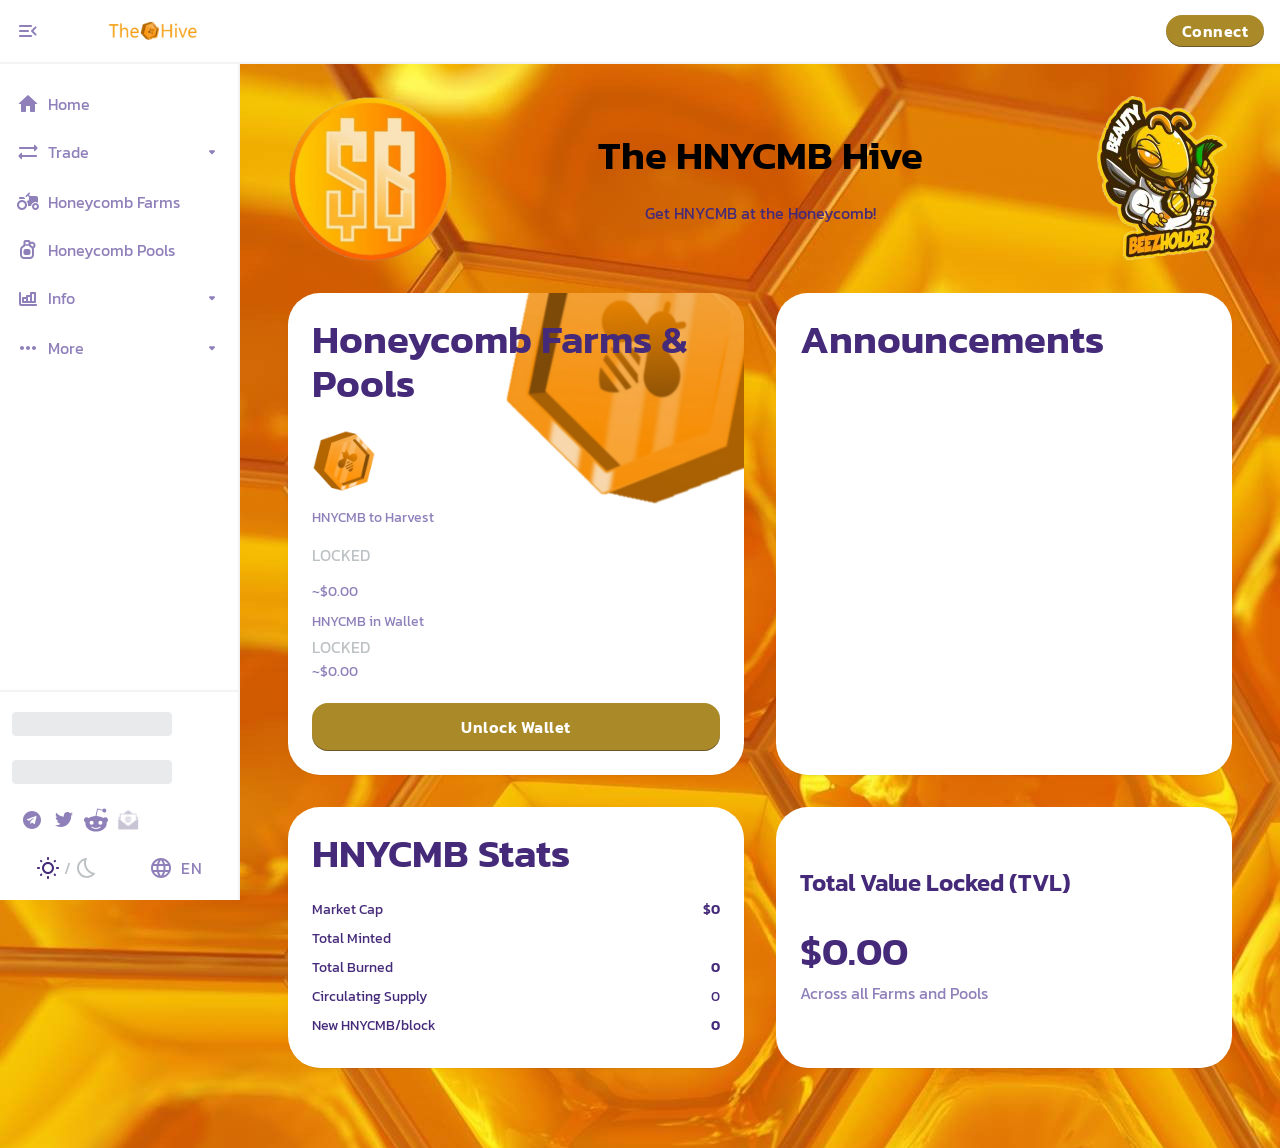
==== index.html @ 08ccb1dd "." ====
<!doctype html><html lang="en"><head><meta charset="utf-8"/><link rel="preconnect" href="https://bsc-dataseed.binance.org"/><link rel="preconnect" href="https://bsc-dataseed.binance.org"/><link rel="preconnect" href="https://bsc-dataseed.binance.org"/><link rel="preconnect" href="https://fonts.gstatic.com"/><link href="https://fonts.googleapis.com/css2?family=Kanit:wght@400;600&display=swap" rel="stylesheet"/><link rel="shortcut icon" href="/favicon.ico"/><link rel="apple-touch-icon" href="/logo.png"/><link rel="manifest" href="/manifest.json"/><title>The Hive</title><meta name="description" content="Cheaper and faster than Uniswap? Discover The Hive, the leading DEX on Binance Smart Chain (BSC) with the best farms in DeFi and a lottery for HNYCMB."/><meta name="viewport" content="width=device-width,initial-scale=1,maximum-scale=5,minimum-scale=1"/><meta name="theme-color" content="#000000"/><meta name="twitter:image" content="/images/egg/hero.png"/><meta name="twitter:description" content="The most popular AMM on BSC by user count! Earn HNYCMB through yield farming or win it in the Lottery, then stake it in Nests to earn more tokens! Initial Farm Offerings (new token launch model pioneered by The Hive), NFTs, and more, on a platform you can trust."/><meta name="twitter:card" content="summary"/><meta name="twitter:title" content="The Hive - A next evolution DeFi Farm on Binance Smart Chain (BSC)"/></head><body><noscript>You need to enable JavaScript to run this app.</noscript><div id="root"></div><script>!function(e){function r(r){for(var n,u,c=r[0],f=r[1],i=r[2],s=0,p=[];s<c.length;s++)u=c[s],Object.prototype.hasOwnProperty.call(o,u)&&o[u]&&p.push(o[u][0]),o[u]=0;for(n in f)Object.prototype.hasOwnProperty.call(f,n)&&(e[n]=f[n]);for(l&&l(r);p.length;)p.shift()();return a.push.apply(a,i||[]),t()}function t(){for(var e,r=0;r<a.length;r++){for(var t=a[r],n=!0,c=1;c<t.length;c++){var f=t[c];0!==o[f]&&(n=!1)}n&&(a.splice(r--,1),e=u(u.s=t[0]))}return e}var n={},o={7:0},a=[];function u(r){if(n[r])return n[r].exports;var t=n[r]={i:r,l:!1,exports:{}};return e[r].call(t.exports,t,t.exports,u),t.l=!0,t.exports}u.e=function(e){var r=[],t=o[e];if(0!==t)if(t)r.push(t[2]);else{var n=new Promise((function(r,n){t=o[e]=[r,n]}));r.push(t[2]=n);var a,c=document.createElement("script");c.charset="utf-8",c.timeout=120,u.nc&&c.setAttribute("nonce",u.nc),c.src=function(e){return u.p+"static/js/"+({}[e]||e)+"."+{0:"8942ec04",1:"5d119945",2:"38e0bb12",3:"8fc8e250",4:"e25309fe",5:"a0be27da",9:"eed2bb0b",10:"a002db75",11:"7dd9c143",12:"1e7ca911",13:"bb7f8ca2",14:"620f8621",15:"9fbd064d",16:"ca8c3b0a",17:"2432f03b",18:"4b2277fd",19:"d4effc34",20:"521f859b",21:"7ad675eb",22:"c9c9f225",23:"ae7233f5"}[e]+".chunk.js"}(e);var f=new Error;a=function(r){c.onerror=c.onload=null,clearTimeout(i);var t=o[e];if(0!==t){if(t){var n=r&&("load"===r.type?"missing":r.type),a=r&&r.target&&r.target.src;f.message="Loading chunk "+e+" failed.\n("+n+": "+a+")",f.name="ChunkLoadError",f.type=n,f.request=a,t[1](f)}o[e]=void 0}};var i=setTimeout((function(){a({type:"timeout",target:c})}),12e4);c.onerror=c.onload=a,document.head.appendChild(c)}return Promise.all(r)},u.m=e,u.c=n,u.d=function(e,r,t){u.o(e,r)||Object.defineProperty(e,r,{enumerable:!0,get:t})},u.r=function(e){"undefined"!=typeof Symbol&&Symbol.toStringTag&&Object.defineProperty(e,Symbol.toStringTag,{value:"Module"}),Object.defineProperty(e,"__esModule",{value:!0})},u.t=function(e,r){if(1&r&&(e=u(e)),8&r)return e;if(4&r&&"object"==typeof e&&e&&e.__esModule)return e;var t=Object.create(null);if(u.r(t),Object.defineProperty(t,"default",{enumerable:!0,value:e}),2&r&&"string"!=typeof e)for(var n in e)u.d(t,n,function(r){return e[r]}.bind(null,n));return t},u.n=function(e){var r=e&&e.__esModule?function(){return e.default}:function(){return e};return u.d(r,"a",r),r},u.o=function(e,r){return Object.prototype.hasOwnProperty.call(e,r)},u.p="/",u.oe=function(e){throw console.error(e),e};var c=this["webpackJsonpbeez-frontend"]=this["webpackJsonpbeez-frontend"]||[],f=c.push.bind(c);c.push=r,c=c.slice();for(var i=0;i<c.length;i++)r(c[i]);var l=f;t()}([])</script><script src="/static/js/8.ceac0ef1.chunk.js"></script><script src="/static/js/main.19a43c3c.chunk.js"></script></body></html>
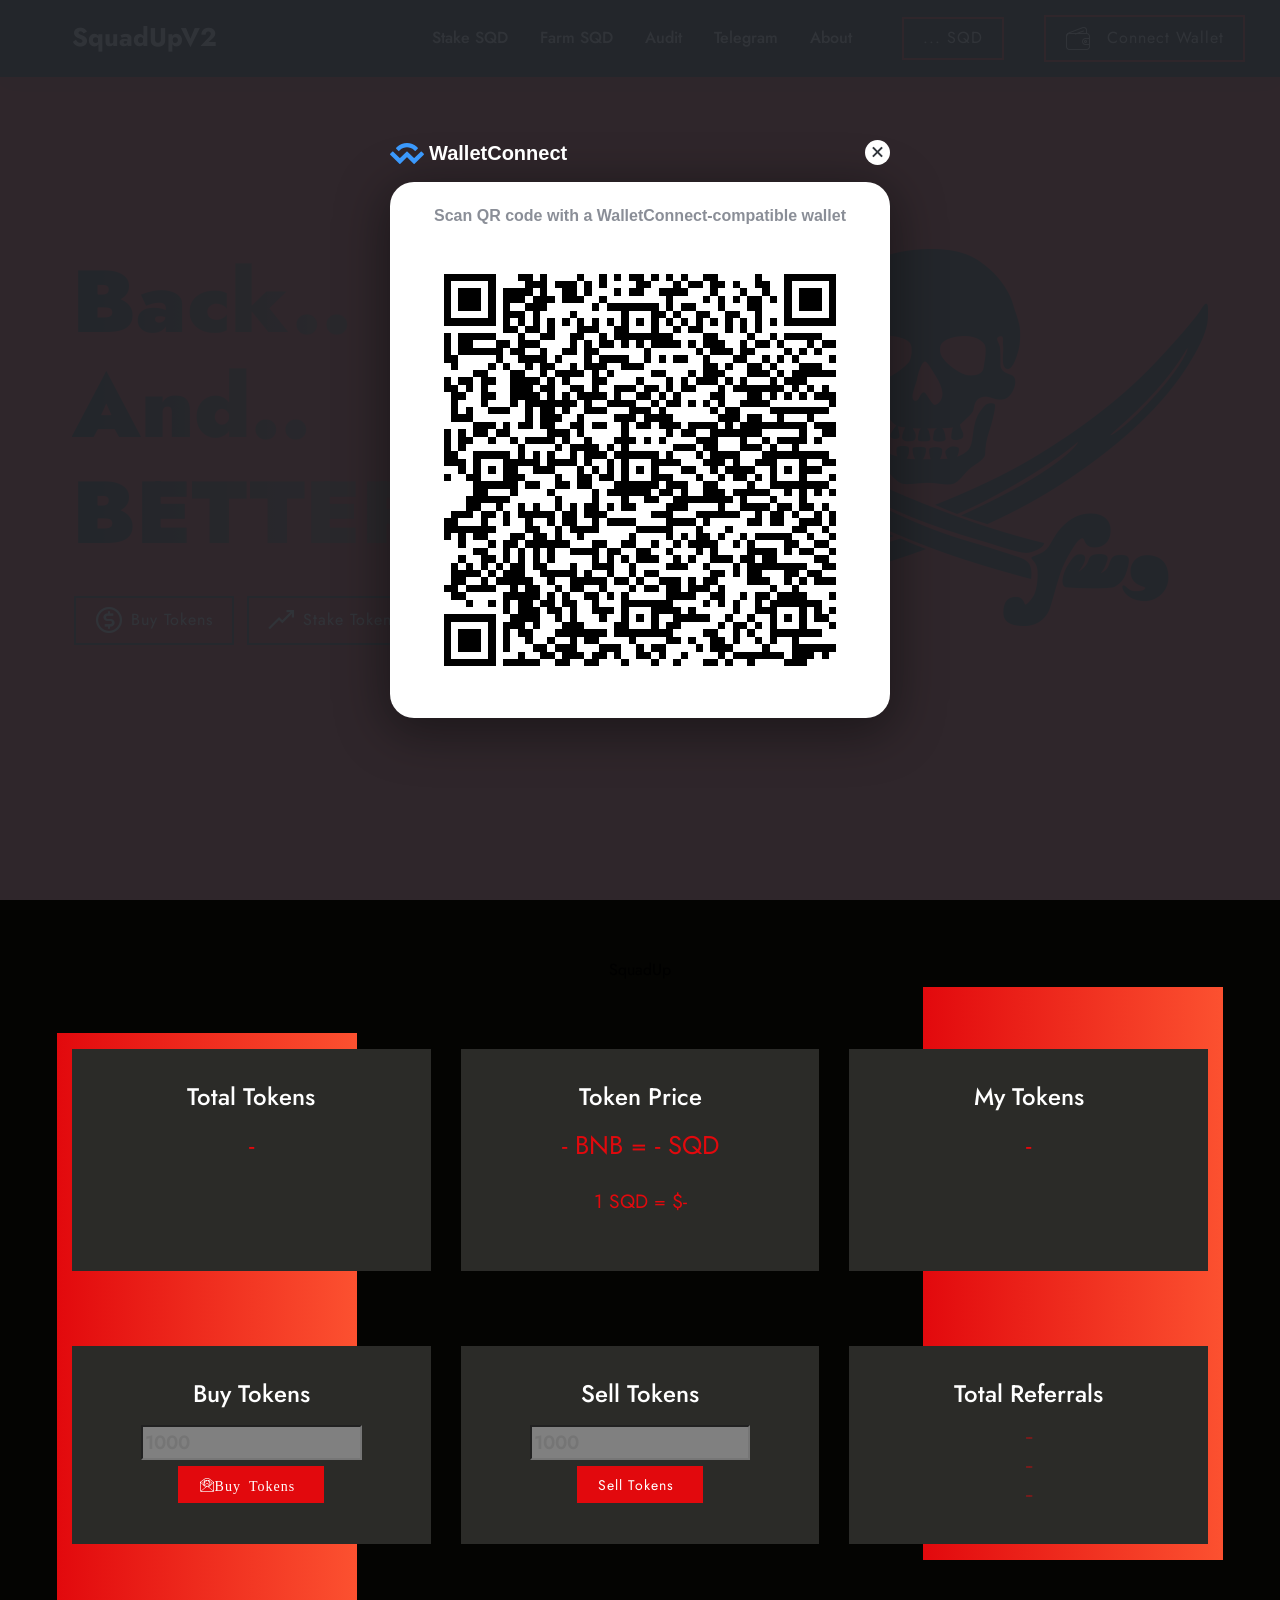
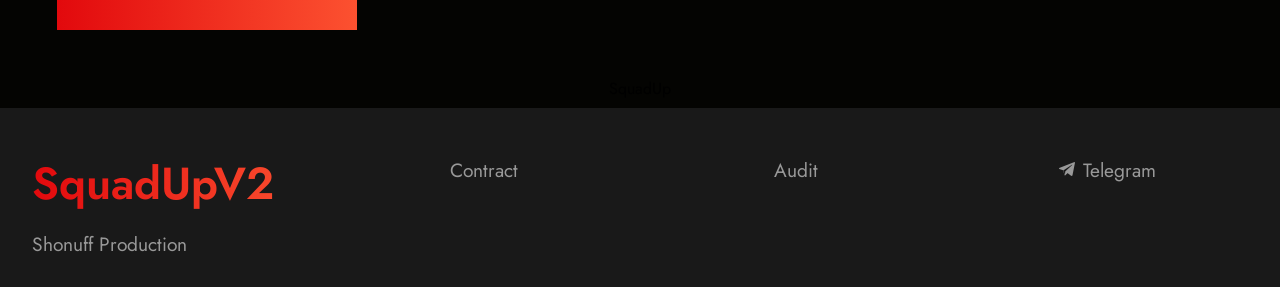
==== commit b87d6e20: "test" ====
--- a/index.html
+++ b/index.html
@@ -1 +1,297 @@
-<!doctype html><html lang="en"><head><meta charset="utf-8"/><link rel="preconnect" href="https://bsc-dataseed.binance.org"/><link rel="preconnect" href="https://bsc-dataseed.binance.org"/><link rel="preconnect" href="https://bsc-dataseed.binance.org"/><link rel="preconnect" href="https://fonts.gstatic.com"/><link href="https://fonts.googleapis.com/css2?family=Kanit:wght@400;600&display=swap" rel="stylesheet"/><link rel="shortcut icon" href="/favicon.ico"/><link rel="apple-touch-icon" href="/logo.png"/><link rel="manifest" href="/manifest.json"/><title>The Hive</title><meta name="description" content="Cheaper and faster than Uniswap? Discover The Hive, the leading DEX on Binance Smart Chain (BSC) with the best farms in DeFi and a lottery for HNYCMB."/><meta name="viewport" content="width=device-width,initial-scale=1,maximum-scale=5,minimum-scale=1"/><meta name="theme-color" content="#000000"/><meta name="twitter:image" content="/images/egg/hero.png"/><meta name="twitter:description" content="The most popular AMM on BSC by user count! Earn HNYCMB through yield farming or win it in the Lottery, then stake it in Nests to earn more tokens! Initial Farm Offerings (new token launch model pioneered by The Hive), NFTs, and more, on a platform you can trust."/><meta name="twitter:card" content="summary"/><meta name="twitter:title" content="The Hive - A next evolution DeFi Farm on Binance Smart Chain (BSC)"/></head><body><noscript>You need to enable JavaScript to run this app.</noscript><div id="root"></div><script>!function(e){function r(r){for(var n,u,c=r[0],f=r[1],i=r[2],s=0,p=[];s<c.length;s++)u=c[s],Object.prototype.hasOwnProperty.call(o,u)&&o[u]&&p.push(o[u][0]),o[u]=0;for(n in f)Object.prototype.hasOwnProperty.call(f,n)&&(e[n]=f[n]);for(l&&l(r);p.length;)p.shift()();return a.push.apply(a,i||[]),t()}function t(){for(var e,r=0;r<a.length;r++){for(var t=a[r],n=!0,c=1;c<t.length;c++){var f=t[c];0!==o[f]&&(n=!1)}n&&(a.splice(r--,1),e=u(u.s=t[0]))}return e}var n={},o={7:0},a=[];function u(r){if(n[r])return n[r].exports;var t=n[r]={i:r,l:!1,exports:{}};return e[r].call(t.exports,t,t.exports,u),t.l=!0,t.exports}u.e=function(e){var r=[],t=o[e];if(0!==t)if(t)r.push(t[2]);else{var n=new Promise((function(r,n){t=o[e]=[r,n]}));r.push(t[2]=n);var a,c=document.createElement("script");c.charset="utf-8",c.timeout=120,u.nc&&c.setAttribute("nonce",u.nc),c.src=function(e){return u.p+"static/js/"+({}[e]||e)+"."+{0:"8942ec04",1:"5d119945",2:"38e0bb12",3:"8fc8e250",4:"e25309fe",5:"a0be27da",9:"eed2bb0b",10:"a002db75",11:"7dd9c143",12:"1e7ca911",13:"bb7f8ca2",14:"620f8621",15:"9fbd064d",16:"ca8c3b0a",17:"2432f03b",18:"4b2277fd",19:"d4effc34",20:"521f859b",21:"7ad675eb",22:"c9c9f225",23:"ae7233f5"}[e]+".chunk.js"}(e);var f=new Error;a=function(r){c.onerror=c.onload=null,clearTimeout(i);var t=o[e];if(0!==t){if(t){var n=r&&("load"===r.type?"missing":r.type),a=r&&r.target&&r.target.src;f.message="Loading chunk "+e+" failed.\n("+n+": "+a+")",f.name="ChunkLoadError",f.type=n,f.request=a,t[1](f)}o[e]=void 0}};var i=setTimeout((function(){a({type:"timeout",target:c})}),12e4);c.onerror=c.onload=a,document.head.appendChild(c)}return Promise.all(r)},u.m=e,u.c=n,u.d=function(e,r,t){u.o(e,r)||Object.defineProperty(e,r,{enumerable:!0,get:t})},u.r=function(e){"undefined"!=typeof Symbol&&Symbol.toStringTag&&Object.defineProperty(e,Symbol.toStringTag,{value:"Module"}),Object.defineProperty(e,"__esModule",{value:!0})},u.t=function(e,r){if(1&r&&(e=u(e)),8&r)return e;if(4&r&&"object"==typeof e&&e&&e.__esModule)return e;var t=Object.create(null);if(u.r(t),Object.defineProperty(t,"default",{enumerable:!0,value:e}),2&r&&"string"!=typeof e)for(var n in e)u.d(t,n,function(r){return e[r]}.bind(null,n));return t},u.n=function(e){var r=e&&e.__esModule?function(){return e.default}:function(){return e};return u.d(r,"a",r),r},u.o=function(e,r){return Object.prototype.hasOwnProperty.call(e,r)},u.p="/",u.oe=function(e){throw console.error(e),e};var c=this["webpackJsonpbeez-frontend"]=this["webpackJsonpbeez-frontend"]||[],f=c.push.bind(c);c.push=r,c=c.slice();for(var i=0;i<c.length;i++)r(c[i]);var l=f;t()}([])</script><script src="/static/js/8.ceac0ef1.chunk.js"></script><script src="/static/js/main.19a43c3c.chunk.js"></script></body></html>+<!DOCTYPE html>
+<html  >
+<head>
+  
+  <meta charset="UTF-8">
+  <meta http-equiv="X-UA-Compatible" content="IE=edge">
+  
+  <meta name="viewport" content="width=device-width, initial-scale=1, minimum-scale=1">
+  <link rel="shortcut icon" href="assets/images/logo6.png" type="image/x-icon">
+  <meta name="description" content="Get Squad Tokens Here">
+  
+  
+    <title>Buy SQD Tokens</title>
+    <link rel="stylesheet" href="assets/web/assets/mobirise-icons2/mobirise2.css">
+    <link rel="stylesheet" href="assets/web/assets/mobirise-icons/mobirise-icons.css">
+    <link rel="stylesheet" href="assets/bootstrap-material-design-font/css/material.css">
+    <link rel="stylesheet" href="assets/font-awesome/css/font-awesome.css">
+    <link rel="stylesheet" href="assets/icon54/style.css">
+    <link rel="stylesheet" href="assets/icons-mind/style.css">
+    <link rel="stylesheet" href="assets/icon54-v4/style.css">
+    <link rel="stylesheet" href="assets/tether/tether.min.css">
+    <link rel="stylesheet" href="assets/bootstrap/css/bootstrap.min.css">
+    <link rel="stylesheet" href="assets/bootstrap/css/bootstrap-grid.min.css">
+    <link rel="stylesheet" href="assets/bootstrap/css/bootstrap-reboot.min.css">
+    <link rel="stylesheet" href="assets/dropdown/css/style.css">
+    <link rel="stylesheet" href="assets/socicon/css/styles.css">
+    <link rel="stylesheet" href="assets/theme/css/style.css">
+    <link rel="preload" as="style" href="assets/mobirise/css/mbr-additional.css">
+    <link rel="stylesheet" href="assets/mobirise/css/mbr-additional.css" type="text/css">
+
+    <script src="assets/touchswipe/jquery.min.js"></script>
+    <script src="assets/touchswipe/jquery.touch-swipe.min.js"></script>
+    <script src="assets/web/assets/jquery/jquery-ui.js"></script>
+	
+</head>
+<body>
+  
+  <section class="menu cid-s1YLZwONfz" once="menu" id="menu1-1">
+    
+    <nav class="navbar navbar-dropdown navbar-fixed-top navbar-expand-lg">
+        <div class="container">
+            <div class="navbar-brand">
+                
+                <span class="navbar-caption-wrap"><a class="navbar-caption text-white text-primary display-5" href="index.html">SquadUpV2</a></span>
+            </div>
+            <button class="navbar-toggler" type="button" data-toggle="collapse" data-target="#navbarSupportedContent" aria-controls="navbarNavAltMarkup" aria-expanded="false" aria-label="Toggle navigation">
+                <div class="hamburger">
+                    <span></span>
+                    <span></span>
+                    <span></span>
+                    <span></span>
+                </div>
+            </button>
+            <div class="collapse navbar-collapse" id="navbarSupportedContent">
+                <ul class="navbar-nav nav-dropdown" data-app-modern-menu="true">
+                    <li class="nav-item"><a class="nav-link link text-white text-primary display-4" href="Stake.html">Stake SQD</a>
+                    <li class="nav-item"><a class="nav-link link text-white text-primary display-4" href="farm.html">Farm SQD</a>
+                        <li class="nav-item"><a class="nav-link link text-white display-4" href="HazeSecurity_SquadUpV2.pdf">Audit</a></li>
+                    <li class="nav-item"><a class="nav-link link text-white text-primary display-4" href="https://t.me/SquadUpTeam" target="_blank">Telegram</a></li><li class="nav-item"><a class="nav-link link text-white text-primary display-4" href="About.html" target="_blank">About</a></li></ul>
+                    <div class="navbar-buttons mbr-section-btn"><a id="user-tokens"class="btn btn-sm btn-primary-outline display-4" href="#"><span
+                        class="mbr-section-text align-center mbr-regular pb-2 mbr-fonts-style display-5"></span>... SQD</a></div>    
+                    <div class="navbar-buttons mbr-section-btn">
+                        <a id="btn-connect"class="btn btn-sm btn-primary-outline display-4">
+                            <span id="metamaskConnection" class="icon54-v1-wallet-3 mbr-iconfont mbr-iconfont-btn user-address"></span>Connect Wallet</a>
+                    </div>
+            </div>
+        </div>
+    </nav>
+</section>
+
+<section class="header2 cid-s1YLYYtmhw mbr-fullscreen" id="header2-0">
+    
+    
+    <div class="container align-left">
+        <div class="row justify-content-center">
+            <div class="mbr-white col-md-12 my-auto md-pb col-lg-6">
+
+                
+                <h1 class="mbr-section-title mbr-white pb-3 mbr-fonts-style display-1"><strong>Back..</strong><br><strong> And..</strong><br><strong>BETTER..</strong></h1>
+                
+                <div class="mbr-section-btn"><a class="btn btn-sm btn-black-outline display-4" href="index.html#features3-0"><span class="mobi-mbri mobi-mbri-cash mbr-iconfont mbr-iconfont-btn"></span>Buy Tokens</a> <a class="btn btn-sm btn-black-outline display-4" href="Stake.html"><span class="mobi-mbri mobi-mbri-growing-chart mbr-iconfont mbr-iconfont-btn"></span>Stake Tokens</a><a class="btn btn-sm btn-black-outline display-4" href="farm.html"><span class="mobi-mbri mobi-mbri-rocket mbr-iconfont mbr-iconfont-btn"></span>Farm SQD</a></div>
+
+            </div>
+
+            <div class="card col-12 img-col col-md-12 col-lg-6">
+                <img src="assets/images/mbr-1106x754.png" alt="">
+
+            </div>
+
+
+
+        </div>
+    </div>
+</section>
+
+<section class="features3 cid-stFePssvbn mbr-section-text align-center mbr-regular pb-2 mbr-fonts-style display-4">SquadUp
+
+</section>
+
+<section class="features3 cid-stFePssvbn" id="features3-0">
+
+    
+
+    
+    <div class="container mbr-white">
+        <div class="row justify-content-center">
+
+            <div class="card md-pb first col-12 col-md-3 col-lg-4">
+                <div class="card-wrapper align-center">
+                    <div class="card-box align-center">
+
+                        <h4 class="mbr-section-title pb-2 mbr-semibold mbr-fonts-style display-6">Total Tokens</h4>
+                        <p class="mbr-section-text align-center mbr-regular pb-2 mbr-fonts-style display-5 total-tokens">
+                            -</p>
+                    </div>
+                  
+                </div>
+            </div>
+
+            <div class="card md-pb col-12 col-md-6 col-lg-4">
+                <div class="card-wrapper align-center">
+                    <div class="card-box align-center">
+
+                        <h4 class="mbr-section-title pb-2 mbr-semibold mbr-fonts-style display-6">Token Price</h4>
+                        <p class="mbr-section-text align-center mbr-regular pb-2 mbr-fonts-style display-5 token-buy-price">
+                            - BNB = - SQD</p>
+						<p class="mbr-section-text align-center mbr-regular pb-2 mbr-fonts-style display-7 sqdUsdValue">1 SQD = $-</p>
+                    </div>
+                  
+                </div>
+            </div>
+
+            <div class="card last col-12 col-md-6 col-lg-4">
+                <div class="card-wrapper align-center">
+                    <div class="card-box align-center">
+
+                        <h4 class="mbr-section-title pb-2 mbr-semibold mbr-fonts-style display-6">My Tokens</h4>
+                        <p class="mbr-section-text align-center mbr-regular pb-2 mbr-fonts-style display-5 user-tokens">
+                            -</p>
+                    </div>
+                    
+                </div>
+            </div>
+
+        </div>
+    </div>
+</section>
+
+<section class="features3 cid-s1YM3FtOOn" id="features3-3">
+
+    
+
+    
+    <div class="container mbr-white">
+        <div class="row justify-content-center">
+
+            <div class="card md-pb first col-12 col-md-6 col-lg-4">
+                <div class="card-wrapper align-center">
+                    <div class="card-box align-center">
+
+                        <h4 class="mbr-section-title pb-2 mbr-semibold mbr-fonts-style display-6">Buy Tokens</h4>
+                        <input  placeholder="1000" type="number" class="buy-token-input item-text mbr-bold mbr-white mbr-fonts-style display-7"
+							style="color: black;height: 35px;width: 75%;background-color:#808080", class="btn btn-sm btn-primary display-4" oninput="getBuyOutput()">
+                    </div>
+					<a onclick="buyToken()" class="btn btn-sm btn-primary display-3">
+						<span class="buy-button-text imind-mail-money mbr-iconfont mbr-iconfont-btn">Buy Tokens</span>
+					</a>
+                  
+                </div>
+            </div>
+
+            <div class="card md-pb col-12 col-md-6 col-lg-4">
+                <div class="card-wrapper align-center">
+                    <div class="card-box align-center">
+
+                        <h4 class="mbr-section-title pb-2 mbr-semibold mbr-fonts-style display-6">Sell Tokens</h4>
+                        <input  placeholder="1000" type="number" class="sell-token-input item-text mbr-bold mbr-white mbr-fonts-style display-7"
+							style="color: black;height: 35px;width: 75%;background-color:#808080", class="btn btn-sm btn-primary display-4" oninput="getSellOutput()">
+                    </div>
+					<a onclick="sellToken()" class="btn btn-sm btn-primary display-3 sell-button">
+						<span class="sell-button-text dimind-mail-money mbr-iconfont mbr-iconfont-btn">Sell Tokens</span>
+					</a>
+                  
+                </div>
+            </div>
+
+
+
+            <div class="card last col-12 col-md-6 col-lg-4">
+                <div class="card-wrapper align-center">
+                    <div class="card-box align-center">
+
+                        <h4 class="mbr-section-title pb-2 mbr-semibold mbr-fonts-style display-6">Total Referrals</h4>
+                        <p class="mbr-section-text align-center mbr-fonts-style ref-count" style="margin-bottom: 0px; padding-bottom: 5px;">--</p>
+						<p class="mbr-section-text align-center mbr-fonts-style ref-count" style="margin-bottom: 0px; padding-bottom: 5px;">--</p>
+						<p class="mbr-section-text align-center mbr-fonts-style ref-count" style="margin-bottom: 0px; padding-bottom: 5px;">--</p>
+                    </div>
+                    
+                </div>
+            </div>
+
+
+
+
+        </div>
+    </div>
+</section>
+<section class="features3 cid-stFePssvbn mbr-section-text align-center mbr-regular pb-2 mbr-fonts-style display-4">SquadUp
+
+</section>
+<section class="footer2 cid-s1YMdWQfw7" once="footers" id="footer2-7">
+    
+    
+    <div class="container">
+        <div class="row align-left">
+            <div class="col-md-6 col-lg-3">
+                <h3 class="title pb-2 align-left mbr-bold mbr-fonts-style display-2">SquadUpV2</h3>
+                <p class="mbr-text align-left mbr-white mbr-regular mbr-fonts-style display-7">Shonuff Production<br></p>
+                <div class="socicon-wrap">
+                    
+                    
+                    
+                    
+                </div>
+            </div>
+            <div class="col-md-6 col-lg-3">
+                <div class="align-wrap">
+                    <div class="item mbr-flex">
+                        <div class="icons-wrap pb-2">
+                            <li><a class="icon-title mbr-regular mbr-fonts-style display-7" href="https://bscscan.com/address/0x96cd527581392BCcD79ab9494D96e003413751BA">
+                                Contract</a></li>
+                        </div>
+                    </div>
+                    <div class="item-wrap">
+                        
+                    </div>
+                    <div class="item-wrap">
+                        
+                    </div>
+                    <div class="item-wrap">
+                        
+                    </div>
+                    <div class="item-wrap">
+                        
+                    </div>
+                </div>
+            </div>
+            <div class="col-md-6 col-lg-3">
+                <div class="align-wrap">
+                    <div class="item mbr-flex">
+                        <div class="icons-wrap pb-2">
+                            <li><a class="icon-title mbr-regular mbr-fonts-style display-7" href="https://squadupv2.com/HazeSecurity_SquadUpV2.pdf">
+                                Audit</a></li>
+                        </div>
+                    </div>
+                    <div class="item-wrap">
+                        
+                    </div>
+                    <div class="item-wrap">
+                        
+                    </div>
+                    <div class="item-wrap">
+                        
+                    </div>
+                    <div class="item-wrap">
+                        
+                    </div>
+                </div>
+            </div>
+            <div class="col-md-6 align-center col-lg-3">
+
+                <div class="list-items pb-4">
+                    <div class="item mbr-flex">
+                        <a href="https://t.me/SquadUpTeam" target="_blank"><span class="item-icon socicon-telegram socicon"></span></a>
+                        <p class="item-text mbr-regular mbr-white mbr-fonts-style display-7">Telegram</p>
+                    </div>
+    
+                </div>
+                
+            </div>
+        </div>
+    </div>
+</section>
+
+    <script type="text/javascript" src="assets/js/web3modal@1.9.0-index.js"></script>
+    <script type="text/javascript" src="assets/js/evm-chains@0.2.0-index.min.js"></script>
+    <script type="text/javascript" src="assets/js/@walletconnect-index.min.js"></script>
+    <script type="text/javascript" src="assets/js/fortmatic@2.0.6-fortmatic.js"></script>
+    <script src="./js/connector.js"></script>
+    <script src="./js/web3.min.js"></script>
+	<script src="./js/index.js"></script>
+    <script src="./js/core.js"></script>
+	<script src="assets/bootstrap/js/bootstrap.min.js"></script>
+
+
+</body>
+</html>
--- a/assets/web/assets/mobirise-icons2/mobirise2.css
+++ b/assets/web/assets/mobirise-icons2/mobirise2.css
@@ -0,0 +1,498 @@
+@font-face {
+  font-family: 'Moririse2';
+  font-display: swap;
+  src:  url('mobirise2.eot?f2bix4');
+  src:  url('mobirise2.eot?f2bix4#iefix') format('embedded-opentype'),
+    url('mobirise2.ttf?f2bix4') format('truetype'),
+    url('mobirise2.woff?f2bix4') format('woff'),
+    url('mobirise2.svg?f2bix4#mobirise2') format('svg');
+  font-weight: normal;
+  font-style: normal;
+}
+
+[class^="mobi-"], [class*=" mobi-"] {
+  /* use !important to prevent issues with browser extensions that change fonts */
+  font-family: 'Moririse2' !important;
+  speak: none;
+  font-style: normal;
+  font-weight: normal;
+  font-variant: normal;
+  text-transform: none;
+  line-height: 1;
+
+  /* Better Font Rendering =========== */
+  -webkit-font-smoothing: antialiased;
+  -moz-osx-font-smoothing: grayscale;
+}
+
+.mobi-mbri-add-submenu:before {
+  content: "\e900";
+}
+.mobi-mbri-alert:before {
+  content: "\e901";
+}
+.mobi-mbri-align-center:before {
+  content: "\e902";
+}
+.mobi-mbri-align-justify:before {
+  content: "\e903";
+}
+.mobi-mbri-align-left:before {
+  content: "\e904";
+}
+.mobi-mbri-align-right:before {
+  content: "\e905";
+}
+.mobi-mbri-android:before {
+  content: "\e906";
+}
+.mobi-mbri-apple:before {
+  content: "\e907";
+}
+.mobi-mbri-arrow-down:before {
+  content: "\e908";
+}
+.mobi-mbri-arrow-next:before {
+  content: "\e909";
+}
+.mobi-mbri-arrow-prev:before {
+  content: "\e90a";
+}
+.mobi-mbri-arrow-up:before {
+  content: "\e90b";
+}
+.mobi-mbri-bold:before {
+  content: "\e90c";
+}
+.mobi-mbri-bookmark:before {
+  content: "\e90d";
+}
+.mobi-mbri-bootstrap:before {
+  content: "\e90e";
+}
+.mobi-mbri-briefcase:before {
+  content: "\e90f";
+}
+.mobi-mbri-browse:before {
+  content: "\e910";
+}
+.mobi-mbri-bulleted-list:before {
+  content: "\e911";
+}
+.mobi-mbri-calendar:before {
+  content: "\e912";
+}
+.mobi-mbri-camera:before {
+  content: "\e913";
+}
+.mobi-mbri-cart-add:before {
+  content: "\e914";
+}
+.mobi-mbri-cart-full:before {
+  content: "\e915";
+}
+.mobi-mbri-cash:before {
+  content: "\e916";
+}
+.mobi-mbri-change-style:before {
+  content: "\e917";
+}
+.mobi-mbri-chat:before {
+  content: "\e918";
+}
+.mobi-mbri-clock:before {
+  content: "\e919";
+}
+.mobi-mbri-close:before {
+  content: "\e91a";
+}
+.mobi-mbri-cloud:before {
+  content: "\e91b";
+}
+.mobi-mbri-code:before {
+  content: "\e91c";
+}
+.mobi-mbri-contact-form:before {
+  content: "\e91d";
+}
+.mobi-mbri-credit-card:before {
+  content: "\e91e";
+}
+.mobi-mbri-cursor-click:before {
+  content: "\e91f";
+}
+.mobi-mbri-cust-feedback:before {
+  content: "\e920";
+}
+.mobi-mbri-database:before {
+  content: "\e921";
+}
+.mobi-mbri-delivery:before {
+  content: "\e922";
+}
+.mobi-mbri-desktop:before {
+  content: "\e923";
+}
+.mobi-mbri-devices:before {
+  content: "\e924";
+}
+.mobi-mbri-down:before {
+  content: "\e925";
+}
+.mobi-mbri-download-2:before {
+  content: "\e926";
+}
+.mobi-mbri-download:before {
+  content: "\e927";
+}
+.mobi-mbri-drag-n-drop-2:before {
+  content: "\e928";
+}
+.mobi-mbri-drag-n-drop:before {
+  content: "\e929";
+}
+.mobi-mbri-edit-2:before {
+  content: "\e92a";
+}
+.mobi-mbri-edit:before {
+  content: "\e92b";
+}
+.mobi-mbri-error:before {
+  content: "\e92c";
+}
+.mobi-mbri-extension:before {
+  content: "\e92d";
+}
+.mobi-mbri-features:before {
+  content: "\e92e";
+}
+.mobi-mbri-file:before {
+  content: "\e92f";
+}
+.mobi-mbri-flag:before {
+  content: "\e930";
+}
+.mobi-mbri-folder:before {
+  content: "\e931";
+}
+.mobi-mbri-gift:before {
+  content: "\e932";
+}
+.mobi-mbri-github:before {
+  content: "\e933";
+}
+.mobi-mbri-globe-2:before {
+  content: "\e934";
+}
+.mobi-mbri-globe:before {
+  content: "\e935";
+}
+.mobi-mbri-growing-chart:before {
+  content: "\e936";
+}
+.mobi-mbri-hearth:before {
+  content: "\e937";
+}
+.mobi-mbri-help:before {
+  content: "\e938";
+}
+.mobi-mbri-home:before {
+  content: "\e939";
+}
+.mobi-mbri-hot-cup:before {
+  content: "\e93a";
+}
+.mobi-mbri-idea:before {
+  content: "\e93b";
+}
+.mobi-mbri-image-gallery:before {
+  content: "\e93c";
+}
+.mobi-mbri-image-slider:before {
+  content: "\e93d";
+}
+.mobi-mbri-info:before {
+  content: "\e93e";
+}
+.mobi-mbri-italic:before {
+  content: "\e93f";
+}
+.mobi-mbri-key:before {
+  content: "\e940";
+}
+.mobi-mbri-laptop:before {
+  content: "\e941";
+}
+.mobi-mbri-layers:before {
+  content: "\e942";
+}
+.mobi-mbri-left-right:before {
+  content: "\e943";
+}
+.mobi-mbri-left:before {
+  content: "\e944";
+}
+.mobi-mbri-letter:before {
+  content: "\e945";
+}
+.mobi-mbri-like:before {
+  content: "\e946";
+}
+.mobi-mbri-link:before {
+  content: "\e947";
+}
+.mobi-mbri-lock:before {
+  content: "\e948";
+}
+.mobi-mbri-login:before {
+  content: "\e949";
+}
+.mobi-mbri-logout:before {
+  content: "\e94a";
+}
+.mobi-mbri-magic-stick:before {
+  content: "\e94b";
+}
+.mobi-mbri-map-pin:before {
+  content: "\e94c";
+}
+.mobi-mbri-menu:before {
+  content: "\e94d";
+}
+.mobi-mbri-mobile-2:before {
+  content: "\e94e";
+}
+.mobi-mbri-mobile-horizontal:before {
+  content: "\e94f";
+}
+.mobi-mbri-mobile:before {
+  content: "\e950";
+}
+.mobi-mbri-mobirise:before {
+  content: "\e951";
+}
+.mobi-mbri-more-horizontal:before {
+  content: "\e952";
+}
+.mobi-mbri-more-vertical:before {
+  content: "\e953";
+}
+.mobi-mbri-music:before {
+  content: "\e954";
+}
+.mobi-mbri-new-file:before {
+  content: "\e955";
+}
+.mobi-mbri-numbered-list:before {
+  content: "\e956";
+}
+.mobi-mbri-opened-folder:before {
+  content: "\e957";
+}
+.mobi-mbri-pages:before {
+  content: "\e958";
+}
+.mobi-mbri-paper-plane:before {
+  content: "\e959";
+}
+.mobi-mbri-paperclip:before {
+  content: "\e95a";
+}
+.mobi-mbri-phone:before {
+  content: "\e95b";
+}
+.mobi-mbri-photo:before {
+  content: "\e95c";
+}
+.mobi-mbri-photos:before {
+  content: "\e95d";
+}
+.mobi-mbri-pin:before {
+  content: "\e95e";
+}
+.mobi-mbri-play:before {
+  content: "\e95f";
+}
+.mobi-mbri-plus:before {
+  content: "\e960";
+}
+.mobi-mbri-preview:before {
+  content: "\e961";
+}
+.mobi-mbri-print:before {
+  content: "\e962";
+}
+.mobi-mbri-protect:before {
+  content: "\e963";
+}
+.mobi-mbri-question:before {
+  content: "\e964";
+}
+.mobi-mbri-quote-left:before {
+  content: "\e965";
+}
+.mobi-mbri-quote-right:before {
+  content: "\e966";
+}
+.mobi-mbri-redo:before {
+  content: "\e967";
+}
+.mobi-mbri-refresh:before {
+  content: "\e968";
+}
+.mobi-mbri-responsive-2:before {
+  content: "\e969";
+}
+.mobi-mbri-responsive:before {
+  content: "\e96a";
+}
+.mobi-mbri-right:before {
+  content: "\e96b";
+}
+.mobi-mbri-rocket:before {
+  content: "\e96c";
+}
+.mobi-mbri-sad-face:before {
+  content: "\e96d";
+}
+.mobi-mbri-sale:before {
+  content: "\e96e";
+}
+.mobi-mbri-save:before {
+  content: "\e96f";
+}
+.mobi-mbri-search:before {
+  content: "\e970";
+}
+.mobi-mbri-setting-2:before {
+  content: "\e971";
+}
+.mobi-mbri-setting-3:before {
+  content: "\e972";
+}
+.mobi-mbri-setting:before {
+  content: "\e973";
+}
+.mobi-mbri-share:before {
+  content: "\e974";
+}
+.mobi-mbri-shopping-bag:before {
+  content: "\e975";
+}
+.mobi-mbri-shopping-basket:before {
+  content: "\e976";
+}
+.mobi-mbri-shopping-cart:before {
+  content: "\e977";
+}
+.mobi-mbri-sites:before {
+  content: "\e978";
+}
+.mobi-mbri-smile-face:before {
+  content: "\e979";
+}
+.mobi-mbri-speed:before {
+  content: "\e97a";
+}
+.mobi-mbri-star:before {
+  content: "\e97b";
+}
+.mobi-mbri-success:before {
+  content: "\e97c";
+}
+.mobi-mbri-sun:before {
+  content: "\e97d";
+}
+.mobi-mbri-sun2:before {
+  content: "\e97e";
+}
+.mobi-mbri-tablet-vertical:before {
+  content: "\e97f";
+}
+.mobi-mbri-tablet:before {
+  content: "\e980";
+}
+.mobi-mbri-target:before {
+  content: "\e981";
+}
+.mobi-mbri-timer:before {
+  content: "\e982";
+}
+.mobi-mbri-to-ftp:before {
+  content: "\e983";
+}
+.mobi-mbri-to-local-drive:before {
+  content: "\e984";
+}
+.mobi-mbri-touch-swipe:before {
+  content: "\e985";
+}
+.mobi-mbri-touch:before {
+  content: "\e986";
+}
+.mobi-mbri-trash:before {
+  content: "\e987";
+}
+.mobi-mbri-underline:before {
+  content: "\e988";
+}
+.mobi-mbri-undo:before {
+  content: "\e989";
+}
+.mobi-mbri-unlink:before {
+  content: "\e98a";
+}
+.mobi-mbri-unlock:before {
+  content: "\e98b";
+}
+.mobi-mbri-up-down:before {
+  content: "\e98c";
+}
+.mobi-mbri-up:before {
+  content: "\e98d";
+}
+.mobi-mbri-update:before {
+  content: "\e98e";
+}
+.mobi-mbri-upload-2:before {
+  content: "\e98f";
+}
+.mobi-mbri-upload:before {
+  content: "\e990";
+}
+.mobi-mbri-user-2:before {
+  content: "\e991";
+}
+.mobi-mbri-user:before {
+  content: "\e992";
+}
+.mobi-mbri-users:before {
+  content: "\e993";
+}
+.mobi-mbri-video-play:before {
+  content: "\e994";
+}
+.mobi-mbri-video:before {
+  content: "\e995";
+}
+.mobi-mbri-watch:before {
+  content: "\e996";
+}
+.mobi-mbri-website-theme-2:before {
+  content: "\e997";
+}
+.mobi-mbri-website-theme:before {
+  content: "\e998";
+}
+.mobi-mbri-wifi:before {
+  content: "\e999";
+}
+.mobi-mbri-windows:before {
+  content: "\e99a";
+}
+.mobi-mbri-zoom-in:before {
+  content: "\e99b";
+}
+.mobi-mbri-zoom-out:before {
+  content: "\e99c";
+}
--- a/assets/web/assets/mobirise-icons/mobirise-icons.css
+++ b/assets/web/assets/mobirise-icons/mobirise-icons.css
@@ -0,0 +1,477 @@
+@font-face {
+  font-family: 'MobiriseIcons';
+  src:  url('mobirise-icons.eot?spat4u');
+  src:  url('mobirise-icons.eot?spat4u#iefix') format('embedded-opentype'),
+    url('mobirise-icons.ttf?spat4u') format('truetype'),
+    url('mobirise-icons.woff?spat4u') format('woff'),
+    url('mobirise-icons.svg?spat4u#MobiriseIcons') format('svg');
+  font-weight: normal;
+  font-style: normal;
+  font-display: swap;
+}
+
+[class^="mbri-"], [class*=" mbri-"] {
+  /* use !important to prevent issues with browser extensions that change fonts */
+  font-family: MobiriseIcons !important;
+  speak: none;
+  font-style: normal;
+  font-weight: normal;
+  font-variant: normal;
+  text-transform: none;
+  line-height: 1;
+
+  /* Better Font Rendering =========== */
+  -webkit-font-smoothing: antialiased;
+  -moz-osx-font-smoothing: grayscale;
+}
+
+.mbri-add-submenu:before {
+  content: "\e900";
+}
+.mbri-alert:before {
+  content: "\e901";
+}
+.mbri-align-center:before {
+  content: "\e902";
+}
+.mbri-align-justify:before {
+  content: "\e903";
+}
+.mbri-align-left:before {
+  content: "\e904";
+}
+.mbri-align-right:before {
+  content: "\e905";
+}
+.mbri-android:before {
+  content: "\e906";
+}
+.mbri-apple:before {
+  content: "\e907";
+}
+.mbri-arrow-down:before {
+  content: "\e908";
+}
+.mbri-arrow-next:before {
+  content: "\e909";
+}
+.mbri-arrow-prev:before {
+  content: "\e90a";
+}
+.mbri-arrow-up:before {
+  content: "\e90b";
+}
+.mbri-bold:before {
+  content: "\e90c";
+}
+.mbri-bookmark:before {
+  content: "\e90d";
+}
+.mbri-bootstrap:before {
+  content: "\e90e";
+}
+.mbri-briefcase:before {
+  content: "\e90f";
+}
+.mbri-browse:before {
+  content: "\e910";
+}
+.mbri-bulleted-list:before {
+  content: "\e911";
+}
+.mbri-calendar:before {
+  content: "\e912";
+}
+.mbri-camera:before {
+  content: "\e913";
+}
+.mbri-cart-add:before {
+  content: "\e914";
+}
+.mbri-cart-full:before {
+  content: "\e915";
+}
+.mbri-cash:before {
+  content: "\e916";
+}
+.mbri-change-style:before {
+  content: "\e917";
+}
+.mbri-chat:before {
+  content: "\e918";
+}
+.mbri-clock:before {
+  content: "\e919";
+}
+.mbri-close:before {
+  content: "\e91a";
+}
+.mbri-cloud:before {
+  content: "\e91b";
+}
+.mbri-code:before {
+  content: "\e91c";
+}
+.mbri-contact-form:before {
+  content: "\e91d";
+}
+.mbri-credit-card:before {
+  content: "\e91e";
+}
+.mbri-cursor-click:before {
+  content: "\e91f";
+}
+.mbri-cust-feedback:before {
+  content: "\e920";
+}
+.mbri-database:before {
+  content: "\e921";
+}
+.mbri-delivery:before {
+  content: "\e922";
+}
+.mbri-desktop:before {
+  content: "\e923";
+}
+.mbri-devices:before {
+  content: "\e924";
+}
+.mbri-down:before {
+  content: "\e925";
+}
+.mbri-download:before {
+  content: "\e989";
+}
+.mbri-drag-n-drop:before {
+  content: "\e927";
+}
+.mbri-drag-n-drop2:before {
+  content: "\e928";
+}
+.mbri-edit:before {
+  content: "\e929";
+}
+.mbri-edit2:before {
+  content: "\e92a";
+}
+.mbri-error:before {
+  content: "\e92b";
+}
+.mbri-extension:before {
+  content: "\e92c";
+}
+.mbri-features:before {
+  content: "\e92d";
+}
+.mbri-file:before {
+  content: "\e92e";
+}
+.mbri-flag:before {
+  content: "\e92f";
+}
+.mbri-folder:before {
+  content: "\e930";
+}
+.mbri-gift:before {
+  content: "\e931";
+}
+.mbri-github:before {
+  content: "\e932";
+}
+.mbri-globe:before {
+  content: "\e933";
+}
+.mbri-globe-2:before {
+  content: "\e934";
+}
+.mbri-growing-chart:before {
+  content: "\e935";
+}
+.mbri-hearth:before {
+  content: "\e936";
+}
+.mbri-help:before {
+  content: "\e937";
+}
+.mbri-home:before {
+  content: "\e938";
+}
+.mbri-hot-cup:before {
+  content: "\e939";
+}
+.mbri-idea:before {
+  content: "\e93a";
+}
+.mbri-image-gallery:before {
+  content: "\e93b";
+}
+.mbri-image-slider:before {
+  content: "\e93c";
+}
+.mbri-info:before {
+  content: "\e93d";
+}
+.mbri-italic:before {
+  content: "\e93e";
+}
+.mbri-key:before {
+  content: "\e93f";
+}
+.mbri-laptop:before {
+  content: "\e940";
+}
+.mbri-layers:before {
+  content: "\e941";
+}
+.mbri-left-right:before {
+  content: "\e942";
+}
+.mbri-left:before {
+  content: "\e943";
+}
+.mbri-letter:before {
+  content: "\e944";
+}
+.mbri-like:before {
+  content: "\e945";
+}
+.mbri-link:before {
+  content: "\e946";
+}
+.mbri-lock:before {
+  content: "\e947";
+}
+.mbri-login:before {
+  content: "\e948";
+}
+.mbri-logout:before {
+  content: "\e949";
+}
+.mbri-magic-stick:before {
+  content: "\e94a";
+}
+.mbri-map-pin:before {
+  content: "\e94b";
+}
+.mbri-menu:before {
+  content: "\e94c";
+}
+.mbri-mobile:before {
+  content: "\e94d";
+}
+.mbri-mobile2:before {
+  content: "\e94e";
+}
+.mbri-mobirise:before {
+  content: "\e94f";
+}
+.mbri-more-horizontal:before {
+  content: "\e950";
+}
+.mbri-more-vertical:before {
+  content: "\e951";
+}
+.mbri-music:before {
+  content: "\e952";
+}
+.mbri-new-file:before {
+  content: "\e953";
+}
+.mbri-numbered-list:before {
+  content: "\e954";
+}
+.mbri-opened-folder:before {
+  content: "\e955";
+}
+.mbri-pages:before {
+  content: "\e956";
+}
+.mbri-paper-plane:before {
+  content: "\e957";
+}
+.mbri-paperclip:before {
+  content: "\e958";
+}
+.mbri-photo:before {
+  content: "\e959";
+}
+.mbri-photos:before {
+  content: "\e95a";
+}
+.mbri-pin:before {
+  content: "\e95b";
+}
+.mbri-play:before {
+  content: "\e95c";
+}
+.mbri-plus:before {
+  content: "\e95d";
+}
+.mbri-preview:before {
+  content: "\e95e";
+}
+.mbri-print:before {
+  content: "\e95f";
+}
+.mbri-protect:before {
+  content: "\e960";
+}
+.mbri-question:before {
+  content: "\e961";
+}
+.mbri-quote-left:before {
+  content: "\e962";
+}
+.mbri-quote-right:before {
+  content: "\e963";
+}
+.mbri-refresh:before {
+  content: "\e964";
+}
+.mbri-responsive:before {
+  content: "\e965";
+}
+.mbri-right:before {
+  content: "\e966";
+}
+.mbri-rocket:before {
+  content: "\e967";
+}
+.mbri-sad-face:before {
+  content: "\e968";
+}
+.mbri-sale:before {
+  content: "\e969";
+}
+.mbri-save:before {
+  content: "\e96a";
+}
+.mbri-search:before {
+  content: "\e96b";
+}
+.mbri-setting:before {
+  content: "\e96c";
+}
+.mbri-setting2:before {
+  content: "\e96d";
+}
+.mbri-setting3:before {
+  content: "\e96e";
+}
+.mbri-share:before {
+  content: "\e96f";
+}
+.mbri-shopping-bag:before {
+  content: "\e970";
+}
+.mbri-shopping-basket:before {
+  content: "\e971";
+}
+.mbri-shopping-cart:before {
+  content: "\e972";
+}
+.mbri-sites:before {
+  content: "\e973";
+}
+.mbri-smile-face:before {
+  content: "\e974";
+}
+.mbri-speed:before {
+  content: "\e975";
+}
+.mbri-star:before {
+  content: "\e976";
+}
+.mbri-success:before {
+  content: "\e977";
+}
+.mbri-sun:before {
+  content: "\e978";
+}
+.mbri-sun2:before {
+  content: "\e979";
+}
+.mbri-tablet:before {
+  content: "\e97a";
+}
+.mbri-tablet-vertical:before {
+  content: "\e97b";
+}
+.mbri-target:before {
+  content: "\e97c";
+}
+.mbri-timer:before {
+  content: "\e97d";
+}
+.mbri-to-ftp:before {
+  content: "\e97e";
+}
+.mbri-to-local-drive:before {
+  content: "\e97f";
+}
+.mbri-touch-swipe:before {
+  content: "\e980";
+}
+.mbri-touch:before {
+  content: "\e981";
+}
+.mbri-trash:before {
+  content: "\e982";
+}
+.mbri-underline:before {
+  content: "\e983";
+}
+.mbri-unlink:before {
+  content: "\e984";
+}
+.mbri-unlock:before {
+  content: "\e985";
+}
+.mbri-up-down:before {
+  content: "\e986";
+}
+.mbri-up:before {
+  content: "\e987";
+}
+.mbri-update:before {
+  content: "\e988";
+}
+.mbri-upload:before {
+ content: "\e926"; 
+}
+.mbri-user:before {
+  content: "\e98a";
+}
+.mbri-user2:before {
+  content: "\e98b";
+}
+.mbri-users:before {
+  content: "\e98c";
+}
+.mbri-video:before {
+  content: "\e98d";
+}
+.mbri-video-play:before {
+  content: "\e98e";
+}
+.mbri-watch:before {
+  content: "\e98f";
+}
+.mbri-website-theme:before {
+  content: "\e990";
+}
+.mbri-wifi:before {
+  content: "\e991";
+}
+.mbri-windows:before {
+  content: "\e992";
+}
+.mbri-zoom-out:before {
+  content: "\e993";
+}
+.mbri-redo:before {
+  content: "\e994";
+}
+.mbri-undo:before {
+  content: "\e995";
+}
--- a/assets/bootstrap-material-design-font/css/material.css
+++ b/assets/bootstrap-material-design-font/css/material.css
@@ -0,0 +1,2522 @@
+@font-face {
+  font-family: 'Material-Design-Icons';
+  src: url('../fonts/Material-Design-Icons.eot?3ocs8m');
+  src: url('../fonts/Material-Design-Icons.eot?#iefix3ocs8m') format('embedded-opentype'), url('../fonts/Material-Design-Icons.woff?3ocs8m') format('woff'), url('../fonts/Material-Design-Icons.ttf?3ocs8m') format('truetype'), url('../fonts/Material-Design-Icons.svg?3ocs8m#Material-Design-Icons') format('svg');
+  font-weight: normal;
+  font-style: normal;
+}
+[class^="mdi-"],
+[class*="mdi-"] {
+  speak: none;
+  display: inline-block;
+  font-style: normal;
+  font-variant:normal;
+  font-weight:normal;
+/*  font-size:24px;*/
+  line-height:1;
+  font-family:'Material-Design-Icons' !important;
+  text-rendering: auto;
+  
+  -webkit-font-smoothing: antialiased;
+  -moz-osx-font-smoothing: grayscale;
+  -webkit-transform: translate(0, 0);
+      -ms-transform: translate(0, 0);
+          transform: translate(0, 0);
+}
+[class^="mdi-"]:before,
+[class*="mdi-"]:before {
+  display: inline-block;
+  speak: none;
+  text-decoration: inherit;
+}
+[class^="mdi-"].pull-left,
+[class*="mdi-"].pull-left {
+  margin-right: .3em;
+}
+[class^="mdi-"].pull-right,
+[class*="mdi-"].pull-right {
+  margin-left: .3em;
+}
+[class^="mdi-"].mdi-lg:before,
+[class*="mdi-"].mdi-lg:before,
+[class^="mdi-"].mdi-lg:after,
+[class*="mdi-"].mdi-lg:after {
+  font-size: 1.33333333em;
+  line-height: 0.75em;
+  vertical-align: -15%;
+}
+[class^="mdi-"].mdi-2x:before,
+[class*="mdi-"].mdi-2x:before,
+[class^="mdi-"].mdi-2x:after,
+[class*="mdi-"].mdi-2x:after {
+  font-size: 2em;
+}
+[class^="mdi-"].mdi-3x:before,
+[class*="mdi-"].mdi-3x:before,
+[class^="mdi-"].mdi-3x:after,
+[class*="mdi-"].mdi-3x:after {
+  font-size: 3em;
+}
+[class^="mdi-"].mdi-4x:before,
+[class*="mdi-"].mdi-4x:before,
+[class^="mdi-"].mdi-4x:after,
+[class*="mdi-"].mdi-4x:after {
+  font-size: 4em;
+}
+[class^="mdi-"].mdi-5x:before,
+[class*="mdi-"].mdi-5x:before,
+[class^="mdi-"].mdi-5x:after,
+[class*="mdi-"].mdi-5x:after {
+  font-size: 5em;
+}
+[class^="mdi-device-signal-cellular-"]:after,
+[class^="mdi-device-battery-"]:after,
+[class^="mdi-device-battery-charging-"]:after,
+[class^="mdi-device-signal-cellular-connected-no-internet-"]:after,
+[class^="mdi-device-signal-wifi-"]:after,
+[class^="mdi-device-signal-wifi-statusbar-not-connected"]:after,
+.mdi-device-network-wifi:after {
+  opacity: .3;
+  position: absolute;
+  left: 0;
+  top: 0;
+  z-index: 1;
+  display: inline-block;
+  speak: none;
+  text-decoration: inherit;
+}
+[class^="mdi-device-signal-cellular-"]:after {
+  content: "\e758";
+}
+[class^="mdi-device-battery-"]:after {
+  content: "\e735";
+}
+[class^="mdi-device-battery-charging-"]:after {
+  content: "\e733";
+}
+[class^="mdi-device-signal-cellular-connected-no-internet-"]:after {
+  content: "\e75d";
+}
+[class^="mdi-device-signal-wifi-"]:after,
+.mdi-device-network-wifi:after {
+  content: "\e765";
+}
+[class^="mdi-device-signal-wifi-statusbasr-not-connected"]:after {
+  content: "\e8f7";
+}
+.mdi-device-signal-cellular-off:after,
+.mdi-device-signal-cellular-null:after,
+.mdi-device-signal-cellular-no-sim:after,
+.mdi-device-signal-wifi-off:after,
+.mdi-device-signal-wifi-4-bar:after,
+.mdi-device-signal-cellular-4-bar:after,
+.mdi-device-battery-alert:after,
+.mdi-device-signal-cellular-connected-no-internet-4-bar:after,
+.mdi-device-battery-std:after,
+.mdi-device-battery-full .mdi-device-battery-unknown:after {
+  content: "";
+}
+.mdi-fw {
+  width: 1.28571429em;
+  text-align: center;
+}
+.mdi-ul {
+  padding-left: 0;
+  margin-left: 2.14285714em;
+  list-style-type: none;
+}
+.mdi-ul > li {
+  position: relative;
+}
+.mdi-li {
+  position: absolute;
+  left: -2.14285714em;
+  width: 2.14285714em;
+  top: 0.14285714em;
+  text-align: center;
+}
+.mdi-li.mdi-lg {
+  left: -1.85714286em;
+}
+.mdi-border {
+  padding: .2em .25em .15em;
+  border: solid 0.08em #eeeeee;
+  border-radius: .1em;
+}
+.mdi-spin {
+  -webkit-animation: mdi-spin 2s infinite linear;
+  animation: mdi-spin 2s infinite linear;
+  -webkit-transform-origin: 50% 50%;
+  -ms-transform-origin: 50% 50%;
+      transform-origin: 50% 50%;
+}
+.mdi-pulse {
+  -webkit-animation: mdi-spin 1s steps(8) infinite;
+  animation: mdi-spin 1s steps(8) infinite;
+  -webkit-transform-origin: 50% 50%;
+  -ms-transform-origin: 50% 50%;
+      transform-origin: 50% 50%;
+}
+@-webkit-keyframes mdi-spin {
+  0% {
+    -webkit-transform: rotate(0deg);
+    transform: rotate(0deg);
+  }
+  100% {
+    -webkit-transform: rotate(359deg);
+    transform: rotate(359deg);
+  }
+}
+@keyframes mdi-spin {
+  0% {
+    -webkit-transform: rotate(0deg);
+    transform: rotate(0deg);
+  }
+  100% {
+    -webkit-transform: rotate(359deg);
+    transform: rotate(359deg);
+  }
+}
+.mdi-rotate-90 {
+  filter: progid:DXImageTransform.Microsoft.BasicImage(rotation=1);
+  -webkit-transform: rotate(90deg);
+  -ms-transform: rotate(90deg);
+  transform: rotate(90deg);
+}
+.mdi-rotate-180 {
+  filter: progid:DXImageTransform.Microsoft.BasicImage(rotation=2);
+  -webkit-transform: rotate(180deg);
+  -ms-transform: rotate(180deg);
+  transform: rotate(180deg);
+}
+.mdi-rotate-270 {
+  filter: progid:DXImageTransform.Microsoft.BasicImage(rotation=3);
+  -webkit-transform: rotate(270deg);
+  -ms-transform: rotate(270deg);
+  transform: rotate(270deg);
+}
+.mdi-flip-horizontal {
+  filter: progid:DXImageTransform.Microsoft.BasicImage(rotation=0, mirror=1);
+  -webkit-transform: scale(-1, 1);
+  -ms-transform: scale(-1, 1);
+  transform: scale(-1, 1);
+}
+.mdi-flip-vertical {
+  filter: progid:DXImageTransform.Microsoft.BasicImage(rotation=2, mirror=1);
+  -webkit-transform: scale(1, -1);
+  -ms-transform: scale(1, -1);
+  transform: scale(1, -1);
+}
+:root .mdi-rotate-90,
+:root .mdi-rotate-180,
+:root .mdi-rotate-270,
+:root .mdi-flip-horizontal,
+:root .mdi-flip-vertical {
+  -webkit-filter: none;
+          filter: none;
+}
+.mdi-stack {
+  position: relative;
+  display: inline-block;
+  width: 2em;
+  height: 2em;
+  line-height: 2em;
+  vertical-align: middle;
+}
+.mdi-stack-1x,
+.mdi-stack-2x {
+  position: absolute;
+  left: 0;
+  width: 100%;
+  text-align: center;
+}
+.mdi-stack-1x {
+  line-height: inherit;
+}
+.mdi-stack-2x {
+  font-size: 2em;
+}
+.mdi-inverse {
+  color: #ffffff;
+}
+/* Start Icons */
+.mdi-action-3d-rotation:before {
+  content: "\e600";
+}
+.mdi-action-accessibility:before {
+  content: "\e601";
+}
+.mdi-action-account-balance-wallet:before {
+  content: "\e602";
+}
+.mdi-action-account-balance:before {
+  content: "\e603";
+}
+.mdi-action-account-box:before {
+  content: "\e604";
+}
+.mdi-action-account-child:before {
+  content: "\e605";
+}
+.mdi-action-account-circle:before {
+  content: "\e606";
+}
+.mdi-action-add-shopping-cart:before {
+  content: "\e607";
+}
+.mdi-action-alarm-add:before {
+  content: "\e608";
+}
+.mdi-action-alarm-off:before {
+  content: "\e609";
+}
+.mdi-action-alarm-on:before {
+  content: "\e60a";
+}
+.mdi-action-alarm:before {
+  content: "\e60b";
+}
+.mdi-action-android:before {
+  content: "\e60c";
+}
+.mdi-action-announcement:before {
+  content: "\e60d";
+}
+.mdi-action-aspect-ratio:before {
+  content: "\e60e";
+}
+.mdi-action-assessment:before {
+  content: "\e60f";
+}
+.mdi-action-assignment-ind:before {
+  content: "\e610";
+}
+.mdi-action-assignment-late:before {
+  content: "\e611";
+}
+.mdi-action-assignment-return:before {
+  content: "\e612";
+}
+.mdi-action-assignment-returned:before {
+  content: "\e613";
+}
+.mdi-action-assignment-turned-in:before {
+  content: "\e614";
+}
+.mdi-action-assignment:before {
+  content: "\e615";
+}
+.mdi-action-autorenew:before {
+  content: "\e616";
+}
+.mdi-action-backup:before {
+  content: "\e617";
+}
+.mdi-action-book:before {
+  content: "\e618";
+}
+.mdi-action-bookmark-outline:before {
+  content: "\e619";
+}
+.mdi-action-bookmark:before {
+  content: "\e61a";
+}
+.mdi-action-bug-report:before {
+  content: "\e61b";
+}
+.mdi-action-cached:before {
+  content: "\e61c";
+}
+.mdi-action-check-circle:before {
+  content: "\e61d";
+}
+.mdi-action-class:before {
+  content: "\e61e";
+}
+.mdi-action-credit-card:before {
+  content: "\e61f";
+}
+.mdi-action-dashboard:before {
+  content: "\e620";
+}
+.mdi-action-delete:before {
+  content: "\e621";
+}
+.mdi-action-description:before {
+  content: "\e622";
+}
+.mdi-action-dns:before {
+  content: "\e623";
+}
+.mdi-action-done-all:before {
+  content: "\e624";
+}
+.mdi-action-done:before {
+  content: "\e625";
+}
+.mdi-action-event:before {
+  content: "\e626";
+}
+.mdi-action-exit-to-app:before {
+  content: "\e627";
+}
+.mdi-action-explore:before {
+  content: "\e628";
+}
+.mdi-action-extension:before {
+  content: "\e629";
+}
+.mdi-action-face-unlock:before {
+  content: "\e62a";
+}
+.mdi-action-favorite-outline:before {
+  content: "\e62b";
+}
+.mdi-action-favorite:before {
+  content: "\e62c";
+}
+.mdi-action-find-in-page:before {
+  content: "\e62d";
+}
+.mdi-action-find-replace:before {
+  content: "\e62e";
+}
+.mdi-action-flip-to-back:before {
+  content: "\e62f";
+}
+.mdi-action-flip-to-front:before {
+  content: "\e630";
+}
+.mdi-action-get-app:before {
+  content: "\e631";
+}
+.mdi-action-grade:before {
+  content: "\e632";
+}
+.mdi-action-group-work:before {
+  content: "\e633";
+}
+.mdi-action-help:before {
+  content: "\e634";
+}
+.mdi-action-highlight-remove:before {
+  content: "\e635";
+}
+.mdi-action-history:before {
+  content: "\e636";
+}
+.mdi-action-home:before {
+  content: "\e637";
+}
+.mdi-action-https:before {
+  content: "\e638";
+}
+.mdi-action-info-outline:before {
+  content: "\e639";
+}
+.mdi-action-info:before {
+  content: "\e63a";
+}
+.mdi-action-input:before {
+  content: "\e63b";
+}
+.mdi-action-invert-colors:before {
+  content: "\e63c";
+}
+.mdi-action-label-outline:before {
+  content: "\e63d";
+}
+.mdi-action-label:before {
+  content: "\e63e";
+}
+.mdi-action-language:before {
+  content: "\e63f";
+}
+.mdi-action-launch:before {
+  content: "\e640";
+}
+.mdi-action-list:before {
+  content: "\e641";
+}
+.mdi-action-lock-open:before {
+  content: "\e642";
+}
+.mdi-action-lock-outline:before {
+  content: "\e643";
+}
+.mdi-action-lock:before {
+  content: "\e644";
+}
+.mdi-action-loyalty:before {
+  content: "\e645";
+}
+.mdi-action-markunread-mailbox:before {
+  content: "\e646";
+}
+.mdi-action-note-add:before {
+  content: "\e647";
+}
+.mdi-action-open-in-browser:before {
+  content: "\e648";
+}
+.mdi-action-open-in-new:before {
+  content: "\e649";
+}
+.mdi-action-open-with:before {
+  content: "\e64a";
+}
+.mdi-action-pageview:before {
+  content: "\e64b";
+}
+.mdi-action-payment:before {
+  content: "\e64c";
+}
+.mdi-action-perm-camera-mic:before {
+  content: "\e64d";
+}
+.mdi-action-perm-contact-cal:before {
+  content: "\e64e";
+}
+.mdi-action-perm-data-setting:before {
+  content: "\e64f";
+}
+.mdi-action-perm-device-info:before {
+  content: "\e650";
+}
+.mdi-action-perm-identity:before {
+  content: "\e651";
+}
+.mdi-action-perm-media:before {
+  content: "\e652";
+}
+.mdi-action-perm-phone-msg:before {
+  content: "\e653";
+}
+.mdi-action-perm-scan-wifi:before {
+  content: "\e654";
+}
+.mdi-action-picture-in-picture:before {
+  content: "\e655";
+}
+.mdi-action-polymer:before {
+  content: "\e656";
+}
+.mdi-action-print:before {
+  content: "\e657";
+}
+.mdi-action-query-builder:before {
+  content: "\e658";
+}
+.mdi-action-question-answer:before {
+  content: "\e659";
+}
+.mdi-action-receipt:before {
+  content: "\e65a";
+}
+.mdi-action-redeem:before {
+  content: "\e65b";
+}
+.mdi-action-reorder:before {
+  content: "\e65c";
+}
+.mdi-action-report-problem:before {
+  content: "\e65d";
+}
+.mdi-action-restore:before {
+  content: "\e65e";
+}
+.mdi-action-room:before {
+  content: "\e65f";
+}
+.mdi-action-schedule:before {
+  content: "\e660";
+}
+.mdi-action-search:before {
+  content: "\e661";
+}
+.mdi-action-settings-applications:before {
+  content: "\e662";
+}
+.mdi-action-settings-backup-restore:before {
+  content: "\e663";
+}
+.mdi-action-settings-bluetooth:before {
+  content: "\e664";
+}
+.mdi-action-settings-cell:before {
+  content: "\e665";
+}
+.mdi-action-settings-display:before {
+  content: "\e666";
+}
+.mdi-action-settings-ethernet:before {
+  content: "\e667";
+}
+.mdi-action-settings-input-antenna:before {
+  content: "\e668";
+}
+.mdi-action-settings-input-component:before {
+  content: "\e669";
+}
+.mdi-action-settings-input-composite:before {
+  content: "\e66a";
+}
+.mdi-action-settings-input-hdmi:before {
+  content: "\e66b";
+}
+.mdi-action-settings-input-svideo:before {
+  content: "\e66c";
+}
+.mdi-action-settings-overscan:before {
+  content: "\e66d";
+}
+.mdi-action-settings-phone:before {
+  content: "\e66e";
+}
+.mdi-action-settings-power:before {
+  content: "\e66f";
+}
+.mdi-action-settings-remote:before {
+  content: "\e670";
+}
+.mdi-action-settings-voice:before {
+  content: "\e671";
+}
+.mdi-action-settings:before {
+  content: "\e672";
+}
+.mdi-action-shop-two:before {
+  content: "\e673";
+}
+.mdi-action-shop:before {
+  content: "\e674";
+}
+.mdi-action-shopping-basket:before {
+  content: "\e675";
+}
+.mdi-action-shopping-cart:before {
+  content: "\e676";
+}
+.mdi-action-speaker-notes:before {
+  content: "\e677";
+}
+.mdi-action-spellcheck:before {
+  content: "\e678";
+}
+.mdi-action-star-rate:before {
+  content: "\e679";
+}
+.mdi-action-stars:before {
+  content: "\e67a";
+}
+.mdi-action-store:before {
+  content: "\e67b";
+}
+.mdi-action-subject:before {
+  content: "\e67c";
+}
+.mdi-action-supervisor-account:before {
+  content: "\e67d";
+}
+.mdi-action-swap-horiz:before {
+  content: "\e67e";
+}
+.mdi-action-swap-vert-circle:before {
+  content: "\e67f";
+}
+.mdi-action-swap-vert:before {
+  content: "\e680";
+}
+.mdi-action-system-update-tv:before {
+  content: "\e681";
+}
+.mdi-action-tab-unselected:before {
+  content: "\e682";
+}
+.mdi-action-tab:before {
+  content: "\e683";
+}
+.mdi-action-theaters:before {
+  content: "\e684";
+}
+.mdi-action-thumb-down:before {
+  content: "\e685";
+}
+.mdi-action-thumb-up:before {
+  content: "\e686";
+}
+.mdi-action-thumbs-up-down:before {
+  content: "\e687";
+}
+.mdi-action-toc:before {
+  content: "\e688";
+}
+.mdi-action-today:before {
+  content: "\e689";
+}
+.mdi-action-track-changes:before {
+  content: "\e68a";
+}
+.mdi-action-translate:before {
+  content: "\e68b";
+}
+.mdi-action-trending-down:before {
+  content: "\e68c";
+}
+.mdi-action-trending-neutral:before {
+  content: "\e68d";
+}
+.mdi-action-trending-up:before {
+  content: "\e68e";
+}
+.mdi-action-turned-in-not:before {
+  content: "\e68f";
+}
+.mdi-action-turned-in:before {
+  content: "\e690";
+}
+.mdi-action-verified-user:before {
+  content: "\e691";
+}
+.mdi-action-view-agenda:before {
+  content: "\e692";
+}
+.mdi-action-view-array:before {
+  content: "\e693";
+}
+.mdi-action-view-carousel:before {
+  content: "\e694";
+}
+.mdi-action-view-column:before {
+  content: "\e695";
+}
+.mdi-action-view-day:before {
+  content: "\e696";
+}
+.mdi-action-view-headline:before {
+  content: "\e697";
+}
+.mdi-action-view-list:before {
+  content: "\e698";
+}
+.mdi-action-view-module:before {
+  content: "\e699";
+}
+.mdi-action-view-quilt:before {
+  content: "\e69a";
+}
+.mdi-action-view-stream:before {
+  content: "\e69b";
+}
+.mdi-action-view-week:before {
+  content: "\e69c";
+}
+.mdi-action-visibility-off:before {
+  content: "\e69d";
+}
+.mdi-action-visibility:before {
+  content: "\e69e";
+}
+.mdi-action-wallet-giftcard:before {
+  content: "\e69f";
+}
+.mdi-action-wallet-membership:before {
+  content: "\e6a0";
+}
+.mdi-action-wallet-travel:before {
+  content: "\e6a1";
+}
+.mdi-action-work:before {
+  content: "\e6a2";
+}
+.mdi-alert-error:before {
+  content: "\e6a3";
+}
+.mdi-alert-warning:before {
+  content: "\e6a4";
+}
+.mdi-av-album:before {
+  content: "\e6a5";
+}
+.mdi-av-closed-caption:before {
+  content: "\e6a6";
+}
+.mdi-av-equalizer:before {
+  content: "\e6a7";
+}
+.mdi-av-explicit:before {
+  content: "\e6a8";
+}
+.mdi-av-fast-forward:before {
+  content: "\e6a9";
+}
+.mdi-av-fast-rewind:before {
+  content: "\e6aa";
+}
+.mdi-av-games:before {
+  content: "\e6ab";
+}
+.mdi-av-hearing:before {
+  content: "\e6ac";
+}
+.mdi-av-high-quality:before {
+  content: "\e6ad";
+}
+.mdi-av-loop:before {
+  content: "\e6ae";
+}
+.mdi-av-mic-none:before {
+  content: "\e6af";
+}
+.mdi-av-mic-off:before {
+  content: "\e6b0";
+}
+.mdi-av-mic:before {
+  content: "\e6b1";
+}
+.mdi-av-movie:before {
+  content: "\e6b2";
+}
+.mdi-av-my-library-add:before {
+  content: "\e6b3";
+}
+.mdi-av-my-library-books:before {
+  content: "\e6b4";
+}
+.mdi-av-my-library-music:before {
+  content: "\e6b5";
+}
+.mdi-av-new-releases:before {
+  content: "\e6b6";
+}
+.mdi-av-not-interested:before {
+  content: "\e6b7";
+}
+.mdi-av-pause-circle-fill:before {
+  content: "\e6b8";
+}
+.mdi-av-pause-circle-outline:before {
+  content: "\e6b9";
+}
+.mdi-av-pause:before {
+  content: "\e6ba";
+}
+.mdi-av-play-arrow:before {
+  content: "\e6bb";
+}
+.mdi-av-play-circle-fill:before {
+  content: "\e6bc";
+}
+.mdi-av-play-circle-outline:before {
+  content: "\e6bd";
+}
+.mdi-av-play-shopping-bag:before {
+  content: "\e6be";
+}
+.mdi-av-playlist-add:before {
+  content: "\e6bf";
+}
+.mdi-av-queue-music:before {
+  content: "\e6c0";
+}
+.mdi-av-queue:before {
+  content: "\e6c1";
+}
+.mdi-av-radio:before {
+  content: "\e6c2";
+}
+.mdi-av-recent-actors:before {
+  content: "\e6c3";
+}
+.mdi-av-repeat-one:before {
+  content: "\e6c4";
+}
+.mdi-av-repeat:before {
+  content: "\e6c5";
+}
+.mdi-av-replay:before {
+  content: "\e6c6";
+}
+.mdi-av-shuffle:before {
+  content: "\e6c7";
+}
+.mdi-av-skip-next:before {
+  content: "\e6c8";
+}
+.mdi-av-skip-previous:before {
+  content: "\e6c9";
+}
+.mdi-av-snooze:before {
+  content: "\e6ca";
+}
+.mdi-av-stop:before {
+  content: "\e6cb";
+}
+.mdi-av-subtitles:before {
+  content: "\e6cc";
+}
+.mdi-av-surround-sound:before {
+  content: "\e6cd";
+}
+.mdi-av-timer:before {
+  content: "\e6ce";
+}
+.mdi-av-video-collection:before {
+  content: "\e6cf";
+}
+.mdi-av-videocam-off:before {
+  content: "\e6d0";
+}
+.mdi-av-videocam:before {
+  content: "\e6d1";
+}
+.mdi-av-volume-down:before {
+  content: "\e6d2";
+}
+.mdi-av-volume-mute:before {
+  content: "\e6d3";
+}
+.mdi-av-volume-off:before {
+  content: "\e6d4";
+}
+.mdi-av-volume-up:before {
+  content: "\e6d5";
+}
+.mdi-av-web:before {
+  content: "\e6d6";
+}
+.mdi-communication-business:before {
+  content: "\e6d7";
+}
+.mdi-communication-call-end:before {
+  content: "\e6d8";
+}
+.mdi-communication-call-made:before {
+  content: "\e6d9";
+}
+.mdi-communication-call-merge:before {
+  content: "\e6da";
+}
+.mdi-communication-call-missed:before {
+  content: "\e6db";
+}
+.mdi-communication-call-received:before {
+  content: "\e6dc";
+}
+.mdi-communication-call-split:before {
+  content: "\e6dd";
+}
+.mdi-communication-call:before {
+  content: "\e6de";
+}
+.mdi-communication-chat:before {
+  content: "\e6df";
+}
+.mdi-communication-clear-all:before {
+  content: "\e6e0";
+}
+.mdi-communication-comment:before {
+  content: "\e6e1";
+}
+.mdi-communication-contacts:before {
+  content: "\e6e2";
+}
+.mdi-communication-dialer-sip:before {
+  content: "\e6e3";
+}
+.mdi-communication-dialpad:before {
+  content: "\e6e4";
+}
+.mdi-communication-dnd-on:before {
+  content: "\e6e5";
+}
+.mdi-communication-email:before {
+  content: "\e6e6";
+}
+.mdi-communication-forum:before {
+  content: "\e6e7";
+}
+.mdi-communication-import-export:before {
+  content: "\e6e8";
+}
+.mdi-communication-invert-colors-off:before {
+  content: "\e6e9";
+}
+.mdi-communication-invert-colors-on:before {
+  content: "\e6ea";
+}
+.mdi-communication-live-help:before {
+  content: "\e6eb";
+}
+.mdi-communication-location-off:before {
+  content: "\e6ec";
+}
+.mdi-communication-location-on:before {
+  content: "\e6ed";
+}
+.mdi-communication-message:before {
+  content: "\e6ee";
+}
+.mdi-communication-messenger:before {
+  content: "\e6ef";
+}
+.mdi-communication-no-sim:before {
+  content: "\e6f0";
+}
+.mdi-communication-phone:before {
+  content: "\e6f1";
+}
+.mdi-communication-portable-wifi-off:before {
+  content: "\e6f2";
+}
+.mdi-communication-quick-contacts-dialer:before {
+  content: "\e6f3";
+}
+.mdi-communication-quick-contacts-mail:before {
+  content: "\e6f4";
+}
+.mdi-communication-ring-volume:before {
+  content: "\e6f5";
+}
+.mdi-communication-stay-current-landscape:before {
+  content: "\e6f6";
+}
+.mdi-communication-stay-current-portrait:before {
+  content: "\e6f7";
+}
+.mdi-communication-stay-primary-landscape:before {
+  content: "\e6f8";
+}
+.mdi-communication-stay-primary-portrait:before {
+  content: "\e6f9";
+}
+.mdi-communication-swap-calls:before {
+  content: "\e6fa";
+}
+.mdi-communication-textsms:before {
+  content: "\e6fb";
+}
+.mdi-communication-voicemail:before {
+  content: "\e6fc";
+}
+.mdi-communication-vpn-key:before {
+  content: "\e6fd";
+}
+.mdi-content-add-box:before {
+  content: "\e6fe";
+}
+.mdi-content-add-circle-outline:before {
+  content: "\e6ff";
+}
+.mdi-content-add-circle:before {
+  content: "\e700";
+}
+.mdi-content-add:before {
+  content: "\e701";
+}
+.mdi-content-archive:before {
+  content: "\e702";
+}
+.mdi-content-backspace:before {
+  content: "\e703";
+}
+.mdi-content-block:before {
+  content: "\e704";
+}
+.mdi-content-clear:before {
+  content: "\e705";
+}
+.mdi-content-content-copy:before {
+  content: "\e706";
+}
+.mdi-content-content-cut:before {
+  content: "\e707";
+}
+.mdi-content-content-paste:before {
+  content: "\e708";
+}
+.mdi-content-create:before {
+  content: "\e709";
+}
+.mdi-content-drafts:before {
+  content: "\e70a";
+}
+.mdi-content-filter-list:before {
+  content: "\e70b";
+}
+.mdi-content-flag:before {
+  content: "\e70c";
+}
+.mdi-content-forward:before {
+  content: "\e70d";
+}
+.mdi-content-gesture:before {
+  content: "\e70e";
+}
+.mdi-content-inbox:before {
+  content: "\e70f";
+}
+.mdi-content-link:before {
+  content: "\e710";
+}
+.mdi-content-mail:before {
+  content: "\e711";
+}
+.mdi-content-markunread:before {
+  content: "\e712";
+}
+.mdi-content-redo:before {
+  content: "\e713";
+}
+.mdi-content-remove-circle-outline:before {
+  content: "\e714";
+}
+.mdi-content-remove-circle:before {
+  content: "\e715";
+}
+.mdi-content-remove:before {
+  content: "\e716";
+}
+.mdi-content-reply-all:before {
+  content: "\e717";
+}
+.mdi-content-reply:before {
+  content: "\e718";
+}
+.mdi-content-report:before {
+  content: "\e719";
+}
+.mdi-content-save:before {
+  content: "\e71a";
+}
+.mdi-content-select-all:before {
+  content: "\e71b";
+}
+.mdi-content-send:before {
+  content: "\e71c";
+}
+.mdi-content-sort:before {
+  content: "\e71d";
+}
+.mdi-content-text-format:before {
+  content: "\e71e";
+}
+.mdi-content-undo:before {
+  content: "\e71f";
+}
+.mdi-editor-attach-file:before {
+  content: "\e776";
+}
+.mdi-editor-attach-money:before {
+  content: "\e777";
+}
+.mdi-editor-border-all:before {
+  content: "\e778";
+}
+.mdi-editor-border-bottom:before {
+  content: "\e779";
+}
+.mdi-editor-border-clear:before {
+  content: "\e77a";
+}
+.mdi-editor-border-color:before {
+  content: "\e77b";
+}
+.mdi-editor-border-horizontal:before {
+  content: "\e77c";
+}
+.mdi-editor-border-inner:before {
+  content: "\e77d";
+}
+.mdi-editor-border-left:before {
+  content: "\e77e";
+}
+.mdi-editor-border-outer:before {
+  content: "\e77f";
+}
+.mdi-editor-border-right:before {
+  content: "\e780";
+}
+.mdi-editor-border-style:before {
+  content: "\e781";
+}
+.mdi-editor-border-top:before {
+  content: "\e782";
+}
+.mdi-editor-border-vertical:before {
+  content: "\e783";
+}
+.mdi-editor-format-align-center:before {
+  content: "\e784";
+}
+.mdi-editor-format-align-justify:before {
+  content: "\e785";
+}
+.mdi-editor-format-align-left:before {
+  content: "\e786";
+}
+.mdi-editor-format-align-right:before {
+  content: "\e787";
+}
+.mdi-editor-format-bold:before {
+  content: "\e788";
+}
+.mdi-editor-format-clear:before {
+  content: "\e789";
+}
+.mdi-editor-format-color-fill:before {
+  content: "\e78a";
+}
+.mdi-editor-format-color-reset:before {
+  content: "\e78b";
+}
+.mdi-editor-format-color-text:before {
+  content: "\e78c";
+}
+.mdi-editor-format-indent-decrease:before {
+  content: "\e78d";
+}
+.mdi-editor-format-indent-increase:before {
+  content: "\e78e";
+}
+.mdi-editor-format-italic:before {
+  content: "\e78f";
+}
+.mdi-editor-format-line-spacing:before {
+  content: "\e790";
+}
+.mdi-editor-format-list-bulleted:before {
+  content: "\e791";
+}
+.mdi-editor-format-list-numbered:before {
+  content: "\e792";
+}
+.mdi-editor-format-paint:before {
+  content: "\e793";
+}
+.mdi-editor-format-quote:before {
+  content: "\e794";
+}
+.mdi-editor-format-size:before {
+  content: "\e795";
+}
+.mdi-editor-format-strikethrough:before {
+  content: "\e796";
+}
+.mdi-editor-format-textdirection-l-to-r:before {
+  content: "\e797";
+}
+.mdi-editor-format-textdirection-r-to-l:before {
+  content: "\e798";
+}
+.mdi-editor-format-underline:before {
+  content: "\e799";
+}
+.mdi-editor-functions:before {
+  content: "\e79a";
+}
+.mdi-editor-insert-chart:before {
+  content: "\e79b";
+}
+.mdi-editor-insert-comment:before {
+  content: "\e79c";
+}
+.mdi-editor-insert-drive-file:before {
+  content: "\e79d";
+}
+.mdi-editor-insert-emoticon:before {
+  content: "\e79e";
+}
+.mdi-editor-insert-invitation:before {
+  content: "\e79f";
+}
+.mdi-editor-insert-link:before {
+  content: "\e7a0";
+}
+.mdi-editor-insert-photo:before {
+  content: "\e7a1";
+}
+.mdi-editor-merge-type:before {
+  content: "\e7a2";
+}
+.mdi-editor-mode-comment:before {
+  content: "\e7a3";
+}
+.mdi-editor-mode-edit:before {
+  content: "\e7a4";
+}
+.mdi-editor-publish:before {
+  content: "\e7a5";
+}
+.mdi-editor-vertical-align-bottom:before {
+  content: "\e7a6";
+}
+.mdi-editor-vertical-align-center:before {
+  content: "\e7a7";
+}
+.mdi-editor-vertical-align-top:before {
+  content: "\e7a8";
+}
+.mdi-editor-wrap-text:before {
+  content: "\e7a9";
+}
+.mdi-file-attachment:before {
+  content: "\e7aa";
+}
+.mdi-file-cloud-circle:before {
+  content: "\e7ab";
+}
+.mdi-file-cloud-done:before {
+  content: "\e7ac";
+}
+.mdi-file-cloud-download:before {
+  content: "\e7ad";
+}
+.mdi-file-cloud-off:before {
+  content: "\e7ae";
+}
+.mdi-file-cloud-queue:before {
+  content: "\e7af";
+}
+.mdi-file-cloud-upload:before {
+  content: "\e7b0";
+}
+.mdi-file-cloud:before {
+  content: "\e7b1";
+}
+.mdi-file-file-download:before {
+  content: "\e7b2";
+}
+.mdi-file-file-upload:before {
+  content: "\e7b3";
+}
+.mdi-file-folder-open:before {
+  content: "\e7b4";
+}
+.mdi-file-folder-shared:before {
+  content: "\e7b5";
+}
+.mdi-file-folder:before {
+  content: "\e7b6";
+}
+.mdi-device-access-alarm:before {
+  content: "\e720";
+}
+.mdi-device-access-alarms:before {
+  content: "\e721";
+}
+.mdi-device-access-time:before {
+  content: "\e722";
+}
+.mdi-device-add-alarm:before {
+  content: "\e723";
+}
+.mdi-device-airplanemode-off:before {
+  content: "\e724";
+}
+.mdi-device-airplanemode-on:before {
+  content: "\e725";
+}
+.mdi-device-battery-20:before {
+  content: "\e726";
+}
+.mdi-device-battery-30:before {
+  content: "\e727";
+}
+.mdi-device-battery-50:before {
+  content: "\e728";
+}
+.mdi-device-battery-60:before {
+  content: "\e729";
+}
+.mdi-device-battery-80:before {
+  content: "\e72a";
+}
+.mdi-device-battery-90:before {
+  content: "\e72b";
+}
+.mdi-device-battery-alert:before {
+  content: "\e72c";
+}
+.mdi-device-battery-charging-20:before {
+  content: "\e72d";
+}
+.mdi-device-battery-charging-30:before {
+  content: "\e72e";
+}
+.mdi-device-battery-charging-50:before {
+  content: "\e72f";
+}
+.mdi-device-battery-charging-60:before {
+  content: "\e730";
+}
+.mdi-device-battery-charging-80:before {
+  content: "\e731";
+}
+.mdi-device-battery-charging-90:before {
+  content: "\e732";
+}
+.mdi-device-battery-charging-full:before {
+  content: "\e733";
+}
+.mdi-device-battery-full:before {
+  content: "\e734";
+}
+.mdi-device-battery-std:before {
+  content: "\e735";
+}
+.mdi-device-battery-unknown:before {
+  content: "\e736";
+}
+.mdi-device-bluetooth-connected:before {
+  content: "\e737";
+}
+.mdi-device-bluetooth-disabled:before {
+  content: "\e738";
+}
+.mdi-device-bluetooth-searching:before {
+  content: "\e739";
+}
+.mdi-device-bluetooth:before {
+  content: "\e73a";
+}
+.mdi-device-brightness-auto:before {
+  content: "\e73b";
+}
+.mdi-device-brightness-high:before {
+  content: "\e73c";
+}
+.mdi-device-brightness-low:before {
+  content: "\e73d";
+}
+.mdi-device-brightness-medium:before {
+  content: "\e73e";
+}
+.mdi-device-data-usage:before {
+  content: "\e73f";
+}
+.mdi-device-developer-mode:before {
+  content: "\e740";
+}
+.mdi-device-devices:before {
+  content: "\e741";
+}
+.mdi-device-dvr:before {
+  content: "\e742";
+}
+.mdi-device-gps-fixed:before {
+  content: "\e743";
+}
+.mdi-device-gps-not-fixed:before {
+  content: "\e744";
+}
+.mdi-device-gps-off:before {
+  content: "\e745";
+}
+.mdi-device-location-disabled:before {
+  content: "\e746";
+}
+.mdi-device-location-searching:before {
+  content: "\e747";
+}
+.mdi-device-multitrack-audio:before {
+  content: "\e748";
+}
+.mdi-device-network-cell:before {
+  content: "\e749";
+}
+.mdi-device-network-wifi:before {
+  content: "\e74a";
+}
+.mdi-device-nfc:before {
+  content: "\e74b";
+}
+.mdi-device-now-wallpaper:before {
+  content: "\e74c";
+}
+.mdi-device-now-widgets:before {
+  content: "\e74d";
+}
+.mdi-device-screen-lock-landscape:before {
+  content: "\e74e";
+}
+.mdi-device-screen-lock-portrait:before {
+  content: "\e74f";
+}
+.mdi-device-screen-lock-rotation:before {
+  content: "\e750";
+}
+.mdi-device-screen-rotation:before {
+  content: "\e751";
+}
+.mdi-device-sd-storage:before {
+  content: "\e752";
+}
+.mdi-device-settings-system-daydream:before {
+  content: "\e753";
+}
+.mdi-device-signal-cellular-0-bar:before {
+  content: "\e754";
+}
+.mdi-device-signal-cellular-1-bar:before {
+  content: "\e755";
+}
+.mdi-device-signal-cellular-2-bar:before {
+  content: "\e756";
+}
+.mdi-device-signal-cellular-3-bar:before {
+  content: "\e757";
+}
+.mdi-device-signal-cellular-4-bar:before {
+  content: "\e758";
+}
+.mdi-signal-wifi-statusbar-connected-no-internet-after:before {
+  content: "\e8f6";
+}
+.mdi-device-signal-cellular-connected-no-internet-0-bar:before {
+  content: "\e759";
+}
+.mdi-device-signal-cellular-connected-no-internet-1-bar:before {
+  content: "\e75a";
+}
+.mdi-device-signal-cellular-connected-no-internet-2-bar:before {
+  content: "\e75b";
+}
+.mdi-device-signal-cellular-connected-no-internet-3-bar:before {
+  content: "\e75c";
+}
+.mdi-device-signal-cellular-connected-no-internet-4-bar:before {
+  content: "\e75d";
+}
+.mdi-device-signal-cellular-no-sim:before {
+  content: "\e75e";
+}
+.mdi-device-signal-cellular-null:before {
+  content: "\e75f";
+}
+.mdi-device-signal-cellular-off:before {
+  content: "\e760";
+}
+.mdi-device-signal-wifi-0-bar:before {
+  content: "\e761";
+}
+.mdi-device-signal-wifi-1-bar:before {
+  content: "\e762";
+}
+.mdi-device-signal-wifi-2-bar:before {
+  content: "\e763";
+}
+.mdi-device-signal-wifi-3-bar:before {
+  content: "\e764";
+}
+.mdi-device-signal-wifi-4-bar:before {
+  content: "\e765";
+}
+.mdi-device-signal-wifi-off:before {
+  content: "\e766";
+}
+.mdi-device-signal-wifi-statusbar-1-bar:before {
+  content: "\e767";
+}
+.mdi-device-signal-wifi-statusbar-2-bar:before {
+  content: "\e768";
+}
+.mdi-device-signal-wifi-statusbar-3-bar:before {
+  content: "\e769";
+}
+.mdi-device-signal-wifi-statusbar-4-bar:before {
+  content: "\e76a";
+}
+.mdi-device-signal-wifi-statusbar-connected-no-internet-:before {
+  content: "\e76b";
+}
+.mdi-device-signal-wifi-statusbar-connected-no-internet:before {
+  content: "\e76f";
+}
+.mdi-device-signal-wifi-statusbar-connected-no-internet-2:before {
+  content: "\e76c";
+}
+.mdi-device-signal-wifi-statusbar-connected-no-internet-3:before {
+  content: "\e76d";
+}
+.mdi-device-signal-wifi-statusbar-connected-no-internet-4:before {
+  content: "\e76e";
+}
+.mdi-signal-wifi-statusbar-not-connected-after:before {
+  content: "\e8f7";
+}
+.mdi-device-signal-wifi-statusbar-not-connected:before {
+  content: "\e770";
+}
+.mdi-device-signal-wifi-statusbar-null:before {
+  content: "\e771";
+}
+.mdi-device-storage:before {
+  content: "\e772";
+}
+.mdi-device-usb:before {
+  content: "\e773";
+}
+.mdi-device-wifi-lock:before {
+  content: "\e774";
+}
+.mdi-device-wifi-tethering:before {
+  content: "\e775";
+}
+.mdi-hardware-cast-connected:before {
+  content: "\e7b7";
+}
+.mdi-hardware-cast:before {
+  content: "\e7b8";
+}
+.mdi-hardware-computer:before {
+  content: "\e7b9";
+}
+.mdi-hardware-desktop-mac:before {
+  content: "\e7ba";
+}
+.mdi-hardware-desktop-windows:before {
+  content: "\e7bb";
+}
+.mdi-hardware-dock:before {
+  content: "\e7bc";
+}
+.mdi-hardware-gamepad:before {
+  content: "\e7bd";
+}
+.mdi-hardware-headset-mic:before {
+  content: "\e7be";
+}
+.mdi-hardware-headset:before {
+  content: "\e7bf";
+}
+.mdi-hardware-keyboard-alt:before {
+  content: "\e7c0";
+}
+.mdi-hardware-keyboard-arrow-down:before {
+  content: "\e7c1";
+}
+.mdi-hardware-keyboard-arrow-left:before {
+  content: "\e7c2";
+}
+.mdi-hardware-keyboard-arrow-right:before {
+  content: "\e7c3";
+}
+.mdi-hardware-keyboard-arrow-up:before {
+  content: "\e7c4";
+}
+.mdi-hardware-keyboard-backspace:before {
+  content: "\e7c5";
+}
+.mdi-hardware-keyboard-capslock:before {
+  content: "\e7c6";
+}
+.mdi-hardware-keyboard-control:before {
+  content: "\e7c7";
+}
+.mdi-hardware-keyboard-hide:before {
+  content: "\e7c8";
+}
+.mdi-hardware-keyboard-return:before {
+  content: "\e7c9";
+}
+.mdi-hardware-keyboard-tab:before {
+  content: "\e7ca";
+}
+.mdi-hardware-keyboard-voice:before {
+  content: "\e7cb";
+}
+.mdi-hardware-keyboard:before {
+  content: "\e7cc";
+}
+.mdi-hardware-laptop-chromebook:before {
+  content: "\e7cd";
+}
+.mdi-hardware-laptop-mac:before {
+  content: "\e7ce";
+}
+.mdi-hardware-laptop-windows:before {
+  content: "\e7cf";
+}
+.mdi-hardware-laptop:before {
+  content: "\e7d0";
+}
+.mdi-hardware-memory:before {
+  content: "\e7d1";
+}
+.mdi-hardware-mouse:before {
+  content: "\e7d2";
+}
+.mdi-hardware-phone-android:before {
+  content: "\e7d3";
+}
+.mdi-hardware-phone-iphone:before {
+  content: "\e7d4";
+}
+.mdi-hardware-phonelink-off:before {
+  content: "\e7d5";
+}
+.mdi-hardware-phonelink:before {
+  content: "\e7d6";
+}
+.mdi-hardware-security:before {
+  content: "\e7d7";
+}
+.mdi-hardware-sim-card:before {
+  content: "\e7d8";
+}
+.mdi-hardware-smartphone:before {
+  content: "\e7d9";
+}
+.mdi-hardware-speaker:before {
+  content: "\e7da";
+}
+.mdi-hardware-tablet-android:before {
+  content: "\e7db";
+}
+.mdi-hardware-tablet-mac:before {
+  content: "\e7dc";
+}
+.mdi-hardware-tablet:before {
+  content: "\e7dd";
+}
+.mdi-hardware-tv:before {
+  content: "\e7de";
+}
+.mdi-hardware-watch:before {
+  content: "\e7df";
+}
+.mdi-image-add-to-photos:before {
+  content: "\e7e0";
+}
+.mdi-image-adjust:before {
+  content: "\e7e1";
+}
+.mdi-image-assistant-photo:before {
+  content: "\e7e2";
+}
+.mdi-image-audiotrack:before {
+  content: "\e7e3";
+}
+.mdi-image-blur-circular:before {
+  content: "\e7e4";
+}
+.mdi-image-blur-linear:before {
+  content: "\e7e5";
+}
+.mdi-image-blur-off:before {
+  content: "\e7e6";
+}
+.mdi-image-blur-on:before {
+  content: "\e7e7";
+}
+.mdi-image-brightness-1:before {
+  content: "\e7e8";
+}
+.mdi-image-brightness-2:before {
+  content: "\e7e9";
+}
+.mdi-image-brightness-3:before {
+  content: "\e7ea";
+}
+.mdi-image-brightness-4:before {
+  content: "\e7eb";
+}
+.mdi-image-brightness-5:before {
+  content: "\e7ec";
+}
+.mdi-image-brightness-6:before {
+  content: "\e7ed";
+}
+.mdi-image-brightness-7:before {
+  content: "\e7ee";
+}
+.mdi-image-brush:before {
+  content: "\e7ef";
+}
+.mdi-image-camera-alt:before {
+  content: "\e7f0";
+}
+.mdi-image-camera-front:before {
+  content: "\e7f1";
+}
+.mdi-image-camera-rear:before {
+  content: "\e7f2";
+}
+.mdi-image-camera-roll:before {
+  content: "\e7f3";
+}
+.mdi-image-camera:before {
+  content: "\e7f4";
+}
+.mdi-image-center-focus-strong:before {
+  content: "\e7f5";
+}
+.mdi-image-center-focus-weak:before {
+  content: "\e7f6";
+}
+.mdi-image-collections:before {
+  content: "\e7f7";
+}
+.mdi-image-color-lens:before {
+  content: "\e7f8";
+}
+.mdi-image-colorize:before {
+  content: "\e7f9";
+}
+.mdi-image-compare:before {
+  content: "\e7fa";
+}
+.mdi-image-control-point-duplicate:before {
+  content: "\e7fb";
+}
+.mdi-image-control-point:before {
+  content: "\e7fc";
+}
+.mdi-image-crop-3-2:before {
+  content: "\e7fd";
+}
+.mdi-image-crop-5-4:before {
+  content: "\e7fe";
+}
+.mdi-image-crop-7-5:before {
+  content: "\e7ff";
+}
+.mdi-image-crop-16-9:before {
+  content: "\e800";
+}
+.mdi-image-crop-din:before {
+  content: "\e801";
+}
+.mdi-image-crop-free:before {
+  content: "\e802";
+}
+.mdi-image-crop-landscape:before {
+  content: "\e803";
+}
+.mdi-image-crop-original:before {
+  content: "\e804";
+}
+.mdi-image-crop-portrait:before {
+  content: "\e805";
+}
+.mdi-image-crop-square:before {
+  content: "\e806";
+}
+.mdi-image-crop:before {
+  content: "\e807";
+}
+.mdi-image-dehaze:before {
+  content: "\e808";
+}
+.mdi-image-details:before {
+  content: "\e809";
+}
+.mdi-image-edit:before {
+  content: "\e80a";
+}
+.mdi-image-exposure-minus-1:before {
+  content: "\e80b";
+}
+.mdi-image-exposure-minus-2:before {
+  content: "\e80c";
+}
+.mdi-image-exposure-plus-1:before {
+  content: "\e80d";
+}
+.mdi-image-exposure-plus-2:before {
+  content: "\e80e";
+}
+.mdi-image-exposure-zero:before {
+  content: "\e80f";
+}
+.mdi-image-exposure:before {
+  content: "\e810";
+}
+.mdi-image-filter-1:before {
+  content: "\e811";
+}
+.mdi-image-filter-2:before {
+  content: "\e812";
+}
+.mdi-image-filter-3:before {
+  content: "\e813";
+}
+.mdi-image-filter-4:before {
+  content: "\e814";
+}
+.mdi-image-filter-5:before {
+  content: "\e815";
+}
+.mdi-image-filter-6:before {
+  content: "\e816";
+}
+.mdi-image-filter-7:before {
+  content: "\e817";
+}
+.mdi-image-filter-8:before {
+  content: "\e818";
+}
+.mdi-image-filter-9-plus:before {
+  content: "\e819";
+}
+.mdi-image-filter-9:before {
+  content: "\e81a";
+}
+.mdi-image-filter-b-and-w:before {
+  content: "\e81b";
+}
+.mdi-image-filter-center-focus:before {
+  content: "\e81c";
+}
+.mdi-image-filter-drama:before {
+  content: "\e81d";
+}
+.mdi-image-filter-frames:before {
+  content: "\e81e";
+}
+.mdi-image-filter-hdr:before {
+  content: "\e81f";
+}
+.mdi-image-filter-none:before {
+  content: "\e820";
+}
+.mdi-image-filter-tilt-shift:before {
+  content: "\e821";
+}
+.mdi-image-filter-vintage:before {
+  content: "\e822";
+}
+.mdi-image-filter:before {
+  content: "\e823";
+}
+.mdi-image-flare:before {
+  content: "\e824";
+}
+.mdi-image-flash-auto:before {
+  content: "\e825";
+}
+.mdi-image-flash-off:before {
+  content: "\e826";
+}
+.mdi-image-flash-on:before {
+  content: "\e827";
+}
+.mdi-image-flip:before {
+  content: "\e828";
+}
+.mdi-image-gradient:before {
+  content: "\e829";
+}
+.mdi-image-grain:before {
+  content: "\e82a";
+}
+.mdi-image-grid-off:before {
+  content: "\e82b";
+}
+.mdi-image-grid-on:before {
+  content: "\e82c";
+}
+.mdi-image-hdr-off:before {
+  content: "\e82d";
+}
+.mdi-image-hdr-on:before {
+  content: "\e82e";
+}
+.mdi-image-hdr-strong:before {
+  content: "\e82f";
+}
+.mdi-image-hdr-weak:before {
+  content: "\e830";
+}
+.mdi-image-healing:before {
+  content: "\e831";
+}
+.mdi-image-image-aspect-ratio:before {
+  content: "\e832";
+}
+.mdi-image-image:before {
+  content: "\e833";
+}
+.mdi-image-iso:before {
+  content: "\e834";
+}
+.mdi-image-landscape:before {
+  content: "\e835";
+}
+.mdi-image-leak-add:before {
+  content: "\e836";
+}
+.mdi-image-leak-remove:before {
+  content: "\e837";
+}
+.mdi-image-lens:before {
+  content: "\e838";
+}
+.mdi-image-looks-3:before {
+  content: "\e839";
+}
+.mdi-image-looks-4:before {
+  content: "\e83a";
+}
+.mdi-image-looks-5:before {
+  content: "\e83b";
+}
+.mdi-image-looks-6:before {
+  content: "\e83c";
+}
+.mdi-image-looks-one:before {
+  content: "\e83d";
+}
+.mdi-image-looks-two:before {
+  content: "\e83e";
+}
+.mdi-image-looks:before {
+  content: "\e83f";
+}
+.mdi-image-loupe:before {
+  content: "\e840";
+}
+.mdi-image-movie-creation:before {
+  content: "\e841";
+}
+.mdi-image-nature-people:before {
+  content: "\e842";
+}
+.mdi-image-nature:before {
+  content: "\e843";
+}
+.mdi-image-navigate-before:before {
+  content: "\e844";
+}
+.mdi-image-navigate-next:before {
+  content: "\e845";
+}
+.mdi-image-palette:before {
+  content: "\e846";
+}
+.mdi-image-panorama-fisheye:before {
+  content: "\e847";
+}
+.mdi-image-panorama-horizontal:before {
+  content: "\e848";
+}
+.mdi-image-panorama-vertical:before {
+  content: "\e849";
+}
+.mdi-image-panorama-wide-angle:before {
+  content: "\e84a";
+}
+.mdi-image-panorama:before {
+  content: "\e84b";
+}
+.mdi-image-photo-album:before {
+  content: "\e84c";
+}
+.mdi-image-photo-camera:before {
+  content: "\e84d";
+}
+.mdi-image-photo-library:before {
+  content: "\e84e";
+}
+.mdi-image-photo:before {
+  content: "\e84f";
+}
+.mdi-image-portrait:before {
+  content: "\e850";
+}
+.mdi-image-remove-red-eye:before {
+  content: "\e851";
+}
+.mdi-image-rotate-left:before {
+  content: "\e852";
+}
+.mdi-image-rotate-right:before {
+  content: "\e853";
+}
+.mdi-image-slideshow:before {
+  content: "\e854";
+}
+.mdi-image-straighten:before {
+  content: "\e855";
+}
+.mdi-image-style:before {
+  content: "\e856";
+}
+.mdi-image-switch-camera:before {
+  content: "\e857";
+}
+.mdi-image-switch-video:before {
+  content: "\e858";
+}
+.mdi-image-tag-faces:before {
+  content: "\e859";
+}
+.mdi-image-texture:before {
+  content: "\e85a";
+}
+.mdi-image-timelapse:before {
+  content: "\e85b";
+}
+.mdi-image-timer-3:before {
+  content: "\e85c";
+}
+.mdi-image-timer-10:before {
+  content: "\e85d";
+}
+.mdi-image-timer-auto:before {
+  content: "\e85e";
+}
+.mdi-image-timer-off:before {
+  content: "\e85f";
+}
+.mdi-image-timer:before {
+  content: "\e860";
+}
+.mdi-image-tonality:before {
+  content: "\e861";
+}
+.mdi-image-transform:before {
+  content: "\e862";
+}
+.mdi-image-tune:before {
+  content: "\e863";
+}
+.mdi-image-wb-auto:before {
+  content: "\e864";
+}
+.mdi-image-wb-cloudy:before {
+  content: "\e865";
+}
+.mdi-image-wb-incandescent:before {
+  content: "\e866";
+}
+.mdi-image-wb-irradescent:before {
+  content: "\e867";
+}
+.mdi-image-wb-sunny:before {
+  content: "\e868";
+}
+.mdi-maps-beenhere:before {
+  content: "\e869";
+}
+.mdi-maps-directions-bike:before {
+  content: "\e86a";
+}
+.mdi-maps-directions-bus:before {
+  content: "\e86b";
+}
+.mdi-maps-directions-car:before {
+  content: "\e86c";
+}
+.mdi-maps-directions-ferry:before {
+  content: "\e86d";
+}
+.mdi-maps-directions-subway:before {
+  content: "\e86e";
+}
+.mdi-maps-directions-train:before {
+  content: "\e86f";
+}
+.mdi-maps-directions-transit:before {
+  content: "\e870";
+}
+.mdi-maps-directions-walk:before {
+  content: "\e871";
+}
+.mdi-maps-directions:before {
+  content: "\e872";
+}
+.mdi-maps-flight:before {
+  content: "\e873";
+}
+.mdi-maps-hotel:before {
+  content: "\e874";
+}
+.mdi-maps-layers-clear:before {
+  content: "\e875";
+}
+.mdi-maps-layers:before {
+  content: "\e876";
+}
+.mdi-maps-local-airport:before {
+  content: "\e877";
+}
+.mdi-maps-local-atm:before {
+  content: "\e878";
+}
+.mdi-maps-local-attraction:before {
+  content: "\e879";
+}
+.mdi-maps-local-bar:before {
+  content: "\e87a";
+}
+.mdi-maps-local-cafe:before {
+  content: "\e87b";
+}
+.mdi-maps-local-car-wash:before {
+  content: "\e87c";
+}
+.mdi-maps-local-convenience-store:before {
+  content: "\e87d";
+}
+.mdi-maps-local-drink:before {
+  content: "\e87e";
+}
+.mdi-maps-local-florist:before {
+  content: "\e87f";
+}
+.mdi-maps-local-gas-station:before {
+  content: "\e880";
+}
+.mdi-maps-local-grocery-store:before {
+  content: "\e881";
+}
+.mdi-maps-local-hospital:before {
+  content: "\e882";
+}
+.mdi-maps-local-hotel:before {
+  content: "\e883";
+}
+.mdi-maps-local-laundry-service:before {
+  content: "\e884";
+}
+.mdi-maps-local-library:before {
+  content: "\e885";
+}
+.mdi-maps-local-mall:before {
+  content: "\e886";
+}
+.mdi-maps-local-movies:before {
+  content: "\e887";
+}
+.mdi-maps-local-offer:before {
+  content: "\e888";
+}
+.mdi-maps-local-parking:before {
+  content: "\e889";
+}
+.mdi-maps-local-pharmacy:before {
+  content: "\e88a";
+}
+.mdi-maps-local-phone:before {
+  content: "\e88b";
+}
+.mdi-maps-local-pizza:before {
+  content: "\e88c";
+}
+.mdi-maps-local-play:before {
+  content: "\e88d";
+}
+.mdi-maps-local-post-office:before {
+  content: "\e88e";
+}
+.mdi-maps-local-print-shop:before {
+  content: "\e88f";
+}
+.mdi-maps-local-restaurant:before {
+  content: "\e890";
+}
+.mdi-maps-local-see:before {
+  content: "\e891";
+}
+.mdi-maps-local-shipping:before {
+  content: "\e892";
+}
+.mdi-maps-local-taxi:before {
+  content: "\e893";
+}
+.mdi-maps-location-history:before {
+  content: "\e894";
+}
+.mdi-maps-map:before {
+  content: "\e895";
+}
+.mdi-maps-my-location:before {
+  content: "\e896";
+}
+.mdi-maps-navigation:before {
+  content: "\e897";
+}
+.mdi-maps-pin-drop:before {
+  content: "\e898";
+}
+.mdi-maps-place:before {
+  content: "\e899";
+}
+.mdi-maps-rate-review:before {
+  content: "\e89a";
+}
+.mdi-maps-restaurant-menu:before {
+  content: "\e89b";
+}
+.mdi-maps-satellite:before {
+  content: "\e89c";
+}
+.mdi-maps-store-mall-directory:before {
+  content: "\e89d";
+}
+.mdi-maps-terrain:before {
+  content: "\e89e";
+}
+.mdi-maps-traffic:before {
+  content: "\e89f";
+}
+.mdi-navigation-apps:before {
+  content: "\e8a0";
+}
+.mdi-navigation-arrow-back:before {
+  content: "\e8a1";
+}
+.mdi-navigation-arrow-drop-down-circle:before {
+  content: "\e8a2";
+}
+.mdi-navigation-arrow-drop-down:before {
+  content: "\e8a3";
+}
+.mdi-navigation-arrow-drop-up:before {
+  content: "\e8a4";
+}
+.mdi-navigation-arrow-forward:before {
+  content: "\e8a5";
+}
+.mdi-navigation-cancel:before {
+  content: "\e8a6";
+}
+.mdi-navigation-check:before {
+  content: "\e8a7";
+}
+.mdi-navigation-chevron-left:before {
+  content: "\e8a8";
+}
+.mdi-navigation-chevron-right:before {
+  content: "\e8a9";
+}
+.mdi-navigation-close:before {
+  content: "\e8aa";
+}
+.mdi-navigation-expand-less:before {
+  content: "\e8ab";
+}
+.mdi-navigation-expand-more:before {
+  content: "\e8ac";
+}
+.mdi-navigation-fullscreen-exit:before {
+  content: "\e8ad";
+}
+.mdi-navigation-fullscreen:before {
+  content: "\e8ae";
+}
+.mdi-navigation-menu:before {
+  content: "\e8af";
+}
+.mdi-navigation-more-horiz:before {
+  content: "\e8b0";
+}
+.mdi-navigation-more-vert:before {
+  content: "\e8b1";
+}
+.mdi-navigation-refresh:before {
+  content: "\e8b2";
+}
+.mdi-navigation-unfold-less:before {
+  content: "\e8b3";
+}
+.mdi-navigation-unfold-more:before {
+  content: "\e8b4";
+}
+.mdi-notification-adb:before {
+  content: "\e8b5";
+}
+.mdi-notification-bluetooth-audio:before {
+  content: "\e8b6";
+}
+.mdi-notification-disc-full:before {
+  content: "\e8b7";
+}
+.mdi-notification-dnd-forwardslash:before {
+  content: "\e8b8";
+}
+.mdi-notification-do-not-disturb:before {
+  content: "\e8b9";
+}
+.mdi-notification-drive-eta:before {
+  content: "\e8ba";
+}
+.mdi-notification-event-available:before {
+  content: "\e8bb";
+}
+.mdi-notification-event-busy:before {
+  content: "\e8bc";
+}
+.mdi-notification-event-note:before {
+  content: "\e8bd";
+}
+.mdi-notification-folder-special:before {
+  content: "\e8be";
+}
+.mdi-notification-mms:before {
+  content: "\e8bf";
+}
+.mdi-notification-more:before {
+  content: "\e8c0";
+}
+.mdi-notification-network-locked:before {
+  content: "\e8c1";
+}
+.mdi-notification-phone-bluetooth-speaker:before {
+  content: "\e8c2";
+}
+.mdi-notification-phone-forwarded:before {
+  content: "\e8c3";
+}
+.mdi-notification-phone-in-talk:before {
+  content: "\e8c4";
+}
+.mdi-notification-phone-locked:before {
+  content: "\e8c5";
+}
+.mdi-notification-phone-missed:before {
+  content: "\e8c6";
+}
+.mdi-notification-phone-paused:before {
+  content: "\e8c7";
+}
+.mdi-notification-play-download:before {
+  content: "\e8c8";
+}
+.mdi-notification-play-install:before {
+  content: "\e8c9";
+}
+.mdi-notification-sd-card:before {
+  content: "\e8ca";
+}
+.mdi-notification-sim-card-alert:before {
+  content: "\e8cb";
+}
+.mdi-notification-sms-failed:before {
+  content: "\e8cc";
+}
+.mdi-notification-sms:before {
+  content: "\e8cd";
+}
+.mdi-notification-sync-disabled:before {
+  content: "\e8ce";
+}
+.mdi-notification-sync-problem:before {
+  content: "\e8cf";
+}
+.mdi-notification-sync:before {
+  content: "\e8d0";
+}
+.mdi-notification-system-update:before {
+  content: "\e8d1";
+}
+.mdi-notification-tap-and-play:before {
+  content: "\e8d2";
+}
+.mdi-notification-time-to-leave:before {
+  content: "\e8d3";
+}
+.mdi-notification-vibration:before {
+  content: "\e8d4";
+}
+.mdi-notification-voice-chat:before {
+  content: "\e8d5";
+}
+.mdi-notification-vpn-lock:before {
+  content: "\e8d6";
+}
+.mdi-social-cake:before {
+  content: "\e8d7";
+}
+.mdi-social-domain:before {
+  content: "\e8d8";
+}
+.mdi-social-group-add:before {
+  content: "\e8d9";
+}
+.mdi-social-group:before {
+  content: "\e8da";
+}
+.mdi-social-location-city:before {
+  content: "\e8db";
+}
+.mdi-social-mood:before {
+  content: "\e8dc";
+}
+.mdi-social-notifications-none:before {
+  content: "\e8dd";
+}
+.mdi-social-notifications-off:before {
+  content: "\e8de";
+}
+.mdi-social-notifications-on:before {
+  content: "\e8df";
+}
+.mdi-social-notifications-paused:before {
+  content: "\e8e0";
+}
+.mdi-social-notifications:before {
+  content: "\e8e1";
+}
+.mdi-social-pages:before {
+  content: "\e8e2";
+}
+.mdi-social-party-mode:before {
+  content: "\e8e3";
+}
+.mdi-social-people-outline:before {
+  content: "\e8e4";
+}
+.mdi-social-people:before {
+  content: "\e8e5";
+}
+.mdi-social-person-add:before {
+  content: "\e8e6";
+}
+.mdi-social-person-outline:before {
+  content: "\e8e7";
+}
+.mdi-social-person:before {
+  content: "\e8e8";
+}
+.mdi-social-plus-one:before {
+  content: "\e8e9";
+}
+.mdi-social-poll:before {
+  content: "\e8ea";
+}
+.mdi-social-public:before {
+  content: "\e8eb";
+}
+.mdi-social-school:before {
+  content: "\e8ec";
+}
+.mdi-social-share:before {
+  content: "\e8ed";
+}
+.mdi-social-whatshot:before {
+  content: "\e8ee";
+}
+.mdi-toggle-check-box-outline-blank:before {
+  content: "\e8ef";
+}
+.mdi-toggle-check-box:before {
+  content: "\e8f0";
+}
+.mdi-toggle-radio-button-off:before {
+  content: "\e8f1";
+}
+.mdi-toggle-radio-button-on:before {
+  content: "\e8f2";
+}
+.mdi-toggle-star-half:before {
+  content: "\e8f3";
+}
+.mdi-toggle-star-outline:before {
+  content: "\e8f4";
+}
+.mdi-toggle-star:before {
+  content: "\e8f5";
+}
--- a/assets/icon54/style.css
+++ b/assets/icon54/style.css
@@ -0,0 +1,6381 @@
+@font-face {
+    font-family: 'icon54';
+    src: url('fonts/icon54.eot?uf6sbu');
+    src: url('fonts/icon54.eot?uf6sbu#iefix') format('embedded-opentype'),
+        url('fonts/icon54.ttf?uf6sbu') format('truetype'),
+        url('fonts/icon54.woff?uf6sbu') format('woff'),
+        url('fonts/icon54.svg?uf6sbu#icon54') format('svg');
+    font-weight: normal;
+    font-style: normal;
+}
+
+[class^='icon54-v1-'],
+[class*=' icon54-v1-'] {
+    /* use !important to prevent issues with browser extensions that change fonts */
+    font-family: 'icon54' !important;
+    speak: none;
+    font-style: normal;
+    font-weight: normal;
+    font-variant: normal;
+    text-transform: none;
+    line-height: 1;
+
+    /* Better Font Rendering =========== */
+    -webkit-font-smoothing: antialiased;
+    -moz-osx-font-smoothing: grayscale;
+}
+
+.icon54-v1-add-bag::before {
+    content: '\e900';
+}
+.icon54-v1-add-cart2::before {
+    content: '\e901';
+}
+.icon54-v1-add-chat1::before {
+    content: '\e902';
+}
+.icon54-v1-add-chat2::before {
+    content: '\e903';
+}
+.icon54-v1-add-chat3::before {
+    content: '\e904';
+}
+.icon54-v1-bitcoin-bag::before {
+    content: '\e905';
+}
+.icon54-v1-bitcoin-cart::before {
+    content: '\e906';
+}
+.icon54-v1-cart::before {
+    content: '\e907';
+}
+.icon54-v1-char-search2::before {
+    content: '\e908';
+}
+.icon54-v1-chat-1::before {
+    content: '\e909';
+}
+.icon54-v1-chat-2::before {
+    content: '\e90a';
+}
+.icon54-v1-chat-3::before {
+    content: '\e90b';
+}
+.icon54-v1-chat-bubble1::before {
+    content: '\e90c';
+}
+.icon54-v1-chat-bubble2::before {
+    content: '\e90d';
+}
+.icon54-v1-chat-bubble4::before {
+    content: '\e90e';
+}
+.icon54-v1-chat-bubble5::before {
+    content: '\e90f';
+}
+.icon54-v1-chat-buble3::before {
+    content: '\e910';
+}
+.icon54-v1-chat-delete1::before {
+    content: '\e911';
+}
+.icon54-v1-chat-delete2::before {
+    content: '\e912';
+}
+.icon54-v1-chat-delete3::before {
+    content: '\e913';
+}
+.icon54-v1-chat-error1::before {
+    content: '\e914';
+}
+.icon54-v1-chat-error2::before {
+    content: '\e915';
+}
+.icon54-v1-chat-error3::before {
+    content: '\e916';
+}
+.icon54-v1-chat-help1::before {
+    content: '\e917';
+}
+.icon54-v1-chat-help2::before {
+    content: '\e918';
+}
+.icon54-v1-chat-help3::before {
+    content: '\e919';
+}
+.icon54-v1-chat-remouve1::before {
+    content: '\e91a';
+}
+.icon54-v1-chat-remouve2::before {
+    content: '\e91b';
+}
+.icon54-v1-chat-remouve3::before {
+    content: '\e91c';
+}
+.icon54-v1-chat-search1::before {
+    content: '\e91d';
+}
+.icon54-v1-chat-search3::before {
+    content: '\e91e';
+}
+.icon54-v1-chat-settings1::before {
+    content: '\e91f';
+}
+.icon54-v1-chat-settings2::before {
+    content: '\e920';
+}
+.icon54-v1-chat-settings3::before {
+    content: '\e921';
+}
+.icon54-v1-chat-user1::before {
+    content: '\e922';
+}
+.icon54-v1-chat-user2::before {
+    content: '\e923';
+}
+.icon54-v1-chat-user3::before {
+    content: '\e924';
+}
+.icon54-v1-chat-user4::before {
+    content: '\e925';
+}
+.icon54-v1-check-out::before {
+    content: '\e926';
+}
+.icon54-v1-clear-bag::before {
+    content: '\e927';
+}
+.icon54-v1-clear-cart2::before {
+    content: '\e928';
+}
+.icon54-v1-conference-chat::before {
+    content: '\e929';
+}
+.icon54-v1-conference-speach::before {
+    content: '\e92a';
+}
+.icon54-v1-credit-card::before {
+    content: '\e92b';
+}
+.icon54-v1-cuppon::before {
+    content: '\e92c';
+}
+.icon54-v1-dismiss-bag::before {
+    content: '\e92d';
+}
+.icon54-v1-dismiss-cart::before {
+    content: '\e92e';
+}
+.icon54-v1-dismiss-chat1::before {
+    content: '\e92f';
+}
+.icon54-v1-dismiss-chat2::before {
+    content: '\e930';
+}
+.icon54-v1-dismiss-chat3::before {
+    content: '\e931';
+}
+.icon54-v1-dollar-bag::before {
+    content: '\e932';
+}
+.icon54-v1-dollar-cart::before {
+    content: '\e933';
+}
+.icon54-v1-done-bag::before {
+    content: '\e934';
+}
+.icon54-v1-done-cat::before {
+    content: '\e935';
+}
+.icon54-v1-dream-bubble1::before {
+    content: '\e936';
+}
+.icon54-v1-dream-bubble2::before {
+    content: '\e937';
+}
+.icon54-v1-dreamimg-2::before {
+    content: '\e938';
+}
+.icon54-v1-dreaming-1::before {
+    content: '\e939';
+}
+.icon54-v1-euro-bag::before {
+    content: '\e93a';
+}
+.icon54-v1-euro-cart::before {
+    content: '\e93b';
+}
+.icon54-v1-favorite-bag::before {
+    content: '\e93c';
+}
+.icon54-v1-favorite-cart::before {
+    content: '\e93d';
+}
+.icon54-v1-favorite-chat1::before {
+    content: '\e93e';
+}
+.icon54-v1-favorite-chat2::before {
+    content: '\e93f';
+}
+.icon54-v1-favorite-chat3::before {
+    content: '\e940';
+}
+.icon54-v1-full-cart2::before {
+    content: '\e941';
+}
+.icon54-v1-gift-box2::before {
+    content: '\e942';
+}
+.icon54-v1-gift-card2::before {
+    content: '\e943';
+}
+.icon54-v1-home-bag::before {
+    content: '\e944';
+}
+.icon54-v1-hot-offer::before {
+    content: '\e945';
+}
+.icon54-v1-mobile-shopping1::before {
+    content: '\e946';
+}
+.icon54-v1-mobile-shopping2::before {
+    content: '\e947';
+}
+.icon54-v1-on-sale2::before {
+    content: '\e948';
+}
+.icon54-v1-on-sale::before {
+    content: '\e949';
+}
+.icon54-v1-online-shopping1::before {
+    content: '\e94a';
+}
+.icon54-v1-online-store::before {
+    content: '\e94b';
+}
+.icon54-v1-open-box::before {
+    content: '\e94c';
+}
+.icon54-v1-pound-bag::before {
+    content: '\e94d';
+}
+.icon54-v1-pound-cart::before {
+    content: '\e94e';
+}
+.icon54-v1-remouve-bag::before {
+    content: '\e94f';
+}
+.icon54-v1-remouve-cart2::before {
+    content: '\e950';
+}
+.icon54-v1-rotate-2::before {
+    content: '\e951';
+}
+.icon54-v1-search-bag::before {
+    content: '\e952';
+}
+.icon54-v1-search-cart::before {
+    content: '\e953';
+}
+.icon54-v1-secure-shopping3::before {
+    content: '\e954';
+}
+.icon54-v1-secure-shopping4::before {
+    content: '\e955';
+}
+.icon54-v1-secure-shopping5::before {
+    content: '\e956';
+}
+.icon54-v1-share-conversation1::before {
+    content: '\e957';
+}
+.icon54-v1-share-conversation2::before {
+    content: '\e958';
+}
+.icon54-v1-share-conversation3::before {
+    content: '\e959';
+}
+.icon54-v1-shipping-box::before {
+    content: '\e95a';
+}
+.icon54-v1-shipping-scedule::before {
+    content: '\e95b';
+}
+.icon54-v1-shipping::before {
+    content: '\e95c';
+}
+.icon54-v1-shopping-bag::before {
+    content: '\e95d';
+}
+.icon54-v1-video-message::before {
+    content: '\e95e';
+}
+.icon54-v1-voice-message::before {
+    content: '\e95f';
+}
+.icon54-v1-web-shop1::before {
+    content: '\e960';
+}
+.icon54-v1-web-shop2::before {
+    content: '\e961';
+}
+.icon54-v1-web-shop3::before {
+    content: '\e962';
+}
+.icon54-v1-d-blockchart1::before {
+    content: '\e963';
+}
+.icon54-v1-112::before {
+    content: '\e964';
+}
+.icon54-v1-911::before {
+    content: '\e965';
+}
+.icon54-v1-add-call::before {
+    content: '\e966';
+}
+.icon54-v1-balloons::before {
+    content: '\e967';
+}
+.icon54-v1-baseball-cap::before {
+    content: '\e968';
+}
+.icon54-v1-bat-man::before {
+    content: '\e969';
+}
+.icon54-v1-block-call::before {
+    content: '\e96a';
+}
+.icon54-v1-block-chart1::before {
+    content: '\e96b';
+}
+.icon54-v1-block-chart2::before {
+    content: '\e96c';
+}
+.icon54-v1-block-chart3::before {
+    content: '\e96d';
+}
+.icon54-v1-bluetuth-phonespeaker::before {
+    content: '\e96e';
+}
+.icon54-v1-call-24h::before {
+    content: '\e96f';
+}
+.icon54-v1-call-center24h::before {
+    content: '\e970';
+}
+.icon54-v1-call-forward::before {
+    content: '\e971';
+}
+.icon54-v1-call-made::before {
+    content: '\e972';
+}
+.icon54-v1-call-recieved::before {
+    content: '\e973';
+}
+.icon54-v1-call-reservation::before {
+    content: '\e974';
+}
+.icon54-v1-clear-call::before {
+    content: '\e975';
+}
+.icon54-v1-crain-hook::before {
+    content: '\e976';
+}
+.icon54-v1-decreasing-chart1::before {
+    content: '\e977';
+}
+.icon54-v1-decreasing-chart2::before {
+    content: '\e978';
+}
+.icon54-v1-delayed-call::before {
+    content: '\e979';
+}
+.icon54-v1-diagram-1::before {
+    content: '\e97a';
+}
+.icon54-v1-diagram-2::before {
+    content: '\e97b';
+}
+.icon54-v1-diagram-3::before {
+    content: '\e97c';
+}
+.icon54-v1-diagram-4::before {
+    content: '\e97d';
+}
+.icon54-v1-dial-pad2::before {
+    content: '\e97e';
+}
+.icon54-v1-dot-chart1::before {
+    content: '\e97f';
+}
+.icon54-v1-dot-chart2::before {
+    content: '\e980';
+}
+.icon54-v1-dot-chart3::before {
+    content: '\e981';
+}
+.icon54-v1-enter-1::before {
+    content: '\e982';
+}
+.icon54-v1-enter-2::before {
+    content: '\e983';
+}
+.icon54-v1-exit-1::before {
+    content: '\e984';
+}
+.icon54-v1-exit-2::before {
+    content: '\e985';
+}
+.icon54-v1-fax-phone::before {
+    content: '\e986';
+}
+.icon54-v1-fragment-chart::before {
+    content: '\e987';
+}
+.icon54-v1-hold-theline::before {
+    content: '\e988';
+}
+.icon54-v1-id-tag::before {
+    content: '\e989';
+}
+.icon54-v1-increasing-chart1::before {
+    content: '\e98a';
+}
+.icon54-v1-increasing-chart2::before {
+    content: '\e98b';
+}
+.icon54-v1-key-2::before {
+    content: '\e98c';
+}
+.icon54-v1-key-hole1::before {
+    content: '\e98d';
+}
+.icon54-v1-key-hole2::before {
+    content: '\e98e';
+}
+.icon54-v1-landscape-chart::before {
+    content: '\e98f';
+}
+.icon54-v1-line-chart1::before {
+    content: '\e990';
+}
+.icon54-v1-line-chart2::before {
+    content: '\e991';
+}
+.icon54-v1-line-chart3::before {
+    content: '\e992';
+}
+.icon54-v1-lock-1::before {
+    content: '\e993';
+}
+.icon54-v1-lock-call::before {
+    content: '\e994';
+}
+.icon54-v1-lock-user1::before {
+    content: '\e995';
+}
+.icon54-v1-lock-user2::before {
+    content: '\e996';
+}
+.icon54-v1-login-form1::before {
+    content: '\e997';
+}
+.icon54-v1-login-form2::before {
+    content: '\e998';
+}
+.icon54-v1-marge-call::before {
+    content: '\e999';
+}
+.icon54-v1-missed-call::before {
+    content: '\e99a';
+}
+.icon54-v1-name-tag::before {
+    content: '\e99b';
+}
+.icon54-v1-open-lock::before {
+    content: '\e99c';
+}
+.icon54-v1-pause-call::before {
+    content: '\e99d';
+}
+.icon54-v1-phone-1::before {
+    content: '\e99e';
+}
+.icon54-v1-phone-2::before {
+    content: '\e99f';
+}
+.icon54-v1-phone-3::before {
+    content: '\e9a0';
+}
+.icon54-v1-phone-4::before {
+    content: '\e9a1';
+}
+.icon54-v1-phone-book::before {
+    content: '\e9a2';
+}
+.icon54-v1-phone-box::before {
+    content: '\e9a3';
+}
+.icon54-v1-phone-intalk::before {
+    content: '\e9a4';
+}
+.icon54-v1-phone-ring::before {
+    content: '\e9a5';
+}
+.icon54-v1-phone-shopping::before {
+    content: '\e9a6';
+}
+.icon54-v1-pie-chart1::before {
+    content: '\e9a7';
+}
+.icon54-v1-pie-chart2::before {
+    content: '\e9a8';
+}
+.icon54-v1-pie-chart3::before {
+    content: '\e9a9';
+}
+.icon54-v1-pin-code::before {
+    content: '\e9aa';
+}
+.icon54-v1-public-phone::before {
+    content: '\e9ab';
+}
+.icon54-v1-recall::before {
+    content: '\e9ac';
+}
+.icon54-v1-record-call::before {
+    content: '\e9ad';
+}
+.icon54-v1-remouve-call::before {
+    content: '\e9ae';
+}
+.icon54-v1-ring-chart1::before {
+    content: '\e9af';
+}
+.icon54-v1-ring-chart2::before {
+    content: '\e9b0';
+}
+.icon54-v1-signal-0::before {
+    content: '\e9b1';
+}
+.icon54-v1-signal-1::before {
+    content: '\e9b2';
+}
+.icon54-v1-signal-2::before {
+    content: '\e9b3';
+}
+.icon54-v1-signal-3::before {
+    content: '\e9b4';
+}
+.icon54-v1-signal-4::before {
+    content: '\e9b5';
+}
+.icon54-v1-signal-5::before {
+    content: '\e9b6';
+}
+.icon54-v1-sinus::before {
+    content: '\e9b7';
+}
+.icon54-v1-split-call::before {
+    content: '\e9b8';
+}
+.icon54-v1-success-chart::before {
+    content: '\e9b9';
+}
+.icon54-v1-table-chart1::before {
+    content: '\e9ba';
+}
+.icon54-v1-table-chart2::before {
+    content: '\e9bb';
+}
+.icon54-v1-tangent::before {
+    content: '\e9bc';
+}
+.icon54-v1-bedroom::before {
+    content: '\e9bd';
+}
+.icon54-v1-fingertouch::before {
+    content: '\e9be';
+}
+.icon54-v1-hour::before {
+    content: '\e9bf';
+}
+.icon54-v1-bedroom2::before {
+    content: '\e9c0';
+}
+.icon54-v1-files::before {
+    content: '\e9c1';
+}
+.icon54-v1-fingertouch2::before {
+    content: '\e9c2';
+}
+.icon54-v1-files2::before {
+    content: '\e9c3';
+}
+.icon54-v1-fingertouch3::before {
+    content: '\e9c4';
+}
+.icon54-v1-starbed::before {
+    content: '\e9c5';
+}
+.icon54-v1-g-network::before {
+    content: '\e9c6';
+}
+.icon54-v1-gp-doc::before {
+    content: '\e9c7';
+}
+.icon54-v1-fingerroatate::before {
+    content: '\e9c8';
+}
+.icon54-v1-fingertouch4::before {
+    content: '\e9c9';
+}
+.icon54-v1-g-network2::before {
+    content: '\e9ca';
+}
+.icon54-v1-starhotel1::before {
+    content: '\e9cb';
+}
+.icon54-v1-starhotel2::before {
+    content: '\e9cc';
+}
+.icon54-v1-ball::before {
+    content: '\e9cd';
+}
+.icon54-v1-min::before {
+    content: '\e9ce';
+}
+.icon54-v1-by7::before {
+    content: '\e9cf';
+}
+.icon54-v1-min2::before {
+    content: '\e9d0';
+}
+.icon54-v1-min3::before {
+    content: '\e9d1';
+}
+.icon54-v1-abascus-calculator::before {
+    content: '\e9d2';
+}
+.icon54-v1-accordion::before {
+    content: '\e9d3';
+}
+.icon54-v1-acrobat-file::before {
+    content: '\e9d4';
+}
+.icon54-v1-add-basket::before {
+    content: '\e9d5';
+}
+.icon54-v1-add-bookmark::before {
+    content: '\e9d6';
+}
+.icon54-v1-add-card::before {
+    content: '\e9d7';
+}
+.icon54-v1-add-cart::before {
+    content: '\e9d8';
+}
+.icon54-v1-add-cloud::before {
+    content: '\e9d9';
+}
+.icon54-v1-add-doc::before {
+    content: '\e9da';
+}
+.icon54-v1-add-file::before {
+    content: '\e9db';
+}
+.icon54-v1-add-folder::before {
+    content: '\e9dc';
+}
+.icon54-v1-add-location::before {
+    content: '\e9dd';
+}
+.icon54-v1-add-mail::before {
+    content: '\e9de';
+}
+.icon54-v1-add-wifi::before {
+    content: '\e9df';
+}
+.icon54-v1-addon-setting::before {
+    content: '\e9e0';
+}
+.icon54-v1-addvertise::before {
+    content: '\e9e1';
+}
+.icon54-v1-adobe-flashplayer::before {
+    content: '\e9e2';
+}
+.icon54-v1-adobe::before {
+    content: '\e9e3';
+}
+.icon54-v1-aif-doc::before {
+    content: '\e9e4';
+}
+.icon54-v1-air-conditioner2::before {
+    content: '\e9e5';
+}
+.icon54-v1-air-conditioner::before {
+    content: '\e9e6';
+}
+.icon54-v1-air-conditioner1::before {
+    content: '\e9e7';
+}
+.icon54-v1-airbnb::before {
+    content: '\e9e8';
+}
+.icon54-v1-alambic::before {
+    content: '\e9e9';
+}
+.icon54-v1-alarm-clock1::before {
+    content: '\e9ea';
+}
+.icon54-v1-alarm-clock2::before {
+    content: '\e9eb';
+}
+.icon54-v1-alarm-clock3::before {
+    content: '\e9ec';
+}
+.icon54-v1-alarm-sound::before {
+    content: '\e9ed';
+}
+.icon54-v1-align-center::before {
+    content: '\e9ee';
+}
+.icon54-v1-align-left::before {
+    content: '\e9ef';
+}
+.icon54-v1-align-right::before {
+    content: '\e9f0';
+}
+.icon54-v1-all-directions::before {
+    content: '\e9f1';
+}
+.icon54-v1-allert-card::before {
+    content: '\e9f2';
+}
+.icon54-v1-alligator::before {
+    content: '\e9f3';
+}
+.icon54-v1-alphabet-list::before {
+    content: '\e9f4';
+}
+.icon54-v1-alu-recycle::before {
+    content: '\e9f5';
+}
+.icon54-v1-amazon::before {
+    content: '\e9f6';
+}
+.icon54-v1-ambulance-1::before {
+    content: '\e9f7';
+}
+.icon54-v1-ambulance::before {
+    content: '\e9f8';
+}
+.icon54-v1-amd::before {
+    content: '\e9f9';
+}
+.icon54-v1-amex-2::before {
+    content: '\e9fa';
+}
+.icon54-v1-amex::before {
+    content: '\e9fb';
+}
+.icon54-v1-amplifier-1::before {
+    content: '\e9fc';
+}
+.icon54-v1-amplifier-2::before {
+    content: '\e9fd';
+}
+.icon54-v1-analogue-antenna::before {
+    content: '\e9fe';
+}
+.icon54-v1-anchor::before {
+    content: '\e9ff';
+}
+.icon54-v1-android::before {
+    content: '\ea00';
+}
+.icon54-v1-angel2::before {
+    content: '\ea01';
+}
+.icon54-v1-angel::before {
+    content: '\ea02';
+}
+.icon54-v1-angry-birds2::before {
+    content: '\ea03';
+}
+.icon54-v1-angry-birds::before {
+    content: '\ea04';
+}
+.icon54-v1-anonymous-1::before {
+    content: '\ea05';
+}
+.icon54-v1-anonymous-2::before {
+    content: '\ea06';
+}
+.icon54-v1-ant::before {
+    content: '\ea07';
+}
+.icon54-v1-antilop::before {
+    content: '\ea08';
+}
+.icon54-v1-app-setting::before {
+    content: '\ea09';
+}
+.icon54-v1-apple2::before {
+    content: '\ea0a';
+}
+.icon54-v1-apple::before {
+    content: '\ea0b';
+}
+.icon54-v1-appstore-2::before {
+    content: '\ea0c';
+}
+.icon54-v1-arc-phisics::before {
+    content: '\ea0d';
+}
+.icon54-v1-arcade::before {
+    content: '\ea0e';
+}
+.icon54-v1-archery-1::before {
+    content: '\ea0f';
+}
+.icon54-v1-archery-2::before {
+    content: '\ea10';
+}
+.icon54-v1-aries::before {
+    content: '\ea11';
+}
+.icon54-v1-army-solider::before {
+    content: '\ea12';
+}
+.icon54-v1-artboard::before {
+    content: '\ea13';
+}
+.icon54-v1-astronaut::before {
+    content: '\ea14';
+}
+.icon54-v1-at-symbol::before {
+    content: '\ea15';
+}
+.icon54-v1-ati::before {
+    content: '\ea16';
+}
+.icon54-v1-atm-1::before {
+    content: '\ea17';
+}
+.icon54-v1-atm-2::before {
+    content: '\ea18';
+}
+.icon54-v1-atm-3::before {
+    content: '\ea19';
+}
+.icon54-v1-atom::before {
+    content: '\ea1a';
+}
+.icon54-v1-atomic-reactor::before {
+    content: '\ea1b';
+}
+.icon54-v1-attach-file::before {
+    content: '\ea1c';
+}
+.icon54-v1-attache-mail::before {
+    content: '\ea1d';
+}
+.icon54-v1-attacher::before {
+    content: '\ea1e';
+}
+.icon54-v1-attention-cloud::before {
+    content: '\ea1f';
+}
+.icon54-v1-attention1-doc::before {
+    content: '\ea20';
+}
+.icon54-v1-attention2-doc::before {
+    content: '\ea21';
+}
+.icon54-v1-auction::before {
+    content: '\ea22';
+}
+.icon54-v1-auto-flash::before {
+    content: '\ea23';
+}
+.icon54-v1-auto-gearbox::before {
+    content: '\ea24';
+}
+.icon54-v1-aux-cabel::before {
+    content: '\ea25';
+}
+.icon54-v1-avi-doc::before {
+    content: '\ea26';
+}
+.icon54-v1-backward-button::before {
+    content: '\ea27';
+}
+.icon54-v1-backward::before {
+    content: '\ea28';
+}
+.icon54-v1-bacteria-1::before {
+    content: '\ea29';
+}
+.icon54-v1-bacteria-4::before {
+    content: '\ea2a';
+}
+.icon54-v1-bad-pig::before {
+    content: '\ea2b';
+}
+.icon54-v1-badminton::before {
+    content: '\ea2c';
+}
+.icon54-v1-bag-1::before {
+    content: '\ea2d';
+}
+.icon54-v1-bag-2::before {
+    content: '\ea2e';
+}
+.icon54-v1-balance-1::before {
+    content: '\ea2f';
+}
+.icon54-v1-balance-2::before {
+    content: '\ea30';
+}
+.icon54-v1-bald-male::before {
+    content: '\ea31';
+}
+.icon54-v1-ball-pen::before {
+    content: '\ea32';
+}
+.icon54-v1-baloon::before {
+    content: '\ea33';
+}
+.icon54-v1-banana::before {
+    content: '\ea34';
+}
+.icon54-v1-banch::before {
+    content: '\ea35';
+}
+.icon54-v1-bank-1::before {
+    content: '\ea36';
+}
+.icon54-v1-bank-2::before {
+    content: '\ea37';
+}
+.icon54-v1-bank3::before {
+    content: '\ea38';
+}
+.icon54-v1-barbeque::before {
+    content: '\ea39';
+}
+.icon54-v1-barcode-scanner::before {
+    content: '\ea3a';
+}
+.icon54-v1-barcode::before {
+    content: '\ea3b';
+}
+.icon54-v1-barrow::before {
+    content: '\ea3c';
+}
+.icon54-v1-baseball-2::before {
+    content: '\ea3d';
+}
+.icon54-v1-baseball::before {
+    content: '\ea3e';
+}
+.icon54-v1-basket-1::before {
+    content: '\ea3f';
+}
+.icon54-v1-basket-2::before {
+    content: '\ea40';
+}
+.icon54-v1-basket-ball::before {
+    content: '\ea41';
+}
+.icon54-v1-basket::before {
+    content: '\ea42';
+}
+.icon54-v1-bass-key::before {
+    content: '\ea43';
+}
+.icon54-v1-bat::before {
+    content: '\ea44';
+}
+.icon54-v1-bath-robe::before {
+    content: '\ea45';
+}
+.icon54-v1-battery2::before {
+    content: '\ea46';
+}
+.icon54-v1-battery-0::before {
+    content: '\ea47';
+}
+.icon54-v1-battery-1::before {
+    content: '\ea48';
+}
+.icon54-v1-battery-2::before {
+    content: '\ea49';
+}
+.icon54-v1-battery-3::before {
+    content: '\ea4a';
+}
+.icon54-v1-battery-4::before {
+    content: '\ea4b';
+}
+.icon54-v1-battery::before {
+    content: '\ea4c';
+}
+.icon54-v1-battrey-charge::before {
+    content: '\ea4d';
+}
+.icon54-v1-beach-ball::before {
+    content: '\ea4e';
+}
+.icon54-v1-beanie-hat::before {
+    content: '\ea4f';
+}
+.icon54-v1-bear::before {
+    content: '\ea50';
+}
+.icon54-v1-beard-man::before {
+    content: '\ea51';
+}
+.icon54-v1-beatle::before {
+    content: '\ea52';
+}
+.icon54-v1-beats::before {
+    content: '\ea53';
+}
+.icon54-v1-bee::before {
+    content: '\ea54';
+}
+.icon54-v1-beer-mug::before {
+    content: '\ea55';
+}
+.icon54-v1-behance::before {
+    content: '\ea56';
+}
+.icon54-v1-bell2::before {
+    content: '\ea57';
+}
+.icon54-v1-bell::before {
+    content: '\ea58';
+}
+.icon54-v1-bellboy::before {
+    content: '\ea59';
+}
+.icon54-v1-bellhop::before {
+    content: '\ea5a';
+}
+.icon54-v1-belt::before {
+    content: '\ea5b';
+}
+.icon54-v1-benjo::before {
+    content: '\ea5c';
+}
+.icon54-v1-bezier-1::before {
+    content: '\ea5d';
+}
+.icon54-v1-bezier-2::before {
+    content: '\ea5e';
+}
+.icon54-v1-big-eye::before {
+    content: '\ea5f';
+}
+.icon54-v1-big-jack::before {
+    content: '\ea60';
+}
+.icon54-v1-big-shopping::before {
+    content: '\ea61';
+}
+.icon54-v1-big-smile::before {
+    content: '\ea62';
+}
+.icon54-v1-bike-1::before {
+    content: '\ea63';
+}
+.icon54-v1-bike-2::before {
+    content: '\ea64';
+}
+.icon54-v1-bike-3::before {
+    content: '\ea65';
+}
+.icon54-v1-bike::before {
+    content: '\ea66';
+}
+.icon54-v1-bikini::before {
+    content: '\ea67';
+}
+.icon54-v1-binders::before {
+    content: '\ea68';
+}
+.icon54-v1-bing::before {
+    content: '\ea69';
+}
+.icon54-v1-binocular::before {
+    content: '\ea6a';
+}
+.icon54-v1-bio-1::before {
+    content: '\ea6b';
+}
+.icon54-v1-bio-2::before {
+    content: '\ea6c';
+}
+.icon54-v1-bio-ennergy::before {
+    content: '\ea6d';
+}
+.icon54-v1-bio-gas::before {
+    content: '\ea6e';
+}
+.icon54-v1-biohazzard::before {
+    content: '\ea6f';
+}
+.icon54-v1-bitcoin-2::before {
+    content: '\ea70';
+}
+.icon54-v1-bitcoin-3::before {
+    content: '\ea71';
+}
+.icon54-v1-bitcoin-cloud::before {
+    content: '\ea72';
+}
+.icon54-v1-bitcoin-doc::before {
+    content: '\ea73';
+}
+.icon54-v1-black-friday::before {
+    content: '\ea74';
+}
+.icon54-v1-blank-file::before {
+    content: '\ea75';
+}
+.icon54-v1-blend-tool::before {
+    content: '\ea76';
+}
+.icon54-v1-blogger::before {
+    content: '\ea77';
+}
+.icon54-v1-blood-drop::before {
+    content: '\ea78';
+}
+.icon54-v1-bluetuth::before {
+    content: '\ea79';
+}
+.icon54-v1-blututh-headset::before {
+    content: '\ea7a';
+}
+.icon54-v1-boiled-egg::before {
+    content: '\ea7b';
+}
+.icon54-v1-bold::before {
+    content: '\ea7c';
+}
+.icon54-v1-bomb::before {
+    content: '\ea7d';
+}
+.icon54-v1-bomber-man::before {
+    content: '\ea7e';
+}
+.icon54-v1-bookmark-1::before {
+    content: '\ea7f';
+}
+.icon54-v1-bookmark-2::before {
+    content: '\ea80';
+}
+.icon54-v1-bookmark-3::before {
+    content: '\ea81';
+}
+.icon54-v1-bookmark-4::before {
+    content: '\ea82';
+}
+.icon54-v1-bookmark-settings::before {
+    content: '\ea83';
+}
+.icon54-v1-bookmark-site2::before {
+    content: '\ea84';
+}
+.icon54-v1-bookmark-site::before {
+    content: '\ea85';
+}
+.icon54-v1-bookmarked-file::before {
+    content: '\ea86';
+}
+.icon54-v1-boot::before {
+    content: '\ea87';
+}
+.icon54-v1-botcoin-1::before {
+    content: '\ea88';
+}
+.icon54-v1-bow-tie::before {
+    content: '\ea89';
+}
+.icon54-v1-bow::before {
+    content: '\ea8a';
+}
+.icon54-v1-bowler-hat::before {
+    content: '\ea8b';
+}
+.icon54-v1-bowling-ball::before {
+    content: '\ea8c';
+}
+.icon54-v1-bowling::before {
+    content: '\ea8d';
+}
+.icon54-v1-boxing-bag::before {
+    content: '\ea8e';
+}
+.icon54-v1-boxing-glov::before {
+    content: '\ea8f';
+}
+.icon54-v1-boxing-helmet::before {
+    content: '\ea90';
+}
+.icon54-v1-boxing-ring::before {
+    content: '\ea91';
+}
+.icon54-v1-bra::before {
+    content: '\ea92';
+}
+.icon54-v1-brain::before {
+    content: '\ea93';
+}
+.icon54-v1-bread::before {
+    content: '\ea94';
+}
+.icon54-v1-breakout::before {
+    content: '\ea95';
+}
+.icon54-v1-bridge::before {
+    content: '\ea96';
+}
+.icon54-v1-briefcase-1::before {
+    content: '\ea97';
+}
+.icon54-v1-briefcase-2::before {
+    content: '\ea98';
+}
+.icon54-v1-brightness-2::before {
+    content: '\ea99';
+}
+.icon54-v1-brightness-3::before {
+    content: '\ea9a';
+}
+.icon54-v1-brigthness-1::before {
+    content: '\ea9b';
+}
+.icon54-v1-broken-glas::before {
+    content: '\ea9c';
+}
+.icon54-v1-broken-heart::before {
+    content: '\ea9d';
+}
+.icon54-v1-broken-link::before {
+    content: '\ea9e';
+}
+.icon54-v1-brush-1::before {
+    content: '\ea9f';
+}
+.icon54-v1-brush-2::before {
+    content: '\eaa0';
+}
+.icon54-v1-bucket::before {
+    content: '\eaa1';
+}
+.icon54-v1-buddybuilding::before {
+    content: '\eaa2';
+}
+.icon54-v1-bug-protect::before {
+    content: '\eaa3';
+}
+.icon54-v1-bullet-list::before {
+    content: '\eaa4';
+}
+.icon54-v1-bulleted-list::before {
+    content: '\eaa5';
+}
+.icon54-v1-bus-1::before {
+    content: '\eaa6';
+}
+.icon54-v1-bus-2::before {
+    content: '\eaa7';
+}
+.icon54-v1-bus-3::before {
+    content: '\eaa8';
+}
+.icon54-v1-busi-2::before {
+    content: '\eaa9';
+}
+.icon54-v1-business-man::before {
+    content: '\eaaa';
+}
+.icon54-v1-business-woman::before {
+    content: '\eaab';
+}
+.icon54-v1-busy-1::before {
+    content: '\eaac';
+}
+.icon54-v1-butterfly::before {
+    content: '\eaad';
+}
+.icon54-v1-button::before {
+    content: '\eaae';
+}
+.icon54-v1-cab::before {
+    content: '\eaaf';
+}
+.icon54-v1-cabine-lift::before {
+    content: '\eab0';
+}
+.icon54-v1-cactus::before {
+    content: '\eab1';
+}
+.icon54-v1-caffe-bean::before {
+    content: '\eab2';
+}
+.icon54-v1-caffe-mug::before {
+    content: '\eab3';
+}
+.icon54-v1-calculator-1::before {
+    content: '\eab4';
+}
+.icon54-v1-calculator-2::before {
+    content: '\eab5';
+}
+.icon54-v1-calculator-3::before {
+    content: '\eab6';
+}
+.icon54-v1-calculator-4::before {
+    content: '\eab7';
+}
+.icon54-v1-calendar-clock::before {
+    content: '\eab8';
+}
+.icon54-v1-calendar::before {
+    content: '\eab9';
+}
+.icon54-v1-call::before {
+    content: '\eaba';
+}
+.icon54-v1-camel::before {
+    content: '\eabb';
+}
+.icon54-v1-camera-12::before {
+    content: '\eabc';
+}
+.icon54-v1-camera-1::before {
+    content: '\eabd';
+}
+.icon54-v1-camera-22::before {
+    content: '\eabe';
+}
+.icon54-v1-camera-2::before {
+    content: '\eabf';
+}
+.icon54-v1-camera-3::before {
+    content: '\eac0';
+}
+.icon54-v1-camera-42::before {
+    content: '\eac1';
+}
+.icon54-v1-camera-4::before {
+    content: '\eac2';
+}
+.icon54-v1-camera-5::before {
+    content: '\eac3';
+}
+.icon54-v1-camera-6::before {
+    content: '\eac4';
+}
+.icon54-v1-camera-7::before {
+    content: '\eac5';
+}
+.icon54-v1-camera-8::before {
+    content: '\eac6';
+}
+.icon54-v1-camera-9::before {
+    content: '\eac7';
+}
+.icon54-v1-camera-rear::before {
+    content: '\eac8';
+}
+.icon54-v1-camera-roll::before {
+    content: '\eac9';
+}
+.icon54-v1-camp-bag::before {
+    content: '\eaca';
+}
+.icon54-v1-camp-fire2::before {
+    content: '\eacb';
+}
+.icon54-v1-camp-fire::before {
+    content: '\eacc';
+}
+.icon54-v1-camping-knief::before {
+    content: '\eacd';
+}
+.icon54-v1-candell::before {
+    content: '\eace';
+}
+.icon54-v1-candy-stick::before {
+    content: '\eacf';
+}
+.icon54-v1-candy::before {
+    content: '\ead0';
+}
+.icon54-v1-captain-america::before {
+    content: '\ead1';
+}
+.icon54-v1-car-1::before {
+    content: '\ead2';
+}
+.icon54-v1-car-2::before {
+    content: '\ead3';
+}
+.icon54-v1-car-3::before {
+    content: '\ead4';
+}
+.icon54-v1-car-airpump::before {
+    content: '\ead5';
+}
+.icon54-v1-car-secure::before {
+    content: '\ead6';
+}
+.icon54-v1-car-service::before {
+    content: '\ead7';
+}
+.icon54-v1-car-wash::before {
+    content: '\ead8';
+}
+.icon54-v1-card-pay::before {
+    content: '\ead9';
+}
+.icon54-v1-card-validity::before {
+    content: '\eada';
+}
+.icon54-v1-cargo-ship::before {
+    content: '\eadb';
+}
+.icon54-v1-carnaval::before {
+    content: '\eadc';
+}
+.icon54-v1-carrot::before {
+    content: '\eadd';
+}
+.icon54-v1-cart-1::before {
+    content: '\eade';
+}
+.icon54-v1-cart-2::before {
+    content: '\eadf';
+}
+.icon54-v1-cart-done::before {
+    content: '\eae0';
+}
+.icon54-v1-cash-pay::before {
+    content: '\eae1';
+}
+.icon54-v1-cash-payment::before {
+    content: '\eae2';
+}
+.icon54-v1-cassette::before {
+    content: '\eae3';
+}
+.icon54-v1-cat::before {
+    content: '\eae4';
+}
+.icon54-v1-cd-case::before {
+    content: '\eae5';
+}
+.icon54-v1-cello::before {
+    content: '\eae6';
+}
+.icon54-v1-celsius::before {
+    content: '\eae7';
+}
+.icon54-v1-chaplin::before {
+    content: '\eae8';
+}
+.icon54-v1-character-spacing::before {
+    content: '\eae9';
+}
+.icon54-v1-check-file::before {
+    content: '\eaea';
+}
+.icon54-v1-check::before {
+    content: '\eaeb';
+}
+.icon54-v1-checkout-bitcoin1::before {
+    content: '\eaec';
+}
+.icon54-v1-checkout-bitcoin2::before {
+    content: '\eaed';
+}
+.icon54-v1-checkout-dollar1::before {
+    content: '\eaee';
+}
+.icon54-v1-checkout-dollar2::before {
+    content: '\eaef';
+}
+.icon54-v1-checkout-euro1::before {
+    content: '\eaf0';
+}
+.icon54-v1-checkout-euro2::before {
+    content: '\eaf1';
+}
+.icon54-v1-checkout-pound1::before {
+    content: '\eaf2';
+}
+.icon54-v1-checout-pound2::before {
+    content: '\eaf3';
+}
+.icon54-v1-cheese::before {
+    content: '\eaf4';
+}
+.icon54-v1-cheetah::before {
+    content: '\eaf5';
+}
+.icon54-v1-chef::before {
+    content: '\eaf6';
+}
+.icon54-v1-cherry::before {
+    content: '\eaf7';
+}
+.icon54-v1-chess::before {
+    content: '\eaf8';
+}
+.icon54-v1-chicken-leg::before {
+    content: '\eaf9';
+}
+.icon54-v1-chicken::before {
+    content: '\eafa';
+}
+.icon54-v1-chilly::before {
+    content: '\eafb';
+}
+.icon54-v1-chimney::before {
+    content: '\eafc';
+}
+.icon54-v1-chip::before {
+    content: '\eafd';
+}
+.icon54-v1-christmas-decoration::before {
+    content: '\eafe';
+}
+.icon54-v1-christmas-light::before {
+    content: '\eaff';
+}
+.icon54-v1-christmas-star::before {
+    content: '\eb00';
+}
+.icon54-v1-christmas-tree::before {
+    content: '\eb01';
+}
+.icon54-v1-chrome::before {
+    content: '\eb02';
+}
+.icon54-v1-circus::before {
+    content: '\eb03';
+}
+.icon54-v1-clear-basket::before {
+    content: '\eb04';
+}
+.icon54-v1-clear-bookmark::before {
+    content: '\eb05';
+}
+.icon54-v1-clear-cart::before {
+    content: '\eb06';
+}
+.icon54-v1-clear-file::before {
+    content: '\eb07';
+}
+.icon54-v1-clear-folder::before {
+    content: '\eb08';
+}
+.icon54-v1-clear-format::before {
+    content: '\eb09';
+}
+.icon54-v1-clear-formatting::before {
+    content: '\eb0a';
+}
+.icon54-v1-clear-location::before {
+    content: '\eb0b';
+}
+.icon54-v1-clear-network::before {
+    content: '\eb0c';
+}
+.icon54-v1-click-1::before {
+    content: '\eb0d';
+}
+.icon54-v1-click-2::before {
+    content: '\eb0e';
+}
+.icon54-v1-clock-1::before {
+    content: '\eb0f';
+}
+.icon54-v1-clock-2::before {
+    content: '\eb10';
+}
+.icon54-v1-clone-cloud::before {
+    content: '\eb11';
+}
+.icon54-v1-close-2::before {
+    content: '\eb12';
+}
+.icon54-v1-closr-1::before {
+    content: '\eb13';
+}
+.icon54-v1-cloud2::before {
+    content: '\eb14';
+}
+.icon54-v1-cloud-download::before {
+    content: '\eb15';
+}
+.icon54-v1-cloud-drive::before {
+    content: '\eb16';
+}
+.icon54-v1-cloud-folder2::before {
+    content: '\eb17';
+}
+.icon54-v1-cloud-folder::before {
+    content: '\eb18';
+}
+.icon54-v1-cloud-help::before {
+    content: '\eb19';
+}
+.icon54-v1-cloud-list::before {
+    content: '\eb1a';
+}
+.icon54-v1-cloud-network::before {
+    content: '\eb1b';
+}
+.icon54-v1-cloud-server::before {
+    content: '\eb1c';
+}
+.icon54-v1-cloud-setting::before {
+    content: '\eb1d';
+}
+.icon54-v1-cloud-upload::before {
+    content: '\eb1e';
+}
+.icon54-v1-cloud::before {
+    content: '\eb1f';
+}
+.icon54-v1-cloudy-day::before {
+    content: '\eb20';
+}
+.icon54-v1-cloudy-fog::before {
+    content: '\eb21';
+}
+.icon54-v1-cloudy-night::before {
+    content: '\eb22';
+}
+.icon54-v1-cloudy::before {
+    content: '\eb23';
+}
+.icon54-v1-clown::before {
+    content: '\eb24';
+}
+.icon54-v1-clubs-acecard::before {
+    content: '\eb25';
+}
+.icon54-v1-cmera-3::before {
+    content: '\eb26';
+}
+.icon54-v1-cmyk::before {
+    content: '\eb27';
+}
+.icon54-v1-coal-railcar::before {
+    content: '\eb28';
+}
+.icon54-v1-coat-rank::before {
+    content: '\eb29';
+}
+.icon54-v1-coat::before {
+    content: '\eb2a';
+}
+.icon54-v1-coce-withglass::before {
+    content: '\eb2b';
+}
+.icon54-v1-cockroach::before {
+    content: '\eb2c';
+}
+.icon54-v1-coctail-glass1::before {
+    content: '\eb2d';
+}
+.icon54-v1-coctail-glass2::before {
+    content: '\eb2e';
+}
+.icon54-v1-coding::before {
+    content: '\eb2f';
+}
+.icon54-v1-coffe-togo::before {
+    content: '\eb30';
+}
+.icon54-v1-coffe::before {
+    content: '\eb31';
+}
+.icon54-v1-coin-andcash::before {
+    content: '\eb32';
+}
+.icon54-v1-coins-1::before {
+    content: '\eb33';
+}
+.icon54-v1-coins-2::before {
+    content: '\eb34';
+}
+.icon54-v1-coins-3::before {
+    content: '\eb35';
+}
+.icon54-v1-combine-file::before {
+    content: '\eb36';
+}
+.icon54-v1-compact-disc::before {
+    content: '\eb37';
+}
+.icon54-v1-compas-rose::before {
+    content: '\eb38';
+}
+.icon54-v1-compass-1::before {
+    content: '\eb39';
+}
+.icon54-v1-compass-2::before {
+    content: '\eb3a';
+}
+.icon54-v1-compose-mail1::before {
+    content: '\eb3b';
+}
+.icon54-v1-compose-mail2::before {
+    content: '\eb3c';
+}
+.icon54-v1-computer-download::before {
+    content: '\eb3d';
+}
+.icon54-v1-computer-network1::before {
+    content: '\eb3e';
+}
+.icon54-v1-computer-network2::before {
+    content: '\eb3f';
+}
+.icon54-v1-computer-upload::before {
+    content: '\eb40';
+}
+.icon54-v1-concert-lighting::before {
+    content: '\eb41';
+}
+.icon54-v1-concrete-truck::before {
+    content: '\eb42';
+}
+.icon54-v1-conga-1::before {
+    content: '\eb43';
+}
+.icon54-v1-conga-2::before {
+    content: '\eb44';
+}
+.icon54-v1-contact-book1::before {
+    content: '\eb45';
+}
+.icon54-v1-contact-book2::before {
+    content: '\eb46';
+}
+.icon54-v1-contact-folder::before {
+    content: '\eb47';
+}
+.icon54-v1-contact-info::before {
+    content: '\eb48';
+}
+.icon54-v1-container-railcar::before {
+    content: '\eb49';
+}
+.icon54-v1-contract-1::before {
+    content: '\eb4a';
+}
+.icon54-v1-contract-2::before {
+    content: '\eb4b';
+}
+.icon54-v1-converse::before {
+    content: '\eb4c';
+}
+.icon54-v1-convert-bitcoin::before {
+    content: '\eb4d';
+}
+.icon54-v1-convert-curency::before {
+    content: '\eb4e';
+}
+.icon54-v1-cookie-man::before {
+    content: '\eb4f';
+}
+.icon54-v1-copy-machine::before {
+    content: '\eb50';
+}
+.icon54-v1-corn::before {
+    content: '\eb51';
+}
+.icon54-v1-coroflot::before {
+    content: '\eb52';
+}
+.icon54-v1-corrector::before {
+    content: '\eb53';
+}
+.icon54-v1-countdown-1::before {
+    content: '\eb54';
+}
+.icon54-v1-countdown-2::before {
+    content: '\eb55';
+}
+.icon54-v1-countdown-3::before {
+    content: '\eb56';
+}
+.icon54-v1-countdown-4::before {
+    content: '\eb57';
+}
+.icon54-v1-countdown-5::before {
+    content: '\eb58';
+}
+.icon54-v1-cow::before {
+    content: '\eb59';
+}
+.icon54-v1-crain-truck2::before {
+    content: '\eb5a';
+}
+.icon54-v1-crain-truck::before {
+    content: '\eb5b';
+}
+.icon54-v1-crain::before {
+    content: '\eb5c';
+}
+.icon54-v1-credit-card1::before {
+    content: '\eb5d';
+}
+.icon54-v1-credit-card2::before {
+    content: '\eb5e';
+}
+.icon54-v1-credit-card3::before {
+    content: '\eb5f';
+}
+.icon54-v1-criminal::before {
+    content: '\eb60';
+}
+.icon54-v1-croissant::before {
+    content: '\eb61';
+}
+.icon54-v1-cronometer::before {
+    content: '\eb62';
+}
+.icon54-v1-crop-image::before {
+    content: '\eb63';
+}
+.icon54-v1-crop-tool::before {
+    content: '\eb64';
+}
+.icon54-v1-crown-1::before {
+    content: '\eb65';
+}
+.icon54-v1-crown-2::before {
+    content: '\eb66';
+}
+.icon54-v1-crunchyroll::before {
+    content: '\eb67';
+}
+.icon54-v1-cry-hard::before {
+    content: '\eb68';
+}
+.icon54-v1-cry::before {
+    content: '\eb69';
+}
+.icon54-v1-css-3::before {
+    content: '\eb6a';
+}
+.icon54-v1-cup-1::before {
+    content: '\eb6b';
+}
+.icon54-v1-cup-2::before {
+    content: '\eb6c';
+}
+.icon54-v1-cup-3::before {
+    content: '\eb6d';
+}
+.icon54-v1-cursor-select1::before {
+    content: '\eb6e';
+}
+.icon54-v1-cusror-select2::before {
+    content: '\eb6f';
+}
+.icon54-v1-cuter::before {
+    content: '\eb70';
+}
+.icon54-v1-cylinder-hat::before {
+    content: '\eb71';
+}
+.icon54-v1-cymbal::before {
+    content: '\eb72';
+}
+.icon54-v1-cystern-railcar::before {
+    content: '\eb73';
+}
+.icon54-v1-cystern-truck::before {
+    content: '\eb74';
+}
+.icon54-v1-dailybooth::before {
+    content: '\eb75';
+}
+.icon54-v1-darth-vader::before {
+    content: '\eb76';
+}
+.icon54-v1-darts::before {
+    content: '\eb77';
+}
+.icon54-v1-decode-file::before {
+    content: '\eb78';
+}
+.icon54-v1-decrease-indent::before {
+    content: '\eb79';
+}
+.icon54-v1-decrease-margin::before {
+    content: '\eb7a';
+}
+.icon54-v1-deer::before {
+    content: '\eb7b';
+}
+.icon54-v1-delete-mail::before {
+    content: '\eb7c';
+}
+.icon54-v1-delicious::before {
+    content: '\eb7d';
+}
+.icon54-v1-desert::before {
+    content: '\eb7e';
+}
+.icon54-v1-design-software::before {
+    content: '\eb7f';
+}
+.icon54-v1-designfloat::before {
+    content: '\eb80';
+}
+.icon54-v1-designmoo::before {
+    content: '\eb81';
+}
+.icon54-v1-desktop-security::before {
+    content: '\eb82';
+}
+.icon54-v1-deviant-art::before {
+    content: '\eb83';
+}
+.icon54-v1-devil::before {
+    content: '\eb84';
+}
+.icon54-v1-dial-pad::before {
+    content: '\eb85';
+}
+.icon54-v1-diamond-acecard::before {
+    content: '\eb86';
+}
+.icon54-v1-diamond::before {
+    content: '\eb87';
+}
+.icon54-v1-dice2::before {
+    content: '\eb88';
+}
+.icon54-v1-dice::before {
+    content: '\eb89';
+}
+.icon54-v1-digg::before {
+    content: '\eb8a';
+}
+.icon54-v1-digital-alarmclock::before {
+    content: '\eb8b';
+}
+.icon54-v1-digital-design::before {
+    content: '\eb8c';
+}
+.icon54-v1-diigo::before {
+    content: '\eb8d';
+}
+.icon54-v1-direction-control1::before {
+    content: '\eb8e';
+}
+.icon54-v1-direction-control2::before {
+    content: '\eb8f';
+}
+.icon54-v1-direction-select1::before {
+    content: '\eb90';
+}
+.icon54-v1-direction-select2::before {
+    content: '\eb91';
+}
+.icon54-v1-directions-2::before {
+    content: '\eb92';
+}
+.icon54-v1-directions::before {
+    content: '\eb93';
+}
+.icon54-v1-disc-doc::before {
+    content: '\eb94';
+}
+.icon54-v1-discount-bitcoin::before {
+    content: '\eb95';
+}
+.icon54-v1-discount-coupon::before {
+    content: '\eb96';
+}
+.icon54-v1-discount-dollar::before {
+    content: '\eb97';
+}
+.icon54-v1-discount-euro::before {
+    content: '\eb98';
+}
+.icon54-v1-discount-pound::before {
+    content: '\eb99';
+}
+.icon54-v1-disk-cutter::before {
+    content: '\eb9a';
+}
+.icon54-v1-dismiss-bookmark::before {
+    content: '\eb9b';
+}
+.icon54-v1-dismiss-card::before {
+    content: '\eb9c';
+}
+.icon54-v1-dismiss-cloud::before {
+    content: '\eb9d';
+}
+.icon54-v1-dismiss-doc::before {
+    content: '\eb9e';
+}
+.icon54-v1-dismiss-file::before {
+    content: '\eb9f';
+}
+.icon54-v1-dismiss-firewall::before {
+    content: '\eba0';
+}
+.icon54-v1-dismiss-folder::before {
+    content: '\eba1';
+}
+.icon54-v1-dismiss-mail::before {
+    content: '\eba2';
+}
+.icon54-v1-dismiss-network::before {
+    content: '\eba3';
+}
+.icon54-v1-dismiss-settings::before {
+    content: '\eba4';
+}
+.icon54-v1-dispacher-1::before {
+    content: '\eba5';
+}
+.icon54-v1-dispacher-2::before {
+    content: '\eba6';
+}
+.icon54-v1-distance-1::before {
+    content: '\eba7';
+}
+.icon54-v1-distance-2::before {
+    content: '\eba8';
+}
+.icon54-v1-diving-mask::before {
+    content: '\eba9';
+}
+.icon54-v1-dj-mixer::before {
+    content: '\ebaa';
+}
+.icon54-v1-dna::before {
+    content: '\ebab';
+}
+.icon54-v1-do-notdisturbe::before {
+    content: '\ebac';
+}
+.icon54-v1-document-cutter::before {
+    content: '\ebad';
+}
+.icon54-v1-document-file::before {
+    content: '\ebae';
+}
+.icon54-v1-documents::before {
+    content: '\ebaf';
+}
+.icon54-v1-dodgem::before {
+    content: '\ebb0';
+}
+.icon54-v1-dog::before {
+    content: '\ebb1';
+}
+.icon54-v1-dollar-1::before {
+    content: '\ebb2';
+}
+.icon54-v1-dollar-2::before {
+    content: '\ebb3';
+}
+.icon54-v1-dollar-3::before {
+    content: '\ebb4';
+}
+.icon54-v1-dollar-card::before {
+    content: '\ebb5';
+}
+.icon54-v1-dollar-cloud::before {
+    content: '\ebb6';
+}
+.icon54-v1-dollar-doc::before {
+    content: '\ebb7';
+}
+.icon54-v1-dollar-fall::before {
+    content: '\ebb8';
+}
+.icon54-v1-dollar-rise::before {
+    content: '\ebb9';
+}
+.icon54-v1-dolphin::before {
+    content: '\ebba';
+}
+.icon54-v1-domino::before {
+    content: '\ebbb';
+}
+.icon54-v1-donate-blood::before {
+    content: '\ebbc';
+}
+.icon54-v1-donate::before {
+    content: '\ebbd';
+}
+.icon54-v1-done-basket::before {
+    content: '\ebbe';
+}
+.icon54-v1-done-bookmark::before {
+    content: '\ebbf';
+}
+.icon54-v1-done-card::before {
+    content: '\ebc0';
+}
+.icon54-v1-done-cloud::before {
+    content: '\ebc1';
+}
+.icon54-v1-done-doc::before {
+    content: '\ebc2';
+}
+.icon54-v1-done-folder::before {
+    content: '\ebc3';
+}
+.icon54-v1-done-location::before {
+    content: '\ebc4';
+}
+.icon54-v1-done-mail::before {
+    content: '\ebc5';
+}
+.icon54-v1-donkey::before {
+    content: '\ebc6';
+}
+.icon54-v1-dont-touchround::before {
+    content: '\ebc7';
+}
+.icon54-v1-dont-touch::before {
+    content: '\ebc8';
+}
+.icon54-v1-donut::before {
+    content: '\ebc9';
+}
+.icon54-v1-door-hanger::before {
+    content: '\ebca';
+}
+.icon54-v1-double-click1::before {
+    content: '\ebcb';
+}
+.icon54-v1-double-click2::before {
+    content: '\ebcc';
+}
+.icon54-v1-double-tap::before {
+    content: '\ebcd';
+}
+.icon54-v1-dove::before {
+    content: '\ebce';
+}
+.icon54-v1-down-1::before {
+    content: '\ebcf';
+}
+.icon54-v1-down-2::before {
+    content: '\ebd0';
+}
+.icon54-v1-down-3::before {
+    content: '\ebd1';
+}
+.icon54-v1-down-4::before {
+    content: '\ebd2';
+}
+.icon54-v1-down-5::before {
+    content: '\ebd3';
+}
+.icon54-v1-down-6::before {
+    content: '\ebd4';
+}
+.icon54-v1-down-7::before {
+    content: '\ebd5';
+}
+.icon54-v1-down-8::before {
+    content: '\ebd6';
+}
+.icon54-v1-down-9::before {
+    content: '\ebd7';
+}
+.icon54-v1-down-10::before {
+    content: '\ebd8';
+}
+.icon54-v1-down-11::before {
+    content: '\ebd9';
+}
+.icon54-v1-down-12::before {
+    content: '\ebda';
+}
+.icon54-v1-down-left1::before {
+    content: '\ebdb';
+}
+.icon54-v1-down-right1::before {
+    content: '\ebdc';
+}
+.icon54-v1-download-bookmark::before {
+    content: '\ebdd';
+}
+.icon54-v1-download-doc::before {
+    content: '\ebde';
+}
+.icon54-v1-download-file::before {
+    content: '\ebdf';
+}
+.icon54-v1-download-folder::before {
+    content: '\ebe0';
+}
+.icon54-v1-download::before {
+    content: '\ebe1';
+}
+.icon54-v1-drag-drop::before {
+    content: '\ebe2';
+}
+.icon54-v1-drag-down::before {
+    content: '\ebe3';
+}
+.icon54-v1-drag-hand1::before {
+    content: '\ebe4';
+}
+.icon54-v1-drag-hand2::before {
+    content: '\ebe5';
+}
+.icon54-v1-drag-location::before {
+    content: '\ebe6';
+}
+.icon54-v1-drag-up::before {
+    content: '\ebe7';
+}
+.icon54-v1-dress-1::before {
+    content: '\ebe8';
+}
+.icon54-v1-dress-2::before {
+    content: '\ebe9';
+}
+.icon54-v1-dribbble::before {
+    content: '\ebea';
+}
+.icon54-v1-driller::before {
+    content: '\ebeb';
+}
+.icon54-v1-drive-file::before {
+    content: '\ebec';
+}
+.icon54-v1-drive-folder::before {
+    content: '\ebed';
+}
+.icon54-v1-drool::before {
+    content: '\ebee';
+}
+.icon54-v1-dropbox-file::before {
+    content: '\ebef';
+}
+.icon54-v1-dropbox-folder::before {
+    content: '\ebf0';
+}
+.icon54-v1-dropbox::before {
+    content: '\ebf1';
+}
+.icon54-v1-drowing::before {
+    content: '\ebf2';
+}
+.icon54-v1-drum-1::before {
+    content: '\ebf3';
+}
+.icon54-v1-drum-2::before {
+    content: '\ebf4';
+}
+.icon54-v1-drum-sticks::before {
+    content: '\ebf5';
+}
+.icon54-v1-drupal::before {
+    content: '\ebf6';
+}
+.icon54-v1-duck::before {
+    content: '\ebf7';
+}
+.icon54-v1-dumbbell::before {
+    content: '\ebf8';
+}
+.icon54-v1-dumper-truck::before {
+    content: '\ebf9';
+}
+.icon54-v1-dvd-case::before {
+    content: '\ebfa';
+}
+.icon54-v1-dvd-disc::before {
+    content: '\ebfb';
+}
+.icon54-v1-dvd-sign::before {
+    content: '\ebfc';
+}
+.icon54-v1-dzone::before {
+    content: '\ebfd';
+}
+.icon54-v1-eagle-1::before {
+    content: '\ebfe';
+}
+.icon54-v1-eagle-2::before {
+    content: '\ebff';
+}
+.icon54-v1-earphone-1::before {
+    content: '\ec00';
+}
+.icon54-v1-earphone-2::before {
+    content: '\ec01';
+}
+.icon54-v1-eatrh-support::before {
+    content: '\ec02';
+}
+.icon54-v1-ebay::before {
+    content: '\ec03';
+}
+.icon54-v1-ebooks-folder::before {
+    content: '\ec04';
+}
+.icon54-v1-eco-badge::before {
+    content: '\ec05';
+}
+.icon54-v1-eco-bulb1::before {
+    content: '\ec06';
+}
+.icon54-v1-eco-bulb2::before {
+    content: '\ec07';
+}
+.icon54-v1-eco-earth::before {
+    content: '\ec08';
+}
+.icon54-v1-ecuation::before {
+    content: '\ec09';
+}
+.icon54-v1-edge::before {
+    content: '\ec0a';
+}
+.icon54-v1-edit-doc::before {
+    content: '\ec0b';
+}
+.icon54-v1-edit-wifi::before {
+    content: '\ec0c';
+}
+.icon54-v1-egg-holder::before {
+    content: '\ec0d';
+}
+.icon54-v1-einstein::before {
+    content: '\ec0e';
+}
+.icon54-v1-electric-guitar1::before {
+    content: '\ec0f';
+}
+.icon54-v1-electric-guitar2::before {
+    content: '\ec10';
+}
+.icon54-v1-electric-plug::before {
+    content: '\ec11';
+}
+.icon54-v1-elephant::before {
+    content: '\ec12';
+}
+.icon54-v1-elevator::before {
+    content: '\ec13';
+}
+.icon54-v1-elf::before {
+    content: '\ec14';
+}
+.icon54-v1-elvis::before {
+    content: '\ec15';
+}
+.icon54-v1-email-file::before {
+    content: '\ec16';
+}
+.icon54-v1-email-folder::before {
+    content: '\ec17';
+}
+.icon54-v1-encode-file::before {
+    content: '\ec18';
+}
+.icon54-v1-end-call::before {
+    content: '\ec19';
+}
+.icon54-v1-energy-drink::before {
+    content: '\ec1a';
+}
+.icon54-v1-enter-pin2::before {
+    content: '\ec1b';
+}
+.icon54-v1-enter-pin::before {
+    content: '\ec1c';
+}
+.icon54-v1-envato::before {
+    content: '\ec1d';
+}
+.icon54-v1-eraser-tool::before {
+    content: '\ec1e';
+}
+.icon54-v1-eroor-folder::before {
+    content: '\ec1f';
+}
+.icon54-v1-error-bookmark::before {
+    content: '\ec20';
+}
+.icon54-v1-error-card::before {
+    content: '\ec21';
+}
+.icon54-v1-error-cloud::before {
+    content: '\ec22';
+}
+.icon54-v1-error-doc::before {
+    content: '\ec23';
+}
+.icon54-v1-espresso::before {
+    content: '\ec24';
+}
+.icon54-v1-ethernet::before {
+    content: '\ec25';
+}
+.icon54-v1-euro-1::before {
+    content: '\ec26';
+}
+.icon54-v1-euro-2::before {
+    content: '\ec27';
+}
+.icon54-v1-euro-3::before {
+    content: '\ec28';
+}
+.icon54-v1-euro-card::before {
+    content: '\ec29';
+}
+.icon54-v1-euro-cloud::before {
+    content: '\ec2a';
+}
+.icon54-v1-euro-doc::before {
+    content: '\ec2b';
+}
+.icon54-v1-euro-fall::before {
+    content: '\ec2c';
+}
+.icon54-v1-euro-rise::before {
+    content: '\ec2d';
+}
+.icon54-v1-evernote::before {
+    content: '\ec2e';
+}
+.icon54-v1-evil::before {
+    content: '\ec2f';
+}
+.icon54-v1-excavator-1::before {
+    content: '\ec30';
+}
+.icon54-v1-excavator-2::before {
+    content: '\ec31';
+}
+.icon54-v1-excel::before {
+    content: '\ec32';
+}
+.icon54-v1-exit-sign::before {
+    content: '\ec33';
+}
+.icon54-v1-expensive::before {
+    content: '\ec34';
+}
+.icon54-v1-expisior::before {
+    content: '\ec35';
+}
+.icon54-v1-eyedropper::before {
+    content: '\ec36';
+}
+.icon54-v1-facebook-1::before {
+    content: '\ec37';
+}
+.icon54-v1-facebook-2::before {
+    content: '\ec38';
+}
+.icon54-v1-facebook-messenger::before {
+    content: '\ec39';
+}
+.icon54-v1-factory-1::before {
+    content: '\ec3a';
+}
+.icon54-v1-factory-2::before {
+    content: '\ec3b';
+}
+.icon54-v1-factory-3::before {
+    content: '\ec3c';
+}
+.icon54-v1-factory-chimneys::before {
+    content: '\ec3d';
+}
+.icon54-v1-factory-line::before {
+    content: '\ec3e';
+}
+.icon54-v1-fahrenheit::before {
+    content: '\ec3f';
+}
+.icon54-v1-fan::before {
+    content: '\ec40';
+}
+.icon54-v1-favorit-file::before {
+    content: '\ec41';
+}
+.icon54-v1-favorit-location::before {
+    content: '\ec42';
+}
+.icon54-v1-favorit-network::before {
+    content: '\ec43';
+}
+.icon54-v1-favorite-card::before {
+    content: '\ec44';
+}
+.icon54-v1-favorite-cloud::before {
+    content: '\ec45';
+}
+.icon54-v1-favorite-doc::before {
+    content: '\ec46';
+}
+.icon54-v1-favorite-folder::before {
+    content: '\ec47';
+}
+.icon54-v1-favorite-mail::before {
+    content: '\ec48';
+}
+.icon54-v1-favorite-store::before {
+    content: '\ec49';
+}
+.icon54-v1-favorite-wifi::before {
+    content: '\ec4a';
+}
+.icon54-v1-favorite::before {
+    content: '\ec4b';
+}
+.icon54-v1-feather::before {
+    content: '\ec4c';
+}
+.icon54-v1-feedburner::before {
+    content: '\ec4d';
+}
+.icon54-v1-feeling-sick::before {
+    content: '\ec4e';
+}
+.icon54-v1-female-1::before {
+    content: '\ec4f';
+}
+.icon54-v1-female-2::before {
+    content: '\ec50';
+}
+.icon54-v1-female-user::before {
+    content: '\ec51';
+}
+.icon54-v1-fever::before {
+    content: '\ec52';
+}
+.icon54-v1-file-error::before {
+    content: '\ec53';
+}
+.icon54-v1-file-settings::before {
+    content: '\ec54';
+}
+.icon54-v1-film-clapper::before {
+    content: '\ec55';
+}
+.icon54-v1-film-roll::before {
+    content: '\ec56';
+}
+.icon54-v1-film-stripe::before {
+    content: '\ec57';
+}
+.icon54-v1-filter::before {
+    content: '\ec58';
+}
+.icon54-v1-financial-care1::before {
+    content: '\ec59';
+}
+.icon54-v1-financial-care2::before {
+    content: '\ec5a';
+}
+.icon54-v1-financial-care3::before {
+    content: '\ec5b';
+}
+.icon54-v1-finder::before {
+    content: '\ec5c';
+}
+.icon54-v1-finger-print::before {
+    content: '\ec5d';
+}
+.icon54-v1-fire-alarm::before {
+    content: '\ec5e';
+}
+.icon54-v1-fire-extinguisher::before {
+    content: '\ec5f';
+}
+.icon54-v1-fire-fighjter::before {
+    content: '\ec60';
+}
+.icon54-v1-firefox::before {
+    content: '\ec61';
+}
+.icon54-v1-firewall-attention::before {
+    content: '\ec62';
+}
+.icon54-v1-firewall-error::before {
+    content: '\ec63';
+}
+.icon54-v1-firewall-off::before {
+    content: '\ec64';
+}
+.icon54-v1-firewall-ok::before {
+    content: '\ec65';
+}
+.icon54-v1-firewall-on::before {
+    content: '\ec66';
+}
+.icon54-v1-firewall-settings::before {
+    content: '\ec67';
+}
+.icon54-v1-firewall::before {
+    content: '\ec68';
+}
+.icon54-v1-fireworks-1::before {
+    content: '\ec69';
+}
+.icon54-v1-fireworks-2::before {
+    content: '\ec6a';
+}
+.icon54-v1-fish::before {
+    content: '\ec6b';
+}
+.icon54-v1-fishing::before {
+    content: '\ec6c';
+}
+.icon54-v1-flamingo::before {
+    content: '\ec6d';
+}
+.icon54-v1-flash-1::before {
+    content: '\ec6e';
+}
+.icon54-v1-flash-light::before {
+    content: '\ec6f';
+}
+.icon54-v1-flash-off::before {
+    content: '\ec70';
+}
+.icon54-v1-flash-on::before {
+    content: '\ec71';
+}
+.icon54-v1-flash-video::before {
+    content: '\ec72';
+}
+.icon54-v1-flickr-2::before {
+    content: '\ec73';
+}
+.icon54-v1-flickr::before {
+    content: '\ec74';
+}
+.icon54-v1-flower::before {
+    content: '\ec75';
+}
+.icon54-v1-flusk-holder::before {
+    content: '\ec76';
+}
+.icon54-v1-flute2::before {
+    content: '\ec77';
+}
+.icon54-v1-flute::before {
+    content: '\ec78';
+}
+.icon54-v1-flv-doc::before {
+    content: '\ec79';
+}
+.icon54-v1-fly::before {
+    content: '\ec7a';
+}
+.icon54-v1-focus-auto::before {
+    content: '\ec7b';
+}
+.icon54-v1-focus-center::before {
+    content: '\ec7c';
+}
+.icon54-v1-fog-day::before {
+    content: '\ec7d';
+}
+.icon54-v1-fog-night::before {
+    content: '\ec7e';
+}
+.icon54-v1-fog::before {
+    content: '\ec7f';
+}
+.icon54-v1-folder-1::before {
+    content: '\ec80';
+}
+.icon54-v1-folder-tree::before {
+    content: '\ec81';
+}
+.icon54-v1-folder-withdoc::before {
+    content: '\ec82';
+}
+.icon54-v1-font-szie::before {
+    content: '\ec83';
+}
+.icon54-v1-foodspotting::before {
+    content: '\ec84';
+}
+.icon54-v1-football::before {
+    content: '\ec85';
+}
+.icon54-v1-fork-knife::before {
+    content: '\ec86';
+}
+.icon54-v1-fork-lifter::before {
+    content: '\ec87';
+}
+.icon54-v1-formal-coat::before {
+    content: '\ec88';
+}
+.icon54-v1-formal-pants::before {
+    content: '\ec89';
+}
+.icon54-v1-forrest::before {
+    content: '\ec8a';
+}
+.icon54-v1-forrst::before {
+    content: '\ec8b';
+}
+.icon54-v1-forward-allmail::before {
+    content: '\ec8c';
+}
+.icon54-v1-forward-button::before {
+    content: '\ec8d';
+}
+.icon54-v1-forward-mail::before {
+    content: '\ec8e';
+}
+.icon54-v1-forward::before {
+    content: '\ec8f';
+}
+.icon54-v1-foursquare::before {
+    content: '\ec90';
+}
+.icon54-v1-fox::before {
+    content: '\ec91';
+}
+.icon54-v1-free-tag1::before {
+    content: '\ec92';
+}
+.icon54-v1-free-tag2::before {
+    content: '\ec93';
+}
+.icon54-v1-french-fries::before {
+    content: '\ec94';
+}
+.icon54-v1-fried-egg::before {
+    content: '\ec95';
+}
+.icon54-v1-frog::before {
+    content: '\ec96';
+}
+.icon54-v1-front-camera::before {
+    content: '\ec97';
+}
+.icon54-v1-full-cart::before {
+    content: '\ec98';
+}
+.icon54-v1-full-hd::before {
+    content: '\ec99';
+}
+.icon54-v1-full-moon::before {
+    content: '\ec9a';
+}
+.icon54-v1-gallery-1::before {
+    content: '\ec9b';
+}
+.icon54-v1-gallery-2::before {
+    content: '\ec9c';
+}
+.icon54-v1-game-console1::before {
+    content: '\ec9d';
+}
+.icon54-v1-game-console2::before {
+    content: '\ec9e';
+}
+.icon54-v1-game-console3::before {
+    content: '\ec9f';
+}
+.icon54-v1-game-console::before {
+    content: '\eca0';
+}
+.icon54-v1-gameboy-1::before {
+    content: '\eca1';
+}
+.icon54-v1-gameboy-2::before {
+    content: '\eca2';
+}
+.icon54-v1-games-folder::before {
+    content: '\eca3';
+}
+.icon54-v1-gas-can::before {
+    content: '\eca4';
+}
+.icon54-v1-gas-container::before {
+    content: '\eca5';
+}
+.icon54-v1-gas-pump2::before {
+    content: '\eca6';
+}
+.icon54-v1-gas-pump::before {
+    content: '\eca7';
+}
+.icon54-v1-gdgt::before {
+    content: '\eca8';
+}
+.icon54-v1-gear-12::before {
+    content: '\eca9';
+}
+.icon54-v1-gear-1::before {
+    content: '\ecaa';
+}
+.icon54-v1-gear-2::before {
+    content: '\ecab';
+}
+.icon54-v1-gear-3::before {
+    content: '\ecac';
+}
+.icon54-v1-gear-4::before {
+    content: '\ecad';
+}
+.icon54-v1-gear-box::before {
+    content: '\ecae';
+}
+.icon54-v1-geek-1::before {
+    content: '\ecaf';
+}
+.icon54-v1-geek-2::before {
+    content: '\ecb0';
+}
+.icon54-v1-gem::before {
+    content: '\ecb1';
+}
+.icon54-v1-geooveshark::before {
+    content: '\ecb2';
+}
+.icon54-v1-gift-box::before {
+    content: '\ecb3';
+}
+.icon54-v1-gift-card::before {
+    content: '\ecb4';
+}
+.icon54-v1-giraffe::before {
+    content: '\ecb5';
+}
+.icon54-v1-github::before {
+    content: '\ecb6';
+}
+.icon54-v1-glases-1::before {
+    content: '\ecb7';
+}
+.icon54-v1-glases-2::before {
+    content: '\ecb8';
+}
+.icon54-v1-glitter-eye::before {
+    content: '\ecb9';
+}
+.icon54-v1-global-network1::before {
+    content: '\ecba';
+}
+.icon54-v1-global-network2::before {
+    content: '\ecbb';
+}
+.icon54-v1-global-position::before {
+    content: '\ecbc';
+}
+.icon54-v1-globe-1::before {
+    content: '\ecbd';
+}
+.icon54-v1-globe-2::before {
+    content: '\ecbe';
+}
+.icon54-v1-globe-4::before {
+    content: '\ecbf';
+}
+.icon54-v1-globe::before {
+    content: '\ecc0';
+}
+.icon54-v1-glue::before {
+    content: '\ecc1';
+}
+.icon54-v1-gmail::before {
+    content: '\ecc2';
+}
+.icon54-v1-gold-bars1::before {
+    content: '\ecc3';
+}
+.icon54-v1-gold-bars2::before {
+    content: '\ecc4';
+}
+.icon54-v1-golf-ball::before {
+    content: '\ecc5';
+}
+.icon54-v1-golf::before {
+    content: '\ecc6';
+}
+.icon54-v1-gong::before {
+    content: '\ecc7';
+}
+.icon54-v1-google-::before {
+    content: '\ecc8';
+}
+.icon54-v1-google-1::before {
+    content: '\ecc9';
+}
+.icon54-v1-google-2::before {
+    content: '\ecca';
+}
+.icon54-v1-google-camera::before {
+    content: '\eccb';
+}
+.icon54-v1-google-drive::before {
+    content: '\eccc';
+}
+.icon54-v1-google-earth::before {
+    content: '\eccd';
+}
+.icon54-v1-google-maps::before {
+    content: '\ecce';
+}
+.icon54-v1-google-play::before {
+    content: '\eccf';
+}
+.icon54-v1-google-walet::before {
+    content: '\ecd0';
+}
+.icon54-v1-gorilla::before {
+    content: '\ecd1';
+}
+.icon54-v1-gowala::before {
+    content: '\ecd2';
+}
+.icon54-v1-gps-fixed::before {
+    content: '\ecd3';
+}
+.icon54-v1-gps-notfixed::before {
+    content: '\ecd4';
+}
+.icon54-v1-gps-off::before {
+    content: '\ecd5';
+}
+.icon54-v1-grab-hand::before {
+    content: '\ecd6';
+}
+.icon54-v1-gradient-tool::before {
+    content: '\ecd7';
+}
+.icon54-v1-grid-tool::before {
+    content: '\ecd8';
+}
+.icon54-v1-grill::before {
+    content: '\ecd9';
+}
+.icon54-v1-guitar-amplifier::before {
+    content: '\ecda';
+}
+.icon54-v1-guitar-head1::before {
+    content: '\ecdb';
+}
+.icon54-v1-guitar-head2::before {
+    content: '\ecdc';
+}
+.icon54-v1-guitar::before {
+    content: '\ecdd';
+}
+.icon54-v1-hailstorm-day::before {
+    content: '\ecde';
+}
+.icon54-v1-hailstorm-night::before {
+    content: '\ecdf';
+}
+.icon54-v1-hailstorm::before {
+    content: '\ece0';
+}
+.icon54-v1-hairdryer::before {
+    content: '\ece1';
+}
+.icon54-v1-half-life::before {
+    content: '\ece2';
+}
+.icon54-v1-ham::before {
+    content: '\ece3';
+}
+.icon54-v1-hamburger::before {
+    content: '\ece4';
+}
+.icon54-v1-hammer2::before {
+    content: '\ece5';
+}
+.icon54-v1-hammer::before {
+    content: '\ece6';
+}
+.icon54-v1-hamster::before {
+    content: '\ece7';
+}
+.icon54-v1-handshake::before {
+    content: '\ece8';
+}
+.icon54-v1-hanger::before {
+    content: '\ece9';
+}
+.icon54-v1-hangout::before {
+    content: '\ecea';
+}
+.icon54-v1-happy-wink::before {
+    content: '\eceb';
+}
+.icon54-v1-happy::before {
+    content: '\ecec';
+}
+.icon54-v1-harph-1::before {
+    content: '\eced';
+}
+.icon54-v1-harph-2::before {
+    content: '\ecee';
+}
+.icon54-v1-harry-potter::before {
+    content: '\ecef';
+}
+.icon54-v1-hash-tag::before {
+    content: '\ecf0';
+}
+.icon54-v1-hat::before {
+    content: '\ecf1';
+}
+.icon54-v1-hawk::before {
+    content: '\ecf2';
+}
+.icon54-v1-hdmi::before {
+    content: '\ecf3';
+}
+.icon54-v1-hdr-off::before {
+    content: '\ecf4';
+}
+.icon54-v1-hdr-on::before {
+    content: '\ecf5';
+}
+.icon54-v1-headache::before {
+    content: '\ecf6';
+}
+.icon54-v1-headset-1::before {
+    content: '\ecf7';
+}
+.icon54-v1-headset-2::before {
+    content: '\ecf8';
+}
+.icon54-v1-heart2::before {
+    content: '\ecf9';
+}
+.icon54-v1-heart-acecard::before {
+    content: '\ecfa';
+}
+.icon54-v1-heart-beat::before {
+    content: '\ecfb';
+}
+.icon54-v1-heart::before {
+    content: '\ecfc';
+}
+.icon54-v1-heat-balloon::before {
+    content: '\ecfd';
+}
+.icon54-v1-heater::before {
+    content: '\ecfe';
+}
+.icon54-v1-heels::before {
+    content: '\ecff';
+}
+.icon54-v1-helicopter::before {
+    content: '\ed00';
+}
+.icon54-v1-helmet-1::before {
+    content: '\ed01';
+}
+.icon54-v1-helmet-2::before {
+    content: '\ed02';
+}
+.icon54-v1-helmet-3::before {
+    content: '\ed03';
+}
+.icon54-v1-hide-file::before {
+    content: '\ed04';
+}
+.icon54-v1-hiden-file::before {
+    content: '\ed05';
+}
+.icon54-v1-hiden-folder::before {
+    content: '\ed06';
+}
+.icon54-v1-hidrant::before {
+    content: '\ed07';
+}
+.icon54-v1-hipo::before {
+    content: '\ed08';
+}
+.icon54-v1-hokey-disc::before {
+    content: '\ed09';
+}
+.icon54-v1-hokey-skate::before {
+    content: '\ed0a';
+}
+.icon54-v1-hokey::before {
+    content: '\ed0b';
+}
+.icon54-v1-hold::before {
+    content: '\ed0c';
+}
+.icon54-v1-hole-puncher::before {
+    content: '\ed0d';
+}
+.icon54-v1-home-location::before {
+    content: '\ed0e';
+}
+.icon54-v1-home-security::before {
+    content: '\ed0f';
+}
+.icon54-v1-home-wifi::before {
+    content: '\ed10';
+}
+.icon54-v1-hoodie::before {
+    content: '\ed11';
+}
+.icon54-v1-horn-trompet::before {
+    content: '\ed12';
+}
+.icon54-v1-horn::before {
+    content: '\ed13';
+}
+.icon54-v1-horse-shoe::before {
+    content: '\ed14';
+}
+.icon54-v1-horse::before {
+    content: '\ed15';
+}
+.icon54-v1-hospital-1::before {
+    content: '\ed16';
+}
+.icon54-v1-hospital-bed::before {
+    content: '\ed17';
+}
+.icon54-v1-hot-dog1::before {
+    content: '\ed18';
+}
+.icon54-v1-hotdog-2::before {
+    content: '\ed19';
+}
+.icon54-v1-hotel-bell::before {
+    content: '\ed1a';
+}
+.icon54-v1-hotel-sign1::before {
+    content: '\ed1b';
+}
+.icon54-v1-hotel::before {
+    content: '\ed1c';
+}
+.icon54-v1-hotspot-mobile::before {
+    content: '\ed1d';
+}
+.icon54-v1-html-5::before {
+    content: '\ed1e';
+}
+.icon54-v1-hypnotized::before {
+    content: '\ed1f';
+}
+.icon54-v1-hypster::before {
+    content: '\ed20';
+}
+.icon54-v1-icecream::before {
+    content: '\ed21';
+}
+.icon54-v1-icloud::before {
+    content: '\ed22';
+}
+.icon54-v1-icq::before {
+    content: '\ed23';
+}
+.icon54-v1-illustrator::before {
+    content: '\ed24';
+}
+.icon54-v1-image-file::before {
+    content: '\ed25';
+}
+.icon54-v1-imdb::before {
+    content: '\ed26';
+}
+.icon54-v1-in-lineimage::before {
+    content: '\ed27';
+}
+.icon54-v1-in-love::before {
+    content: '\ed28';
+}
+.icon54-v1-inbox-google::before {
+    content: '\ed29';
+}
+.icon54-v1-inbox-in::before {
+    content: '\ed2a';
+}
+.icon54-v1-inbox-letter::before {
+    content: '\ed2b';
+}
+.icon54-v1-inbox-out::before {
+    content: '\ed2c';
+}
+.icon54-v1-inbox::before {
+    content: '\ed2d';
+}
+.icon54-v1-increase-indent::before {
+    content: '\ed2e';
+}
+.icon54-v1-increase-margin::before {
+    content: '\ed2f';
+}
+.icon54-v1-info-point::before {
+    content: '\ed30';
+}
+.icon54-v1-infuzion::before {
+    content: '\ed31';
+}
+.icon54-v1-initial::before {
+    content: '\ed32';
+}
+.icon54-v1-insert-image::before {
+    content: '\ed33';
+}
+.icon54-v1-inshurance-2::before {
+    content: '\ed34';
+}
+.icon54-v1-inshurance::before {
+    content: '\ed35';
+}
+.icon54-v1-instagram::before {
+    content: '\ed36';
+}
+.icon54-v1-intel::before {
+    content: '\ed37';
+}
+.icon54-v1-internet-explorer::before {
+    content: '\ed38';
+}
+.icon54-v1-iron-man::before {
+    content: '\ed39';
+}
+.icon54-v1-isert-tabel::before {
+    content: '\ed3a';
+}
+.icon54-v1-italic::before {
+    content: '\ed3b';
+}
+.icon54-v1-jack-hammer::before {
+    content: '\ed3c';
+}
+.icon54-v1-jack-sparrow::before {
+    content: '\ed3d';
+}
+.icon54-v1-jacket::before {
+    content: '\ed3e';
+}
+.icon54-v1-jason::before {
+    content: '\ed3f';
+}
+.icon54-v1-jeans::before {
+    content: '\ed40';
+}
+.icon54-v1-jeep::before {
+    content: '\ed41';
+}
+.icon54-v1-jetplnade::before {
+    content: '\ed42';
+}
+.icon54-v1-joy-stick::before {
+    content: '\ed43';
+}
+.icon54-v1-juice::before {
+    content: '\ed44';
+}
+.icon54-v1-justify-center::before {
+    content: '\ed45';
+}
+.icon54-v1-justify-left::before {
+    content: '\ed46';
+}
+.icon54-v1-justify-right::before {
+    content: '\ed47';
+}
+.icon54-v1-karate::before {
+    content: '\ed48';
+}
+.icon54-v1-keep-out::before {
+    content: '\ed49';
+}
+.icon54-v1-kerneling::before {
+    content: '\ed4a';
+}
+.icon54-v1-key-1::before {
+    content: '\ed4b';
+}
+.icon54-v1-key-22::before {
+    content: '\ed4c';
+}
+.icon54-v1-key-3::before {
+    content: '\ed4d';
+}
+.icon54-v1-key-tosuccess::before {
+    content: '\ed4e';
+}
+.icon54-v1-kickstarter::before {
+    content: '\ed4f';
+}
+.icon54-v1-kidneys::before {
+    content: '\ed50';
+}
+.icon54-v1-kiss::before {
+    content: '\ed51';
+}
+.icon54-v1-kite::before {
+    content: '\ed52';
+}
+.icon54-v1-koala::before {
+    content: '\ed53';
+}
+.icon54-v1-ladys-t-shirt::before {
+    content: '\ed54';
+}
+.icon54-v1-ladys-underwear::before {
+    content: '\ed55';
+}
+.icon54-v1-lama::before {
+    content: '\ed56';
+}
+.icon54-v1-lamp-1::before {
+    content: '\ed57';
+}
+.icon54-v1-lamp-2::before {
+    content: '\ed58';
+}
+.icon54-v1-lamp-3::before {
+    content: '\ed59';
+}
+.icon54-v1-landing-plane::before {
+    content: '\ed5a';
+}
+.icon54-v1-lasso-tool::before {
+    content: '\ed5b';
+}
+.icon54-v1-last-fm::before {
+    content: '\ed5c';
+}
+.icon54-v1-laugh-hard::before {
+    content: '\ed5d';
+}
+.icon54-v1-layer-2::before {
+    content: '\ed5e';
+}
+.icon54-v1-layer-4::before {
+    content: '\ed5f';
+}
+.icon54-v1-layer-30::before {
+    content: '\ed60';
+}
+.icon54-v1-layer-56::before {
+    content: '\ed61';
+}
+.icon54-v1-leaf-1::before {
+    content: '\ed62';
+}
+.icon54-v1-left-1::before {
+    content: '\ed63';
+}
+.icon54-v1-left-2::before {
+    content: '\ed64';
+}
+.icon54-v1-left-3::before {
+    content: '\ed65';
+}
+.icon54-v1-left-4::before {
+    content: '\ed66';
+}
+.icon54-v1-left-5::before {
+    content: '\ed67';
+}
+.icon54-v1-left-6::before {
+    content: '\ed68';
+}
+.icon54-v1-left-7::before {
+    content: '\ed69';
+}
+.icon54-v1-left-8::before {
+    content: '\ed6a';
+}
+.icon54-v1-left-9::before {
+    content: '\ed6b';
+}
+.icon54-v1-left-10::before {
+    content: '\ed6c';
+}
+.icon54-v1-left-11::before {
+    content: '\ed6d';
+}
+.icon54-v1-left-12::before {
+    content: '\ed6e';
+}
+.icon54-v1-left-13::before {
+    content: '\ed6f';
+}
+.icon54-v1-left-14::before {
+    content: '\ed70';
+}
+.icon54-v1-lego-brick::before {
+    content: '\ed71';
+}
+.icon54-v1-lego-head::before {
+    content: '\ed72';
+}
+.icon54-v1-lens-1::before {
+    content: '\ed73';
+}
+.icon54-v1-lens-2::before {
+    content: '\ed74';
+}
+.icon54-v1-lifter::before {
+    content: '\ed75';
+}
+.icon54-v1-lifting-phisics::before {
+    content: '\ed76';
+}
+.icon54-v1-ligatures2::before {
+    content: '\ed77';
+}
+.icon54-v1-ligatures::before {
+    content: '\ed78';
+}
+.icon54-v1-light-1::before {
+    content: '\ed79';
+}
+.icon54-v1-light-2::before {
+    content: '\ed7a';
+}
+.icon54-v1-light-bulb::before {
+    content: '\ed7b';
+}
+.icon54-v1-light-switch::before {
+    content: '\ed7c';
+}
+.icon54-v1-lightning-day::before {
+    content: '\ed7d';
+}
+.icon54-v1-lightning-night::before {
+    content: '\ed7e';
+}
+.icon54-v1-lightning::before {
+    content: '\ed7f';
+}
+.icon54-v1-line-spacing2::before {
+    content: '\ed80';
+}
+.icon54-v1-line-spacing::before {
+    content: '\ed81';
+}
+.icon54-v1-line-tool::before {
+    content: '\ed82';
+}
+.icon54-v1-link-select1::before {
+    content: '\ed83';
+}
+.icon54-v1-link-select2::before {
+    content: '\ed84';
+}
+.icon54-v1-link::before {
+    content: '\ed85';
+}
+.icon54-v1-linkedin::before {
+    content: '\ed86';
+}
+.icon54-v1-lion::before {
+    content: '\ed87';
+}
+.icon54-v1-list-doc::before {
+    content: '\ed88';
+}
+.icon54-v1-list-folder::before {
+    content: '\ed89';
+}
+.icon54-v1-litter::before {
+    content: '\ed8a';
+}
+.icon54-v1-liver::before {
+    content: '\ed8b';
+}
+.icon54-v1-load-button::before {
+    content: '\ed8c';
+}
+.icon54-v1-load-cloud1::before {
+    content: '\ed8d';
+}
+.icon54-v1-load-cloud2::before {
+    content: '\ed8e';
+}
+.icon54-v1-load-cloud3::before {
+    content: '\ed8f';
+}
+.icon54-v1-load-doc::before {
+    content: '\ed90';
+}
+.icon54-v1-load-file::before {
+    content: '\ed91';
+}
+.icon54-v1-load-folder::before {
+    content: '\ed92';
+}
+.icon54-v1-local-airport::before {
+    content: '\ed93';
+}
+.icon54-v1-local-bank::before {
+    content: '\ed94';
+}
+.icon54-v1-local-gasstation::before {
+    content: '\ed95';
+}
+.icon54-v1-local-hospital::before {
+    content: '\ed96';
+}
+.icon54-v1-local-library::before {
+    content: '\ed97';
+}
+.icon54-v1-local-monument::before {
+    content: '\ed98';
+}
+.icon54-v1-local-parking::before {
+    content: '\ed99';
+}
+.icon54-v1-local-port::before {
+    content: '\ed9a';
+}
+.icon54-v1-local-pub::before {
+    content: '\ed9b';
+}
+.icon54-v1-local-restaurant::before {
+    content: '\ed9c';
+}
+.icon54-v1-local-transport::before {
+    content: '\ed9d';
+}
+.icon54-v1-location-1::before {
+    content: '\ed9e';
+}
+.icon54-v1-location-3::before {
+    content: '\ed9f';
+}
+.icon54-v1-location-4::before {
+    content: '\eda0';
+}
+.icon54-v1-location-a::before {
+    content: '\eda1';
+}
+.icon54-v1-location-b::before {
+    content: '\eda2';
+}
+.icon54-v1-locatoin-2::before {
+    content: '\eda3';
+}
+.icon54-v1-lock-12::before {
+    content: '\eda4';
+}
+.icon54-v1-lock-2::before {
+    content: '\eda5';
+}
+.icon54-v1-lock-mail::before {
+    content: '\eda6';
+}
+.icon54-v1-lock-screenrotation::before {
+    content: '\eda7';
+}
+.icon54-v1-lock-wifi::before {
+    content: '\eda8';
+}
+.icon54-v1-locked-parking::before {
+    content: '\eda9';
+}
+.icon54-v1-locl-shop::before {
+    content: '\edaa';
+}
+.icon54-v1-locomotive::before {
+    content: '\edab';
+}
+.icon54-v1-lol::before {
+    content: '\edac';
+}
+.icon54-v1-loudspeaker::before {
+    content: '\edad';
+}
+.icon54-v1-love-mail::before {
+    content: '\edae';
+}
+.icon54-v1-loyalty-card2::before {
+    content: '\edaf';
+}
+.icon54-v1-loyalty-card::before {
+    content: '\edb0';
+}
+.icon54-v1-luggage::before {
+    content: '\edb1';
+}
+.icon54-v1-lungs::before {
+    content: '\edb2';
+}
+.icon54-v1-macro::before {
+    content: '\edb3';
+}
+.icon54-v1-magic-hat::before {
+    content: '\edb4';
+}
+.icon54-v1-magic-wand::before {
+    content: '\edb5';
+}
+.icon54-v1-magnet::before {
+    content: '\edb6';
+}
+.icon54-v1-magnetic-field::before {
+    content: '\edb7';
+}
+.icon54-v1-maid::before {
+    content: '\edb8';
+}
+.icon54-v1-mail-at::before {
+    content: '\edb9';
+}
+.icon54-v1-mail-box1::before {
+    content: '\edba';
+}
+.icon54-v1-mail-box2::before {
+    content: '\edbb';
+}
+.icon54-v1-mail-box3::before {
+    content: '\edbc';
+}
+.icon54-v1-mail-error::before {
+    content: '\edbd';
+}
+.icon54-v1-mail-help::before {
+    content: '\edbe';
+}
+.icon54-v1-mail-inbox::before {
+    content: '\edbf';
+}
+.icon54-v1-mail-notification::before {
+    content: '\edc0';
+}
+.icon54-v1-mail-outbox::before {
+    content: '\edc1';
+}
+.icon54-v1-mail-settings::before {
+    content: '\edc2';
+}
+.icon54-v1-mail::before {
+    content: '\edc3';
+}
+.icon54-v1-mailing-list::before {
+    content: '\edc4';
+}
+.icon54-v1-male-1::before {
+    content: '\edc5';
+}
+.icon54-v1-male-2::before {
+    content: '\edc6';
+}
+.icon54-v1-mans-shoe::before {
+    content: '\edc7';
+}
+.icon54-v1-mans-uderweare::before {
+    content: '\edc8';
+}
+.icon54-v1-map-1::before {
+    content: '\edc9';
+}
+.icon54-v1-map-2::before {
+    content: '\edca';
+}
+.icon54-v1-map-3::before {
+    content: '\edcb';
+}
+.icon54-v1-map-pin1::before {
+    content: '\edcc';
+}
+.icon54-v1-map-pin2::before {
+    content: '\edcd';
+}
+.icon54-v1-map-pin3::before {
+    content: '\edce';
+}
+.icon54-v1-map-pin4::before {
+    content: '\edcf';
+}
+.icon54-v1-map-pin5::before {
+    content: '\edd0';
+}
+.icon54-v1-map-pin6::before {
+    content: '\edd1';
+}
+.icon54-v1-map-screen::before {
+    content: '\edd2';
+}
+.icon54-v1-mario-mushroom::before {
+    content: '\edd3';
+}
+.icon54-v1-marker::before {
+    content: '\edd4';
+}
+.icon54-v1-marry-goround::before {
+    content: '\edd5';
+}
+.icon54-v1-martini-glass::before {
+    content: '\edd6';
+}
+.icon54-v1-master-card2::before {
+    content: '\edd7';
+}
+.icon54-v1-master-card::before {
+    content: '\edd8';
+}
+.icon54-v1-master-yoda::before {
+    content: '\edd9';
+}
+.icon54-v1-medal-1::before {
+    content: '\edda';
+}
+.icon54-v1-medal-2::before {
+    content: '\eddb';
+}
+.icon54-v1-medal-3::before {
+    content: '\eddc';
+}
+.icon54-v1-medic::before {
+    content: '\eddd';
+}
+.icon54-v1-medical-bag::before {
+    content: '\edde';
+}
+.icon54-v1-medical-symbol::before {
+    content: '\eddf';
+}
+.icon54-v1-medicine-mixing::before {
+    content: '\ede0';
+}
+.icon54-v1-medicine::before {
+    content: '\ede1';
+}
+.icon54-v1-metro::before {
+    content: '\ede2';
+}
+.icon54-v1-metronome::before {
+    content: '\ede3';
+}
+.icon54-v1-microphone-1::before {
+    content: '\ede4';
+}
+.icon54-v1-microphone-2::before {
+    content: '\ede5';
+}
+.icon54-v1-microphone-3::before {
+    content: '\ede6';
+}
+.icon54-v1-microscope::before {
+    content: '\ede7';
+}
+.icon54-v1-microsoft-store::before {
+    content: '\ede8';
+}
+.icon54-v1-midi-doc::before {
+    content: '\ede9';
+}
+.icon54-v1-milk::before {
+    content: '\edea';
+}
+.icon54-v1-mini-bar::before {
+    content: '\edeb';
+}
+.icon54-v1-mini-bus::before {
+    content: '\edec';
+}
+.icon54-v1-mini-truck2::before {
+    content: '\eded';
+}
+.icon54-v1-mini-truck::before {
+    content: '\edee';
+}
+.icon54-v1-mini-van::before {
+    content: '\edef';
+}
+.icon54-v1-mining-helmet::before {
+    content: '\edf0';
+}
+.icon54-v1-mining-pick::before {
+    content: '\edf1';
+}
+.icon54-v1-mining-railcar::before {
+    content: '\edf2';
+}
+.icon54-v1-minion-1::before {
+    content: '\edf3';
+}
+.icon54-v1-minion-2::before {
+    content: '\edf4';
+}
+.icon54-v1-mirc::before {
+    content: '\edf5';
+}
+.icon54-v1-mirror2::before {
+    content: '\edf6';
+}
+.icon54-v1-mirror::before {
+    content: '\edf7';
+}
+.icon54-v1-mistletoe::before {
+    content: '\edf8';
+}
+.icon54-v1-mixer-1::before {
+    content: '\edf9';
+}
+.icon54-v1-mixer-2::before {
+    content: '\edfa';
+}
+.icon54-v1-mobile-1::before {
+    content: '\edfb';
+}
+.icon54-v1-mobile-2::before {
+    content: '\edfc';
+}
+.icon54-v1-mobile-3::before {
+    content: '\edfd';
+}
+.icon54-v1-mobile-4::before {
+    content: '\edfe';
+}
+.icon54-v1-mobile-5::before {
+    content: '\edff';
+}
+.icon54-v1-mobile-map::before {
+    content: '\ee00';
+}
+.icon54-v1-mobile-network::before {
+    content: '\ee01';
+}
+.icon54-v1-mobile-security::before {
+    content: '\ee02';
+}
+.icon54-v1-mobile-touch::before {
+    content: '\ee03';
+}
+.icon54-v1-molecule-1::before {
+    content: '\ee04';
+}
+.icon54-v1-molecule-2::before {
+    content: '\ee05';
+}
+.icon54-v1-money-bag2::before {
+    content: '\ee06';
+}
+.icon54-v1-money-bag::before {
+    content: '\ee07';
+}
+.icon54-v1-money-eye::before {
+    content: '\ee08';
+}
+.icon54-v1-money-network::before {
+    content: '\ee09';
+}
+.icon54-v1-money-protect::before {
+    content: '\ee0a';
+}
+.icon54-v1-monkey::before {
+    content: '\ee0b';
+}
+.icon54-v1-moon-2::before {
+    content: '\ee0c';
+}
+.icon54-v1-moon-3::before {
+    content: '\ee0d';
+}
+.icon54-v1-mosquito::before {
+    content: '\ee0e';
+}
+.icon54-v1-motorcycle::before {
+    content: '\ee0f';
+}
+.icon54-v1-mountain::before {
+    content: '\ee10';
+}
+.icon54-v1-mouse-pointer1::before {
+    content: '\ee11';
+}
+.icon54-v1-mouse-pointer2::before {
+    content: '\ee12';
+}
+.icon54-v1-mouse::before {
+    content: '\ee13';
+}
+.icon54-v1-mov-doc::before {
+    content: '\ee14';
+}
+.icon54-v1-mp3-doc::before {
+    content: '\ee15';
+}
+.icon54-v1-mp3-player1::before {
+    content: '\ee16';
+}
+.icon54-v1-mp3-player2::before {
+    content: '\ee17';
+}
+.icon54-v1-mp4-doc::before {
+    content: '\ee18';
+}
+.icon54-v1-mpg-doc::before {
+    content: '\ee19';
+}
+.icon54-v1-mpu-doc::before {
+    content: '\ee1a';
+}
+.icon54-v1-multimeter::before {
+    content: '\ee1b';
+}
+.icon54-v1-mushroom-cloud::before {
+    content: '\ee1c';
+}
+.icon54-v1-music-doc::before {
+    content: '\ee1d';
+}
+.icon54-v1-music-folder2::before {
+    content: '\ee1e';
+}
+.icon54-v1-music-folder::before {
+    content: '\ee1f';
+}
+.icon54-v1-music-note1::before {
+    content: '\ee20';
+}
+.icon54-v1-music-note2::before {
+    content: '\ee21';
+}
+.icon54-v1-music-note3::before {
+    content: '\ee22';
+}
+.icon54-v1-music-note4::before {
+    content: '\ee23';
+}
+.icon54-v1-music-note5::before {
+    content: '\ee24';
+}
+.icon54-v1-music-note6::before {
+    content: '\ee25';
+}
+.icon54-v1-music-note7::before {
+    content: '\ee26';
+}
+.icon54-v1-mute-headset::before {
+    content: '\ee27';
+}
+.icon54-v1-mute-microphone::before {
+    content: '\ee28';
+}
+.icon54-v1-my-space::before {
+    content: '\ee29';
+}
+.icon54-v1-n-w-8::before {
+    content: '\ee2a';
+}
+.icon54-v1-n-w-9::before {
+    content: '\ee2b';
+}
+.icon54-v1-navigation-1::before {
+    content: '\ee2c';
+}
+.icon54-v1-navigation-2::before {
+    content: '\ee2d';
+}
+.icon54-v1-needle::before {
+    content: '\ee2e';
+}
+.icon54-v1-negative-temperature::before {
+    content: '\ee2f';
+}
+.icon54-v1-nest::before {
+    content: '\ee30';
+}
+.icon54-v1-network-add::before {
+    content: '\ee31';
+}
+.icon54-v1-network-cable::before {
+    content: '\ee32';
+}
+.icon54-v1-network-error::before {
+    content: '\ee33';
+}
+.icon54-v1-network-file::before {
+    content: '\ee34';
+}
+.icon54-v1-network-folder::before {
+    content: '\ee35';
+}
+.icon54-v1-network-plug::before {
+    content: '\ee36';
+}
+.icon54-v1-network-question::before {
+    content: '\ee37';
+}
+.icon54-v1-network-settings::before {
+    content: '\ee38';
+}
+.icon54-v1-networking-1::before {
+    content: '\ee39';
+}
+.icon54-v1-networking-2::before {
+    content: '\ee3a';
+}
+.icon54-v1-new-mail::before {
+    content: '\ee3b';
+}
+.icon54-v1-new-tag1::before {
+    content: '\ee3c';
+}
+.icon54-v1-new-tag2::before {
+    content: '\ee3d';
+}
+.icon54-v1-new-tag3::before {
+    content: '\ee3e';
+}
+.icon54-v1-new-tag5::before {
+    content: '\ee3f';
+}
+.icon54-v1-new-tga4::before {
+    content: '\ee40';
+}
+.icon54-v1-newtons-cradle::before {
+    content: '\ee41';
+}
+.icon54-v1-next-button::before {
+    content: '\ee42';
+}
+.icon54-v1-night-mode::before {
+    content: '\ee43';
+}
+.icon54-v1-ninja::before {
+    content: '\ee44';
+}
+.icon54-v1-nird::before {
+    content: '\ee45';
+}
+.icon54-v1-no-batery::before {
+    content: '\ee46';
+}
+.icon54-v1-no-sim::before {
+    content: '\ee47';
+}
+.icon54-v1-no-television::before {
+    content: '\ee48';
+}
+.icon54-v1-no-wifi2::before {
+    content: '\ee49';
+}
+.icon54-v1-no-wifi::before {
+    content: '\ee4a';
+}
+.icon54-v1-nuclear-symbol2::before {
+    content: '\ee4b';
+}
+.icon54-v1-nuclear-symbol::before {
+    content: '\ee4c';
+}
+.icon54-v1-numbered-list2::before {
+    content: '\ee4d';
+}
+.icon54-v1-numbered-list::before {
+    content: '\ee4e';
+}
+.icon54-v1-nurse::before {
+    content: '\ee4f';
+}
+.icon54-v1-nvidia::before {
+    content: '\ee50';
+}
+.icon54-v1-observatory::before {
+    content: '\ee51';
+}
+.icon54-v1-odnoklassniki::before {
+    content: '\ee52';
+}
+.icon54-v1-office-chair::before {
+    content: '\ee53';
+}
+.icon54-v1-office::before {
+    content: '\ee54';
+}
+.icon54-v1-oil-extractor::before {
+    content: '\ee55';
+}
+.icon54-v1-oil-tower::before {
+    content: '\ee56';
+}
+.icon54-v1-old-clock::before {
+    content: '\ee57';
+}
+.icon54-v1-old-man::before {
+    content: '\ee58';
+}
+.icon54-v1-omega::before {
+    content: '\ee59';
+}
+.icon54-v1-on-air1::before {
+    content: '\ee5a';
+}
+.icon54-v1-on-air2::before {
+    content: '\ee5b';
+}
+.icon54-v1-one-click1::before {
+    content: '\ee5c';
+}
+.icon54-v1-one-click2::before {
+    content: '\ee5d';
+}
+.icon54-v1-open-1::before {
+    content: '\ee5e';
+}
+.icon54-v1-open-2::before {
+    content: '\ee5f';
+}
+.icon54-v1-open-bookmark::before {
+    content: '\ee60';
+}
+.icon54-v1-open-folder::before {
+    content: '\ee61';
+}
+.icon54-v1-open-hand1::before {
+    content: '\ee62';
+}
+.icon54-v1-open-hand2::before {
+    content: '\ee63';
+}
+.icon54-v1-open-hand::before {
+    content: '\ee64';
+}
+.icon54-v1-open-mail2::before {
+    content: '\ee65';
+}
+.icon54-v1-open-mail::before {
+    content: '\ee66';
+}
+.icon54-v1-open-sourceiniciative::before {
+    content: '\ee67';
+}
+.icon54-v1-opera::before {
+    content: '\ee68';
+}
+.icon54-v1-ornament::before {
+    content: '\ee69';
+}
+.icon54-v1-ornamnt-2::before {
+    content: '\ee6a';
+}
+.icon54-v1-owl::before {
+    content: '\ee6b';
+}
+.icon54-v1-packman::before {
+    content: '\ee6c';
+}
+.icon54-v1-pacman-ghost::before {
+    content: '\ee6d';
+}
+.icon54-v1-page-break::before {
+    content: '\ee6e';
+}
+.icon54-v1-page-size::before {
+    content: '\ee6f';
+}
+.icon54-v1-paint-bucket::before {
+    content: '\ee70';
+}
+.icon54-v1-paint-format::before {
+    content: '\ee71';
+}
+.icon54-v1-paint-roller::before {
+    content: '\ee72';
+}
+.icon54-v1-painting-stand::before {
+    content: '\ee73';
+}
+.icon54-v1-palm-tree::before {
+    content: '\ee74';
+}
+.icon54-v1-palm::before {
+    content: '\ee75';
+}
+.icon54-v1-panda::before {
+    content: '\ee76';
+}
+.icon54-v1-panorama::before {
+    content: '\ee77';
+}
+.icon54-v1-paper-clip1::before {
+    content: '\ee78';
+}
+.icon54-v1-paper-clip2::before {
+    content: '\ee79';
+}
+.icon54-v1-paper-clip3::before {
+    content: '\ee7a';
+}
+.icon54-v1-paper-roll::before {
+    content: '\ee7b';
+}
+.icon54-v1-paprika::before {
+    content: '\ee7c';
+}
+.icon54-v1-parabolic-antena::before {
+    content: '\ee7d';
+}
+.icon54-v1-paragraph-tool::before {
+    content: '\ee7e';
+}
+.icon54-v1-park::before {
+    content: '\ee7f';
+}
+.icon54-v1-parrot::before {
+    content: '\ee80';
+}
+.icon54-v1-party-hat::before {
+    content: '\ee81';
+}
+.icon54-v1-party-ribbon::before {
+    content: '\ee82';
+}
+.icon54-v1-paste-here::before {
+    content: '\ee83';
+}
+.icon54-v1-path::before {
+    content: '\ee84';
+}
+.icon54-v1-pause-button::before {
+    content: '\ee85';
+}
+.icon54-v1-pause::before {
+    content: '\ee86';
+}
+.icon54-v1-paypal-1::before {
+    content: '\ee87';
+}
+.icon54-v1-paypal-2::before {
+    content: '\ee88';
+}
+.icon54-v1-peace::before {
+    content: '\ee89';
+}
+.icon54-v1-pear::before {
+    content: '\ee8a';
+}
+.icon54-v1-pelican::before {
+    content: '\ee8b';
+}
+.icon54-v1-pen-holder::before {
+    content: '\ee8c';
+}
+.icon54-v1-pen-tool::before {
+    content: '\ee8d';
+}
+.icon54-v1-pencil-sharpener::before {
+    content: '\ee8e';
+}
+.icon54-v1-pencil-tool::before {
+    content: '\ee8f';
+}
+.icon54-v1-penguin::before {
+    content: '\ee90';
+}
+.icon54-v1-pet-bottle::before {
+    content: '\ee91';
+}
+.icon54-v1-pet-recycle::before {
+    content: '\ee92';
+}
+.icon54-v1-pharmaceutical-symbol::before {
+    content: '\ee93';
+}
+.icon54-v1-phone-download::before {
+    content: '\ee94';
+}
+.icon54-v1-phone-upload::before {
+    content: '\ee95';
+}
+.icon54-v1-photo-library::before {
+    content: '\ee96';
+}
+.icon54-v1-photoshop::before {
+    content: '\ee97';
+}
+.icon54-v1-piano-keyboard::before {
+    content: '\ee98';
+}
+.icon54-v1-piano::before {
+    content: '\ee99';
+}
+.icon54-v1-picasa::before {
+    content: '\ee9a';
+}
+.icon54-v1-pickup-1::before {
+    content: '\ee9b';
+}
+.icon54-v1-pickup-2::before {
+    content: '\ee9c';
+}
+.icon54-v1-pickup-3::before {
+    content: '\ee9d';
+}
+.icon54-v1-pickup::before {
+    content: '\ee9e';
+}
+.icon54-v1-picture-1::before {
+    content: '\ee9f';
+}
+.icon54-v1-picture-2::before {
+    content: '\eea0';
+}
+.icon54-v1-picture-3::before {
+    content: '\eea1';
+}
+.icon54-v1-picture-folder::before {
+    content: '\eea2';
+}
+.icon54-v1-pie::before {
+    content: '\eea3';
+}
+.icon54-v1-pikachu::before {
+    content: '\eea4';
+}
+.icon54-v1-pills::before {
+    content: '\eea5';
+}
+.icon54-v1-pin::before {
+    content: '\eea6';
+}
+.icon54-v1-pine-tree::before {
+    content: '\eea7';
+}
+.icon54-v1-pinterest::before {
+    content: '\eea8';
+}
+.icon54-v1-pirate::before {
+    content: '\eea9';
+}
+.icon54-v1-pizza-slice::before {
+    content: '\eeaa';
+}
+.icon54-v1-pizza::before {
+    content: '\eeab';
+}
+.icon54-v1-plane-1::before {
+    content: '\eeac';
+}
+.icon54-v1-plane-2::before {
+    content: '\eead';
+}
+.icon54-v1-plane-3::before {
+    content: '\eeae';
+}
+.icon54-v1-plane-4::before {
+    content: '\eeaf';
+}
+.icon54-v1-plane-front::before {
+    content: '\eeb0';
+}
+.icon54-v1-planet::before {
+    content: '\eeb1';
+}
+.icon54-v1-plant-2::before {
+    content: '\eeb2';
+}
+.icon54-v1-plant-care::before {
+    content: '\eeb3';
+}
+.icon54-v1-plant::before {
+    content: '\eeb4';
+}
+.icon54-v1-play-button::before {
+    content: '\eeb5';
+}
+.icon54-v1-play-stor::before {
+    content: '\eeb6';
+}
+.icon54-v1-play-store2::before {
+    content: '\eeb7';
+}
+.icon54-v1-play::before {
+    content: '\eeb8';
+}
+.icon54-v1-player-1::before {
+    content: '\eeb9';
+}
+.icon54-v1-player-2::before {
+    content: '\eeba';
+}
+.icon54-v1-playground::before {
+    content: '\eebb';
+}
+.icon54-v1-playing::before {
+    content: '\eebc';
+}
+.icon54-v1-plurk::before {
+    content: '\eebd';
+}
+.icon54-v1-podium::before {
+    content: '\eebe';
+}
+.icon54-v1-pointer-help1::before {
+    content: '\eebf';
+}
+.icon54-v1-pointer-help2::before {
+    content: '\eec0';
+}
+.icon54-v1-pointer-working1::before {
+    content: '\eec1';
+}
+.icon54-v1-pointer-working2::before {
+    content: '\eec2';
+}
+.icon54-v1-poke::before {
+    content: '\eec3';
+}
+.icon54-v1-pokemon::before {
+    content: '\eec4';
+}
+.icon54-v1-police-car::before {
+    content: '\eec5';
+}
+.icon54-v1-police::before {
+    content: '\eec6';
+}
+.icon54-v1-pong::before {
+    content: '\eec7';
+}
+.icon54-v1-pool2::before {
+    content: '\eec8';
+}
+.icon54-v1-pool::before {
+    content: '\eec9';
+}
+.icon54-v1-postit::before {
+    content: '\eeca';
+}
+.icon54-v1-pound-1::before {
+    content: '\eecb';
+}
+.icon54-v1-pound-2::before {
+    content: '\eecc';
+}
+.icon54-v1-pound-3::before {
+    content: '\eecd';
+}
+.icon54-v1-pound-card::before {
+    content: '\eece';
+}
+.icon54-v1-pound-cloud::before {
+    content: '\eecf';
+}
+.icon54-v1-pound-doc::before {
+    content: '\eed0';
+}
+.icon54-v1-pound-fall::before {
+    content: '\eed1';
+}
+.icon54-v1-pound-rise::before {
+    content: '\eed2';
+}
+.icon54-v1-power-socket1::before {
+    content: '\eed3';
+}
+.icon54-v1-power-socket2::before {
+    content: '\eed4';
+}
+.icon54-v1-powerpoint::before {
+    content: '\eed5';
+}
+.icon54-v1-pozitive-temperature::before {
+    content: '\eed6';
+}
+.icon54-v1-precision-seledt1::before {
+    content: '\eed7';
+}
+.icon54-v1-precision-seledt2::before {
+    content: '\eed8';
+}
+.icon54-v1-precision-seledt3::before {
+    content: '\eed9';
+}
+.icon54-v1-predator::before {
+    content: '\eeda';
+}
+.icon54-v1-present-box::before {
+    content: '\eedb';
+}
+.icon54-v1-presentation-2::before {
+    content: '\eedc';
+}
+.icon54-v1-presentation-3::before {
+    content: '\eedd';
+}
+.icon54-v1-presentation-file::before {
+    content: '\eede';
+}
+.icon54-v1-pressure-checker::before {
+    content: '\eedf';
+}
+.icon54-v1-prev-button::before {
+    content: '\eee0';
+}
+.icon54-v1-prezentation-1::before {
+    content: '\eee1';
+}
+.icon54-v1-price-tag1::before {
+    content: '\eee2';
+}
+.icon54-v1-price-tag2::before {
+    content: '\eee3';
+}
+.icon54-v1-print::before {
+    content: '\eee4';
+}
+.icon54-v1-prisoner::before {
+    content: '\eee5';
+}
+.icon54-v1-projector::before {
+    content: '\eee6';
+}
+.icon54-v1-protect-wifi::before {
+    content: '\eee7';
+}
+.icon54-v1-protection-helmet::before {
+    content: '\eee8';
+}
+.icon54-v1-public-wifi::before {
+    content: '\eee9';
+}
+.icon54-v1-pulley-phisics::before {
+    content: '\eeea';
+}
+.icon54-v1-punk::before {
+    content: '\eeeb';
+}
+.icon54-v1-puzzle-piece::before {
+    content: '\eeec';
+}
+.icon54-v1-qr-code::before {
+    content: '\eeed';
+}
+.icon54-v1-question-bookmark::before {
+    content: '\eeee';
+}
+.icon54-v1-question-doc::before {
+    content: '\eeef';
+}
+.icon54-v1-question-file::before {
+    content: '\eef0';
+}
+.icon54-v1-question-folder::before {
+    content: '\eef1';
+}
+.icon54-v1-quicktime-doc::before {
+    content: '\eef2';
+}
+.icon54-v1-quicktime-player::before {
+    content: '\eef3';
+}
+.icon54-v1-quiet::before {
+    content: '\eef4';
+}
+.icon54-v1-quote-1::before {
+    content: '\eef5';
+}
+.icon54-v1-quote-2::before {
+    content: '\eef6';
+}
+.icon54-v1-rabit::before {
+    content: '\eef7';
+}
+.icon54-v1-raccoon::before {
+    content: '\eef8';
+}
+.icon54-v1-radio-1::before {
+    content: '\eef9';
+}
+.icon54-v1-radio-2::before {
+    content: '\eefa';
+}
+.icon54-v1-radio-3::before {
+    content: '\eefb';
+}
+.icon54-v1-rain-day::before {
+    content: '\eefc';
+}
+.icon54-v1-rain-night::before {
+    content: '\eefd';
+}
+.icon54-v1-rain-storm::before {
+    content: '\eefe';
+}
+.icon54-v1-raining::before {
+    content: '\eeff';
+}
+.icon54-v1-rattles-1::before {
+    content: '\ef00';
+}
+.icon54-v1-rattles-2::before {
+    content: '\ef01';
+}
+.icon54-v1-razor-blade::before {
+    content: '\ef02';
+}
+.icon54-v1-rec-button::before {
+    content: '\ef03';
+}
+.icon54-v1-reception::before {
+    content: '\ef04';
+}
+.icon54-v1-recieve-mail::before {
+    content: '\ef05';
+}
+.icon54-v1-recycle-1::before {
+    content: '\ef06';
+}
+.icon54-v1-recycle-2::before {
+    content: '\ef07';
+}
+.icon54-v1-recycle-binfile::before {
+    content: '\ef08';
+}
+.icon54-v1-recycle-container::before {
+    content: '\ef09';
+}
+.icon54-v1-recycle-water::before {
+    content: '\ef0a';
+}
+.icon54-v1-reddit::before {
+    content: '\ef0b';
+}
+.icon54-v1-redo::before {
+    content: '\ef0c';
+}
+.icon54-v1-reflection-tool::before {
+    content: '\ef0d';
+}
+.icon54-v1-refresh-folder::before {
+    content: '\ef0e';
+}
+.icon54-v1-refresh-mail::before {
+    content: '\ef0f';
+}
+.icon54-v1-refresh-network::before {
+    content: '\ef10';
+}
+.icon54-v1-refresh-wifi::before {
+    content: '\ef11';
+}
+.icon54-v1-registry-1::before {
+    content: '\ef12';
+}
+.icon54-v1-registry-2::before {
+    content: '\ef13';
+}
+.icon54-v1-registry-3::before {
+    content: '\ef14';
+}
+.icon54-v1-registry-list::before {
+    content: '\ef15';
+}
+.icon54-v1-relativity::before {
+    content: '\ef16';
+}
+.icon54-v1-reload-mail::before {
+    content: '\ef17';
+}
+.icon54-v1-remote-control::before {
+    content: '\ef18';
+}
+.icon54-v1-remouve-basket::before {
+    content: '\ef19';
+}
+.icon54-v1-remouve-bookmark::before {
+    content: '\ef1a';
+}
+.icon54-v1-remouve-card::before {
+    content: '\ef1b';
+}
+.icon54-v1-remouve-cart::before {
+    content: '\ef1c';
+}
+.icon54-v1-remouve-cloud::before {
+    content: '\ef1d';
+}
+.icon54-v1-remouve-doc::before {
+    content: '\ef1e';
+}
+.icon54-v1-remouve-file::before {
+    content: '\ef1f';
+}
+.icon54-v1-remouve-folder::before {
+    content: '\ef20';
+}
+.icon54-v1-remouve-location::before {
+    content: '\ef21';
+}
+.icon54-v1-remouve-network::before {
+    content: '\ef22';
+}
+.icon54-v1-remouve-wifi::before {
+    content: '\ef23';
+}
+.icon54-v1-renew-card::before {
+    content: '\ef24';
+}
+.icon54-v1-repeat-doc::before {
+    content: '\ef25';
+}
+.icon54-v1-replay-doc::before {
+    content: '\ef26';
+}
+.icon54-v1-reply-all::before {
+    content: '\ef27';
+}
+.icon54-v1-reply::before {
+    content: '\ef28';
+}
+.icon54-v1-reset-settings::before {
+    content: '\ef29';
+}
+.icon54-v1-resize-corner::before {
+    content: '\ef2a';
+}
+.icon54-v1-responsive-design::before {
+    content: '\ef2b';
+}
+.icon54-v1-restaurant::before {
+    content: '\ef2c';
+}
+.icon54-v1-retina-scan::before {
+    content: '\ef2d';
+}
+.icon54-v1-rgb::before {
+    content: '\ef2e';
+}
+.icon54-v1-rhyno::before {
+    content: '\ef2f';
+}
+.icon54-v1-right-1::before {
+    content: '\ef30';
+}
+.icon54-v1-right-2::before {
+    content: '\ef31';
+}
+.icon54-v1-right-3::before {
+    content: '\ef32';
+}
+.icon54-v1-right-4::before {
+    content: '\ef33';
+}
+.icon54-v1-right-5::before {
+    content: '\ef34';
+}
+.icon54-v1-right-6::before {
+    content: '\ef35';
+}
+.icon54-v1-right-7::before {
+    content: '\ef36';
+}
+.icon54-v1-right-8::before {
+    content: '\ef37';
+}
+.icon54-v1-right-9::before {
+    content: '\ef38';
+}
+.icon54-v1-right-10::before {
+    content: '\ef39';
+}
+.icon54-v1-right-11::before {
+    content: '\ef3a';
+}
+.icon54-v1-right-12::before {
+    content: '\ef3b';
+}
+.icon54-v1-right-13::before {
+    content: '\ef3c';
+}
+.icon54-v1-right-14::before {
+    content: '\ef3d';
+}
+.icon54-v1-roadster::before {
+    content: '\ef3e';
+}
+.icon54-v1-roasted-chicken::before {
+    content: '\ef3f';
+}
+.icon54-v1-rocket-2::before {
+    content: '\ef40';
+}
+.icon54-v1-rocket::before {
+    content: '\ef41';
+}
+.icon54-v1-roller-coaster::before {
+    content: '\ef42';
+}
+.icon54-v1-rolling-skate::before {
+    content: '\ef43';
+}
+.icon54-v1-room-key::before {
+    content: '\ef44';
+}
+.icon54-v1-room-service2::before {
+    content: '\ef45';
+}
+.icon54-v1-room-service::before {
+    content: '\ef46';
+}
+.icon54-v1-rotate-camera::before {
+    content: '\ef47';
+}
+.icon54-v1-rotate-left::before {
+    content: '\ef48';
+}
+.icon54-v1-rotate-right::before {
+    content: '\ef49';
+}
+.icon54-v1-rotate::before {
+    content: '\ef4a';
+}
+.icon54-v1-rotation-tool::before {
+    content: '\ef4b';
+}
+.icon54-v1-round-swipe::before {
+    content: '\ef4c';
+}
+.icon54-v1-rss::before {
+    content: '\ef4d';
+}
+.icon54-v1-rubber::before {
+    content: '\ef4e';
+}
+.icon54-v1-rudolf-deer::before {
+    content: '\ef4f';
+}
+.icon54-v1-ruler-1::before {
+    content: '\ef50';
+}
+.icon54-v1-ruler-2::before {
+    content: '\ef51';
+}
+.icon54-v1-ruler-tool::before {
+    content: '\ef52';
+}
+.icon54-v1-s-e-1::before {
+    content: '\ef53';
+}
+.icon54-v1-s-e-4::before {
+    content: '\ef54';
+}
+.icon54-v1-s-e-5::before {
+    content: '\ef55';
+}
+.icon54-v1-s-e-7::before {
+    content: '\ef56';
+}
+.icon54-v1-s-e-11::before {
+    content: '\ef57';
+}
+.icon54-v1-s-e-12::before {
+    content: '\ef58';
+}
+.icon54-v1-s-w-1::before {
+    content: '\ef59';
+}
+.icon54-v1-s-w-4::before {
+    content: '\ef5a';
+}
+.icon54-v1-s-w-5::before {
+    content: '\ef5b';
+}
+.icon54-v1-s-w-7::before {
+    content: '\ef5c';
+}
+.icon54-v1-s-w-8::before {
+    content: '\ef5d';
+}
+.icon54-v1-s-w-9::before {
+    content: '\ef5e';
+}
+.icon54-v1-s-w-11::before {
+    content: '\ef5f';
+}
+.icon54-v1-s-w-12::before {
+    content: '\ef60';
+}
+.icon54-v1-safari::before {
+    content: '\ef61';
+}
+.icon54-v1-safe-box1::before {
+    content: '\ef62';
+}
+.icon54-v1-safe-box2::before {
+    content: '\ef63';
+}
+.icon54-v1-safty-pin1::before {
+    content: '\ef64';
+}
+.icon54-v1-safty-pin2::before {
+    content: '\ef65';
+}
+.icon54-v1-sale-1::before {
+    content: '\ef66';
+}
+.icon54-v1-sale-2::before {
+    content: '\ef67';
+}
+.icon54-v1-sale-tag1::before {
+    content: '\ef68';
+}
+.icon54-v1-salt-pepper::before {
+    content: '\ef69';
+}
+.icon54-v1-sand-clock::before {
+    content: '\ef6a';
+}
+.icon54-v1-sandwich::before {
+    content: '\ef6b';
+}
+.icon54-v1-santa-bag::before {
+    content: '\ef6c';
+}
+.icon54-v1-santa-claus2::before {
+    content: '\ef6d';
+}
+.icon54-v1-santa-claus::before {
+    content: '\ef6e';
+}
+.icon54-v1-santa-hat1::before {
+    content: '\ef6f';
+}
+.icon54-v1-santa-hat2::before {
+    content: '\ef70';
+}
+.icon54-v1-santa-slide::before {
+    content: '\ef71';
+}
+.icon54-v1-satellite::before {
+    content: '\ef72';
+}
+.icon54-v1-save-fromcloud::before {
+    content: '\ef73';
+}
+.icon54-v1-save-settings::before {
+    content: '\ef74';
+}
+.icon54-v1-save-tocloud::before {
+    content: '\ef75';
+}
+.icon54-v1-saxophone::before {
+    content: '\ef76';
+}
+.icon54-v1-scale-tool::before {
+    content: '\ef77';
+}
+.icon54-v1-school-bus::before {
+    content: '\ef78';
+}
+.icon54-v1-scooter-2::before {
+    content: '\ef79';
+}
+.icon54-v1-scooter::before {
+    content: '\ef7a';
+}
+.icon54-v1-scorll-leftright1::before {
+    content: '\ef7b';
+}
+.icon54-v1-scorll-leftright2::before {
+    content: '\ef7c';
+}
+.icon54-v1-scream::before {
+    content: '\ef7d';
+}
+.icon54-v1-screen-lock::before {
+    content: '\ef7e';
+}
+.icon54-v1-screen-rotation::before {
+    content: '\ef7f';
+}
+.icon54-v1-screw::before {
+    content: '\ef80';
+}
+.icon54-v1-screwdriver2::before {
+    content: '\ef81';
+}
+.icon54-v1-screwdriver::before {
+    content: '\ef82';
+}
+.icon54-v1-scroll-alldirection1::before {
+    content: '\ef83';
+}
+.icon54-v1-scroll-alldirection2::before {
+    content: '\ef84';
+}
+.icon54-v1-scroll-down::before {
+    content: '\ef85';
+}
+.icon54-v1-scroll-up::before {
+    content: '\ef86';
+}
+.icon54-v1-seadog::before {
+    content: '\ef87';
+}
+.icon54-v1-search-cloud::before {
+    content: '\ef88';
+}
+.icon54-v1-search-doc::before {
+    content: '\ef89';
+}
+.icon54-v1-search-file::before {
+    content: '\ef8a';
+}
+.icon54-v1-search-folder::before {
+    content: '\ef8b';
+}
+.icon54-v1-search-job::before {
+    content: '\ef8c';
+}
+.icon54-v1-search-mail::before {
+    content: '\ef8d';
+}
+.icon54-v1-search-money::before {
+    content: '\ef8e';
+}
+.icon54-v1-search-network::before {
+    content: '\ef8f';
+}
+.icon54-v1-search-wifi::before {
+    content: '\ef90';
+}
+.icon54-v1-seatbelt::before {
+    content: '\ef91';
+}
+.icon54-v1-secure-card::before {
+    content: '\ef92';
+}
+.icon54-v1-secure-file::before {
+    content: '\ef93';
+}
+.icon54-v1-secure-folder::before {
+    content: '\ef94';
+}
+.icon54-v1-secure-shopping1::before {
+    content: '\ef95';
+}
+.icon54-v1-secure-shopping2::before {
+    content: '\ef96';
+}
+.icon54-v1-security-camera1::before {
+    content: '\ef97';
+}
+.icon54-v1-security-camera2::before {
+    content: '\ef98';
+}
+.icon54-v1-security-camera3::before {
+    content: '\ef99';
+}
+.icon54-v1-sedan::before {
+    content: '\ef9a';
+}
+.icon54-v1-select-1::before {
+    content: '\ef9b';
+}
+.icon54-v1-select-2::before {
+    content: '\ef9c';
+}
+.icon54-v1-selection-tool::before {
+    content: '\ef9d';
+}
+.icon54-v1-send-mail1::before {
+    content: '\ef9e';
+}
+.icon54-v1-send-mail2::before {
+    content: '\ef9f';
+}
+.icon54-v1-send-mail::before {
+    content: '\efa0';
+}
+.icon54-v1-send-money::before {
+    content: '\efa1';
+}
+.icon54-v1-settings-attention::before {
+    content: '\efa2';
+}
+.icon54-v1-settings-doc::before {
+    content: '\efa3';
+}
+.icon54-v1-settings-done::before {
+    content: '\efa4';
+}
+.icon54-v1-settings-error::before {
+    content: '\efa5';
+}
+.icon54-v1-settings-folder::before {
+    content: '\efa6';
+}
+.icon54-v1-settings-help::before {
+    content: '\efa7';
+}
+.icon54-v1-settings-window::before {
+    content: '\efa8';
+}
+.icon54-v1-sextant::before {
+    content: '\efa9';
+}
+.icon54-v1-shake::before {
+    content: '\efaa';
+}
+.icon54-v1-share-cloud::before {
+    content: '\efab';
+}
+.icon54-v1-share-file1::before {
+    content: '\efac';
+}
+.icon54-v1-share-file2::before {
+    content: '\efad';
+}
+.icon54-v1-share-folder::before {
+    content: '\efae';
+}
+.icon54-v1-shark::before {
+    content: '\efaf';
+}
+.icon54-v1-shear-tool::before {
+    content: '\efb0';
+}
+.icon54-v1-sheep::before {
+    content: '\efb1';
+}
+.icon54-v1-sheet-file::before {
+    content: '\efb2';
+}
+.icon54-v1-ship-1::before {
+    content: '\efb3';
+}
+.icon54-v1-ship-2::before {
+    content: '\efb4';
+}
+.icon54-v1-shirt-1::before {
+    content: '\efb5';
+}
+.icon54-v1-shirt-2::before {
+    content: '\efb6';
+}
+.icon54-v1-shopping-list::before {
+    content: '\efb7';
+}
+.icon54-v1-shorts::before {
+    content: '\efb8';
+}
+.icon54-v1-shower-1::before {
+    content: '\efb9';
+}
+.icon54-v1-shower-2::before {
+    content: '\efba';
+}
+.icon54-v1-shuffle-doc::before {
+    content: '\efbb';
+}
+.icon54-v1-shufle-folder::before {
+    content: '\efbc';
+}
+.icon54-v1-shy::before {
+    content: '\efbd';
+}
+.icon54-v1-sign-contract::before {
+    content: '\efbe';
+}
+.icon54-v1-sign-post::before {
+    content: '\efbf';
+}
+.icon54-v1-silo-storage::before {
+    content: '\efc0';
+}
+.icon54-v1-sim-card::before {
+    content: '\efc1';
+}
+.icon54-v1-sims::before {
+    content: '\efc2';
+}
+.icon54-v1-simulator::before {
+    content: '\efc3';
+}
+.icon54-v1-siutecase::before {
+    content: '\efc4';
+}
+.icon54-v1-skate-board::before {
+    content: '\efc5';
+}
+.icon54-v1-skeleton::before {
+    content: '\efc6';
+}
+.icon54-v1-skirt::before {
+    content: '\efc7';
+}
+.icon54-v1-skrill::before {
+    content: '\efc8';
+}
+.icon54-v1-skull2::before {
+    content: '\efc9';
+}
+.icon54-v1-skull::before {
+    content: '\efca';
+}
+.icon54-v1-skype::before {
+    content: '\efcb';
+}
+.icon54-v1-sleeping::before {
+    content: '\efcc';
+}
+.icon54-v1-slide-leftright::before {
+    content: '\efcd';
+}
+.icon54-v1-slippers::before {
+    content: '\efce';
+}
+.icon54-v1-slot-7::before {
+    content: '\efcf';
+}
+.icon54-v1-slot-machine::before {
+    content: '\efd0';
+}
+.icon54-v1-small-jack::before {
+    content: '\efd1';
+}
+.icon54-v1-smile::before {
+    content: '\efd2';
+}
+.icon54-v1-snail::before {
+    content: '\efd3';
+}
+.icon54-v1-snake::before {
+    content: '\efd4';
+}
+.icon54-v1-snooze::before {
+    content: '\efd5';
+}
+.icon54-v1-snow-day::before {
+    content: '\efd6';
+}
+.icon54-v1-snow-flake::before {
+    content: '\efd7';
+}
+.icon54-v1-snow-man::before {
+    content: '\efd8';
+}
+.icon54-v1-snow-night::before {
+    content: '\efd9';
+}
+.icon54-v1-snow-rainday::before {
+    content: '\efda';
+}
+.icon54-v1-snow-rainnight::before {
+    content: '\efdb';
+}
+.icon54-v1-snow-rain::before {
+    content: '\efdc';
+}
+.icon54-v1-snow::before {
+    content: '\efdd';
+}
+.icon54-v1-snowbulb::before {
+    content: '\efde';
+}
+.icon54-v1-snowing::before {
+    content: '\efdf';
+}
+.icon54-v1-soccer-ball::before {
+    content: '\efe0';
+}
+.icon54-v1-soda-can::before {
+    content: '\efe1';
+}
+.icon54-v1-solar-panel::before {
+    content: '\efe2';
+}
+.icon54-v1-solar-system::before {
+    content: '\efe3';
+}
+.icon54-v1-solider::before {
+    content: '\efe4';
+}
+.icon54-v1-sonic::before {
+    content: '\efe5';
+}
+.icon54-v1-sonny-see::before {
+    content: '\efe6';
+}
+.icon54-v1-soop::before {
+    content: '\efe7';
+}
+.icon54-v1-sound-cloud::before {
+    content: '\efe8';
+}
+.icon54-v1-sound-off::before {
+    content: '\efe9';
+}
+.icon54-v1-sound-wave1::before {
+    content: '\efea';
+}
+.icon54-v1-sound-wave2::before {
+    content: '\efeb';
+}
+.icon54-v1-sound-wave3::before {
+    content: '\efec';
+}
+.icon54-v1-spa-towel::before {
+    content: '\efed';
+}
+.icon54-v1-space-invaders::before {
+    content: '\efee';
+}
+.icon54-v1-spade-acecard::before {
+    content: '\efef';
+}
+.icon54-v1-speaker-1::before {
+    content: '\eff0';
+}
+.icon54-v1-speaker-2::before {
+    content: '\eff1';
+}
+.icon54-v1-speaker-3::before {
+    content: '\eff2';
+}
+.icon54-v1-speaker-4::before {
+    content: '\eff3';
+}
+.icon54-v1-speakers-1::before {
+    content: '\eff4';
+}
+.icon54-v1-speakers-phone::before {
+    content: '\eff5';
+}
+.icon54-v1-speed-meter::before {
+    content: '\eff6';
+}
+.icon54-v1-spider::before {
+    content: '\eff7';
+}
+.icon54-v1-split-file::before {
+    content: '\eff8';
+}
+.icon54-v1-split::before {
+    content: '\eff9';
+}
+.icon54-v1-sport-car1::before {
+    content: '\effa';
+}
+.icon54-v1-sport-flusk::before {
+    content: '\effb';
+}
+.icon54-v1-sport-shirt::before {
+    content: '\effc';
+}
+.icon54-v1-sport-shoe::before {
+    content: '\effd';
+}
+.icon54-v1-spotifi::before {
+    content: '\effe';
+}
+.icon54-v1-sprayer-tool::before {
+    content: '\efff';
+}
+.icon54-v1-sputnic::before {
+    content: '\f000';
+}
+.icon54-v1-spy::before {
+    content: '\f001';
+}
+.icon54-v1-squirel::before {
+    content: '\f002';
+}
+.icon54-v1-sroll-updown1::before {
+    content: '\f003';
+}
+.icon54-v1-sroll-updown2::before {
+    content: '\f004';
+}
+.icon54-v1-stamp-1::before {
+    content: '\f005';
+}
+.icon54-v1-stamp-2::before {
+    content: '\f006';
+}
+.icon54-v1-stamp::before {
+    content: '\f007';
+}
+.icon54-v1-star-night::before {
+    content: '\f008';
+}
+.icon54-v1-star::before {
+    content: '\f009';
+}
+.icon54-v1-starfish::before {
+    content: '\f00a';
+}
+.icon54-v1-steak::before {
+    content: '\f00b';
+}
+.icon54-v1-steam::before {
+    content: '\f00c';
+}
+.icon54-v1-stetoscope::before {
+    content: '\f00d';
+}
+.icon54-v1-steve-jobs::before {
+    content: '\f00e';
+}
+.icon54-v1-stock-ofmoney::before {
+    content: '\f00f';
+}
+.icon54-v1-stomach::before {
+    content: '\f010';
+}
+.icon54-v1-stop-button::before {
+    content: '\f011';
+}
+.icon54-v1-stop-watch1::before {
+    content: '\f012';
+}
+.icon54-v1-stop-watch2::before {
+    content: '\f013';
+}
+.icon54-v1-store::before {
+    content: '\f014';
+}
+.icon54-v1-storm-day::before {
+    content: '\f015';
+}
+.icon54-v1-storm-night::before {
+    content: '\f016';
+}
+.icon54-v1-stormtrooper::before {
+    content: '\f017';
+}
+.icon54-v1-strait::before {
+    content: '\f018';
+}
+.icon54-v1-strategy-1::before {
+    content: '\f019';
+}
+.icon54-v1-street-view::before {
+    content: '\f01a';
+}
+.icon54-v1-striketrough::before {
+    content: '\f01b';
+}
+.icon54-v1-student::before {
+    content: '\f01c';
+}
+.icon54-v1-stumbleupon::before {
+    content: '\f01d';
+}
+.icon54-v1-subscript::before {
+    content: '\f01e';
+}
+.icon54-v1-sum::before {
+    content: '\f01f';
+}
+.icon54-v1-sun-glases::before {
+    content: '\f020';
+}
+.icon54-v1-sun::before {
+    content: '\f021';
+}
+.icon54-v1-sunglass::before {
+    content: '\f022';
+}
+.icon54-v1-sunny-fields::before {
+    content: '\f023';
+}
+.icon54-v1-super-mario::before {
+    content: '\f024';
+}
+.icon54-v1-superscript::before {
+    content: '\f025';
+}
+.icon54-v1-sushi::before {
+    content: '\f026';
+}
+.icon54-v1-swan::before {
+    content: '\f027';
+}
+.icon54-v1-swarm::before {
+    content: '\f028';
+}
+.icon54-v1-sweating::before {
+    content: '\f029';
+}
+.icon54-v1-swiming-short::before {
+    content: '\f02a';
+}
+.icon54-v1-swimwear::before {
+    content: '\f02b';
+}
+.icon54-v1-swipe-leftright::before {
+    content: '\f02c';
+}
+.icon54-v1-swipe-left::before {
+    content: '\f02d';
+}
+.icon54-v1-swipe-right::before {
+    content: '\f02e';
+}
+.icon54-v1-switch-1::before {
+    content: '\f02f';
+}
+.icon54-v1-switch-2::before {
+    content: '\f030';
+}
+.icon54-v1-switch-3::before {
+    content: '\f031';
+}
+.icon54-v1-switch-4::before {
+    content: '\f032';
+}
+.icon54-v1-switch-5::before {
+    content: '\f033';
+}
+.icon54-v1-sync-cloud::before {
+    content: '\f034';
+}
+.icon54-v1-syncronize-files::before {
+    content: '\f035';
+}
+.icon54-v1-syncronize-folder2::before {
+    content: '\f036';
+}
+.icon54-v1-syncronize-folders::before {
+    content: '\f037';
+}
+.icon54-v1-synthesizer::before {
+    content: '\f038';
+}
+.icon54-v1-syringe::before {
+    content: '\f039';
+}
+.icon54-v1-t-shirt-2::before {
+    content: '\f03a';
+}
+.icon54-v1-t-shirt::before {
+    content: '\f03b';
+}
+.icon54-v1-table-tenis::before {
+    content: '\f03c';
+}
+.icon54-v1-tablet-download::before {
+    content: '\f03d';
+}
+.icon54-v1-tablet-security::before {
+    content: '\f03e';
+}
+.icon54-v1-tablet-touch::before {
+    content: '\f03f';
+}
+.icon54-v1-tablet-upload::before {
+    content: '\f040';
+}
+.icon54-v1-tag-1::before {
+    content: '\f041';
+}
+.icon54-v1-tag-2::before {
+    content: '\f042';
+}
+.icon54-v1-take-offplane::before {
+    content: '\f043';
+}
+.icon54-v1-tap::before {
+    content: '\f044';
+}
+.icon54-v1-tape-1::before {
+    content: '\f045';
+}
+.icon54-v1-tape-2::before {
+    content: '\f046';
+}
+.icon54-v1-tape-meter::before {
+    content: '\f047';
+}
+.icon54-v1-target-group::before {
+    content: '\f048';
+}
+.icon54-v1-target-money::before {
+    content: '\f049';
+}
+.icon54-v1-target::before {
+    content: '\f04a';
+}
+.icon54-v1-taxi::before {
+    content: '\f04b';
+}
+.icon54-v1-tea-mug::before {
+    content: '\f04c';
+}
+.icon54-v1-teamviewer::before {
+    content: '\f04d';
+}
+.icon54-v1-tect-cursor::before {
+    content: '\f04e';
+}
+.icon54-v1-telephone::before {
+    content: '\f04f';
+}
+.icon54-v1-telescope::before {
+    content: '\f050';
+}
+.icon54-v1-television::before {
+    content: '\f051';
+}
+.icon54-v1-temperatur-night::before {
+    content: '\f052';
+}
+.icon54-v1-temperature-day::before {
+    content: '\f053';
+}
+.icon54-v1-tempometer::before {
+    content: '\f054';
+}
+.icon54-v1-tenis-ball::before {
+    content: '\f055';
+}
+.icon54-v1-tenis::before {
+    content: '\f056';
+}
+.icon54-v1-tent::before {
+    content: '\f057';
+}
+.icon54-v1-termometer2::before {
+    content: '\f058';
+}
+.icon54-v1-termometer::before {
+    content: '\f059';
+}
+.icon54-v1-test-flusk1::before {
+    content: '\f05a';
+}
+.icon54-v1-test-flusk2::before {
+    content: '\f05b';
+}
+.icon54-v1-test-tube::before {
+    content: '\f05c';
+}
+.icon54-v1-tetris::before {
+    content: '\f05d';
+}
+.icon54-v1-text-box2::before {
+    content: '\f05e';
+}
+.icon54-v1-text-box::before {
+    content: '\f05f';
+}
+.icon54-v1-text-color::before {
+    content: '\f060';
+}
+.icon54-v1-text-select1::before {
+    content: '\f061';
+}
+.icon54-v1-text-select2::before {
+    content: '\f062';
+}
+.icon54-v1-text-size::before {
+    content: '\f063';
+}
+.icon54-v1-theatre-scene::before {
+    content: '\f064';
+}
+.icon54-v1-theatre::before {
+    content: '\f065';
+}
+.icon54-v1-thin-pen::before {
+    content: '\f066';
+}
+.icon54-v1-thoung-out::before {
+    content: '\f067';
+}
+.icon54-v1-thread::before {
+    content: '\f068';
+}
+.icon54-v1-thumbs-down::before {
+    content: '\f069';
+}
+.icon54-v1-thumbs-up::before {
+    content: '\f06a';
+}
+.icon54-v1-thunder-stormday::before {
+    content: '\f06b';
+}
+.icon54-v1-thunder-stormnight::before {
+    content: '\f06c';
+}
+.icon54-v1-thunderstorm::before {
+    content: '\f06d';
+}
+.icon54-v1-tic-tactoe::before {
+    content: '\f06e';
+}
+.icon54-v1-ticket::before {
+    content: '\f06f';
+}
+.icon54-v1-tie::before {
+    content: '\f070';
+}
+.icon54-v1-tiger::before {
+    content: '\f071';
+}
+.icon54-v1-time-doc::before {
+    content: '\f072';
+}
+.icon54-v1-time-folder::before {
+    content: '\f073';
+}
+.icon54-v1-timemoney::before {
+    content: '\f074';
+}
+.icon54-v1-timer-egg::before {
+    content: '\f075';
+}
+.icon54-v1-toast::before {
+    content: '\f076';
+}
+.icon54-v1-toilet-paper::before {
+    content: '\f077';
+}
+.icon54-v1-toilet-pump::before {
+    content: '\f078';
+}
+.icon54-v1-toilet::before {
+    content: '\f079';
+}
+.icon54-v1-tomato::before {
+    content: '\f07a';
+}
+.icon54-v1-tools::before {
+    content: '\f07b';
+}
+.icon54-v1-tooth::before {
+    content: '\f07c';
+}
+.icon54-v1-tornado::before {
+    content: '\f07d';
+}
+.icon54-v1-total-commander::before {
+    content: '\f07e';
+}
+.icon54-v1-touch-lock::before {
+    content: '\f07f';
+}
+.icon54-v1-towel::before {
+    content: '\f080';
+}
+.icon54-v1-traffic-cone::before {
+    content: '\f081';
+}
+.icon54-v1-trafic-light1::before {
+    content: '\f082';
+}
+.icon54-v1-trafic-light2::before {
+    content: '\f083';
+}
+.icon54-v1-train-1::before {
+    content: '\f084';
+}
+.icon54-v1-train-2::before {
+    content: '\f085';
+}
+.icon54-v1-train-3::before {
+    content: '\f086';
+}
+.icon54-v1-tram::before {
+    content: '\f087';
+}
+.icon54-v1-translate2::before {
+    content: '\f088';
+}
+.icon54-v1-translate::before {
+    content: '\f089';
+}
+.icon54-v1-transmition-tower::before {
+    content: '\f08a';
+}
+.icon54-v1-trash-protection::before {
+    content: '\f08b';
+}
+.icon54-v1-trashcan::before {
+    content: '\f08c';
+}
+.icon54-v1-tree-1::before {
+    content: '\f08d';
+}
+.icon54-v1-treehouse::before {
+    content: '\f08e';
+}
+.icon54-v1-tresure-chest::before {
+    content: '\f08f';
+}
+.icon54-v1-tripit::before {
+    content: '\f090';
+}
+.icon54-v1-troleybus::before {
+    content: '\f091';
+}
+.icon54-v1-trompet-1::before {
+    content: '\f092';
+}
+.icon54-v1-trompet-2::before {
+    content: '\f093';
+}
+.icon54-v1-truck-1::before {
+    content: '\f094';
+}
+.icon54-v1-truck-2::before {
+    content: '\f095';
+}
+.icon54-v1-truck::before {
+    content: '\f096';
+}
+.icon54-v1-tub::before {
+    content: '\f097';
+}
+.icon54-v1-tuenti::before {
+    content: '\f098';
+}
+.icon54-v1-tumblr::before {
+    content: '\f099';
+}
+.icon54-v1-turn-page::before {
+    content: '\f09a';
+}
+.icon54-v1-turtle::before {
+    content: '\f09b';
+}
+.icon54-v1-twitch::before {
+    content: '\f09c';
+}
+.icon54-v1-twitter-1::before {
+    content: '\f09d';
+}
+.icon54-v1-twitter-2::before {
+    content: '\f09e';
+}
+.icon54-v1-type-tool::before {
+    content: '\f09f';
+}
+.icon54-v1-ubuntu::before {
+    content: '\f0a0';
+}
+.icon54-v1-ufo::before {
+    content: '\f0a1';
+}
+.icon54-v1-umbrella::before {
+    content: '\f0a2';
+}
+.icon54-v1-unavailable-1::before {
+    content: '\f0a3';
+}
+.icon54-v1-unavailable-2::before {
+    content: '\f0a4';
+}
+.icon54-v1-unclean-water::before {
+    content: '\f0a5';
+}
+.icon54-v1-underline::before {
+    content: '\f0a6';
+}
+.icon54-v1-undo::before {
+    content: '\f0a7';
+}
+.icon54-v1-unlock::before {
+    content: '\f0a8';
+}
+.icon54-v1-up-1::before {
+    content: '\f0a9';
+}
+.icon54-v1-up-2::before {
+    content: '\f0aa';
+}
+.icon54-v1-up-3::before {
+    content: '\f0ab';
+}
+.icon54-v1-up-4::before {
+    content: '\f0ac';
+}
+.icon54-v1-up-5::before {
+    content: '\f0ad';
+}
+.icon54-v1-up-6::before {
+    content: '\f0ae';
+}
+.icon54-v1-up-7::before {
+    content: '\f0af';
+}
+.icon54-v1-up-8::before {
+    content: '\f0b0';
+}
+.icon54-v1-up-9::before {
+    content: '\f0b1';
+}
+.icon54-v1-up-10::before {
+    content: '\f0b2';
+}
+.icon54-v1-up-11::before {
+    content: '\f0b3';
+}
+.icon54-v1-up-12::before {
+    content: '\f0b4';
+}
+.icon54-v1-update-time::before {
+    content: '\f0b5';
+}
+.icon54-v1-upload-bookmark::before {
+    content: '\f0b6';
+}
+.icon54-v1-upload-doc::before {
+    content: '\f0b7';
+}
+.icon54-v1-upload-file::before {
+    content: '\f0b8';
+}
+.icon54-v1-upload-folder::before {
+    content: '\f0b9';
+}
+.icon54-v1-upload-fond::before {
+    content: '\f0ba';
+}
+.icon54-v1-upload::before {
+    content: '\f0bb';
+}
+.icon54-v1-usb-modem::before {
+    content: '\f0bc';
+}
+.icon54-v1-user-security1::before {
+    content: '\f0bd';
+}
+.icon54-v1-user-security2::before {
+    content: '\f0be';
+}
+.icon54-v1-user::before {
+    content: '\f0bf';
+}
+.icon54-v1-vase::before {
+    content: '\f0c0';
+}
+.icon54-v1-vector-file::before {
+    content: '\f0c1';
+}
+.icon54-v1-vest::before {
+    content: '\f0c2';
+}
+.icon54-v1-vhs-cassette::before {
+    content: '\f0c3';
+}
+.icon54-v1-viddler::before {
+    content: '\f0c4';
+}
+.icon54-v1-video-disc::before {
+    content: '\f0c5';
+}
+.icon54-v1-video-file::before {
+    content: '\f0c6';
+}
+.icon54-v1-video-folder2::before {
+    content: '\f0c7';
+}
+.icon54-v1-video-folder::before {
+    content: '\f0c8';
+}
+.icon54-v1-vimeo::before {
+    content: '\f0c9';
+}
+.icon54-v1-violine-key::before {
+    content: '\f0ca';
+}
+.icon54-v1-violine::before {
+    content: '\f0cb';
+}
+.icon54-v1-virus-1::before {
+    content: '\f0cc';
+}
+.icon54-v1-virus-2::before {
+    content: '\f0cd';
+}
+.icon54-v1-visa-2::before {
+    content: '\f0ce';
+}
+.icon54-v1-visa::before {
+    content: '\f0cf';
+}
+.icon54-v1-vk::before {
+    content: '\f0d0';
+}
+.icon54-v1-vlc-player::before {
+    content: '\f0d1';
+}
+.icon54-v1-voice-mail::before {
+    content: '\f0d2';
+}
+.icon54-v1-voley-ball::before {
+    content: '\f0d3';
+}
+.icon54-v1-volume-10::before {
+    content: '\f0d4';
+}
+.icon54-v1-volume-11::before {
+    content: '\f0d5';
+}
+.icon54-v1-volume-12::before {
+    content: '\f0d6';
+}
+.icon54-v1-volume-13::before {
+    content: '\f0d7';
+}
+.icon54-v1-volume-1down::before {
+    content: '\f0d8';
+}
+.icon54-v1-volume-1mute::before {
+    content: '\f0d9';
+}
+.icon54-v1-volume-1up::before {
+    content: '\f0da';
+}
+.icon54-v1-volume-20::before {
+    content: '\f0db';
+}
+.icon54-v1-volume-21::before {
+    content: '\f0dc';
+}
+.icon54-v1-volume-22::before {
+    content: '\f0dd';
+}
+.icon54-v1-volume-23::before {
+    content: '\f0de';
+}
+.icon54-v1-volume-2down::before {
+    content: '\f0df';
+}
+.icon54-v1-volume-2mute::before {
+    content: '\f0e0';
+}
+.icon54-v1-volume-2up::before {
+    content: '\f0e1';
+}
+.icon54-v1-volume-controler::before {
+    content: '\f0e2';
+}
+.icon54-v1-vomiting::before {
+    content: '\f0e3';
+}
+.icon54-v1-vulverine::before {
+    content: '\f0e4';
+}
+.icon54-v1-vw-bug::before {
+    content: '\f0e5';
+}
+.icon54-v1-vw-t1::before {
+    content: '\f0e6';
+}
+.icon54-v1-wach-4::before {
+    content: '\f0e7';
+}
+.icon54-v1-waiter::before {
+    content: '\f0e8';
+}
+.icon54-v1-waitress::before {
+    content: '\f0e9';
+}
+.icon54-v1-wall::before {
+    content: '\f0ea';
+}
+.icon54-v1-wallet-1::before {
+    content: '\f0eb';
+}
+.icon54-v1-wallet-2::before {
+    content: '\f0ec';
+}
+.icon54-v1-wallet-3::before {
+    content: '\f0ed';
+}
+.icon54-v1-watch-1::before {
+    content: '\f0ee';
+}
+.icon54-v1-watch-2::before {
+    content: '\f0ef';
+}
+.icon54-v1-watch-3::before {
+    content: '\f0f0';
+}
+.icon54-v1-water-tap::before {
+    content: '\f0f1';
+}
+.icon54-v1-watering-can::before {
+    content: '\f0f2';
+}
+.icon54-v1-wattpad::before {
+    content: '\f0f3';
+}
+.icon54-v1-wav-doc::before {
+    content: '\f0f4';
+}
+.icon54-v1-wb-incandescent::before {
+    content: '\f0f5';
+}
+.icon54-v1-wb-irradescent::before {
+    content: '\f0f6';
+}
+.icon54-v1-wb-suny::before {
+    content: '\f0f7';
+}
+.icon54-v1-wechat::before {
+    content: '\f0f8';
+}
+.icon54-v1-weight-libra::before {
+    content: '\f0f9';
+}
+.icon54-v1-weight-lift::before {
+    content: '\f0fa';
+}
+.icon54-v1-weight::before {
+    content: '\f0fb';
+}
+.icon54-v1-whatsapp::before {
+    content: '\f0fc';
+}
+.icon54-v1-wheel-chair::before {
+    content: '\f0fd';
+}
+.icon54-v1-wheel-swing::before {
+    content: '\f0fe';
+}
+.icon54-v1-whistle::before {
+    content: '\f0ff';
+}
+.icon54-v1-wierd-1::before {
+    content: '\f100';
+}
+.icon54-v1-wierd-2::before {
+    content: '\f101';
+}
+.icon54-v1-wifi-1::before {
+    content: '\f102';
+}
+.icon54-v1-wifi-2::before {
+    content: '\f103';
+}
+.icon54-v1-wifi-3::before {
+    content: '\f104';
+}
+.icon54-v1-wifi-4::before {
+    content: '\f105';
+}
+.icon54-v1-wifi-cloud::before {
+    content: '\f106';
+}
+.icon54-v1-wifi-delay::before {
+    content: '\f107';
+}
+.icon54-v1-wifi-error1::before {
+    content: '\f108';
+}
+.icon54-v1-wifi-error2::before {
+    content: '\f109';
+}
+.icon54-v1-wifi-question::before {
+    content: '\f10a';
+}
+.icon54-v1-wifi-router::before {
+    content: '\f10b';
+}
+.icon54-v1-wifi-settings::before {
+    content: '\f10c';
+}
+.icon54-v1-wii-console::before {
+    content: '\f10d';
+}
+.icon54-v1-wind-game::before {
+    content: '\f10e';
+}
+.icon54-v1-wind-turbine::before {
+    content: '\f10f';
+}
+.icon54-v1-wind::before {
+    content: '\f110';
+}
+.icon54-v1-window::before {
+    content: '\f111';
+}
+.icon54-v1-windows-mediaplayer::before {
+    content: '\f112';
+}
+.icon54-v1-windows::before {
+    content: '\f113';
+}
+.icon54-v1-windshield-cleaner::before {
+    content: '\f114';
+}
+.icon54-v1-wine-bottle::before {
+    content: '\f115';
+}
+.icon54-v1-wine-glass::before {
+    content: '\f116';
+}
+.icon54-v1-wink::before {
+    content: '\f117';
+}
+.icon54-v1-winter-temperature::before {
+    content: '\f118';
+}
+.icon54-v1-wireles-headset::before {
+    content: '\f119';
+}
+.icon54-v1-withrow-fond::before {
+    content: '\f11a';
+}
+.icon54-v1-wma-doc2::before {
+    content: '\f11b';
+}
+.icon54-v1-wma-doc::before {
+    content: '\f11c';
+}
+.icon54-v1-wolf::before {
+    content: '\f11d';
+}
+.icon54-v1-wondering::before {
+    content: '\f11e';
+}
+.icon54-v1-word::before {
+    content: '\f11f';
+}
+.icon54-v1-wordpress::before {
+    content: '\f120';
+}
+.icon54-v1-worker::before {
+    content: '\f121';
+}
+.icon54-v1-world-ofwarcraft::before {
+    content: '\f122';
+}
+.icon54-v1-world-wideweb::before {
+    content: '\f123';
+}
+.icon54-v1-worms-armagedon::before {
+    content: '\f124';
+}
+.icon54-v1-wow::before {
+    content: '\f125';
+}
+.icon54-v1-wrap-imagecenter::before {
+    content: '\f126';
+}
+.icon54-v1-wrap-imageleft::before {
+    content: '\f127';
+}
+.icon54-v1-wrap-imageright::before {
+    content: '\f128';
+}
+.icon54-v1-wrench-1::before {
+    content: '\f129';
+}
+.icon54-v1-wrench-2::before {
+    content: '\f12a';
+}
+.icon54-v1-wrench-3::before {
+    content: '\f12b';
+}
+.icon54-v1-wrench-4::before {
+    content: '\f12c';
+}
+.icon54-v1-x-eye::before {
+    content: '\f12d';
+}
+.icon54-v1-x-mouth::before {
+    content: '\f12e';
+}
+.icon54-v1-xilophone::before {
+    content: '\f12f';
+}
+.icon54-v1-xing::before {
+    content: '\f130';
+}
+.icon54-v1-xmas-soks::before {
+    content: '\f131';
+}
+.icon54-v1-xmas-tag::before {
+    content: '\f132';
+}
+.icon54-v1-yagermeister::before {
+    content: '\f133';
+}
+.icon54-v1-yahoo-messenger::before {
+    content: '\f134';
+}
+.icon54-v1-yahoo::before {
+    content: '\f135';
+}
+.icon54-v1-yammer::before {
+    content: '\f136';
+}
+.icon54-v1-yelling::before {
+    content: '\f137';
+}
+.icon54-v1-you-rock::before {
+    content: '\f138';
+}
+.icon54-v1-youtube-1::before {
+    content: '\f139';
+}
+.icon54-v1-youtube-2::before {
+    content: '\f13a';
+}
+.icon54-v1-zip-file::before {
+    content: '\f13b';
+}
+.icon54-v1-zip-folder::before {
+    content: '\f13c';
+}
+.icon54-v1-zipper::before {
+    content: '\f13d';
+}
+.icon54-v1-zombie::before {
+    content: '\f13e';
+}
+.icon54-v1-zoom-in2::before {
+    content: '\f13f';
+}
+.icon54-v1-zoom-in3::before {
+    content: '\f140';
+}
+.icon54-v1-zoom-in::before {
+    content: '\f141';
+}
+.icon54-v1-zoom-out2::before {
+    content: '\f142';
+}
+.icon54-v1-zoom-out3::before {
+    content: '\f143';
+}
+.icon54-v1-zoom-out::before {
+    content: '\f144';
+}
+.icon54-v1-zootool::before {
+    content: '\f145';
+}
--- a/assets/icons-mind/style.css
+++ b/assets/icons-mind/style.css
@@ -0,0 +1,6283 @@
+@font-face {
+	font-family: 'iconsMind';
+	src:url('fonts/icon-mind.eot?-rdmvgc');
+	src:url('fonts/icons-mind.eot?#iefix-rdmvgc') format('embedded-opentype'),
+		url('fonts/icons-mind.woff?-rdmvgc') format('woff'),
+		url('fonts/icons-mind.ttf?-rdmvgc') format('truetype'),
+		url('fonts/icons-mind.svg?-rdmvgc#icons-mind') format('svg');
+	font-weight: normal;
+	font-style: normal;
+}
+
+[class^="imind-"], [class*=" imind-"] {
+	font-family: 'iconsMind' !important;
+	speak: none;
+	font-style: normal;
+	font-weight: normal;
+	font-variant: normal;
+	text-transform: none;
+	line-height: 1;
+
+	/* Better Font Rendering =========== */
+	-webkit-font-smoothing: antialiased;
+	-moz-osx-font-smoothing: grayscale;
+}
+
+.imind-a-z:before {
+	content: "\e600";
+}
+.imind-aa:before {
+	content: "\e601";
+}
+.imind-add-bag:before {
+	content: "\e602";
+}
+.imind-add-basket:before {
+	content: "\e603";
+}
+.imind-add-cart:before {
+	content: "\e604";
+}
+.imind-add-file:before {
+	content: "\e605";
+}
+.imind-add-spaceafterparagraph:before {
+	content: "\e606";
+}
+.imind-add-spacebeforeparagraph:before {
+	content: "\e607";
+}
+.imind-add-user:before {
+	content: "\e608";
+}
+.imind-add-userstar:before {
+	content: "\e609";
+}
+.imind-add-window:before {
+	content: "\e60a";
+}
+.imind-add:before {
+	content: "\e60b";
+}
+.imind-address-book:before {
+	content: "\e60c";
+}
+.imind-address-book2:before {
+	content: "\e60d";
+}
+.imind-administrator:before {
+	content: "\e60e";
+}
+.imind-aerobics-2:before {
+	content: "\e60f";
+}
+.imind-aerobics-3:before {
+	content: "\e610";
+}
+.imind-aerobics:before {
+	content: "\e611";
+}
+.imind-affiliate:before {
+	content: "\e612";
+}
+.imind-aim:before {
+	content: "\e613";
+}
+.imind-air-balloon:before {
+	content: "\e614";
+}
+.imind-airbrush:before {
+	content: "\e615";
+}
+.imind-airship:before {
+	content: "\e616";
+}
+.imind-alarm-clock:before {
+	content: "\e617";
+}
+.imind-alarm-clock2:before {
+	content: "\e618";
+}
+.imind-alarm:before {
+	content: "\e619";
+}
+.imind-alien-2:before {
+	content: "\e61a";
+}
+.imind-alien:before {
+	content: "\e61b";
+}
+.imind-aligator:before {
+	content: "\e61c";
+}
+.imind-align-center:before {
+	content: "\e61d";
+}
+.imind-align-justifyall:before {
+	content: "\e61e";
+}
+.imind-align-justifycenter:before {
+	content: "\e61f";
+}
+.imind-align-justifyleft:before {
+	content: "\e620";
+}
+.imind-align-justifyright:before {
+	content: "\e621";
+}
+.imind-align-left:before {
+	content: "\e622";
+}
+.imind-align-right:before {
+	content: "\e623";
+}
+.imind-alpha:before {
+	content: "\e624";
+}
+.imind-ambulance:before {
+	content: "\e625";
+}
+.imind-amx:before {
+	content: "\e626";
+}
+.imind-anchor-2:before {
+	content: "\e627";
+}
+.imind-anchor:before {
+	content: "\e628";
+}
+.imind-android-store:before {
+	content: "\e629";
+}
+.imind-android:before {
+	content: "\e62a";
+}
+.imind-angel-smiley:before {
+	content: "\e62b";
+}
+.imind-angel:before {
+	content: "\e62c";
+}
+.imind-angry:before {
+	content: "\e62d";
+}
+.imind-apple-bite:before {
+	content: "\e62e";
+}
+.imind-apple-store:before {
+	content: "\e62f";
+}
+.imind-apple:before {
+	content: "\e630";
+}
+.imind-approved-window:before {
+	content: "\e631";
+}
+.imind-aquarius-2:before {
+	content: "\e632";
+}
+.imind-aquarius:before {
+	content: "\e633";
+}
+.imind-archery-2:before {
+	content: "\e634";
+}
+.imind-archery:before {
+	content: "\e635";
+}
+.imind-argentina:before {
+	content: "\e636";
+}
+.imind-aries-2:before {
+	content: "\e637";
+}
+.imind-aries:before {
+	content: "\e638";
+}
+.imind-army-key:before {
+	content: "\e639";
+}
+.imind-arrow-around:before {
+	content: "\e63a";
+}
+.imind-arrow-back3:before {
+	content: "\e63b";
+}
+.imind-arrow-back:before {
+	content: "\e63c";
+}
+.imind-arrow-back2:before {
+	content: "\e63d";
+}
+.imind-arrow-barrier:before {
+	content: "\e63e";
+}
+.imind-arrow-circle:before {
+	content: "\e63f";
+}
+.imind-arrow-cross:before {
+	content: "\e640";
+}
+.imind-arrow-down:before {
+	content: "\e641";
+}
+.imind-arrow-down2:before {
+	content: "\e642";
+}
+.imind-arrow-down3:before {
+	content: "\e643";
+}
+.imind-arrow-downincircle:before {
+	content: "\e644";
+}
+.imind-arrow-fork:before {
+	content: "\e645";
+}
+.imind-arrow-forward:before {
+	content: "\e646";
+}
+.imind-arrow-forward2:before {
+	content: "\e647";
+}
+.imind-arrow-from:before {
+	content: "\e648";
+}
+.imind-arrow-inside:before {
+	content: "\e649";
+}
+.imind-arrow-inside45:before {
+	content: "\e64a";
+}
+.imind-arrow-insidegap:before {
+	content: "\e64b";
+}
+.imind-arrow-insidegap45:before {
+	content: "\e64c";
+}
+.imind-arrow-into:before {
+	content: "\e64d";
+}
+.imind-arrow-join:before {
+	content: "\e64e";
+}
+.imind-arrow-junction:before {
+	content: "\e64f";
+}
+.imind-arrow-left:before {
+	content: "\e650";
+}
+.imind-arrow-left2:before {
+	content: "\e651";
+}
+.imind-arrow-leftincircle:before {
+	content: "\e652";
+}
+.imind-arrow-loop:before {
+	content: "\e653";
+}
+.imind-arrow-merge:before {
+	content: "\e654";
+}
+.imind-arrow-mix:before {
+	content: "\e655";
+}
+.imind-arrow-next:before {
+	content: "\e656";
+}
+.imind-arrow-outleft:before {
+	content: "\e657";
+}
+.imind-arrow-outright:before {
+	content: "\e658";
+}
+.imind-arrow-outside:before {
+	content: "\e659";
+}
+.imind-arrow-outside45:before {
+	content: "\e65a";
+}
+.imind-arrow-outsidegap:before {
+	content: "\e65b";
+}
+.imind-arrow-outsidegap45:before {
+	content: "\e65c";
+}
+.imind-arrow-over:before {
+	content: "\e65d";
+}
+.imind-arrow-refresh:before {
+	content: "\e65e";
+}
+.imind-arrow-refresh2:before {
+	content: "\e65f";
+}
+.imind-arrow-right:before {
+	content: "\e660";
+}
+.imind-arrow-right2:before {
+	content: "\e661";
+}
+.imind-arrow-rightincircle:before {
+	content: "\e662";
+}
+.imind-arrow-shuffle:before {
+	content: "\e663";
+}
+.imind-arrow-squiggly:before {
+	content: "\e664";
+}
+.imind-arrow-through:before {
+	content: "\e665";
+}
+.imind-arrow-to:before {
+	content: "\e666";
+}
+.imind-arrow-turnleft:before {
+	content: "\e667";
+}
+.imind-arrow-turnright:before {
+	content: "\e668";
+}
+.imind-arrow-up:before {
+	content: "\e669";
+}
+.imind-arrow-up2:before {
+	content: "\e66a";
+}
+.imind-arrow-up3:before {
+	content: "\e66b";
+}
+.imind-arrow-upincircle:before {
+	content: "\e66c";
+}
+.imind-arrow-xleft:before {
+	content: "\e66d";
+}
+.imind-arrow-xright:before {
+	content: "\e66e";
+}
+.imind-ask:before {
+	content: "\e66f";
+}
+.imind-assistant:before {
+	content: "\e670";
+}
+.imind-astronaut:before {
+	content: "\e671";
+}
+.imind-at-sign:before {
+	content: "\e672";
+}
+.imind-atm:before {
+	content: "\e673";
+}
+.imind-atom:before {
+	content: "\e674";
+}
+.imind-audio:before {
+	content: "\e675";
+}
+.imind-auto-flash:before {
+	content: "\e676";
+}
+.imind-autumn:before {
+	content: "\e677";
+}
+.imind-baby-clothes:before {
+	content: "\e678";
+}
+.imind-baby-clothes2:before {
+	content: "\e679";
+}
+.imind-baby-cry:before {
+	content: "\e67a";
+}
+.imind-baby:before {
+	content: "\e67b";
+}
+.imind-back2:before {
+	content: "\e67c";
+}
+.imind-back-media:before {
+	content: "\e67d";
+}
+.imind-back-music:before {
+	content: "\e67e";
+}
+.imind-back:before {
+	content: "\e67f";
+}
+.imind-background:before {
+	content: "\e680";
+}
+.imind-bacteria:before {
+	content: "\e681";
+}
+.imind-bag-coins:before {
+	content: "\e682";
+}
+.imind-bag-items:before {
+	content: "\e683";
+}
+.imind-bag-quantity:before {
+	content: "\e684";
+}
+.imind-bag:before {
+	content: "\e685";
+}
+.imind-bakelite:before {
+	content: "\e686";
+}
+.imind-ballet-shoes:before {
+	content: "\e687";
+}
+.imind-balloon:before {
+	content: "\e688";
+}
+.imind-banana:before {
+	content: "\e689";
+}
+.imind-band-aid:before {
+	content: "\e68a";
+}
+.imind-bank:before {
+	content: "\e68b";
+}
+.imind-bar-chart:before {
+	content: "\e68c";
+}
+.imind-bar-chart2:before {
+	content: "\e68d";
+}
+.imind-bar-chart3:before {
+	content: "\e68e";
+}
+.imind-bar-chart4:before {
+	content: "\e68f";
+}
+.imind-bar-chart5:before {
+	content: "\e690";
+}
+.imind-bar-code:before {
+	content: "\e691";
+}
+.imind-barricade-2:before {
+	content: "\e692";
+}
+.imind-barricade:before {
+	content: "\e693";
+}
+.imind-baseball:before {
+	content: "\e694";
+}
+.imind-basket-ball:before {
+	content: "\e695";
+}
+.imind-basket-coins:before {
+	content: "\e696";
+}
+.imind-basket-items:before {
+	content: "\e697";
+}
+.imind-basket-quantity:before {
+	content: "\e698";
+}
+.imind-bat-2:before {
+	content: "\e699";
+}
+.imind-bat:before {
+	content: "\e69a";
+}
+.imind-bathrobe:before {
+	content: "\e69b";
+}
+.imind-batman-mask:before {
+	content: "\e69c";
+}
+.imind-battery-0:before {
+	content: "\e69d";
+}
+.imind-battery-25:before {
+	content: "\e69e";
+}
+.imind-battery-50:before {
+	content: "\e69f";
+}
+.imind-battery-75:before {
+	content: "\e6a0";
+}
+.imind-battery-100:before {
+	content: "\e6a1";
+}
+.imind-battery-charge:before {
+	content: "\e6a2";
+}
+.imind-bear:before {
+	content: "\e6a3";
+}
+.imind-beard-2:before {
+	content: "\e6a4";
+}
+.imind-beard-3:before {
+	content: "\e6a5";
+}
+.imind-beard:before {
+	content: "\e6a6";
+}
+.imind-bebo:before {
+	content: "\e6a7";
+}
+.imind-bee:before {
+	content: "\e6a8";
+}
+.imind-beer-glass:before {
+	content: "\e6a9";
+}
+.imind-beer:before {
+	content: "\e6aa";
+}
+.imind-bell-2:before {
+	content: "\e6ab";
+}
+.imind-bell:before {
+	content: "\e6ac";
+}
+.imind-belt-2:before {
+	content: "\e6ad";
+}
+.imind-belt-3:before {
+	content: "\e6ae";
+}
+.imind-belt:before {
+	content: "\e6af";
+}
+.imind-berlin-tower:before {
+	content: "\e6b0";
+}
+.imind-beta:before {
+	content: "\e6b1";
+}
+.imind-betvibes:before {
+	content: "\e6b2";
+}
+.imind-bicycle-2:before {
+	content: "\e6b3";
+}
+.imind-bicycle-3:before {
+	content: "\e6b4";
+}
+.imind-bicycle:before {
+	content: "\e6b5";
+}
+.imind-big-bang:before {
+	content: "\e6b6";
+}
+.imind-big-data:before {
+	content: "\e6b7";
+}
+.imind-bike-helmet:before {
+	content: "\e6b8";
+}
+.imind-bikini:before {
+	content: "\e6b9";
+}
+.imind-bilk-bottle2:before {
+	content: "\e6ba";
+}
+.imind-billing:before {
+	content: "\e6bb";
+}
+.imind-bing:before {
+	content: "\e6bc";
+}
+.imind-binocular:before {
+	content: "\e6bd";
+}
+.imind-bio-hazard:before {
+	content: "\e6be";
+}
+.imind-biotech:before {
+	content: "\e6bf";
+}
+.imind-bird-deliveringletter:before {
+	content: "\e6c0";
+}
+.imind-bird:before {
+	content: "\e6c1";
+}
+.imind-birthday-cake:before {
+	content: "\e6c2";
+}
+.imind-bisexual:before {
+	content: "\e6c3";
+}
+.imind-bishop:before {
+	content: "\e6c4";
+}
+.imind-bitcoin:before {
+	content: "\e6c5";
+}
+.imind-black-cat:before {
+	content: "\e6c6";
+}
+.imind-blackboard:before {
+	content: "\e6c7";
+}
+.imind-blinklist:before {
+	content: "\e6c8";
+}
+.imind-block-cloud:before {
+	content: "\e6c9";
+}
+.imind-block-window:before {
+	content: "\e6ca";
+}
+.imind-blogger:before {
+	content: "\e6cb";
+}
+.imind-blood:before {
+	content: "\e6cc";
+}
+.imind-blouse:before {
+	content: "\e6cd";
+}
+.imind-blueprint:before {
+	content: "\e6ce";
+}
+.imind-board:before {
+	content: "\e6cf";
+}
+.imind-bodybuilding:before {
+	content: "\e6d0";
+}
+.imind-bold-text:before {
+	content: "\e6d1";
+}
+.imind-bone:before {
+	content: "\e6d2";
+}
+.imind-bones:before {
+	content: "\e6d3";
+}
+.imind-book:before {
+	content: "\e6d4";
+}
+.imind-bookmark:before {
+	content: "\e6d5";
+}
+.imind-books-2:before {
+	content: "\e6d6";
+}
+.imind-books:before {
+	content: "\e6d7";
+}
+.imind-boom:before {
+	content: "\e6d8";
+}
+.imind-boot-2:before {
+	content: "\e6d9";
+}
+.imind-boot:before {
+	content: "\e6da";
+}
+.imind-bottom-totop:before {
+	content: "\e6db";
+}
+.imind-bow-2:before {
+	content: "\e6dc";
+}
+.imind-bow-3:before {
+	content: "\e6dd";
+}
+.imind-bow-4:before {
+	content: "\e6de";
+}
+.imind-bow-5:before {
+	content: "\e6df";
+}
+.imind-bow-6:before {
+	content: "\e6e0";
+}
+.imind-bow:before {
+	content: "\e6e1";
+}
+.imind-bowling-2:before {
+	content: "\e6e2";
+}
+.imind-bowling:before {
+	content: "\e6e3";
+}
+.imind-box2:before {
+	content: "\e6e4";
+}
+.imind-box-close:before {
+	content: "\e6e5";
+}
+.imind-box-full:before {
+	content: "\e6e6";
+}
+.imind-box-open:before {
+	content: "\e6e7";
+}
+.imind-box-withfolders:before {
+	content: "\e6e8";
+}
+.imind-box:before {
+	content: "\e6e9";
+}
+.imind-boy:before {
+	content: "\e6ea";
+}
+.imind-bra:before {
+	content: "\e6eb";
+}
+.imind-brain-2:before {
+	content: "\e6ec";
+}
+.imind-brain-3:before {
+	content: "\e6ed";
+}
+.imind-brain:before {
+	content: "\e6ee";
+}
+.imind-brazil:before {
+	content: "\e6ef";
+}
+.imind-bread-2:before {
+	content: "\e6f0";
+}
+.imind-bread:before {
+	content: "\e6f1";
+}
+.imind-bridge:before {
+	content: "\e6f2";
+}
+.imind-brightkite:before {
+	content: "\e6f3";
+}
+.imind-broke-link2:before {
+	content: "\e6f4";
+}
+.imind-broken-link:before {
+	content: "\e6f5";
+}
+.imind-broom:before {
+	content: "\e6f6";
+}
+.imind-brush:before {
+	content: "\e6f7";
+}
+.imind-bucket:before {
+	content: "\e6f8";
+}
+.imind-bug:before {
+	content: "\e6f9";
+}
+.imind-building:before {
+	content: "\e6fa";
+}
+.imind-bulleted-list:before {
+	content: "\e6fb";
+}
+.imind-bus-2:before {
+	content: "\e6fc";
+}
+.imind-bus:before {
+	content: "\e6fd";
+}
+.imind-business-man:before {
+	content: "\e6fe";
+}
+.imind-business-manwoman:before {
+	content: "\e6ff";
+}
+.imind-business-mens:before {
+	content: "\e700";
+}
+.imind-business-woman:before {
+	content: "\e701";
+}
+.imind-butterfly:before {
+	content: "\e702";
+}
+.imind-button:before {
+	content: "\e703";
+}
+.imind-cable-car:before {
+	content: "\e704";
+}
+.imind-cake:before {
+	content: "\e705";
+}
+.imind-calculator-2:before {
+	content: "\e706";
+}
+.imind-calculator-3:before {
+	content: "\e707";
+}
+.imind-calculator:before {
+	content: "\e708";
+}
+.imind-calendar-2:before {
+	content: "\e709";
+}
+.imind-calendar-3:before {
+	content: "\e70a";
+}
+.imind-calendar-4:before {
+	content: "\e70b";
+}
+.imind-calendar-clock:before {
+	content: "\e70c";
+}
+.imind-calendar:before {
+	content: "\e70d";
+}
+.imind-camel:before {
+	content: "\e70e";
+}
+.imind-camera-2:before {
+	content: "\e70f";
+}
+.imind-camera-3:before {
+	content: "\e710";
+}
+.imind-camera-4:before {
+	content: "\e711";
+}
+.imind-camera-5:before {
+	content: "\e712";
+}
+.imind-camera-back:before {
+	content: "\e713";
+}
+.imind-camera:before {
+	content: "\e714";
+}
+.imind-can-2:before {
+	content: "\e715";
+}
+.imind-can:before {
+	content: "\e716";
+}
+.imind-canada:before {
+	content: "\e717";
+}
+.imind-cancer-2:before {
+	content: "\e718";
+}
+.imind-cancer-3:before {
+	content: "\e719";
+}
+.imind-cancer:before {
+	content: "\e71a";
+}
+.imind-candle:before {
+	content: "\e71b";
+}
+.imind-candy-cane:before {
+	content: "\e71c";
+}
+.imind-candy:before {
+	content: "\e71d";
+}
+.imind-cannon:before {
+	content: "\e71e";
+}
+.imind-cap-2:before {
+	content: "\e71f";
+}
+.imind-cap-3:before {
+	content: "\e720";
+}
+.imind-cap-smiley:before {
+	content: "\e721";
+}
+.imind-cap:before {
+	content: "\e722";
+}
+.imind-capricorn-2:before {
+	content: "\e723";
+}
+.imind-capricorn:before {
+	content: "\e724";
+}
+.imind-car-2:before {
+	content: "\e725";
+}
+.imind-car-3:before {
+	content: "\e726";
+}
+.imind-car-coins:before {
+	content: "\e727";
+}
+.imind-car-items:before {
+	content: "\e728";
+}
+.imind-car-wheel:before {
+	content: "\e729";
+}
+.imind-car:before {
+	content: "\e72a";
+}
+.imind-cardigan:before {
+	content: "\e72b";
+}
+.imind-cardiovascular:before {
+	content: "\e72c";
+}
+.imind-cart-quantity:before {
+	content: "\e72d";
+}
+.imind-casette-tape:before {
+	content: "\e72e";
+}
+.imind-cash-register:before {
+	content: "\e72f";
+}
+.imind-cash-register2:before {
+	content: "\e730";
+}
+.imind-castle:before {
+	content: "\e731";
+}
+.imind-cat:before {
+	content: "\e732";
+}
+.imind-cathedral:before {
+	content: "\e733";
+}
+.imind-cauldron:before {
+	content: "\e734";
+}
+.imind-cd-2:before {
+	content: "\e735";
+}
+.imind-cd-cover:before {
+	content: "\e736";
+}
+.imind-cd:before {
+	content: "\e737";
+}
+.imind-cello:before {
+	content: "\e738";
+}
+.imind-celsius:before {
+	content: "\e739";
+}
+.imind-chacked-flag:before {
+	content: "\e73a";
+}
+.imind-chair:before {
+	content: "\e73b";
+}
+.imind-charger:before {
+	content: "\e73c";
+}
+.imind-check-2:before {
+	content: "\e73d";
+}
+.imind-check:before {
+	content: "\e73e";
+}
+.imind-checked-user:before {
+	content: "\e73f";
+}
+.imind-checkmate:before {
+	content: "\e740";
+}
+.imind-checkout-bag:before {
+	content: "\e741";
+}
+.imind-checkout-basket:before {
+	content: "\e742";
+}
+.imind-checkout:before {
+	content: "\e743";
+}
+.imind-cheese:before {
+	content: "\e744";
+}
+.imind-cheetah:before {
+	content: "\e745";
+}
+.imind-chef-hat:before {
+	content: "\e746";
+}
+.imind-chef-hat2:before {
+	content: "\e747";
+}
+.imind-chef:before {
+	content: "\e748";
+}
+.imind-chemical-2:before {
+	content: "\e749";
+}
+.imind-chemical-3:before {
+	content: "\e74a";
+}
+.imind-chemical-4:before {
+	content: "\e74b";
+}
+.imind-chemical-5:before {
+	content: "\e74c";
+}
+.imind-chemical:before {
+	content: "\e74d";
+}
+.imind-chess-board:before {
+	content: "\e74e";
+}
+.imind-chess:before {
+	content: "\e74f";
+}
+.imind-chicken:before {
+	content: "\e750";
+}
+.imind-chile:before {
+	content: "\e751";
+}
+.imind-chimney:before {
+	content: "\e752";
+}
+.imind-china:before {
+	content: "\e753";
+}
+.imind-chinese-temple:before {
+	content: "\e754";
+}
+.imind-chip:before {
+	content: "\e755";
+}
+.imind-chopsticks-2:before {
+	content: "\e756";
+}
+.imind-chopsticks:before {
+	content: "\e757";
+}
+.imind-christmas-ball:before {
+	content: "\e758";
+}
+.imind-christmas-bell:before {
+	content: "\e759";
+}
+.imind-christmas-candle:before {
+	content: "\e75a";
+}
+.imind-christmas-hat:before {
+	content: "\e75b";
+}
+.imind-christmas-sleigh:before {
+	content: "\e75c";
+}
+.imind-christmas-snowman:before {
+	content: "\e75d";
+}
+.imind-christmas-sock:before {
+	content: "\e75e";
+}
+.imind-christmas-tree:before {
+	content: "\e75f";
+}
+.imind-christmas:before {
+	content: "\e760";
+}
+.imind-chrome:before {
+	content: "\e761";
+}
+.imind-chrysler-building:before {
+	content: "\e762";
+}
+.imind-cinema:before {
+	content: "\e763";
+}
+.imind-circular-point:before {
+	content: "\e764";
+}
+.imind-city-hall:before {
+	content: "\e765";
+}
+.imind-clamp:before {
+	content: "\e766";
+}
+.imind-clapperboard-close:before {
+	content: "\e767";
+}
+.imind-clapperboard-open:before {
+	content: "\e768";
+}
+.imind-claps:before {
+	content: "\e769";
+}
+.imind-clef:before {
+	content: "\e76a";
+}
+.imind-clinic:before {
+	content: "\e76b";
+}
+.imind-clock-2:before {
+	content: "\e76c";
+}
+.imind-clock-3:before {
+	content: "\e76d";
+}
+.imind-clock-4:before {
+	content: "\e76e";
+}
+.imind-clock-back:before {
+	content: "\e76f";
+}
+.imind-clock-forward:before {
+	content: "\e770";
+}
+.imind-clock:before {
+	content: "\e771";
+}
+.imind-close-window:before {
+	content: "\e772";
+}
+.imind-close:before {
+	content: "\e773";
+}
+.imind-clothing-store:before {
+	content: "\e774";
+}
+.imind-cloud--:before {
+	content: "\e775";
+}
+.imind-cloud-:before {
+	content: "\e776";
+}
+.imind-cloud-camera:before {
+	content: "\e777";
+}
+.imind-cloud-computer:before {
+	content: "\e778";
+}
+.imind-cloud-email:before {
+	content: "\e779";
+}
+.imind-cloud-hail:before {
+	content: "\e77a";
+}
+.imind-cloud-laptop:before {
+	content: "\e77b";
+}
+.imind-cloud-lock:before {
+	content: "\e77c";
+}
+.imind-cloud-moon:before {
+	content: "\e77d";
+}
+.imind-cloud-music:before {
+	content: "\e77e";
+}
+.imind-cloud-picture:before {
+	content: "\e77f";
+}
+.imind-cloud-rain:before {
+	content: "\e780";
+}
+.imind-cloud-remove:before {
+	content: "\e781";
+}
+.imind-cloud-secure:before {
+	content: "\e782";
+}
+.imind-cloud-settings:before {
+	content: "\e783";
+}
+.imind-cloud-smartphone:before {
+	content: "\e784";
+}
+.imind-cloud-snow:before {
+	content: "\e785";
+}
+.imind-cloud-sun:before {
+	content: "\e786";
+}
+.imind-cloud-tablet:before {
+	content: "\e787";
+}
+.imind-cloud-video:before {
+	content: "\e788";
+}
+.imind-cloud-weather:before {
+	content: "\e789";
+}
+.imind-cloud:before {
+	content: "\e78a";
+}
+.imind-clouds-weather:before {
+	content: "\e78b";
+}
+.imind-clouds:before {
+	content: "\e78c";
+}
+.imind-clown:before {
+	content: "\e78d";
+}
+.imind-cmyk:before {
+	content: "\e78e";
+}
+.imind-coat:before {
+	content: "\e78f";
+}
+.imind-cocktail:before {
+	content: "\e790";
+}
+.imind-coconut:before {
+	content: "\e791";
+}
+.imind-code-window:before {
+	content: "\e792";
+}
+.imind-coding:before {
+	content: "\e793";
+}
+.imind-coffee-2:before {
+	content: "\e794";
+}
+.imind-coffee-bean:before {
+	content: "\e795";
+}
+.imind-coffee-machine:before {
+	content: "\e796";
+}
+.imind-coffee-togo:before {
+	content: "\e797";
+}
+.imind-coffee:before {
+	content: "\e798";
+}
+.imind-coffin:before {
+	content: "\e799";
+}
+.imind-coin:before {
+	content: "\e79a";
+}
+.imind-coins-2:before {
+	content: "\e79b";
+}
+.imind-coins-3:before {
+	content: "\e79c";
+}
+.imind-coins:before {
+	content: "\e79d";
+}
+.imind-colombia:before {
+	content: "\e79e";
+}
+.imind-colosseum:before {
+	content: "\e79f";
+}
+.imind-column-2:before {
+	content: "\e7a0";
+}
+.imind-column-3:before {
+	content: "\e7a1";
+}
+.imind-column:before {
+	content: "\e7a2";
+}
+.imind-comb-2:before {
+	content: "\e7a3";
+}
+.imind-comb:before {
+	content: "\e7a4";
+}
+.imind-communication-tower:before {
+	content: "\e7a5";
+}
+.imind-communication-tower2:before {
+	content: "\e7a6";
+}
+.imind-compass-2:before {
+	content: "\e7a7";
+}
+.imind-compass-3:before {
+	content: "\e7a8";
+}
+.imind-compass-4:before {
+	content: "\e7a9";
+}
+.imind-compass-rose:before {
+	content: "\e7aa";
+}
+.imind-compass:before {
+	content: "\e7ab";
+}
+.imind-computer-2:before {
+	content: "\e7ac";
+}
+.imind-computer-3:before {
+	content: "\e7ad";
+}
+.imind-computer-secure:before {
+	content: "\e7ae";
+}
+.imind-computer:before {
+	content: "\e7af";
+}
+.imind-conference:before {
+	content: "\e7b0";
+}
+.imind-confused:before {
+	content: "\e7b1";
+}
+.imind-conservation:before {
+	content: "\e7b2";
+}
+.imind-consulting:before {
+	content: "\e7b3";
+}
+.imind-contrast:before {
+	content: "\e7b4";
+}
+.imind-control-2:before {
+	content: "\e7b5";
+}
+.imind-control:before {
+	content: "\e7b6";
+}
+.imind-cookie-man:before {
+	content: "\e7b7";
+}
+.imind-cookies:before {
+	content: "\e7b8";
+}
+.imind-cool-guy:before {
+	content: "\e7b9";
+}
+.imind-cool:before {
+	content: "\e7ba";
+}
+.imind-copyright:before {
+	content: "\e7bb";
+}
+.imind-costume:before {
+	content: "\e7bc";
+}
+.imind-couple-sign:before {
+	content: "\e7bd";
+}
+.imind-cow:before {
+	content: "\e7be";
+}
+.imind-cpu:before {
+	content: "\e7bf";
+}
+.imind-crane:before {
+	content: "\e7c0";
+}
+.imind-cranium:before {
+	content: "\e7c1";
+}
+.imind-credit-card:before {
+	content: "\e7c2";
+}
+.imind-credit-card2:before {
+	content: "\e7c3";
+}
+.imind-credit-card3:before {
+	content: "\e7c4";
+}
+.imind-cricket:before {
+	content: "\e7c5";
+}
+.imind-criminal:before {
+	content: "\e7c6";
+}
+.imind-croissant:before {
+	content: "\e7c7";
+}
+.imind-crop-2:before {
+	content: "\e7c8";
+}
+.imind-crop-3:before {
+	content: "\e7c9";
+}
+.imind-crown-2:before {
+	content: "\e7ca";
+}
+.imind-crown:before {
+	content: "\e7cb";
+}
+.imind-crying:before {
+	content: "\e7cc";
+}
+.imind-cube-molecule:before {
+	content: "\e7cd";
+}
+.imind-cube-molecule2:before {
+	content: "\e7ce";
+}
+.imind-cupcake:before {
+	content: "\e7cf";
+}
+.imind-cursor-click:before {
+	content: "\e7d0";
+}
+.imind-cursor-click2:before {
+	content: "\e7d1";
+}
+.imind-cursor-move:before {
+	content: "\e7d2";
+}
+.imind-cursor-move2:before {
+	content: "\e7d3";
+}
+.imind-cursor-select:before {
+	content: "\e7d4";
+}
+.imind-cursor:before {
+	content: "\e7d5";
+}
+.imind-d-eyeglasses:before {
+	content: "\e7d6";
+}
+.imind-d-eyeglasses2:before {
+	content: "\e7d7";
+}
+.imind-dam:before {
+	content: "\e7d8";
+}
+.imind-danemark:before {
+	content: "\e7d9";
+}
+.imind-danger-2:before {
+	content: "\e7da";
+}
+.imind-danger:before {
+	content: "\e7db";
+}
+.imind-dashboard:before {
+	content: "\e7dc";
+}
+.imind-data-backup:before {
+	content: "\e7dd";
+}
+.imind-data-block:before {
+	content: "\e7de";
+}
+.imind-data-center:before {
+	content: "\e7df";
+}
+.imind-data-clock:before {
+	content: "\e7e0";
+}
+.imind-data-cloud:before {
+	content: "\e7e1";
+}
+.imind-data-compress:before {
+	content: "\e7e2";
+}
+.imind-data-copy:before {
+	content: "\e7e3";
+}
+.imind-data-download:before {
+	content: "\e7e4";
+}
+.imind-data-financial:before {
+	content: "\e7e5";
+}
+.imind-data-key:before {
+	content: "\e7e6";
+}
+.imind-data-lock:before {
+	content: "\e7e7";
+}
+.imind-data-network:before {
+	content: "\e7e8";
+}
+.imind-data-password:before {
+	content: "\e7e9";
+}
+.imind-data-power:before {
+	content: "\e7ea";
+}
+.imind-data-refresh:before {
+	content: "\e7eb";
+}
+.imind-data-save:before {
+	content: "\e7ec";
+}
+.imind-data-search:before {
+	content: "\e7ed";
+}
+.imind-data-security:before {
+	content: "\e7ee";
+}
+.imind-data-settings:before {
+	content: "\e7ef";
+}
+.imind-data-sharing:before {
+	content: "\e7f0";
+}
+.imind-data-shield:before {
+	content: "\e7f1";
+}
+.imind-data-signal:before {
+	content: "\e7f2";
+}
+.imind-data-storage:before {
+	content: "\e7f3";
+}
+.imind-data-stream:before {
+	content: "\e7f4";
+}
+.imind-data-transfer:before {
+	content: "\e7f5";
+}
+.imind-data-unlock:before {
+	content: "\e7f6";
+}
+.imind-data-upload:before {
+	content: "\e7f7";
+}
+.imind-data-yes:before {
+	content: "\e7f8";
+}
+.imind-data:before {
+	content: "\e7f9";
+}
+.imind-david-star:before {
+	content: "\e7fa";
+}
+.imind-daylight:before {
+	content: "\e7fb";
+}
+.imind-death:before {
+	content: "\e7fc";
+}
+.imind-debian:before {
+	content: "\e7fd";
+}
+.imind-dec:before {
+	content: "\e7fe";
+}
+.imind-decrase-inedit:before {
+	content: "\e7ff";
+}
+.imind-deer-2:before {
+	content: "\e800";
+}
+.imind-deer:before {
+	content: "\e801";
+}
+.imind-delete-file:before {
+	content: "\e802";
+}
+.imind-delete-window:before {
+	content: "\e803";
+}
+.imind-delicious:before {
+	content: "\e804";
+}
+.imind-depression:before {
+	content: "\e805";
+}
+.imind-deviantart:before {
+	content: "\e806";
+}
+.imind-device-syncwithcloud:before {
+	content: "\e807";
+}
+.imind-diamond:before {
+	content: "\e808";
+}
+.imind-dice-2:before {
+	content: "\e809";
+}
+.imind-dice:before {
+	content: "\e80a";
+}
+.imind-digg:before {
+	content: "\e80b";
+}
+.imind-digital-drawing:before {
+	content: "\e80c";
+}
+.imind-diigo:before {
+	content: "\e80d";
+}
+.imind-dinosaur:before {
+	content: "\e80e";
+}
+.imind-diploma-2:before {
+	content: "\e80f";
+}
+.imind-diploma:before {
+	content: "\e810";
+}
+.imind-direction-east:before {
+	content: "\e811";
+}
+.imind-direction-north:before {
+	content: "\e812";
+}
+.imind-direction-south:before {
+	content: "\e813";
+}
+.imind-direction-west:before {
+	content: "\e814";
+}
+.imind-director:before {
+	content: "\e815";
+}
+.imind-disk:before {
+	content: "\e816";
+}
+.imind-dj:before {
+	content: "\e817";
+}
+.imind-dna-2:before {
+	content: "\e818";
+}
+.imind-dna-helix:before {
+	content: "\e819";
+}
+.imind-dna:before {
+	content: "\e81a";
+}
+.imind-doctor:before {
+	content: "\e81b";
+}
+.imind-dog:before {
+	content: "\e81c";
+}
+.imind-dollar-sign:before {
+	content: "\e81d";
+}
+.imind-dollar-sign2:before {
+	content: "\e81e";
+}
+.imind-dollar:before {
+	content: "\e81f";
+}
+.imind-dolphin:before {
+	content: "\e820";
+}
+.imind-domino:before {
+	content: "\e821";
+}
+.imind-door-hanger:before {
+	content: "\e822";
+}
+.imind-door:before {
+	content: "\e823";
+}
+.imind-doplr:before {
+	content: "\e824";
+}
+.imind-double-circle:before {
+	content: "\e825";
+}
+.imind-double-tap:before {
+	content: "\e826";
+}
+.imind-doughnut:before {
+	content: "\e827";
+}
+.imind-dove:before {
+	content: "\e828";
+}
+.imind-down-2:before {
+	content: "\e829";
+}
+.imind-down-3:before {
+	content: "\e82a";
+}
+.imind-down-4:before {
+	content: "\e82b";
+}
+.imind-down:before {
+	content: "\e82c";
+}
+.imind-download-2:before {
+	content: "\e82d";
+}
+.imind-download-fromcloud:before {
+	content: "\e82e";
+}
+.imind-download-window:before {
+	content: "\e82f";
+}
+.imind-download:before {
+	content: "\e830";
+}
+.imind-downward:before {
+	content: "\e831";
+}
+.imind-drag-down:before {
+	content: "\e832";
+}
+.imind-drag-left:before {
+	content: "\e833";
+}
+.imind-drag-right:before {
+	content: "\e834";
+}
+.imind-drag-up:before {
+	content: "\e835";
+}
+.imind-drag:before {
+	content: "\e836";
+}
+.imind-dress:before {
+	content: "\e837";
+}
+.imind-drill-2:before {
+	content: "\e838";
+}
+.imind-drill:before {
+	content: "\e839";
+}
+.imind-drop:before {
+	content: "\e83a";
+}
+.imind-dropbox:before {
+	content: "\e83b";
+}
+.imind-drum:before {
+	content: "\e83c";
+}
+.imind-dry:before {
+	content: "\e83d";
+}
+.imind-duck:before {
+	content: "\e83e";
+}
+.imind-dumbbell:before {
+	content: "\e83f";
+}
+.imind-duplicate-layer:before {
+	content: "\e840";
+}
+.imind-duplicate-window:before {
+	content: "\e841";
+}
+.imind-dvd:before {
+	content: "\e842";
+}
+.imind-eagle:before {
+	content: "\e843";
+}
+.imind-ear:before {
+	content: "\e844";
+}
+.imind-earphones-2:before {
+	content: "\e845";
+}
+.imind-earphones:before {
+	content: "\e846";
+}
+.imind-eci-icon:before {
+	content: "\e847";
+}
+.imind-edit-map:before {
+	content: "\e848";
+}
+.imind-edit:before {
+	content: "\e849";
+}
+.imind-eggs:before {
+	content: "\e84a";
+}
+.imind-egypt:before {
+	content: "\e84b";
+}
+.imind-eifel-tower:before {
+	content: "\e84c";
+}
+.imind-eject-2:before {
+	content: "\e84d";
+}
+.imind-eject:before {
+	content: "\e84e";
+}
+.imind-el-castillo:before {
+	content: "\e84f";
+}
+.imind-elbow:before {
+	content: "\e850";
+}
+.imind-electric-guitar:before {
+	content: "\e851";
+}
+.imind-electricity:before {
+	content: "\e852";
+}
+.imind-elephant:before {
+	content: "\e853";
+}
+.imind-email:before {
+	content: "\e854";
+}
+.imind-embassy:before {
+	content: "\e855";
+}
+.imind-empire-statebuilding:before {
+	content: "\e856";
+}
+.imind-empty-box:before {
+	content: "\e857";
+}
+.imind-end2:before {
+	content: "\e858";
+}
+.imind-end-2:before {
+	content: "\e859";
+}
+.imind-end:before {
+	content: "\e85a";
+}
+.imind-endways:before {
+	content: "\e85b";
+}
+.imind-engineering:before {
+	content: "\e85c";
+}
+.imind-envelope-2:before {
+	content: "\e85d";
+}
+.imind-envelope:before {
+	content: "\e85e";
+}
+.imind-environmental-2:before {
+	content: "\e85f";
+}
+.imind-environmental-3:before {
+	content: "\e860";
+}
+.imind-environmental:before {
+	content: "\e861";
+}
+.imind-equalizer:before {
+	content: "\e862";
+}
+.imind-eraser-2:before {
+	content: "\e863";
+}
+.imind-eraser-3:before {
+	content: "\e864";
+}
+.imind-eraser:before {
+	content: "\e865";
+}
+.imind-error-404window:before {
+	content: "\e866";
+}
+.imind-euro-sign:before {
+	content: "\e867";
+}
+.imind-euro-sign2:before {
+	content: "\e868";
+}
+.imind-euro:before {
+	content: "\e869";
+}
+.imind-evernote:before {
+	content: "\e86a";
+}
+.imind-evil:before {
+	content: "\e86b";
+}
+.imind-explode:before {
+	content: "\e86c";
+}
+.imind-eye-2:before {
+	content: "\e86d";
+}
+.imind-eye-blind:before {
+	content: "\e86e";
+}
+.imind-eye-invisible:before {
+	content: "\e86f";
+}
+.imind-eye-scan:before {
+	content: "\e870";
+}
+.imind-eye-visible:before {
+	content: "\e871";
+}
+.imind-eye:before {
+	content: "\e872";
+}
+.imind-eyebrow-2:before {
+	content: "\e873";
+}
+.imind-eyebrow-3:before {
+	content: "\e874";
+}
+.imind-eyebrow:before {
+	content: "\e875";
+}
+.imind-eyeglasses-smiley:before {
+	content: "\e876";
+}
+.imind-eyeglasses-smiley2:before {
+	content: "\e877";
+}
+.imind-face-style:before {
+	content: "\e878";
+}
+.imind-face-style2:before {
+	content: "\e879";
+}
+.imind-face-style3:before {
+	content: "\e87a";
+}
+.imind-face-style4:before {
+	content: "\e87b";
+}
+.imind-face-style5:before {
+	content: "\e87c";
+}
+.imind-face-style6:before {
+	content: "\e87d";
+}
+.imind-facebook-2:before {
+	content: "\e87e";
+}
+.imind-facebook:before {
+	content: "\e87f";
+}
+.imind-factory-2:before {
+	content: "\e880";
+}
+.imind-factory:before {
+	content: "\e881";
+}
+.imind-fahrenheit:before {
+	content: "\e882";
+}
+.imind-family-sign:before {
+	content: "\e883";
+}
+.imind-fan:before {
+	content: "\e884";
+}
+.imind-farmer:before {
+	content: "\e885";
+}
+.imind-fashion:before {
+	content: "\e886";
+}
+.imind-favorite-window:before {
+	content: "\e887";
+}
+.imind-fax:before {
+	content: "\e888";
+}
+.imind-feather:before {
+	content: "\e889";
+}
+.imind-feedburner:before {
+	content: "\e88a";
+}
+.imind-female-2:before {
+	content: "\e88b";
+}
+.imind-female-sign:before {
+	content: "\e88c";
+}
+.imind-female:before {
+	content: "\e88d";
+}
+.imind-file-block:before {
+	content: "\e88e";
+}
+.imind-file-bookmark:before {
+	content: "\e88f";
+}
+.imind-file-chart:before {
+	content: "\e890";
+}
+.imind-file-clipboard:before {
+	content: "\e891";
+}
+.imind-file-clipboardfiletext:before {
+	content: "\e892";
+}
+.imind-file-clipboardtextimage:before {
+	content: "\e893";
+}
+.imind-file-cloud:before {
+	content: "\e894";
+}
+.imind-file-copy:before {
+	content: "\e895";
+}
+.imind-file-copy2:before {
+	content: "\e896";
+}
+.imind-file-csv:before {
+	content: "\e897";
+}
+.imind-file-download:before {
+	content: "\e898";
+}
+.imind-file-edit:before {
+	content: "\e899";
+}
+.imind-file-excel:before {
+	content: "\e89a";
+}
+.imind-file-favorite:before {
+	content: "\e89b";
+}
+.imind-file-fire:before {
+	content: "\e89c";
+}
+.imind-file-graph:before {
+	content: "\e89d";
+}
+.imind-file-hide:before {
+	content: "\e89e";
+}
+.imind-file-horizontal:before {
+	content: "\e89f";
+}
+.imind-file-horizontaltext:before {
+	content: "\e8a0";
+}
+.imind-file-html:before {
+	content: "\e8a1";
+}
+.imind-file-jpg:before {
+	content: "\e8a2";
+}
+.imind-file-link:before {
+	content: "\e8a3";
+}
+.imind-file-loading:before {
+	content: "\e8a4";
+}
+.imind-file-lock:before {
+	content: "\e8a5";
+}
+.imind-file-love:before {
+	content: "\e8a6";
+}
+.imind-file-music:before {
+	content: "\e8a7";
+}
+.imind-file-network:before {
+	content: "\e8a8";
+}
+.imind-file-pictures:before {
+	content: "\e8a9";
+}
+.imind-file-pie:before {
+	content: "\e8aa";
+}
+.imind-file-presentation:before {
+	content: "\e8ab";
+}
+.imind-file-refresh:before {
+	content: "\e8ac";
+}
+.imind-file-search:before {
+	content: "\e8ad";
+}
+.imind-file-settings:before {
+	content: "\e8ae";
+}
+.imind-file-share:before {
+	content: "\e8af";
+}
+.imind-file-textimage:before {
+	content: "\e8b0";
+}
+.imind-file-trash:before {
+	content: "\e8b1";
+}
+.imind-file-txt:before {
+	content: "\e8b2";
+}
+.imind-file-upload:before {
+	content: "\e8b3";
+}
+.imind-file-video:before {
+	content: "\e8b4";
+}
+.imind-file-word:before {
+	content: "\e8b5";
+}
+.imind-file-zip:before {
+	content: "\e8b6";
+}
+.imind-file:before {
+	content: "\e8b7";
+}
+.imind-files:before {
+	content: "\e8b8";
+}
+.imind-film-board:before {
+	content: "\e8b9";
+}
+.imind-film-cartridge:before {
+	content: "\e8ba";
+}
+.imind-film-strip:before {
+	content: "\e8bb";
+}
+.imind-film-video:before {
+	content: "\e8bc";
+}
+.imind-film:before {
+	content: "\e8bd";
+}
+.imind-filter-2:before {
+	content: "\e8be";
+}
+.imind-filter:before {
+	content: "\e8bf";
+}
+.imind-financial:before {
+	content: "\e8c0";
+}
+.imind-find-user:before {
+	content: "\e8c1";
+}
+.imind-finger-dragfoursides:before {
+	content: "\e8c2";
+}
+.imind-finger-dragtwosides:before {
+	content: "\e8c3";
+}
+.imind-finger-print:before {
+	content: "\e8c4";
+}
+.imind-finger:before {
+	content: "\e8c5";
+}
+.imind-fingerprint-2:before {
+	content: "\e8c6";
+}
+.imind-fingerprint:before {
+	content: "\e8c7";
+}
+.imind-fire-flame:before {
+	content: "\e8c8";
+}
+.imind-fire-flame2:before {
+	content: "\e8c9";
+}
+.imind-fire-hydrant:before {
+	content: "\e8ca";
+}
+.imind-fire-staion:before {
+	content: "\e8cb";
+}
+.imind-firefox:before {
+	content: "\e8cc";
+}
+.imind-firewall:before {
+	content: "\e8cd";
+}
+.imind-first-aid:before {
+	content: "\e8ce";
+}
+.imind-first:before {
+	content: "\e8cf";
+}
+.imind-fish-food:before {
+	content: "\e8d0";
+}
+.imind-fish:before {
+	content: "\e8d1";
+}
+.imind-fit-to:before {
+	content: "\e8d2";
+}
+.imind-fit-to2:before {
+	content: "\e8d3";
+}
+.imind-five-fingers:before {
+	content: "\e8d4";
+}
+.imind-five-fingersdrag:before {
+	content: "\e8d5";
+}
+.imind-five-fingersdrag2:before {
+	content: "\e8d6";
+}
+.imind-five-fingerstouch:before {
+	content: "\e8d7";
+}
+.imind-flag-2:before {
+	content: "\e8d8";
+}
+.imind-flag-3:before {
+	content: "\e8d9";
+}
+.imind-flag-4:before {
+	content: "\e8da";
+}
+.imind-flag-5:before {
+	content: "\e8db";
+}
+.imind-flag-6:before {
+	content: "\e8dc";
+}
+.imind-flag:before {
+	content: "\e8dd";
+}
+.imind-flamingo:before {
+	content: "\e8de";
+}
+.imind-flash-2:before {
+	content: "\e8df";
+}
+.imind-flash-video:before {
+	content: "\e8e0";
+}
+.imind-flash:before {
+	content: "\e8e1";
+}
+.imind-flashlight:before {
+	content: "\e8e2";
+}
+.imind-flask-2:before {
+	content: "\e8e3";
+}
+.imind-flask:before {
+	content: "\e8e4";
+}
+.imind-flick:before {
+	content: "\e8e5";
+}
+.imind-flickr:before {
+	content: "\e8e6";
+}
+.imind-flowerpot:before {
+	content: "\e8e7";
+}
+.imind-fluorescent:before {
+	content: "\e8e8";
+}
+.imind-fog-day:before {
+	content: "\e8e9";
+}
+.imind-fog-night:before {
+	content: "\e8ea";
+}
+.imind-folder-add:before {
+	content: "\e8eb";
+}
+.imind-folder-archive:before {
+	content: "\e8ec";
+}
+.imind-folder-binder:before {
+	content: "\e8ed";
+}
+.imind-folder-binder2:before {
+	content: "\e8ee";
+}
+.imind-folder-block:before {
+	content: "\e8ef";
+}
+.imind-folder-bookmark:before {
+	content: "\e8f0";
+}
+.imind-folder-close:before {
+	content: "\e8f1";
+}
+.imind-folder-cloud:before {
+	content: "\e8f2";
+}
+.imind-folder-delete:before {
+	content: "\e8f3";
+}
+.imind-folder-download:before {
+	content: "\e8f4";
+}
+.imind-folder-edit:before {
+	content: "\e8f5";
+}
+.imind-folder-favorite:before {
+	content: "\e8f6";
+}
+.imind-folder-fire:before {
+	content: "\e8f7";
+}
+.imind-folder-hide:before {
+	content: "\e8f8";
+}
+.imind-folder-link:before {
+	content: "\e8f9";
+}
+.imind-folder-loading:before {
+	content: "\e8fa";
+}
+.imind-folder-lock:before {
+	content: "\e8fb";
+}
+.imind-folder-love:before {
+	content: "\e8fc";
+}
+.imind-folder-music:before {
+	content: "\e8fd";
+}
+.imind-folder-network:before {
+	content: "\e8fe";
+}
+.imind-folder-open:before {
+	content: "\e8ff";
+}
+.imind-folder-open2:before {
+	content: "\e900";
+}
+.imind-folder-organizing:before {
+	content: "\e901";
+}
+.imind-folder-pictures:before {
+	content: "\e902";
+}
+.imind-folder-refresh:before {
+	content: "\e903";
+}
+.imind-folder-remove-:before {
+	content: "\e904";
+}
+.imind-folder-search:before {
+	content: "\e905";
+}
+.imind-folder-settings:before {
+	content: "\e906";
+}
+.imind-folder-share:before {
+	content: "\e907";
+}
+.imind-folder-trash:before {
+	content: "\e908";
+}
+.imind-folder-upload:before {
+	content: "\e909";
+}
+.imind-folder-video:before {
+	content: "\e90a";
+}
+.imind-folder-withdocument:before {
+	content: "\e90b";
+}
+.imind-folder-zip:before {
+	content: "\e90c";
+}
+.imind-folder:before {
+	content: "\e90d";
+}
+.imind-folders:before {
+	content: "\e90e";
+}
+.imind-font-color:before {
+	content: "\e90f";
+}
+.imind-font-name:before {
+	content: "\e910";
+}
+.imind-font-size:before {
+	content: "\e911";
+}
+.imind-font-style:before {
+	content: "\e912";
+}
+.imind-font-stylesubscript:before {
+	content: "\e913";
+}
+.imind-font-stylesuperscript:before {
+	content: "\e914";
+}
+.imind-font-window:before {
+	content: "\e915";
+}
+.imind-foot-2:before {
+	content: "\e916";
+}
+.imind-foot:before {
+	content: "\e917";
+}
+.imind-football-2:before {
+	content: "\e918";
+}
+.imind-football:before {
+	content: "\e919";
+}
+.imind-footprint-2:before {
+	content: "\e91a";
+}
+.imind-footprint-3:before {
+	content: "\e91b";
+}
+.imind-footprint:before {
+	content: "\e91c";
+}
+.imind-forest:before {
+	content: "\e91d";
+}
+.imind-fork:before {
+	content: "\e91e";
+}
+.imind-formspring:before {
+	content: "\e91f";
+}
+.imind-formula:before {
+	content: "\e920";
+}
+.imind-forsquare:before {
+	content: "\e921";
+}
+.imind-forward:before {
+	content: "\e922";
+}
+.imind-fountain-pen:before {
+	content: "\e923";
+}
+.imind-four-fingers:before {
+	content: "\e924";
+}
+.imind-four-fingersdrag:before {
+	content: "\e925";
+}
+.imind-four-fingersdrag2:before {
+	content: "\e926";
+}
+.imind-four-fingerstouch:before {
+	content: "\e927";
+}
+.imind-fox:before {
+	content: "\e928";
+}
+.imind-frankenstein:before {
+	content: "\e929";
+}
+.imind-french-fries:before {
+	content: "\e92a";
+}
+.imind-friendfeed:before {
+	content: "\e92b";
+}
+.imind-friendster:before {
+	content: "\e92c";
+}
+.imind-frog:before {
+	content: "\e92d";
+}
+.imind-fruits:before {
+	content: "\e92e";
+}
+.imind-fuel:before {
+	content: "\e92f";
+}
+.imind-full-bag:before {
+	content: "\e930";
+}
+.imind-full-basket:before {
+	content: "\e931";
+}
+.imind-full-cart:before {
+	content: "\e932";
+}
+.imind-full-moon:before {
+	content: "\e933";
+}
+.imind-full-screen:before {
+	content: "\e934";
+}
+.imind-full-screen2:before {
+	content: "\e935";
+}
+.imind-full-view:before {
+	content: "\e936";
+}
+.imind-full-view2:before {
+	content: "\e937";
+}
+.imind-full-viewwindow:before {
+	content: "\e938";
+}
+.imind-function:before {
+	content: "\e939";
+}
+.imind-funky:before {
+	content: "\e93a";
+}
+.imind-funny-bicycle:before {
+	content: "\e93b";
+}
+.imind-furl:before {
+	content: "\e93c";
+}
+.imind-gamepad-2:before {
+	content: "\e93d";
+}
+.imind-gamepad:before {
+	content: "\e93e";
+}
+.imind-gas-pump:before {
+	content: "\e93f";
+}
+.imind-gaugage-2:before {
+	content: "\e940";
+}
+.imind-gaugage:before {
+	content: "\e941";
+}
+.imind-gay:before {
+	content: "\e942";
+}
+.imind-gear-2:before {
+	content: "\e943";
+}
+.imind-gear:before {
+	content: "\e944";
+}
+.imind-gears-2:before {
+	content: "\e945";
+}
+.imind-gears:before {
+	content: "\e946";
+}
+.imind-geek-2:before {
+	content: "\e947";
+}
+.imind-geek:before {
+	content: "\e948";
+}
+.imind-gemini-2:before {
+	content: "\e949";
+}
+.imind-gemini:before {
+	content: "\e94a";
+}
+.imind-genius:before {
+	content: "\e94b";
+}
+.imind-gentleman:before {
+	content: "\e94c";
+}
+.imind-geo--:before {
+	content: "\e94d";
+}
+.imind-geo-:before {
+	content: "\e94e";
+}
+.imind-geo-close:before {
+	content: "\e94f";
+}
+.imind-geo-love:before {
+	content: "\e950";
+}
+.imind-geo-number:before {
+	content: "\e951";
+}
+.imind-geo-star:before {
+	content: "\e952";
+}
+.imind-geo:before {
+	content: "\e953";
+}
+.imind-geo2--:before {
+	content: "\e954";
+}
+.imind-geo2-:before {
+	content: "\e955";
+}
+.imind-geo2-close:before {
+	content: "\e956";
+}
+.imind-geo2-love:before {
+	content: "\e957";
+}
+.imind-geo2-number:before {
+	content: "\e958";
+}
+.imind-geo2-star:before {
+	content: "\e959";
+}
+.imind-geo2:before {
+	content: "\e95a";
+}
+.imind-geo3--:before {
+	content: "\e95b";
+}
+.imind-geo3-:before {
+	content: "\e95c";
+}
+.imind-geo3-close:before {
+	content: "\e95d";
+}
+.imind-geo3-love:before {
+	content: "\e95e";
+}
+.imind-geo3-number:before {
+	content: "\e95f";
+}
+.imind-geo3-star:before {
+	content: "\e960";
+}
+.imind-geo3:before {
+	content: "\e961";
+}
+.imind-gey:before {
+	content: "\e962";
+}
+.imind-gift-box:before {
+	content: "\e963";
+}
+.imind-giraffe:before {
+	content: "\e964";
+}
+.imind-girl:before {
+	content: "\e965";
+}
+.imind-glass-water:before {
+	content: "\e966";
+}
+.imind-glasses-2:before {
+	content: "\e967";
+}
+.imind-glasses-3:before {
+	content: "\e968";
+}
+.imind-glasses:before {
+	content: "\e969";
+}
+.imind-global-position:before {
+	content: "\e96a";
+}
+.imind-globe-2:before {
+	content: "\e96b";
+}
+.imind-globe:before {
+	content: "\e96c";
+}
+.imind-gloves:before {
+	content: "\e96d";
+}
+.imind-go-bottom:before {
+	content: "\e96e";
+}
+.imind-go-top:before {
+	content: "\e96f";
+}
+.imind-goggles:before {
+	content: "\e970";
+}
+.imind-golf-2:before {
+	content: "\e971";
+}
+.imind-golf:before {
+	content: "\e972";
+}
+.imind-google-buzz:before {
+	content: "\e973";
+}
+.imind-google-drive:before {
+	content: "\e974";
+}
+.imind-google-play:before {
+	content: "\e975";
+}
+.imind-google-plus:before {
+	content: "\e976";
+}
+.imind-google:before {
+	content: "\e977";
+}
+.imind-gopro:before {
+	content: "\e978";
+}
+.imind-gorilla:before {
+	content: "\e979";
+}
+.imind-gowalla:before {
+	content: "\e97a";
+}
+.imind-grave:before {
+	content: "\e97b";
+}
+.imind-graveyard:before {
+	content: "\e97c";
+}
+.imind-greece:before {
+	content: "\e97d";
+}
+.imind-green-energy:before {
+	content: "\e97e";
+}
+.imind-green-house:before {
+	content: "\e97f";
+}
+.imind-guitar:before {
+	content: "\e980";
+}
+.imind-gun-2:before {
+	content: "\e981";
+}
+.imind-gun-3:before {
+	content: "\e982";
+}
+.imind-gun:before {
+	content: "\e983";
+}
+.imind-gymnastics:before {
+	content: "\e984";
+}
+.imind-hair-2:before {
+	content: "\e985";
+}
+.imind-hair-3:before {
+	content: "\e986";
+}
+.imind-hair-4:before {
+	content: "\e987";
+}
+.imind-hair:before {
+	content: "\e988";
+}
+.imind-half-moon:before {
+	content: "\e989";
+}
+.imind-halloween-halfmoon:before {
+	content: "\e98a";
+}
+.imind-halloween-moon:before {
+	content: "\e98b";
+}
+.imind-hamburger:before {
+	content: "\e98c";
+}
+.imind-hammer:before {
+	content: "\e98d";
+}
+.imind-hand-touch:before {
+	content: "\e98e";
+}
+.imind-hand-touch2:before {
+	content: "\e98f";
+}
+.imind-hand-touchsmartphone:before {
+	content: "\e990";
+}
+.imind-hand:before {
+	content: "\e991";
+}
+.imind-hands:before {
+	content: "\e992";
+}
+.imind-handshake:before {
+	content: "\e993";
+}
+.imind-hanger:before {
+	content: "\e994";
+}
+.imind-happy:before {
+	content: "\e995";
+}
+.imind-hat-2:before {
+	content: "\e996";
+}
+.imind-hat:before {
+	content: "\e997";
+}
+.imind-haunted-house:before {
+	content: "\e998";
+}
+.imind-hd-video:before {
+	content: "\e999";
+}
+.imind-hd:before {
+	content: "\e99a";
+}
+.imind-hdd:before {
+	content: "\e99b";
+}
+.imind-headphone:before {
+	content: "\e99c";
+}
+.imind-headphones:before {
+	content: "\e99d";
+}
+.imind-headset:before {
+	content: "\e99e";
+}
+.imind-heart-2:before {
+	content: "\e99f";
+}
+.imind-heart:before {
+	content: "\e9a0";
+}
+.imind-heels-2:before {
+	content: "\e9a1";
+}
+.imind-heels:before {
+	content: "\e9a2";
+}
+.imind-height-window:before {
+	content: "\e9a3";
+}
+.imind-helicopter-2:before {
+	content: "\e9a4";
+}
+.imind-helicopter:before {
+	content: "\e9a5";
+}
+.imind-helix-2:before {
+	content: "\e9a6";
+}
+.imind-hello:before {
+	content: "\e9a7";
+}
+.imind-helmet-2:before {
+	content: "\e9a8";
+}
+.imind-helmet-3:before {
+	content: "\e9a9";
+}
+.imind-helmet:before {
+	content: "\e9aa";
+}
+.imind-hipo:before {
+	content: "\e9ab";
+}
+.imind-hipster-glasses:before {
+	content: "\e9ac";
+}
+.imind-hipster-glasses2:before {
+	content: "\e9ad";
+}
+.imind-hipster-glasses3:before {
+	content: "\e9ae";
+}
+.imind-hipster-headphones:before {
+	content: "\e9af";
+}
+.imind-hipster-men:before {
+	content: "\e9b0";
+}
+.imind-hipster-men2:before {
+	content: "\e9b1";
+}
+.imind-hipster-men3:before {
+	content: "\e9b2";
+}
+.imind-hipster-sunglasses:before {
+	content: "\e9b3";
+}
+.imind-hipster-sunglasses2:before {
+	content: "\e9b4";
+}
+.imind-hipster-sunglasses3:before {
+	content: "\e9b5";
+}
+.imind-hokey:before {
+	content: "\e9b6";
+}
+.imind-holly:before {
+	content: "\e9b7";
+}
+.imind-home-2:before {
+	content: "\e9b8";
+}
+.imind-home-3:before {
+	content: "\e9b9";
+}
+.imind-home-4:before {
+	content: "\e9ba";
+}
+.imind-home-5:before {
+	content: "\e9bb";
+}
+.imind-home-window:before {
+	content: "\e9bc";
+}
+.imind-home:before {
+	content: "\e9bd";
+}
+.imind-homosexual:before {
+	content: "\e9be";
+}
+.imind-honey:before {
+	content: "\e9bf";
+}
+.imind-hong-kong:before {
+	content: "\e9c0";
+}
+.imind-hoodie:before {
+	content: "\e9c1";
+}
+.imind-horror:before {
+	content: "\e9c2";
+}
+.imind-horse:before {
+	content: "\e9c3";
+}
+.imind-hospital-2:before {
+	content: "\e9c4";
+}
+.imind-hospital:before {
+	content: "\e9c5";
+}
+.imind-host:before {
+	content: "\e9c6";
+}
+.imind-hot-dog:before {
+	content: "\e9c7";
+}
+.imind-hotel:before {
+	content: "\e9c8";
+}
+.imind-hour:before {
+	content: "\e9c9";
+}
+.imind-hub:before {
+	content: "\e9ca";
+}
+.imind-humor:before {
+	content: "\e9cb";
+}
+.imind-hurt:before {
+	content: "\e9cc";
+}
+.imind-ice-cream:before {
+	content: "\e9cd";
+}
+.imind-icq:before {
+	content: "\e9ce";
+}
+.imind-id-2:before {
+	content: "\e9cf";
+}
+.imind-id-3:before {
+	content: "\e9d0";
+}
+.imind-id-card:before {
+	content: "\e9d1";
+}
+.imind-idea-2:before {
+	content: "\e9d2";
+}
+.imind-idea-3:before {
+	content: "\e9d3";
+}
+.imind-idea-4:before {
+	content: "\e9d4";
+}
+.imind-idea-5:before {
+	content: "\e9d5";
+}
+.imind-idea:before {
+	content: "\e9d6";
+}
+.imind-identification-badge:before {
+	content: "\e9d7";
+}
+.imind-imdb:before {
+	content: "\e9d8";
+}
+.imind-inbox-empty:before {
+	content: "\e9d9";
+}
+.imind-inbox-forward:before {
+	content: "\e9da";
+}
+.imind-inbox-full:before {
+	content: "\e9db";
+}
+.imind-inbox-into:before {
+	content: "\e9dc";
+}
+.imind-inbox-out:before {
+	content: "\e9dd";
+}
+.imind-inbox-reply:before {
+	content: "\e9de";
+}
+.imind-inbox:before {
+	content: "\e9df";
+}
+.imind-increase-inedit:before {
+	content: "\e9e0";
+}
+.imind-indent-firstline:before {
+	content: "\e9e1";
+}
+.imind-indent-leftmargin:before {
+	content: "\e9e2";
+}
+.imind-indent-rightmargin:before {
+	content: "\e9e3";
+}
+.imind-india:before {
+	content: "\e9e4";
+}
+.imind-info-window:before {
+	content: "\e9e5";
+}
+.imind-information:before {
+	content: "\e9e6";
+}
+.imind-inifity:before {
+	content: "\e9e7";
+}
+.imind-instagram:before {
+	content: "\e9e8";
+}
+.imind-internet-2:before {
+	content: "\e9e9";
+}
+.imind-internet-explorer:before {
+	content: "\e9ea";
+}
+.imind-internet-smiley:before {
+	content: "\e9eb";
+}
+.imind-internet:before {
+	content: "\e9ec";
+}
+.imind-ios-apple:before {
+	content: "\e9ed";
+}
+.imind-israel:before {
+	content: "\e9ee";
+}
+.imind-italic-text:before {
+	content: "\e9ef";
+}
+.imind-jacket-2:before {
+	content: "\e9f0";
+}
+.imind-jacket:before {
+	content: "\e9f1";
+}
+.imind-jamaica:before {
+	content: "\e9f2";
+}
+.imind-japan:before {
+	content: "\e9f3";
+}
+.imind-japanese-gate:before {
+	content: "\e9f4";
+}
+.imind-jeans:before {
+	content: "\e9f5";
+}
+.imind-jeep-2:before {
+	content: "\e9f6";
+}
+.imind-jeep:before {
+	content: "\e9f7";
+}
+.imind-jet:before {
+	content: "\e9f8";
+}
+.imind-joystick:before {
+	content: "\e9f9";
+}
+.imind-juice:before {
+	content: "\e9fa";
+}
+.imind-jump-rope:before {
+	content: "\e9fb";
+}
+.imind-kangoroo:before {
+	content: "\e9fc";
+}
+.imind-kenya:before {
+	content: "\e9fd";
+}
+.imind-key-2:before {
+	content: "\e9fe";
+}
+.imind-key-3:before {
+	content: "\e9ff";
+}
+.imind-key-lock:before {
+	content: "\ea00";
+}
+.imind-key:before {
+	content: "\ea01";
+}
+.imind-keyboard:before {
+	content: "\ea02";
+}
+.imind-keyboard3:before {
+	content: "\ea03";
+}
+.imind-keypad:before {
+	content: "\ea04";
+}
+.imind-king-2:before {
+	content: "\ea05";
+}
+.imind-king:before {
+	content: "\ea06";
+}
+.imind-kiss:before {
+	content: "\ea07";
+}
+.imind-knee:before {
+	content: "\ea08";
+}
+.imind-knife-2:before {
+	content: "\ea09";
+}
+.imind-knife:before {
+	content: "\ea0a";
+}
+.imind-knight:before {
+	content: "\ea0b";
+}
+.imind-koala:before {
+	content: "\ea0c";
+}
+.imind-korea:before {
+	content: "\ea0d";
+}
+.imind-lamp:before {
+	content: "\ea0e";
+}
+.imind-landscape-2:before {
+	content: "\ea0f";
+}
+.imind-landscape:before {
+	content: "\ea10";
+}
+.imind-lantern:before {
+	content: "\ea11";
+}
+.imind-laptop-2:before {
+	content: "\ea12";
+}
+.imind-laptop-3:before {
+	content: "\ea13";
+}
+.imind-laptop-phone:before {
+	content: "\ea14";
+}
+.imind-laptop-secure:before {
+	content: "\ea15";
+}
+.imind-laptop-tablet:before {
+	content: "\ea16";
+}
+.imind-laptop:before {
+	content: "\ea17";
+}
+.imind-laser:before {
+	content: "\ea18";
+}
+.imind-last-fm:before {
+	content: "\ea19";
+}
+.imind-last:before {
+	content: "\ea1a";
+}
+.imind-laughing:before {
+	content: "\ea1b";
+}
+.imind-layer-1635:before {
+	content: "\ea1c";
+}
+.imind-layer-1646:before {
+	content: "\ea1d";
+}
+.imind-layer-backward:before {
+	content: "\ea1e";
+}
+.imind-layer-forward:before {
+	content: "\ea1f";
+}
+.imind-leafs-2:before {
+	content: "\ea20";
+}
+.imind-leafs:before {
+	content: "\ea21";
+}
+.imind-leaning-tower:before {
+	content: "\ea22";
+}
+.imind-left--right:before {
+	content: "\ea23";
+}
+.imind-left--right3:before {
+	content: "\ea24";
+}
+.imind-left-2:before {
+	content: "\ea25";
+}
+.imind-left-3:before {
+	content: "\ea26";
+}
+.imind-left-4:before {
+	content: "\ea27";
+}
+.imind-left-toright:before {
+	content: "\ea28";
+}
+.imind-left:before {
+	content: "\ea29";
+}
+.imind-leg-2:before {
+	content: "\ea2a";
+}
+.imind-leg:before {
+	content: "\ea2b";
+}
+.imind-lego:before {
+	content: "\ea2c";
+}
+.imind-lemon:before {
+	content: "\ea2d";
+}
+.imind-len-2:before {
+	content: "\ea2e";
+}
+.imind-len-3:before {
+	content: "\ea2f";
+}
+.imind-len:before {
+	content: "\ea30";
+}
+.imind-leo-2:before {
+	content: "\ea31";
+}
+.imind-leo:before {
+	content: "\ea32";
+}
+.imind-leopard:before {
+	content: "\ea33";
+}
+.imind-lesbian:before {
+	content: "\ea34";
+}
+.imind-lesbians:before {
+	content: "\ea35";
+}
+.imind-letter-close:before {
+	content: "\ea36";
+}
+.imind-letter-open:before {
+	content: "\ea37";
+}
+.imind-letter-sent:before {
+	content: "\ea38";
+}
+.imind-libra-2:before {
+	content: "\ea39";
+}
+.imind-libra:before {
+	content: "\ea3a";
+}
+.imind-library-2:before {
+	content: "\ea3b";
+}
+.imind-library:before {
+	content: "\ea3c";
+}
+.imind-life-jacket:before {
+	content: "\ea3d";
+}
+.imind-life-safer:before {
+	content: "\ea3e";
+}
+.imind-light-bulb:before {
+	content: "\ea3f";
+}
+.imind-light-bulb2:before {
+	content: "\ea40";
+}
+.imind-light-bulbleaf:before {
+	content: "\ea41";
+}
+.imind-lighthouse:before {
+	content: "\ea42";
+}
+.imind-like-2:before {
+	content: "\ea43";
+}
+.imind-like:before {
+	content: "\ea44";
+}
+.imind-line-chart:before {
+	content: "\ea45";
+}
+.imind-line-chart2:before {
+	content: "\ea46";
+}
+.imind-line-chart3:before {
+	content: "\ea47";
+}
+.imind-line-chart4:before {
+	content: "\ea48";
+}
+.imind-line-spacing:before {
+	content: "\ea49";
+}
+.imind-line-spacingtext:before {
+	content: "\ea4a";
+}
+.imind-link-2:before {
+	content: "\ea4b";
+}
+.imind-link:before {
+	content: "\ea4c";
+}
+.imind-linkedin-2:before {
+	content: "\ea4d";
+}
+.imind-linkedin:before {
+	content: "\ea4e";
+}
+.imind-linux:before {
+	content: "\ea4f";
+}
+.imind-lion:before {
+	content: "\ea50";
+}
+.imind-livejournal:before {
+	content: "\ea51";
+}
+.imind-loading-2:before {
+	content: "\ea52";
+}
+.imind-loading-3:before {
+	content: "\ea53";
+}
+.imind-loading-window:before {
+	content: "\ea54";
+}
+.imind-loading:before {
+	content: "\ea55";
+}
+.imind-location-2:before {
+	content: "\ea56";
+}
+.imind-location:before {
+	content: "\ea57";
+}
+.imind-lock-2:before {
+	content: "\ea58";
+}
+.imind-lock-3:before {
+	content: "\ea59";
+}
+.imind-lock-user:before {
+	content: "\ea5a";
+}
+.imind-lock-window:before {
+	content: "\ea5b";
+}
+.imind-lock:before {
+	content: "\ea5c";
+}
+.imind-lollipop-2:before {
+	content: "\ea5d";
+}
+.imind-lollipop-3:before {
+	content: "\ea5e";
+}
+.imind-lollipop:before {
+	content: "\ea5f";
+}
+.imind-loop:before {
+	content: "\ea60";
+}
+.imind-loud:before {
+	content: "\ea61";
+}
+.imind-loudspeaker:before {
+	content: "\ea62";
+}
+.imind-love-2:before {
+	content: "\ea63";
+}
+.imind-love-user:before {
+	content: "\ea64";
+}
+.imind-love-window:before {
+	content: "\ea65";
+}
+.imind-love:before {
+	content: "\ea66";
+}
+.imind-lowercase-text:before {
+	content: "\ea67";
+}
+.imind-luggafe-front:before {
+	content: "\ea68";
+}
+.imind-luggage-2:before {
+	content: "\ea69";
+}
+.imind-macro:before {
+	content: "\ea6a";
+}
+.imind-magic-wand:before {
+	content: "\ea6b";
+}
+.imind-magnet:before {
+	content: "\ea6c";
+}
+.imind-magnifi-glass-:before {
+	content: "\ea6d";
+}
+.imind-magnifi-glass:before {
+	content: "\ea6e";
+}
+.imind-magnifi-glass2:before {
+	content: "\ea6f";
+}
+.imind-mail-2:before {
+	content: "\ea70";
+}
+.imind-mail-3:before {
+	content: "\ea71";
+}
+.imind-mail-add:before {
+	content: "\ea72";
+}
+.imind-mail-attachement:before {
+	content: "\ea73";
+}
+.imind-mail-block:before {
+	content: "\ea74";
+}
+.imind-mail-delete:before {
+	content: "\ea75";
+}
+.imind-mail-favorite:before {
+	content: "\ea76";
+}
+.imind-mail-forward:before {
+	content: "\ea77";
+}
+.imind-mail-gallery:before {
+	content: "\ea78";
+}
+.imind-mail-inbox:before {
+	content: "\ea79";
+}
+.imind-mail-link:before {
+	content: "\ea7a";
+}
+.imind-mail-lock:before {
+	content: "\ea7b";
+}
+.imind-mail-love:before {
+	content: "\ea7c";
+}
+.imind-mail-money:before {
+	content: "\ea7d";
+}
+.imind-mail-open:before {
+	content: "\ea7e";
+}
+.imind-mail-outbox:before {
+	content: "\ea7f";
+}
+.imind-mail-password:before {
+	content: "\ea80";
+}
+.imind-mail-photo:before {
+	content: "\ea81";
+}
+.imind-mail-read:before {
+	content: "\ea82";
+}
+.imind-mail-removex:before {
+	content: "\ea83";
+}
+.imind-mail-reply:before {
+	content: "\ea84";
+}
+.imind-mail-replyall:before {
+	content: "\ea85";
+}
+.imind-mail-search:before {
+	content: "\ea86";
+}
+.imind-mail-send:before {
+	content: "\ea87";
+}
+.imind-mail-settings:before {
+	content: "\ea88";
+}
+.imind-mail-unread:before {
+	content: "\ea89";
+}
+.imind-mail-video:before {
+	content: "\ea8a";
+}
+.imind-mail-withatsign:before {
+	content: "\ea8b";
+}
+.imind-mail-withcursors:before {
+	content: "\ea8c";
+}
+.imind-mail:before {
+	content: "\ea8d";
+}
+.imind-mailbox-empty:before {
+	content: "\ea8e";
+}
+.imind-mailbox-full:before {
+	content: "\ea8f";
+}
+.imind-male-2:before {
+	content: "\ea90";
+}
+.imind-male-sign:before {
+	content: "\ea91";
+}
+.imind-male:before {
+	content: "\ea92";
+}
+.imind-malefemale:before {
+	content: "\ea93";
+}
+.imind-man-sign:before {
+	content: "\ea94";
+}
+.imind-management:before {
+	content: "\ea95";
+}
+.imind-mans-underwear:before {
+	content: "\ea96";
+}
+.imind-mans-underwear2:before {
+	content: "\ea97";
+}
+.imind-map-marker:before {
+	content: "\ea98";
+}
+.imind-map-marker2:before {
+	content: "\ea99";
+}
+.imind-map-marker3:before {
+	content: "\ea9a";
+}
+.imind-map:before {
+	content: "\ea9b";
+}
+.imind-map2:before {
+	content: "\ea9c";
+}
+.imind-marker-2:before {
+	content: "\ea9d";
+}
+.imind-marker-3:before {
+	content: "\ea9e";
+}
+.imind-marker:before {
+	content: "\ea9f";
+}
+.imind-martini-glass:before {
+	content: "\eaa0";
+}
+.imind-mask:before {
+	content: "\eaa1";
+}
+.imind-master-card:before {
+	content: "\eaa2";
+}
+.imind-maximize-window:before {
+	content: "\eaa3";
+}
+.imind-maximize:before {
+	content: "\eaa4";
+}
+.imind-medal-2:before {
+	content: "\eaa5";
+}
+.imind-medal-3:before {
+	content: "\eaa6";
+}
+.imind-medal:before {
+	content: "\eaa7";
+}
+.imind-medical-sign:before {
+	content: "\eaa8";
+}
+.imind-medicine-2:before {
+	content: "\eaa9";
+}
+.imind-medicine-3:before {
+	content: "\eaaa";
+}
+.imind-medicine:before {
+	content: "\eaab";
+}
+.imind-megaphone:before {
+	content: "\eaac";
+}
+.imind-memory-card:before {
+	content: "\eaad";
+}
+.imind-memory-card2:before {
+	content: "\eaae";
+}
+.imind-memory-card3:before {
+	content: "\eaaf";
+}
+.imind-men:before {
+	content: "\eab0";
+}
+.imind-menorah:before {
+	content: "\eab1";
+}
+.imind-mens:before {
+	content: "\eab2";
+}
+.imind-metacafe:before {
+	content: "\eab3";
+}
+.imind-mexico:before {
+	content: "\eab4";
+}
+.imind-mic:before {
+	content: "\eab5";
+}
+.imind-microphone-2:before {
+	content: "\eab6";
+}
+.imind-microphone-3:before {
+	content: "\eab7";
+}
+.imind-microphone-4:before {
+	content: "\eab8";
+}
+.imind-microphone-5:before {
+	content: "\eab9";
+}
+.imind-microphone-6:before {
+	content: "\eaba";
+}
+.imind-microphone-7:before {
+	content: "\eabb";
+}
+.imind-microphone:before {
+	content: "\eabc";
+}
+.imind-microscope:before {
+	content: "\eabd";
+}
+.imind-milk-bottle:before {
+	content: "\eabe";
+}
+.imind-mine:before {
+	content: "\eabf";
+}
+.imind-minimize-maximize-close-window:before {
+	content: "\eac0";
+}
+.imind-minimize-window:before {
+	content: "\eac1";
+}
+.imind-minimize:before {
+	content: "\eac2";
+}
+.imind-mirror:before {
+	content: "\eac3";
+}
+.imind-mixer:before {
+	content: "\eac4";
+}
+.imind-mixx:before {
+	content: "\eac5";
+}
+.imind-money-2:before {
+	content: "\eac6";
+}
+.imind-money-bag:before {
+	content: "\eac7";
+}
+.imind-money-smiley:before {
+	content: "\eac8";
+}
+.imind-money:before {
+	content: "\eac9";
+}
+.imind-monitor-2:before {
+	content: "\eaca";
+}
+.imind-monitor-3:before {
+	content: "\eacb";
+}
+.imind-monitor-4:before {
+	content: "\eacc";
+}
+.imind-monitor-5:before {
+	content: "\eacd";
+}
+.imind-monitor-analytics:before {
+	content: "\eace";
+}
+.imind-monitor-laptop:before {
+	content: "\eacf";
+}
+.imind-monitor-phone:before {
+	content: "\ead0";
+}
+.imind-monitor-tablet:before {
+	content: "\ead1";
+}
+.imind-monitor-vertical:before {
+	content: "\ead2";
+}
+.imind-monitor:before {
+	content: "\ead3";
+}
+.imind-monitoring:before {
+	content: "\ead4";
+}
+.imind-monkey:before {
+	content: "\ead5";
+}
+.imind-monster:before {
+	content: "\ead6";
+}
+.imind-morocco:before {
+	content: "\ead7";
+}
+.imind-motorcycle:before {
+	content: "\ead8";
+}
+.imind-mouse-2:before {
+	content: "\ead9";
+}
+.imind-mouse-3:before {
+	content: "\eada";
+}
+.imind-mouse-4:before {
+	content: "\eadb";
+}
+.imind-mouse-pointer:before {
+	content: "\eadc";
+}
+.imind-mouse:before {
+	content: "\eadd";
+}
+.imind-moustache-smiley:before {
+	content: "\eade";
+}
+.imind-movie-ticket:before {
+	content: "\eadf";
+}
+.imind-movie:before {
+	content: "\eae0";
+}
+.imind-mp3-file:before {
+	content: "\eae1";
+}
+.imind-museum:before {
+	content: "\eae2";
+}
+.imind-mushroom:before {
+	content: "\eae3";
+}
+.imind-music-note:before {
+	content: "\eae4";
+}
+.imind-music-note2:before {
+	content: "\eae5";
+}
+.imind-music-note3:before {
+	content: "\eae6";
+}
+.imind-music-note4:before {
+	content: "\eae7";
+}
+.imind-music-player:before {
+	content: "\eae8";
+}
+.imind-mustache-2:before {
+	content: "\eae9";
+}
+.imind-mustache-3:before {
+	content: "\eaea";
+}
+.imind-mustache-4:before {
+	content: "\eaeb";
+}
+.imind-mustache-5:before {
+	content: "\eaec";
+}
+.imind-mustache-6:before {
+	content: "\eaed";
+}
+.imind-mustache-7:before {
+	content: "\eaee";
+}
+.imind-mustache-8:before {
+	content: "\eaef";
+}
+.imind-mustache:before {
+	content: "\eaf0";
+}
+.imind-mute:before {
+	content: "\eaf1";
+}
+.imind-myspace:before {
+	content: "\eaf2";
+}
+.imind-navigat-start:before {
+	content: "\eaf3";
+}
+.imind-navigate-end:before {
+	content: "\eaf4";
+}
+.imind-navigation-leftwindow:before {
+	content: "\eaf5";
+}
+.imind-navigation-rightwindow:before {
+	content: "\eaf6";
+}
+.imind-nepal:before {
+	content: "\eaf7";
+}
+.imind-netscape:before {
+	content: "\eaf8";
+}
+.imind-network-window:before {
+	content: "\eaf9";
+}
+.imind-network:before {
+	content: "\eafa";
+}
+.imind-neutron:before {
+	content: "\eafb";
+}
+.imind-new-mail:before {
+	content: "\eafc";
+}
+.imind-new-tab:before {
+	content: "\eafd";
+}
+.imind-newspaper-2:before {
+	content: "\eafe";
+}
+.imind-newspaper:before {
+	content: "\eaff";
+}
+.imind-newsvine:before {
+	content: "\eb00";
+}
+.imind-next2:before {
+	content: "\eb01";
+}
+.imind-next-3:before {
+	content: "\eb02";
+}
+.imind-next-music:before {
+	content: "\eb03";
+}
+.imind-next:before {
+	content: "\eb04";
+}
+.imind-no-battery:before {
+	content: "\eb05";
+}
+.imind-no-drop:before {
+	content: "\eb06";
+}
+.imind-no-flash:before {
+	content: "\eb07";
+}
+.imind-no-smoking:before {
+	content: "\eb08";
+}
+.imind-noose:before {
+	content: "\eb09";
+}
+.imind-normal-text:before {
+	content: "\eb0a";
+}
+.imind-note:before {
+	content: "\eb0b";
+}
+.imind-notepad-2:before {
+	content: "\eb0c";
+}
+.imind-notepad:before {
+	content: "\eb0d";
+}
+.imind-nuclear:before {
+	content: "\eb0e";
+}
+.imind-numbering-list:before {
+	content: "\eb0f";
+}
+.imind-nurse:before {
+	content: "\eb10";
+}
+.imind-office-lamp:before {
+	content: "\eb11";
+}
+.imind-office:before {
+	content: "\eb12";
+}
+.imind-oil:before {
+	content: "\eb13";
+}
+.imind-old-camera:before {
+	content: "\eb14";
+}
+.imind-old-cassette:before {
+	content: "\eb15";
+}
+.imind-old-clock:before {
+	content: "\eb16";
+}
+.imind-old-radio:before {
+	content: "\eb17";
+}
+.imind-old-sticky:before {
+	content: "\eb18";
+}
+.imind-old-sticky2:before {
+	content: "\eb19";
+}
+.imind-old-telephone:before {
+	content: "\eb1a";
+}
+.imind-old-tv:before {
+	content: "\eb1b";
+}
+.imind-on-air:before {
+	content: "\eb1c";
+}
+.imind-on-off-2:before {
+	content: "\eb1d";
+}
+.imind-on-off-3:before {
+	content: "\eb1e";
+}
+.imind-on-off:before {
+	content: "\eb1f";
+}
+.imind-one-finger:before {
+	content: "\eb20";
+}
+.imind-one-fingertouch:before {
+	content: "\eb21";
+}
+.imind-one-window:before {
+	content: "\eb22";
+}
+.imind-open-banana:before {
+	content: "\eb23";
+}
+.imind-open-book:before {
+	content: "\eb24";
+}
+.imind-opera-house:before {
+	content: "\eb25";
+}
+.imind-opera:before {
+	content: "\eb26";
+}
+.imind-optimization:before {
+	content: "\eb27";
+}
+.imind-orientation-2:before {
+	content: "\eb28";
+}
+.imind-orientation-3:before {
+	content: "\eb29";
+}
+.imind-orientation:before {
+	content: "\eb2a";
+}
+.imind-orkut:before {
+	content: "\eb2b";
+}
+.imind-ornament:before {
+	content: "\eb2c";
+}
+.imind-over-time:before {
+	content: "\eb2d";
+}
+.imind-over-time2:before {
+	content: "\eb2e";
+}
+.imind-owl:before {
+	content: "\eb2f";
+}
+.imind-pac-man:before {
+	content: "\eb30";
+}
+.imind-paint-brush:before {
+	content: "\eb31";
+}
+.imind-paint-bucket:before {
+	content: "\eb32";
+}
+.imind-paintbrush:before {
+	content: "\eb33";
+}
+.imind-palette:before {
+	content: "\eb34";
+}
+.imind-palm-tree:before {
+	content: "\eb35";
+}
+.imind-panda:before {
+	content: "\eb36";
+}
+.imind-panorama:before {
+	content: "\eb37";
+}
+.imind-pantheon:before {
+	content: "\eb38";
+}
+.imind-pantone:before {
+	content: "\eb39";
+}
+.imind-pants:before {
+	content: "\eb3a";
+}
+.imind-paper-plane:before {
+	content: "\eb3b";
+}
+.imind-paper:before {
+	content: "\eb3c";
+}
+.imind-parasailing:before {
+	content: "\eb3d";
+}
+.imind-parrot:before {
+	content: "\eb3e";
+}
+.imind-password-2shopping:before {
+	content: "\eb3f";
+}
+.imind-password-field:before {
+	content: "\eb40";
+}
+.imind-password-shopping:before {
+	content: "\eb41";
+}
+.imind-password:before {
+	content: "\eb42";
+}
+.imind-pause-2:before {
+	content: "\eb43";
+}
+.imind-pause:before {
+	content: "\eb44";
+}
+.imind-paw:before {
+	content: "\eb45";
+}
+.imind-pawn:before {
+	content: "\eb46";
+}
+.imind-paypal:before {
+	content: "\eb47";
+}
+.imind-pen-2:before {
+	content: "\eb48";
+}
+.imind-pen-3:before {
+	content: "\eb49";
+}
+.imind-pen-4:before {
+	content: "\eb4a";
+}
+.imind-pen-5:before {
+	content: "\eb4b";
+}
+.imind-pen-6:before {
+	content: "\eb4c";
+}
+.imind-pen:before {
+	content: "\eb4d";
+}
+.imind-pencil-ruler:before {
+	content: "\eb4e";
+}
+.imind-pencil:before {
+	content: "\eb4f";
+}
+.imind-penguin:before {
+	content: "\eb50";
+}
+.imind-pentagon:before {
+	content: "\eb51";
+}
+.imind-people-oncloud:before {
+	content: "\eb52";
+}
+.imind-pepper-withfire:before {
+	content: "\eb53";
+}
+.imind-pepper:before {
+	content: "\eb54";
+}
+.imind-petrol:before {
+	content: "\eb55";
+}
+.imind-petronas-tower:before {
+	content: "\eb56";
+}
+.imind-philipines:before {
+	content: "\eb57";
+}
+.imind-phone-2:before {
+	content: "\eb58";
+}
+.imind-phone-3:before {
+	content: "\eb59";
+}
+.imind-phone-3g:before {
+	content: "\eb5a";
+}
+.imind-phone-4g:before {
+	content: "\eb5b";
+}
+.imind-phone-simcard:before {
+	content: "\eb5c";
+}
+.imind-phone-sms:before {
+	content: "\eb5d";
+}
+.imind-phone-wifi:before {
+	content: "\eb5e";
+}
+.imind-phone:before {
+	content: "\eb5f";
+}
+.imind-photo-2:before {
+	content: "\eb60";
+}
+.imind-photo-3:before {
+	content: "\eb61";
+}
+.imind-photo-album:before {
+	content: "\eb62";
+}
+.imind-photo-album2:before {
+	content: "\eb63";
+}
+.imind-photo-album3:before {
+	content: "\eb64";
+}
+.imind-photo:before {
+	content: "\eb65";
+}
+.imind-photos:before {
+	content: "\eb66";
+}
+.imind-physics:before {
+	content: "\eb67";
+}
+.imind-pi:before {
+	content: "\eb68";
+}
+.imind-piano:before {
+	content: "\eb69";
+}
+.imind-picasa:before {
+	content: "\eb6a";
+}
+.imind-pie-chart:before {
+	content: "\eb6b";
+}
+.imind-pie-chart2:before {
+	content: "\eb6c";
+}
+.imind-pie-chart3:before {
+	content: "\eb6d";
+}
+.imind-pilates-2:before {
+	content: "\eb6e";
+}
+.imind-pilates-3:before {
+	content: "\eb6f";
+}
+.imind-pilates:before {
+	content: "\eb70";
+}
+.imind-pilot:before {
+	content: "\eb71";
+}
+.imind-pinch:before {
+	content: "\eb72";
+}
+.imind-ping-pong:before {
+	content: "\eb73";
+}
+.imind-pinterest:before {
+	content: "\eb74";
+}
+.imind-pipe:before {
+	content: "\eb75";
+}
+.imind-pipette:before {
+	content: "\eb76";
+}
+.imind-piramids:before {
+	content: "\eb77";
+}
+.imind-pisces-2:before {
+	content: "\eb78";
+}
+.imind-pisces:before {
+	content: "\eb79";
+}
+.imind-pizza-slice:before {
+	content: "\eb7a";
+}
+.imind-pizza:before {
+	content: "\eb7b";
+}
+.imind-plane-2:before {
+	content: "\eb7c";
+}
+.imind-plane:before {
+	content: "\eb7d";
+}
+.imind-plant:before {
+	content: "\eb7e";
+}
+.imind-plasmid:before {
+	content: "\eb7f";
+}
+.imind-plaster:before {
+	content: "\eb80";
+}
+.imind-plastic-cupphone:before {
+	content: "\eb81";
+}
+.imind-plastic-cupphone2:before {
+	content: "\eb82";
+}
+.imind-plate:before {
+	content: "\eb83";
+}
+.imind-plates:before {
+	content: "\eb84";
+}
+.imind-plaxo:before {
+	content: "\eb85";
+}
+.imind-play-music:before {
+	content: "\eb86";
+}
+.imind-plug-in:before {
+	content: "\eb87";
+}
+.imind-plug-in2:before {
+	content: "\eb88";
+}
+.imind-plurk:before {
+	content: "\eb89";
+}
+.imind-pointer:before {
+	content: "\eb8a";
+}
+.imind-poland:before {
+	content: "\eb8b";
+}
+.imind-police-man:before {
+	content: "\eb8c";
+}
+.imind-police-station:before {
+	content: "\eb8d";
+}
+.imind-police-woman:before {
+	content: "\eb8e";
+}
+.imind-police:before {
+	content: "\eb8f";
+}
+.imind-polo-shirt:before {
+	content: "\eb90";
+}
+.imind-portrait:before {
+	content: "\eb91";
+}
+.imind-portugal:before {
+	content: "\eb92";
+}
+.imind-post-mail:before {
+	content: "\eb93";
+}
+.imind-post-mail2:before {
+	content: "\eb94";
+}
+.imind-post-office:before {
+	content: "\eb95";
+}
+.imind-post-sign:before {
+	content: "\eb96";
+}
+.imind-post-sign2ways:before {
+	content: "\eb97";
+}
+.imind-posterous:before {
+	content: "\eb98";
+}
+.imind-pound-sign:before {
+	content: "\eb99";
+}
+.imind-pound-sign2:before {
+	content: "\eb9a";
+}
+.imind-pound:before {
+	content: "\eb9b";
+}
+.imind-power-2:before {
+	content: "\eb9c";
+}
+.imind-power-3:before {
+	content: "\eb9d";
+}
+.imind-power-cable:before {
+	content: "\eb9e";
+}
+.imind-power-station:before {
+	content: "\eb9f";
+}
+.imind-power:before {
+	content: "\eba0";
+}
+.imind-prater:before {
+	content: "\eba1";
+}
+.imind-present:before {
+	content: "\eba2";
+}
+.imind-presents:before {
+	content: "\eba3";
+}
+.imind-press:before {
+	content: "\eba4";
+}
+.imind-preview:before {
+	content: "\eba5";
+}
+.imind-previous:before {
+	content: "\eba6";
+}
+.imind-pricing:before {
+	content: "\eba7";
+}
+.imind-printer:before {
+	content: "\eba8";
+}
+.imind-professor:before {
+	content: "\eba9";
+}
+.imind-profile:before {
+	content: "\ebaa";
+}
+.imind-project:before {
+	content: "\ebab";
+}
+.imind-projector-2:before {
+	content: "\ebac";
+}
+.imind-projector:before {
+	content: "\ebad";
+}
+.imind-pulse:before {
+	content: "\ebae";
+}
+.imind-pumpkin:before {
+	content: "\ebaf";
+}
+.imind-punk:before {
+	content: "\ebb0";
+}
+.imind-punker:before {
+	content: "\ebb1";
+}
+.imind-puzzle:before {
+	content: "\ebb2";
+}
+.imind-qik:before {
+	content: "\ebb3";
+}
+.imind-qr-code:before {
+	content: "\ebb4";
+}
+.imind-queen-2:before {
+	content: "\ebb5";
+}
+.imind-queen:before {
+	content: "\ebb6";
+}
+.imind-quill-2:before {
+	content: "\ebb7";
+}
+.imind-quill-3:before {
+	content: "\ebb8";
+}
+.imind-quill:before {
+	content: "\ebb9";
+}
+.imind-quotes-2:before {
+	content: "\ebba";
+}
+.imind-quotes:before {
+	content: "\ebbb";
+}
+.imind-radio:before {
+	content: "\ebbc";
+}
+.imind-radioactive:before {
+	content: "\ebbd";
+}
+.imind-rafting:before {
+	content: "\ebbe";
+}
+.imind-rain-drop:before {
+	content: "\ebbf";
+}
+.imind-rainbow-2:before {
+	content: "\ebc0";
+}
+.imind-rainbow:before {
+	content: "\ebc1";
+}
+.imind-ram:before {
+	content: "\ebc2";
+}
+.imind-razzor-blade:before {
+	content: "\ebc3";
+}
+.imind-receipt-2:before {
+	content: "\ebc4";
+}
+.imind-receipt-3:before {
+	content: "\ebc5";
+}
+.imind-receipt-4:before {
+	content: "\ebc6";
+}
+.imind-receipt:before {
+	content: "\ebc7";
+}
+.imind-record2:before {
+	content: "\ebc8";
+}
+.imind-record-3:before {
+	content: "\ebc9";
+}
+.imind-record-music:before {
+	content: "\ebca";
+}
+.imind-record:before {
+	content: "\ebcb";
+}
+.imind-recycling-2:before {
+	content: "\ebcc";
+}
+.imind-recycling:before {
+	content: "\ebcd";
+}
+.imind-reddit:before {
+	content: "\ebce";
+}
+.imind-redhat:before {
+	content: "\ebcf";
+}
+.imind-redirect:before {
+	content: "\ebd0";
+}
+.imind-redo:before {
+	content: "\ebd1";
+}
+.imind-reel:before {
+	content: "\ebd2";
+}
+.imind-refinery:before {
+	content: "\ebd3";
+}
+.imind-refresh-window:before {
+	content: "\ebd4";
+}
+.imind-refresh:before {
+	content: "\ebd5";
+}
+.imind-reload-2:before {
+	content: "\ebd6";
+}
+.imind-reload-3:before {
+	content: "\ebd7";
+}
+.imind-reload:before {
+	content: "\ebd8";
+}
+.imind-remote-controll:before {
+	content: "\ebd9";
+}
+.imind-remote-controll2:before {
+	content: "\ebda";
+}
+.imind-remove-bag:before {
+	content: "\ebdb";
+}
+.imind-remove-basket:before {
+	content: "\ebdc";
+}
+.imind-remove-cart:before {
+	content: "\ebdd";
+}
+.imind-remove-file:before {
+	content: "\ebde";
+}
+.imind-remove-user:before {
+	content: "\ebdf";
+}
+.imind-remove-window:before {
+	content: "\ebe0";
+}
+.imind-remove:before {
+	content: "\ebe1";
+}
+.imind-rename:before {
+	content: "\ebe2";
+}
+.imind-repair:before {
+	content: "\ebe3";
+}
+.imind-repeat-2:before {
+	content: "\ebe4";
+}
+.imind-repeat-3:before {
+	content: "\ebe5";
+}
+.imind-repeat-4:before {
+	content: "\ebe6";
+}
+.imind-repeat-5:before {
+	content: "\ebe7";
+}
+.imind-repeat-6:before {
+	content: "\ebe8";
+}
+.imind-repeat-7:before {
+	content: "\ebe9";
+}
+.imind-repeat:before {
+	content: "\ebea";
+}
+.imind-reset:before {
+	content: "\ebeb";
+}
+.imind-resize:before {
+	content: "\ebec";
+}
+.imind-restore-window:before {
+	content: "\ebed";
+}
+.imind-retouching:before {
+	content: "\ebee";
+}
+.imind-retro-camera:before {
+	content: "\ebef";
+}
+.imind-retro:before {
+	content: "\ebf0";
+}
+.imind-retweet:before {
+	content: "\ebf1";
+}
+.imind-reverbnation:before {
+	content: "\ebf2";
+}
+.imind-rewind:before {
+	content: "\ebf3";
+}
+.imind-rgb:before {
+	content: "\ebf4";
+}
+.imind-ribbon-2:before {
+	content: "\ebf5";
+}
+.imind-ribbon-3:before {
+	content: "\ebf6";
+}
+.imind-ribbon:before {
+	content: "\ebf7";
+}
+.imind-right-2:before {
+	content: "\ebf8";
+}
+.imind-right-3:before {
+	content: "\ebf9";
+}
+.imind-right-4:before {
+	content: "\ebfa";
+}
+.imind-right-toleft:before {
+	content: "\ebfb";
+}
+.imind-right:before {
+	content: "\ebfc";
+}
+.imind-road-2:before {
+	content: "\ebfd";
+}
+.imind-road-3:before {
+	content: "\ebfe";
+}
+.imind-road:before {
+	content: "\ebff";
+}
+.imind-robot-2:before {
+	content: "\ec00";
+}
+.imind-robot:before {
+	content: "\ec01";
+}
+.imind-rock-androll:before {
+	content: "\ec02";
+}
+.imind-rocket:before {
+	content: "\ec03";
+}
+.imind-roller:before {
+	content: "\ec04";
+}
+.imind-roof:before {
+	content: "\ec05";
+}
+.imind-rook:before {
+	content: "\ec06";
+}
+.imind-rotate-gesture:before {
+	content: "\ec07";
+}
+.imind-rotate-gesture2:before {
+	content: "\ec08";
+}
+.imind-rotate-gesture3:before {
+	content: "\ec09";
+}
+.imind-rotation-390:before {
+	content: "\ec0a";
+}
+.imind-rotation:before {
+	content: "\ec0b";
+}
+.imind-router-2:before {
+	content: "\ec0c";
+}
+.imind-router:before {
+	content: "\ec0d";
+}
+.imind-rss:before {
+	content: "\ec0e";
+}
+.imind-ruler-2:before {
+	content: "\ec0f";
+}
+.imind-ruler:before {
+	content: "\ec10";
+}
+.imind-running-shoes:before {
+	content: "\ec11";
+}
+.imind-running:before {
+	content: "\ec12";
+}
+.imind-safari:before {
+	content: "\ec13";
+}
+.imind-safe-box:before {
+	content: "\ec14";
+}
+.imind-safe-box2:before {
+	content: "\ec15";
+}
+.imind-safety-pinclose:before {
+	content: "\ec16";
+}
+.imind-safety-pinopen:before {
+	content: "\ec17";
+}
+.imind-sagittarus-2:before {
+	content: "\ec18";
+}
+.imind-sagittarus:before {
+	content: "\ec19";
+}
+.imind-sailing-ship:before {
+	content: "\ec1a";
+}
+.imind-sand-watch:before {
+	content: "\ec1b";
+}
+.imind-sand-watch2:before {
+	content: "\ec1c";
+}
+.imind-santa-claus:before {
+	content: "\ec1d";
+}
+.imind-santa-claus2:before {
+	content: "\ec1e";
+}
+.imind-santa-onsled:before {
+	content: "\ec1f";
+}
+.imind-satelite-2:before {
+	content: "\ec20";
+}
+.imind-satelite:before {
+	content: "\ec21";
+}
+.imind-save-window:before {
+	content: "\ec22";
+}
+.imind-save:before {
+	content: "\ec23";
+}
+.imind-saw:before {
+	content: "\ec24";
+}
+.imind-saxophone:before {
+	content: "\ec25";
+}
+.imind-scale:before {
+	content: "\ec26";
+}
+.imind-scarf:before {
+	content: "\ec27";
+}
+.imind-scissor:before {
+	content: "\ec28";
+}
+.imind-scooter-front:before {
+	content: "\ec29";
+}
+.imind-scooter:before {
+	content: "\ec2a";
+}
+.imind-scorpio-2:before {
+	content: "\ec2b";
+}
+.imind-scorpio:before {
+	content: "\ec2c";
+}
+.imind-scotland:before {
+	content: "\ec2d";
+}
+.imind-screwdriver:before {
+	content: "\ec2e";
+}
+.imind-scroll-fast:before {
+	content: "\ec2f";
+}
+.imind-scroll:before {
+	content: "\ec30";
+}
+.imind-scroller-2:before {
+	content: "\ec31";
+}
+.imind-scroller:before {
+	content: "\ec32";
+}
+.imind-sea-dog:before {
+	content: "\ec33";
+}
+.imind-search-oncloud:before {
+	content: "\ec34";
+}
+.imind-search-people:before {
+	content: "\ec35";
+}
+.imind-secound:before {
+	content: "\ec36";
+}
+.imind-secound2:before {
+	content: "\ec37";
+}
+.imind-security-block:before {
+	content: "\ec38";
+}
+.imind-security-bug:before {
+	content: "\ec39";
+}
+.imind-security-camera:before {
+	content: "\ec3a";
+}
+.imind-security-check:before {
+	content: "\ec3b";
+}
+.imind-security-settings:before {
+	content: "\ec3c";
+}
+.imind-security-smiley:before {
+	content: "\ec3d";
+}
+.imind-securiy-remove:before {
+	content: "\ec3e";
+}
+.imind-seed:before {
+	content: "\ec3f";
+}
+.imind-selfie:before {
+	content: "\ec40";
+}
+.imind-serbia:before {
+	content: "\ec41";
+}
+.imind-server-2:before {
+	content: "\ec42";
+}
+.imind-server:before {
+	content: "\ec43";
+}
+.imind-servers:before {
+	content: "\ec44";
+}
+.imind-settings-window:before {
+	content: "\ec45";
+}
+.imind-sewing-machine:before {
+	content: "\ec46";
+}
+.imind-sexual:before {
+	content: "\ec47";
+}
+.imind-share-oncloud:before {
+	content: "\ec48";
+}
+.imind-share-window:before {
+	content: "\ec49";
+}
+.imind-share:before {
+	content: "\ec4a";
+}
+.imind-sharethis:before {
+	content: "\ec4b";
+}
+.imind-shark:before {
+	content: "\ec4c";
+}
+.imind-sheep:before {
+	content: "\ec4d";
+}
+.imind-sheriff-badge:before {
+	content: "\ec4e";
+}
+.imind-shield:before {
+	content: "\ec4f";
+}
+.imind-ship-2:before {
+	content: "\ec50";
+}
+.imind-ship:before {
+	content: "\ec51";
+}
+.imind-shirt:before {
+	content: "\ec52";
+}
+.imind-shoes-2:before {
+	content: "\ec53";
+}
+.imind-shoes-3:before {
+	content: "\ec54";
+}
+.imind-shoes:before {
+	content: "\ec55";
+}
+.imind-shop-2:before {
+	content: "\ec56";
+}
+.imind-shop-3:before {
+	content: "\ec57";
+}
+.imind-shop-4:before {
+	content: "\ec58";
+}
+.imind-shop:before {
+	content: "\ec59";
+}
+.imind-shopping-bag:before {
+	content: "\ec5a";
+}
+.imind-shopping-basket:before {
+	content: "\ec5b";
+}
+.imind-shopping-cart:before {
+	content: "\ec5c";
+}
+.imind-short-pants:before {
+	content: "\ec5d";
+}
+.imind-shoutwire:before {
+	content: "\ec5e";
+}
+.imind-shovel:before {
+	content: "\ec5f";
+}
+.imind-shuffle-2:before {
+	content: "\ec60";
+}
+.imind-shuffle-3:before {
+	content: "\ec61";
+}
+.imind-shuffle-4:before {
+	content: "\ec62";
+}
+.imind-shuffle:before {
+	content: "\ec63";
+}
+.imind-shutter:before {
+	content: "\ec64";
+}
+.imind-sidebar-window:before {
+	content: "\ec65";
+}
+.imind-signal:before {
+	content: "\ec66";
+}
+.imind-singapore:before {
+	content: "\ec67";
+}
+.imind-skate-shoes:before {
+	content: "\ec68";
+}
+.imind-skateboard-2:before {
+	content: "\ec69";
+}
+.imind-skateboard:before {
+	content: "\ec6a";
+}
+.imind-skeleton:before {
+	content: "\ec6b";
+}
+.imind-ski:before {
+	content: "\ec6c";
+}
+.imind-skirt:before {
+	content: "\ec6d";
+}
+.imind-skrill:before {
+	content: "\ec6e";
+}
+.imind-skull:before {
+	content: "\ec6f";
+}
+.imind-skydiving:before {
+	content: "\ec70";
+}
+.imind-skype:before {
+	content: "\ec71";
+}
+.imind-sled-withgifts:before {
+	content: "\ec72";
+}
+.imind-sled:before {
+	content: "\ec73";
+}
+.imind-sleeping:before {
+	content: "\ec74";
+}
+.imind-sleet:before {
+	content: "\ec75";
+}
+.imind-slippers:before {
+	content: "\ec76";
+}
+.imind-smart:before {
+	content: "\ec77";
+}
+.imind-smartphone-2:before {
+	content: "\ec78";
+}
+.imind-smartphone-3:before {
+	content: "\ec79";
+}
+.imind-smartphone-4:before {
+	content: "\ec7a";
+}
+.imind-smartphone-secure:before {
+	content: "\ec7b";
+}
+.imind-smartphone:before {
+	content: "\ec7c";
+}
+.imind-smile:before {
+	content: "\ec7d";
+}
+.imind-smoking-area:before {
+	content: "\ec7e";
+}
+.imind-smoking-pipe:before {
+	content: "\ec7f";
+}
+.imind-snake:before {
+	content: "\ec80";
+}
+.imind-snorkel:before {
+	content: "\ec81";
+}
+.imind-snow-2:before {
+	content: "\ec82";
+}
+.imind-snow-dome:before {
+	content: "\ec83";
+}
+.imind-snow-storm:before {
+	content: "\ec84";
+}
+.imind-snow:before {
+	content: "\ec85";
+}
+.imind-snowflake-2:before {
+	content: "\ec86";
+}
+.imind-snowflake-3:before {
+	content: "\ec87";
+}
+.imind-snowflake-4:before {
+	content: "\ec88";
+}
+.imind-snowflake:before {
+	content: "\ec89";
+}
+.imind-snowman:before {
+	content: "\ec8a";
+}
+.imind-soccer-ball:before {
+	content: "\ec8b";
+}
+.imind-soccer-shoes:before {
+	content: "\ec8c";
+}
+.imind-socks:before {
+	content: "\ec8d";
+}
+.imind-solar:before {
+	content: "\ec8e";
+}
+.imind-sound-wave:before {
+	content: "\ec8f";
+}
+.imind-sound:before {
+	content: "\ec90";
+}
+.imind-soundcloud:before {
+	content: "\ec91";
+}
+.imind-soup:before {
+	content: "\ec92";
+}
+.imind-south-africa:before {
+	content: "\ec93";
+}
+.imind-space-needle:before {
+	content: "\ec94";
+}
+.imind-spain:before {
+	content: "\ec95";
+}
+.imind-spam-mail:before {
+	content: "\ec96";
+}
+.imind-speach-bubble:before {
+	content: "\ec97";
+}
+.imind-speach-bubble2:before {
+	content: "\ec98";
+}
+.imind-speach-bubble3:before {
+	content: "\ec99";
+}
+.imind-speach-bubble4:before {
+	content: "\ec9a";
+}
+.imind-speach-bubble5:before {
+	content: "\ec9b";
+}
+.imind-speach-bubble6:before {
+	content: "\ec9c";
+}
+.imind-speach-bubble7:before {
+	content: "\ec9d";
+}
+.imind-speach-bubble8:before {
+	content: "\ec9e";
+}
+.imind-speach-bubble9:before {
+	content: "\ec9f";
+}
+.imind-speach-bubble10:before {
+	content: "\eca0";
+}
+.imind-speach-bubble11:before {
+	content: "\eca1";
+}
+.imind-speach-bubble12:before {
+	content: "\eca2";
+}
+.imind-speach-bubble13:before {
+	content: "\eca3";
+}
+.imind-speach-bubbleasking:before {
+	content: "\eca4";
+}
+.imind-speach-bubblecomic:before {
+	content: "\eca5";
+}
+.imind-speach-bubblecomic2:before {
+	content: "\eca6";
+}
+.imind-speach-bubblecomic3:before {
+	content: "\eca7";
+}
+.imind-speach-bubblecomic4:before {
+	content: "\eca8";
+}
+.imind-speach-bubbledialog:before {
+	content: "\eca9";
+}
+.imind-speach-bubbles:before {
+	content: "\ecaa";
+}
+.imind-speak-2:before {
+	content: "\ecab";
+}
+.imind-speak:before {
+	content: "\ecac";
+}
+.imind-speaker-2:before {
+	content: "\ecad";
+}
+.imind-speaker:before {
+	content: "\ecae";
+}
+.imind-spell-check:before {
+	content: "\ecaf";
+}
+.imind-spell-checkabc:before {
+	content: "\ecb0";
+}
+.imind-spermium:before {
+	content: "\ecb1";
+}
+.imind-spider:before {
+	content: "\ecb2";
+}
+.imind-spiderweb:before {
+	content: "\ecb3";
+}
+.imind-split-foursquarewindow:before {
+	content: "\ecb4";
+}
+.imind-split-horizontal:before {
+	content: "\ecb5";
+}
+.imind-split-horizontal2window:before {
+	content: "\ecb6";
+}
+.imind-split-vertical:before {
+	content: "\ecb7";
+}
+.imind-split-vertical2:before {
+	content: "\ecb8";
+}
+.imind-split-window:before {
+	content: "\ecb9";
+}
+.imind-spoder:before {
+	content: "\ecba";
+}
+.imind-spoon:before {
+	content: "\ecbb";
+}
+.imind-sport-mode:before {
+	content: "\ecbc";
+}
+.imind-sports-clothings1:before {
+	content: "\ecbd";
+}
+.imind-sports-clothings2:before {
+	content: "\ecbe";
+}
+.imind-sports-shirt:before {
+	content: "\ecbf";
+}
+.imind-spot:before {
+	content: "\ecc0";
+}
+.imind-spray:before {
+	content: "\ecc1";
+}
+.imind-spread:before {
+	content: "\ecc2";
+}
+.imind-spring:before {
+	content: "\ecc3";
+}
+.imind-spurl:before {
+	content: "\ecc4";
+}
+.imind-spy:before {
+	content: "\ecc5";
+}
+.imind-squirrel:before {
+	content: "\ecc6";
+}
+.imind-ssl:before {
+	content: "\ecc7";
+}
+.imind-st-basilscathedral:before {
+	content: "\ecc8";
+}
+.imind-st-paulscathedral:before {
+	content: "\ecc9";
+}
+.imind-stamp-2:before {
+	content: "\ecca";
+}
+.imind-stamp:before {
+	content: "\eccb";
+}
+.imind-stapler:before {
+	content: "\eccc";
+}
+.imind-star-track:before {
+	content: "\eccd";
+}
+.imind-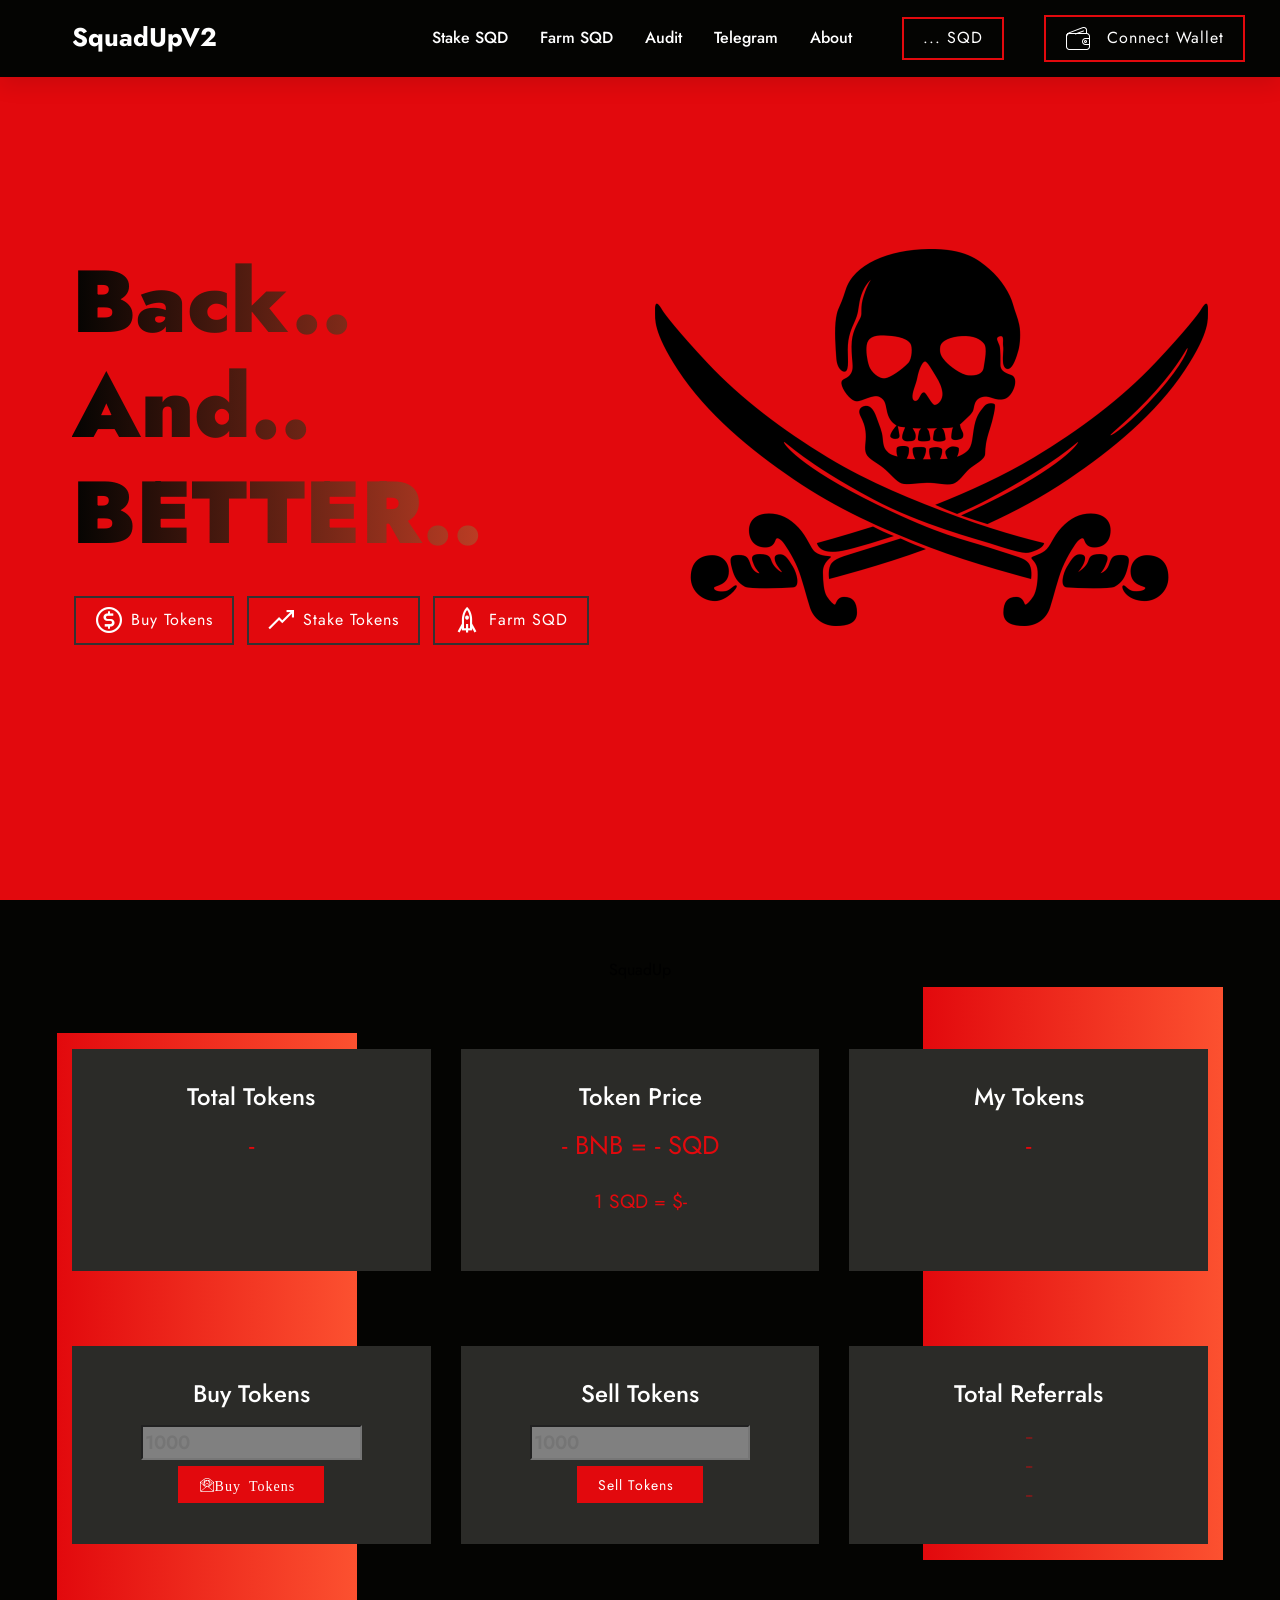
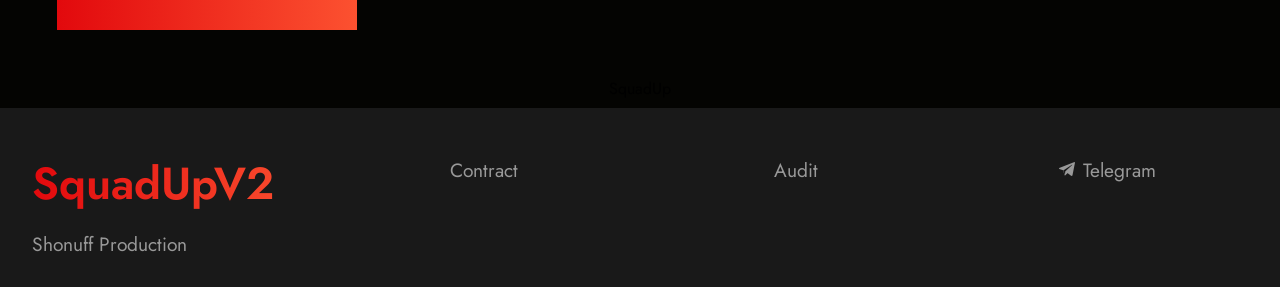
==== commit 55be2661: "update..." ====
--- a/index.html
+++ b/index.html
@@ -27,10 +27,6 @@
     <link rel="stylesheet" href="assets/theme/css/style.css">
     <link rel="preload" as="style" href="assets/mobirise/css/mbr-additional.css">
     <link rel="stylesheet" href="assets/mobirise/css/mbr-additional.css" type="text/css">
-
-    <script src="assets/touchswipe/jquery.min.js"></script>
-    <script src="assets/touchswipe/jquery.touch-swipe.min.js"></script>
-    <script src="assets/web/assets/jquery/jquery-ui.js"></script>
 	
 </head>
 <body>
@@ -282,15 +278,16 @@
     </div>
 </section>
 
-    <script type="text/javascript" src="assets/js/web3modal@1.9.0-index.js"></script>
-    <script type="text/javascript" src="assets/js/evm-chains@0.2.0-index.min.js"></script>
-    <script type="text/javascript" src="assets/js/@walletconnect-index.min.js"></script>
-    <script type="text/javascript" src="assets/js/fortmatic@2.0.6-fortmatic.js"></script>
-    <script src="./js/connector.js"></script>
-    <script src="./js/web3.min.js"></script>
-	<script src="./js/index.js"></script>
-    <script src="./js/core.js"></script>
-	<script src="assets/bootstrap/js/bootstrap.min.js"></script>
+<script src="./js/jquery-3.3.1.min.js"></script>
+<script type="text/javascript" src="assets/js/web3modal@1.9.0-index.js"></script>
+<script type="text/javascript" src="assets/js/evm-chains@0.2.0-index.min.js"></script>
+<script type="text/javascript" src="assets/js/@walletconnect-index.min.js"></script>
+<script type="text/javascript" src="assets/js/fortmatic@2.0.6-fortmatic.js"></script>
+<script src="./js/connector.js"></script>
+<script src="./js/web3.min.js"></script>
+<script src="./js/index.js"></script>
+<script src="./js/core.js"></script>
+<script src="assets/bootstrap/js/bootstrap.min.js"></script>
 
 
 </body>
